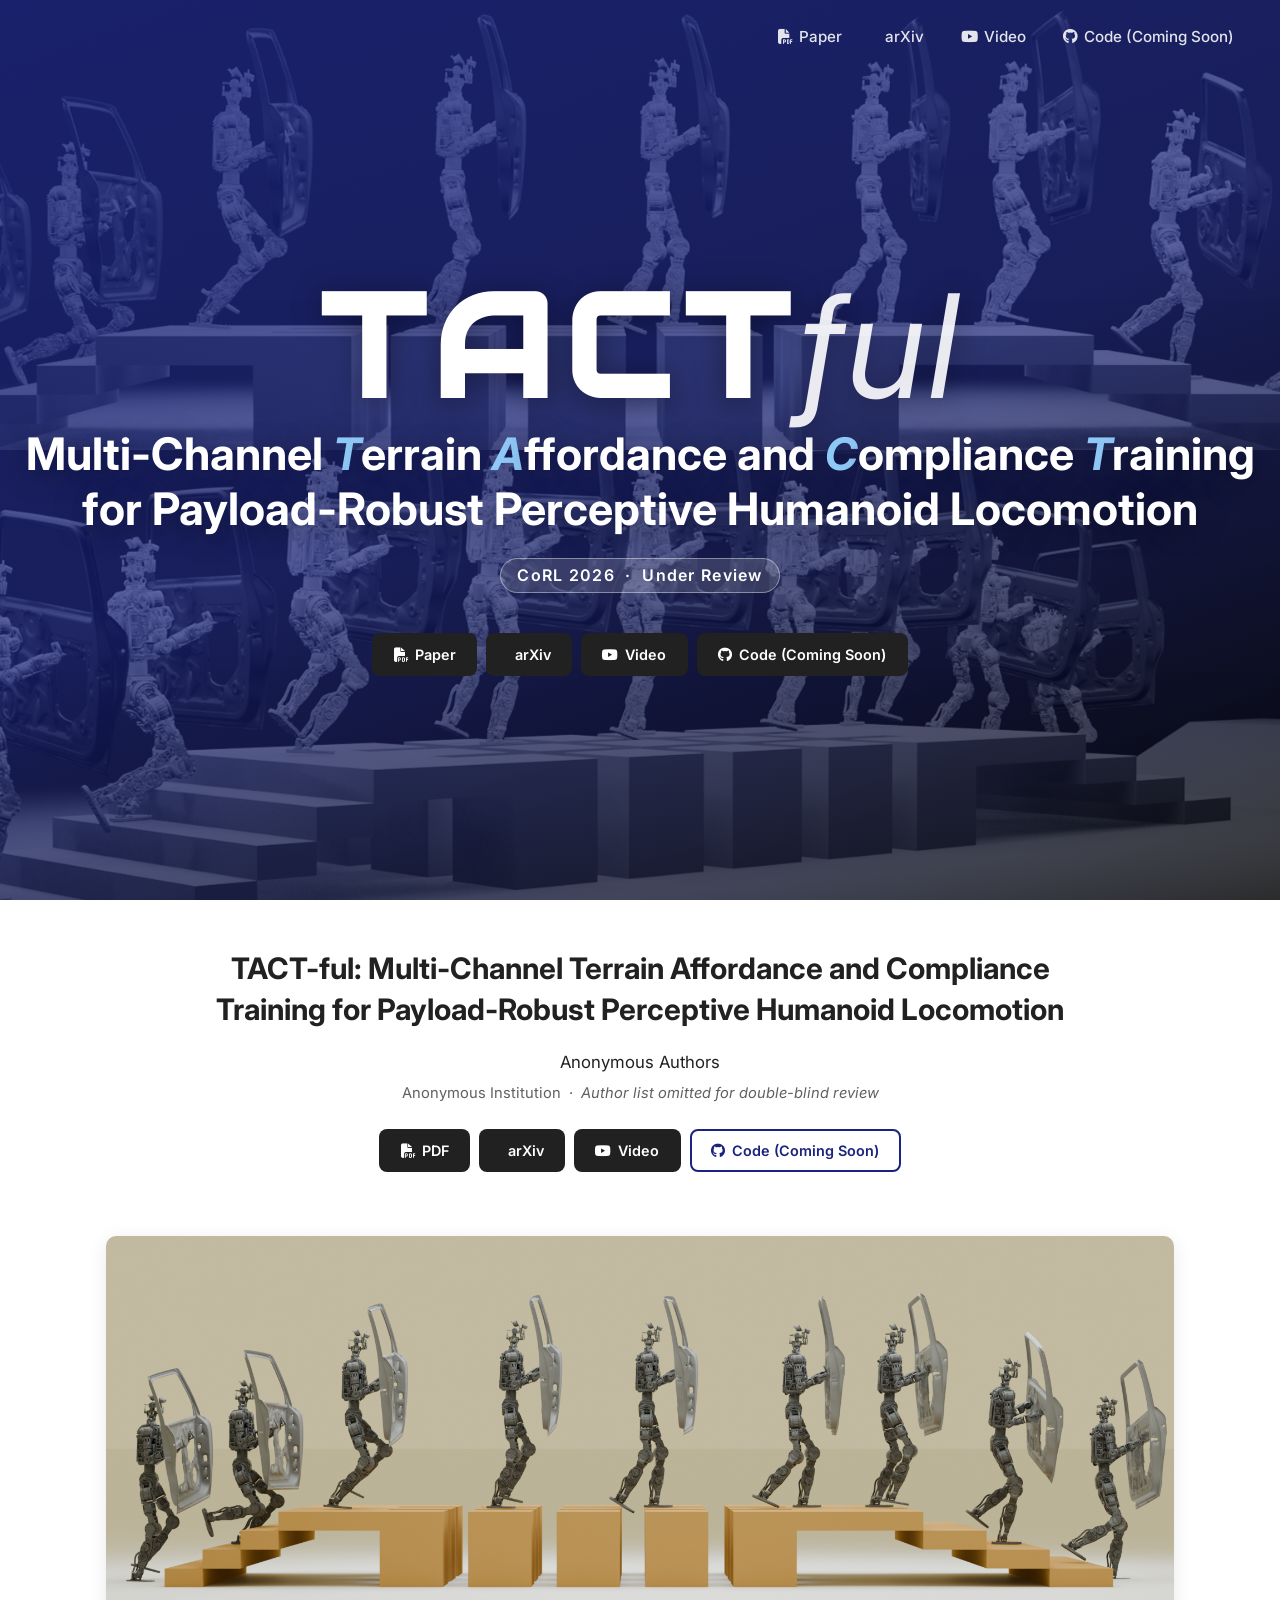
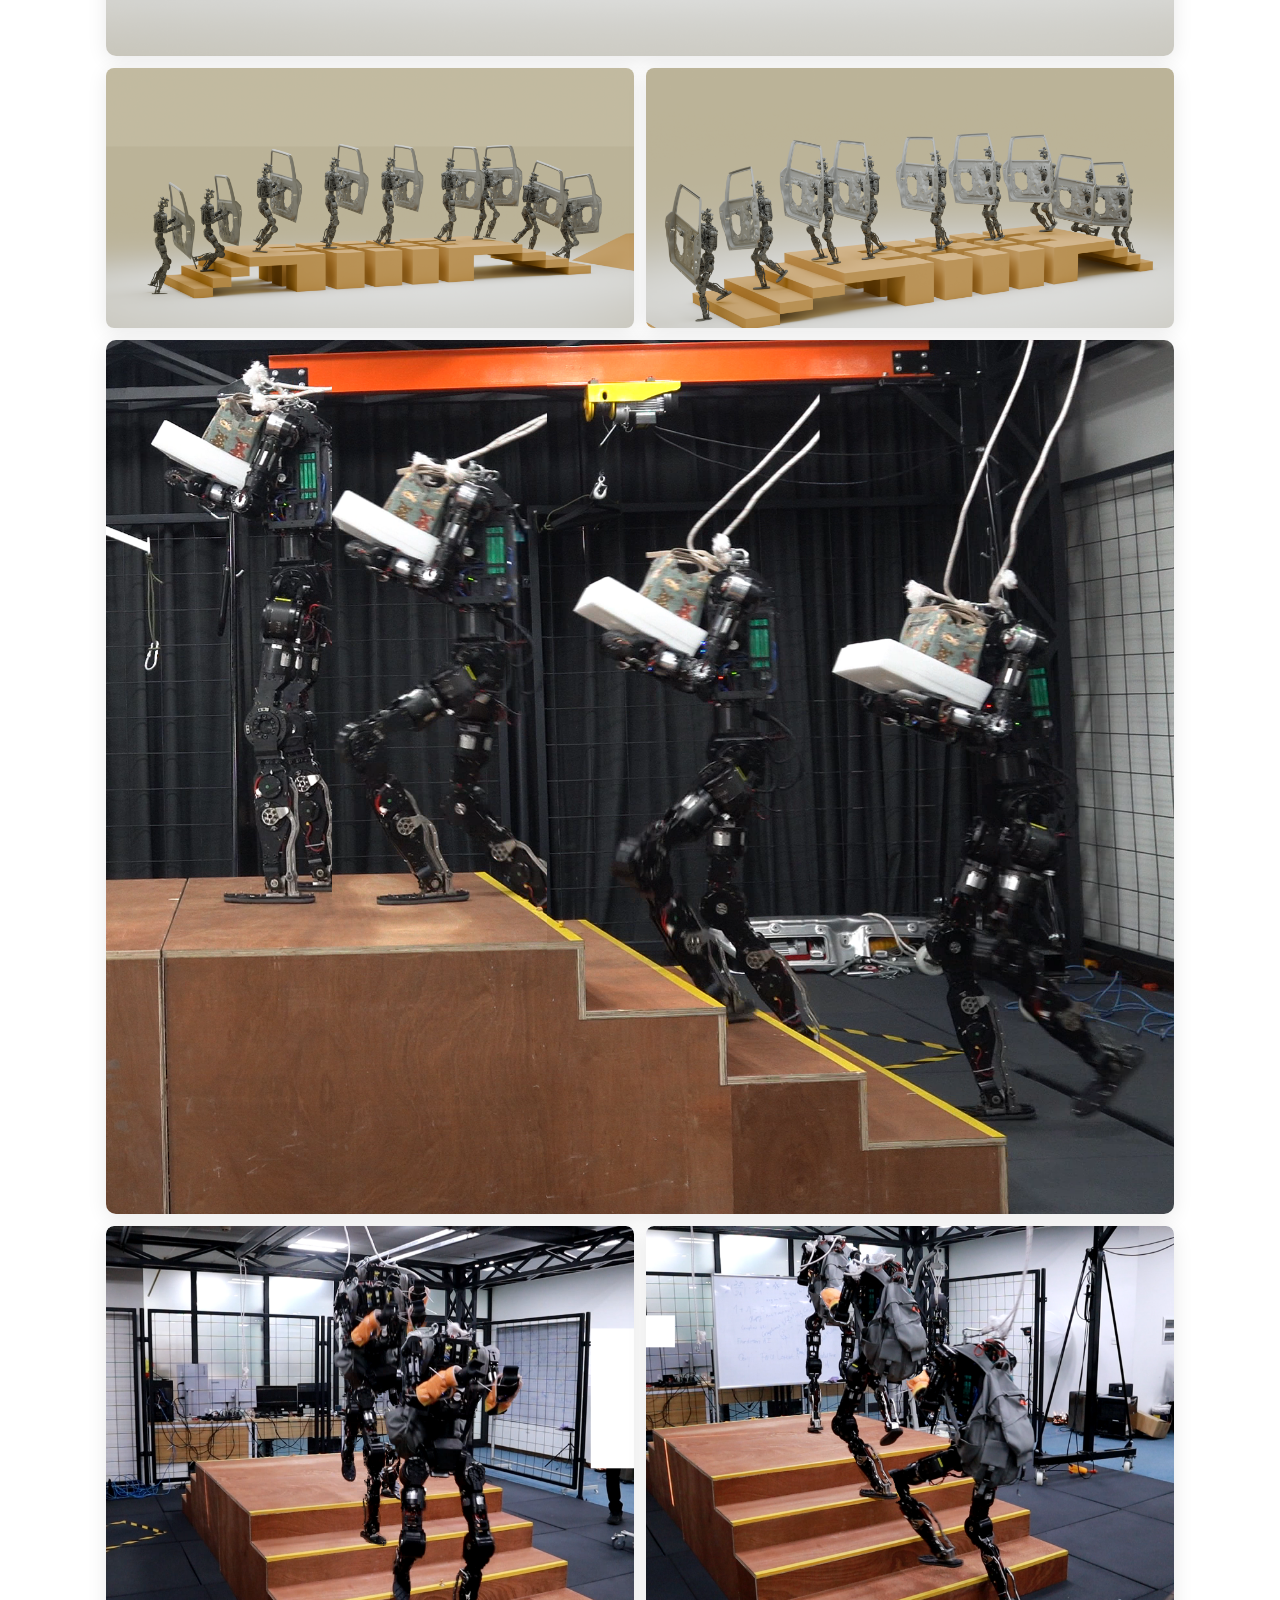
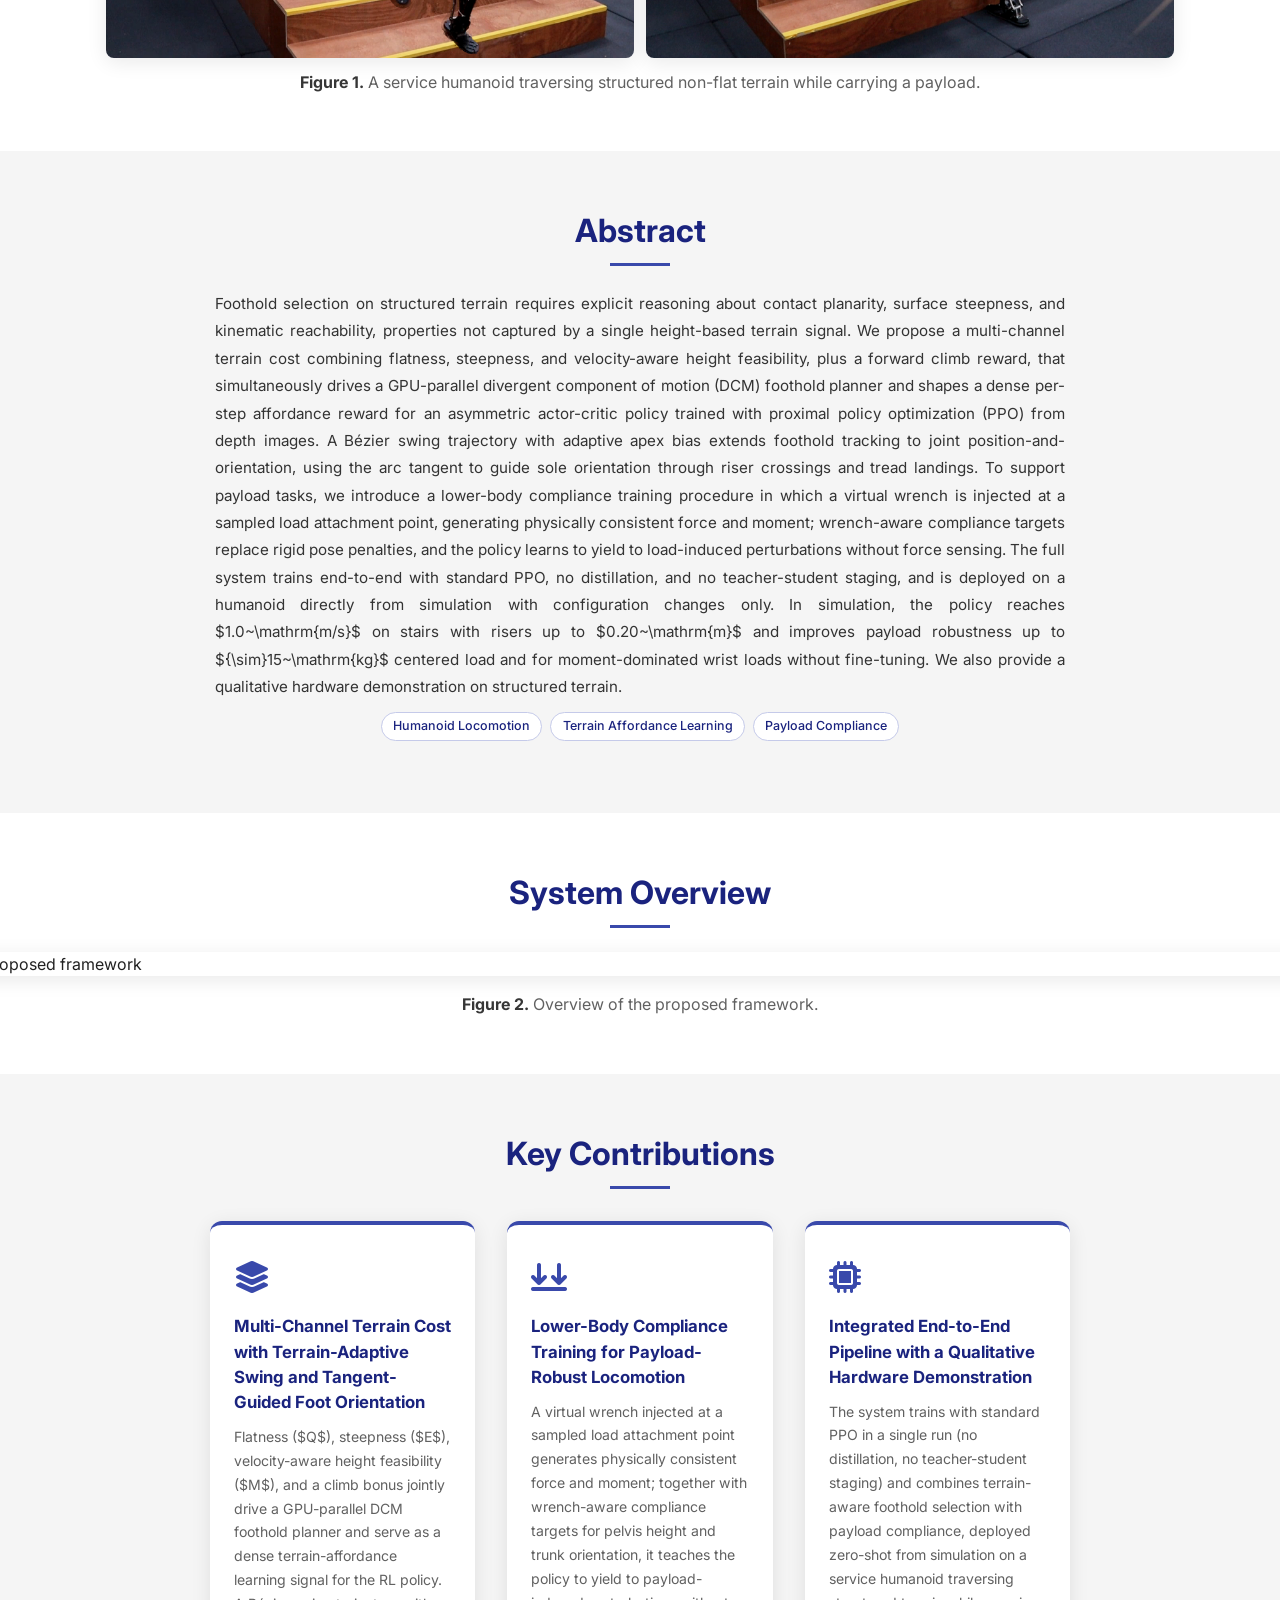
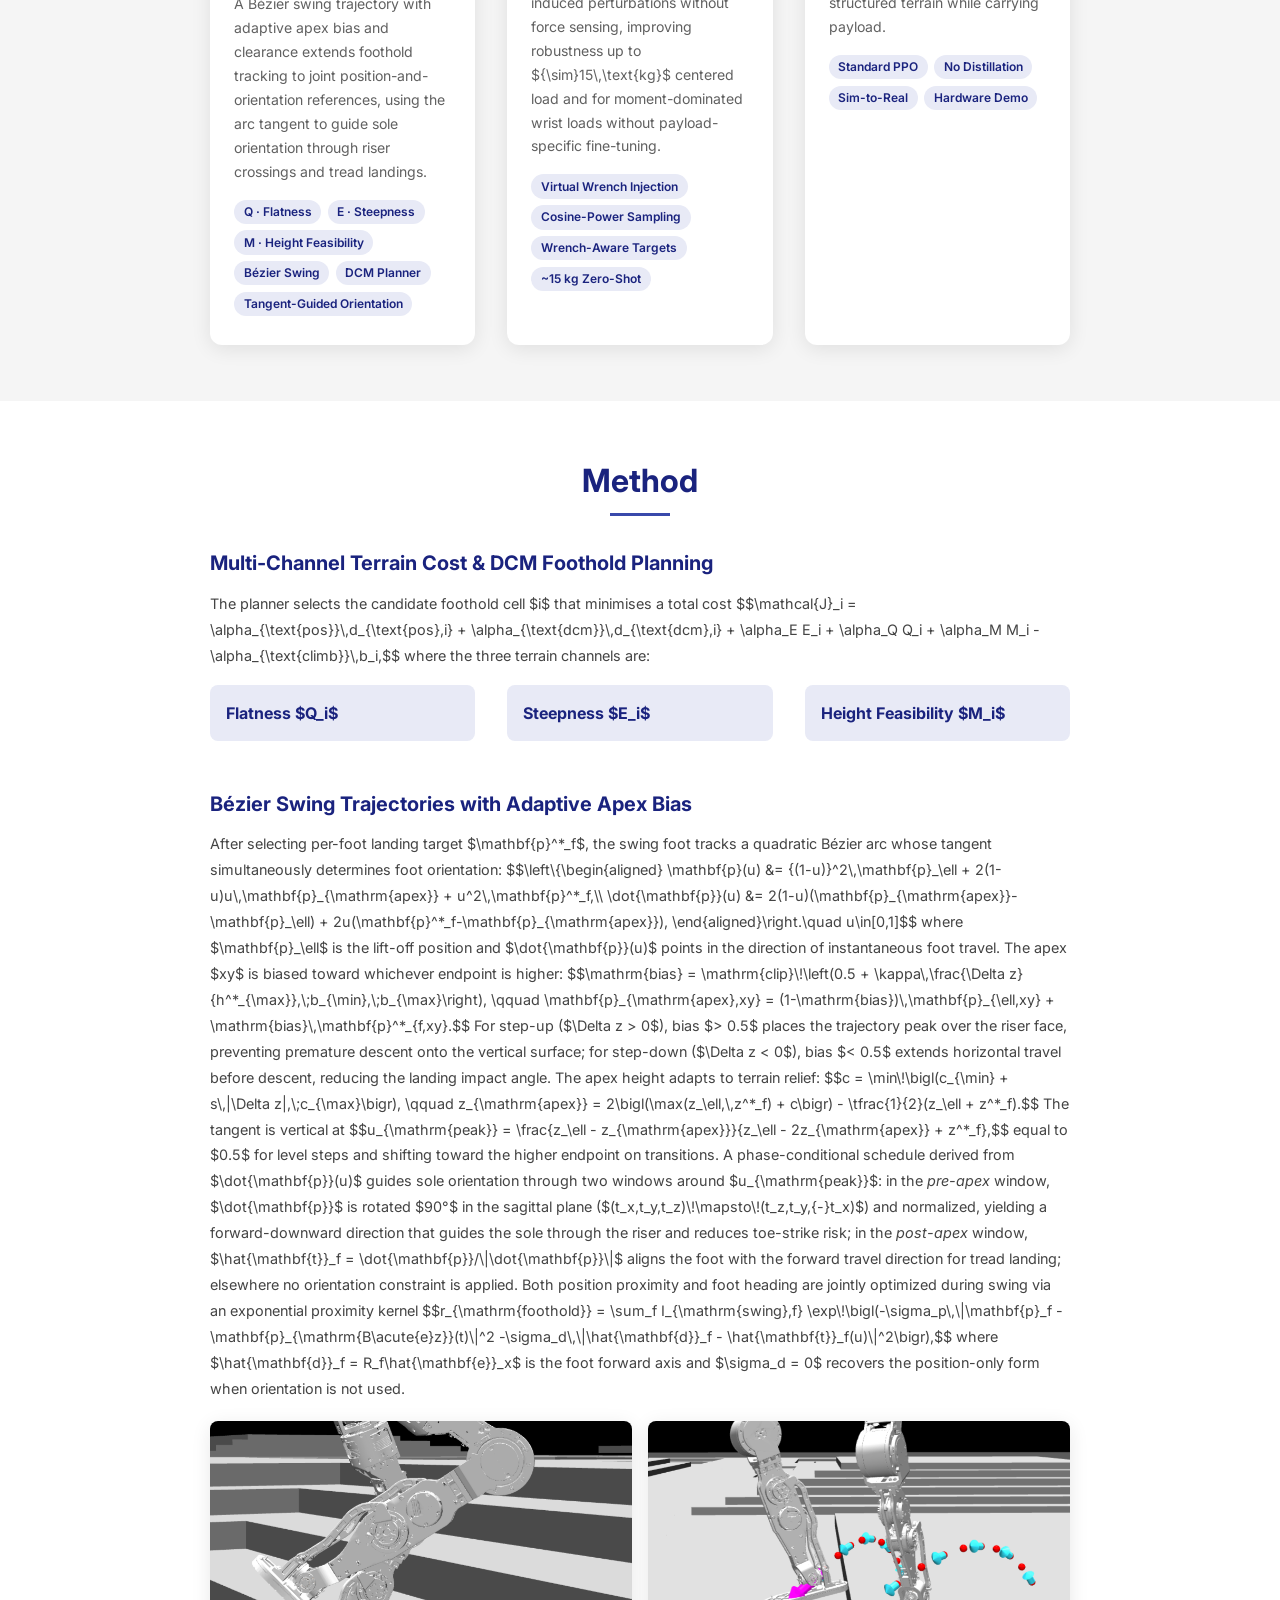
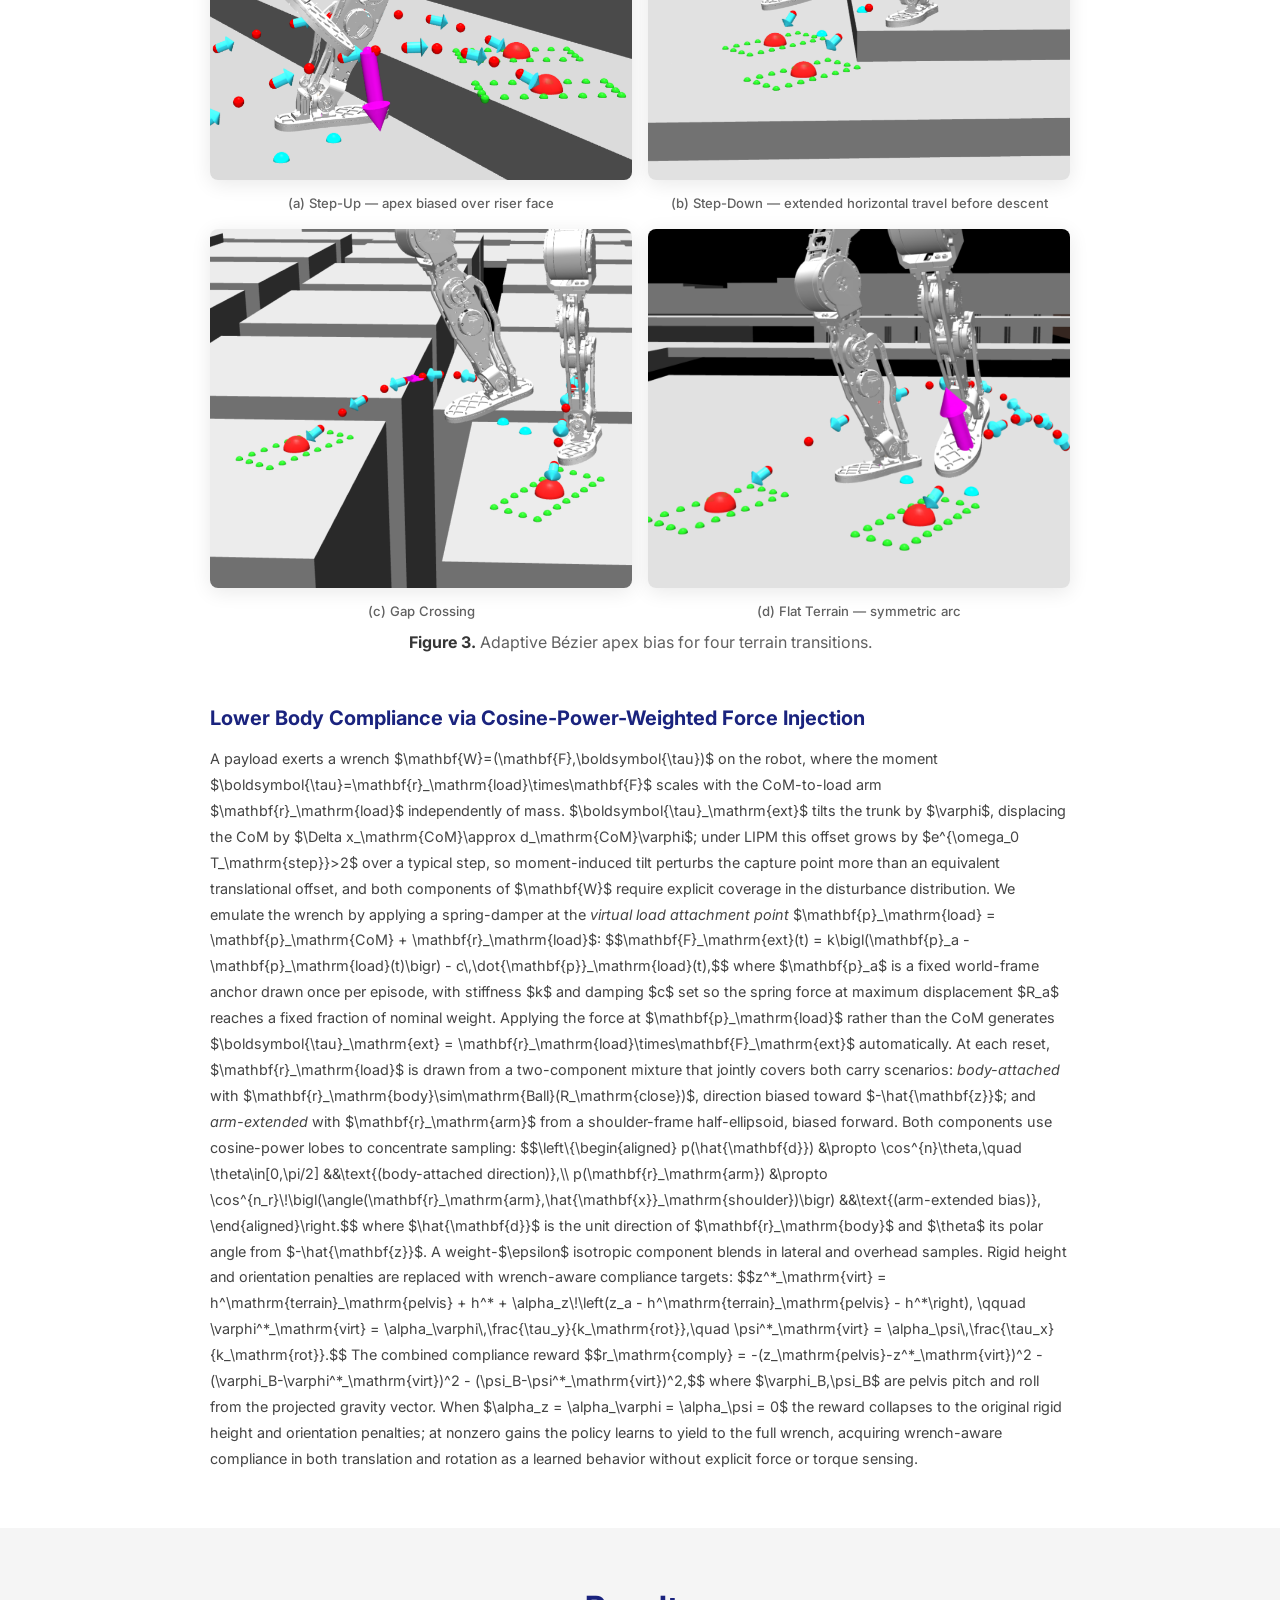
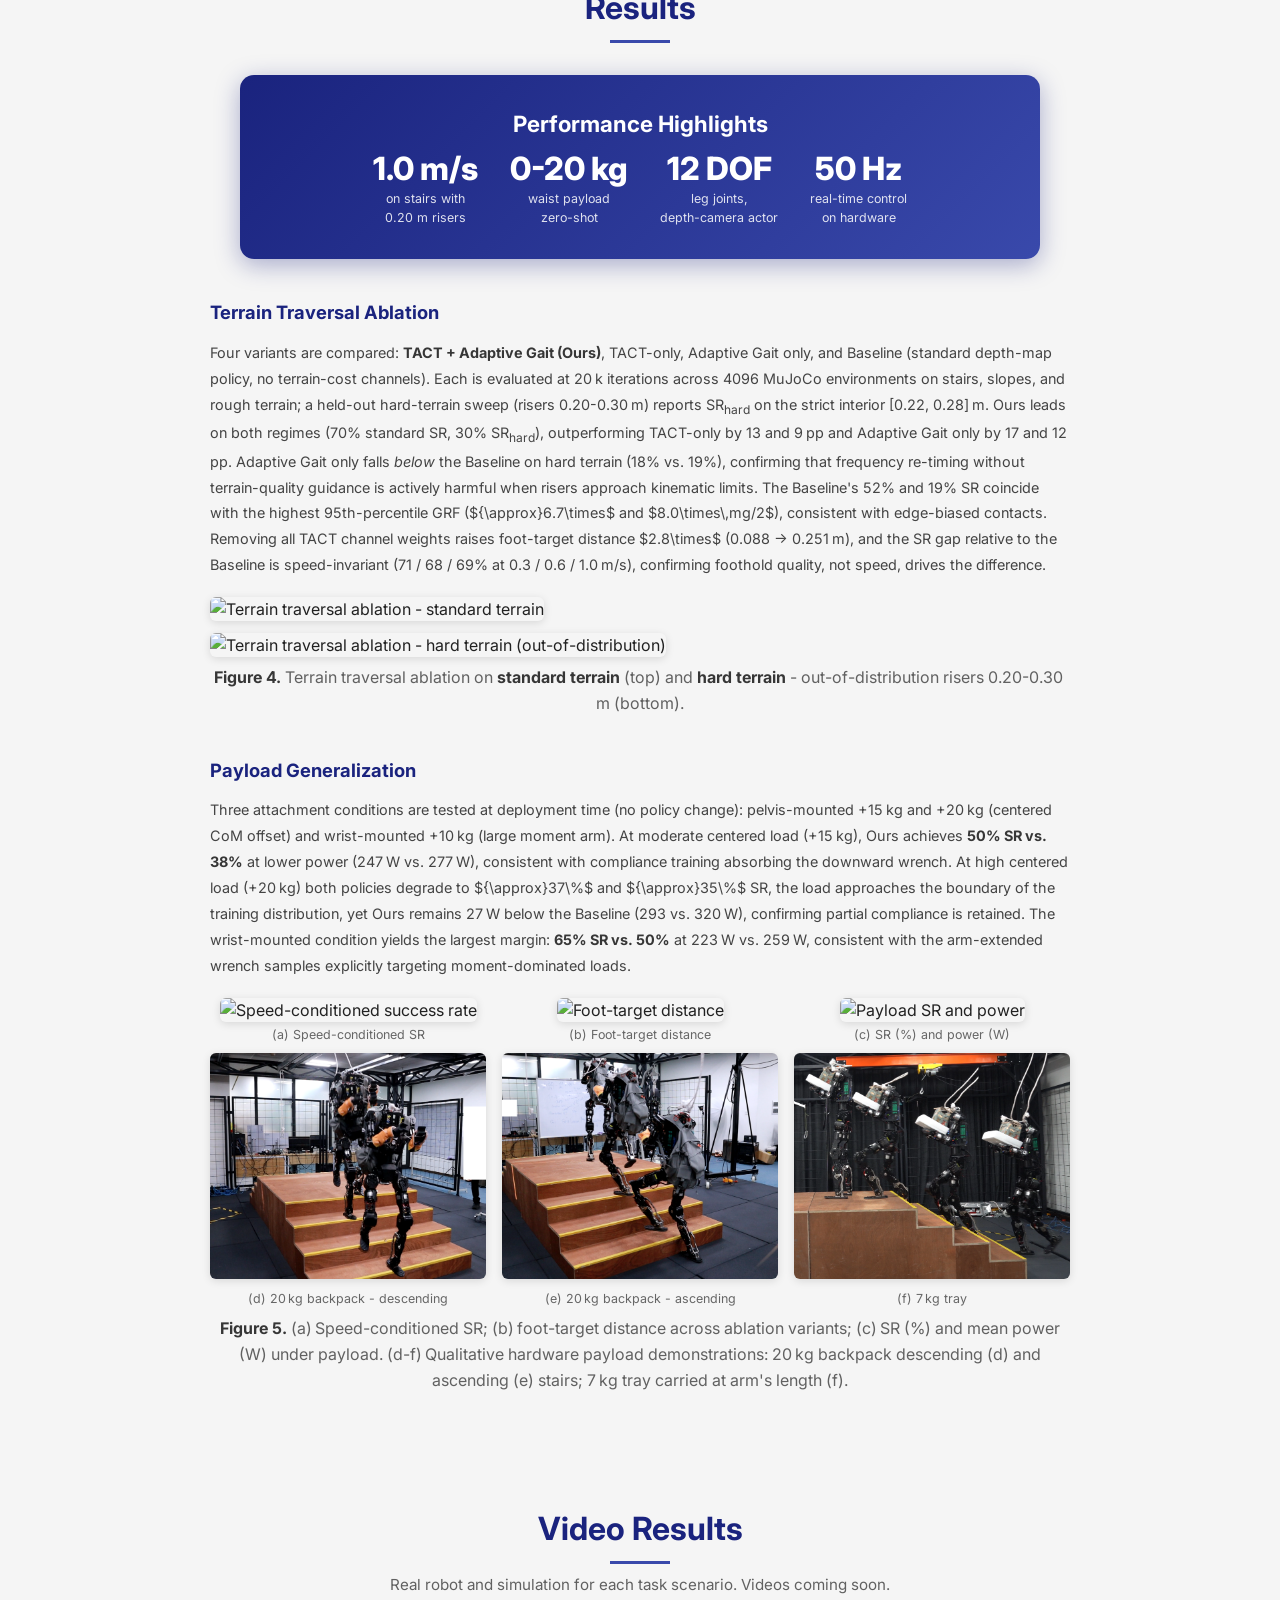
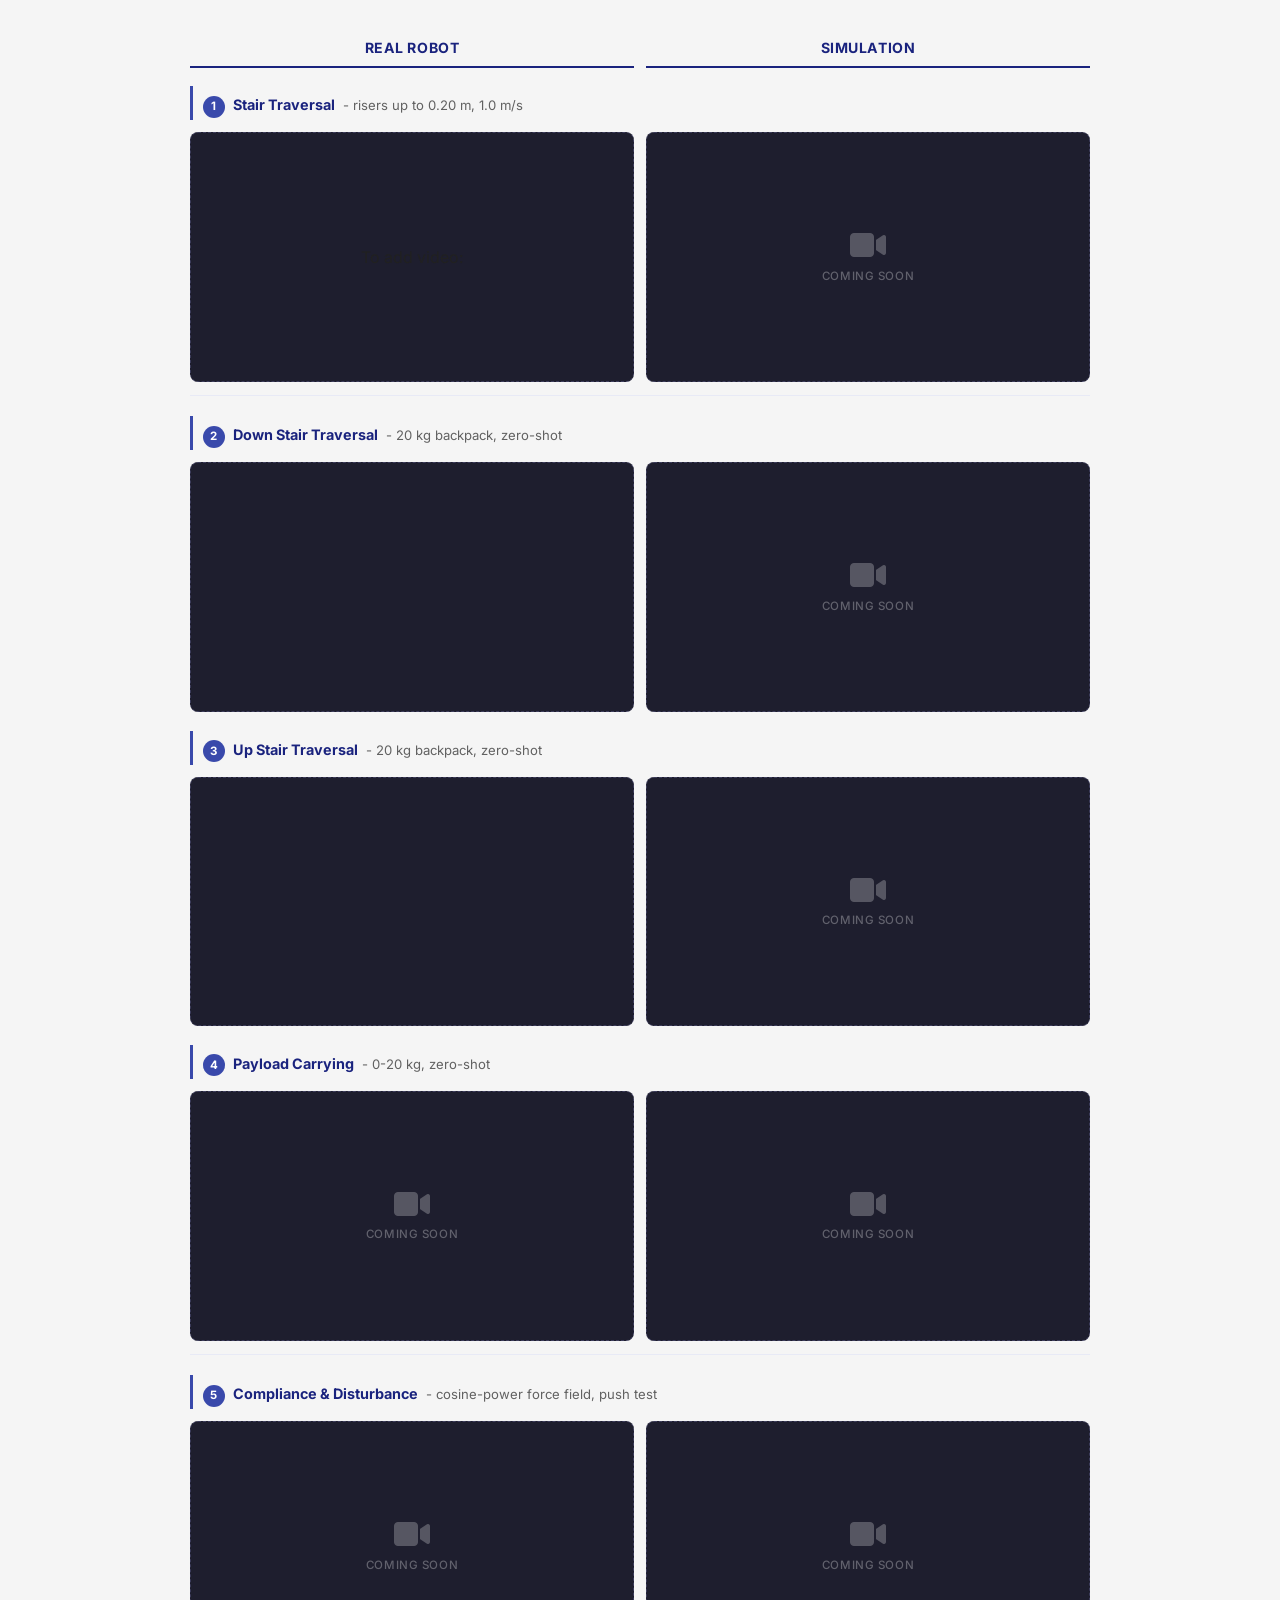
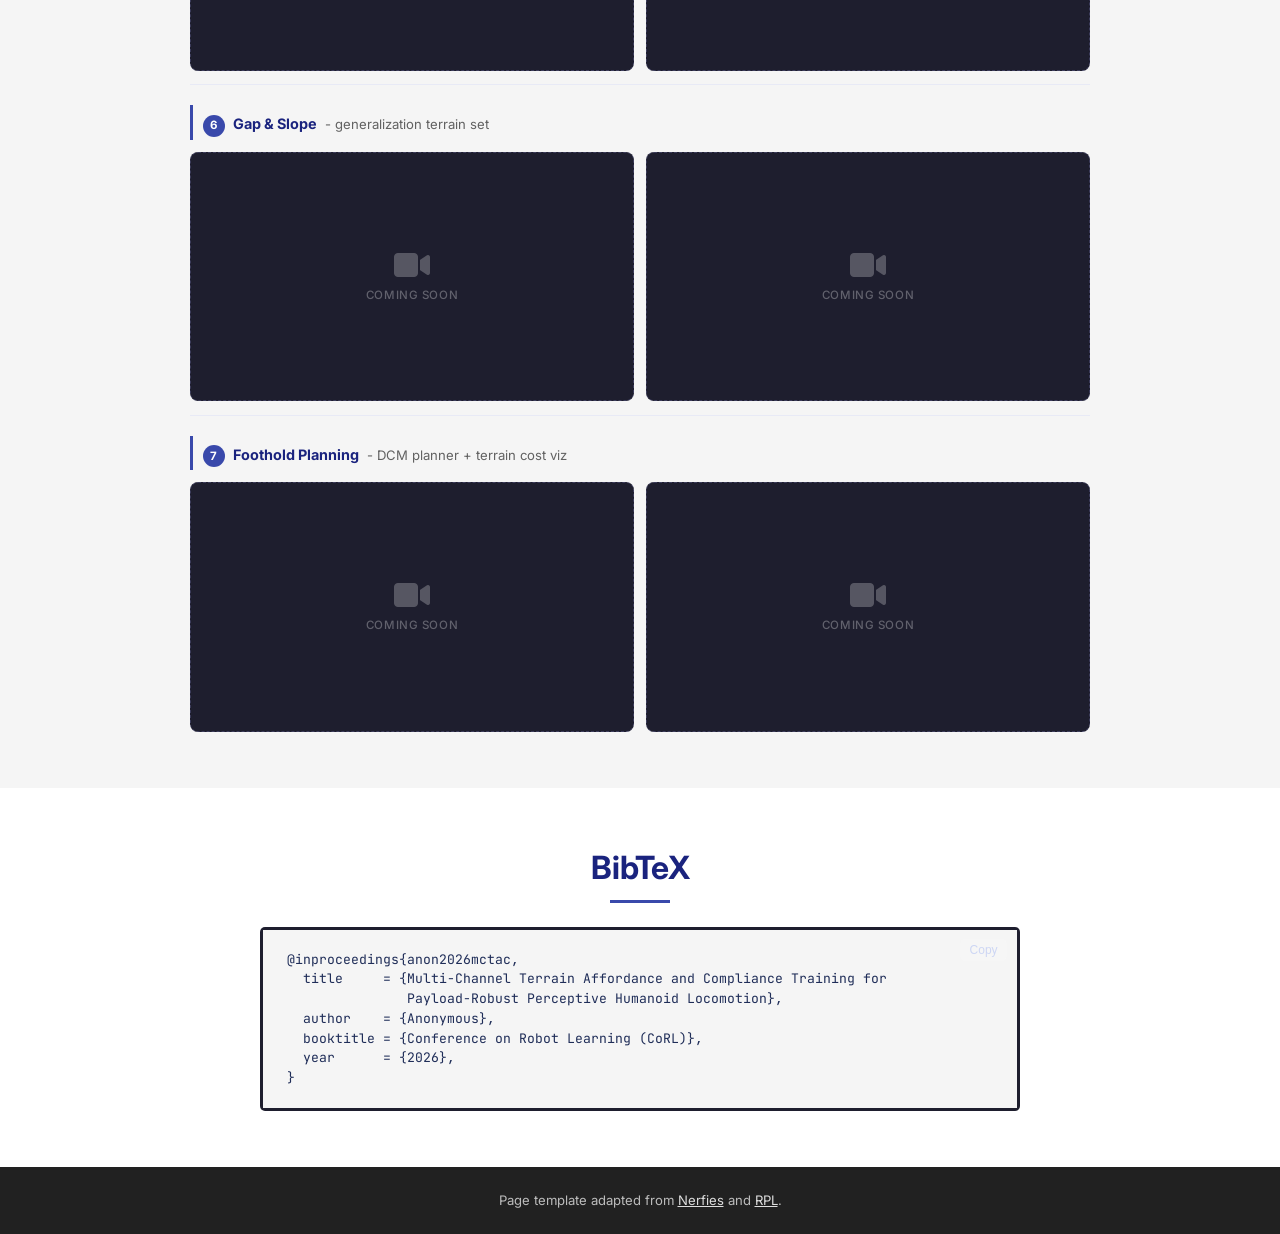
==== index.html @ fe8f774a "Initial commit" ====
<!DOCTYPE html>
<html lang="en">

<head>
  <meta charset="utf-8">
  <meta name="viewport" content="width=device-width, initial-scale=1">
  <meta name="description"
    content="TACT-ful: Multi-Channel Terrain Affordance and Compliance Training for Payload-Robust Perceptive Humanoid Locomotion. CoRL 2026.">
  <meta name="keywords"
    content="humanoid locomotion, terrain affordance, DCM foothold planning, reinforcement learning, payload generalization, perceptive locomotion, depth camera, CoRL 2026">

  <title>TACT-ful: Multi-Channel Terrain Affordance and Compliance Training for Payload-Robust Perceptive Humanoid Locomotion
  </title>

  <!-- Open Graph -->
  <meta property="og:title"
    content="TACT-ful: Multi-Channel Terrain Affordance and Compliance Training for Payload-Robust Perceptive Humanoid Locomotion">
  <meta property="og:description"
    content="TACT-ful: Multi-channel terrain cost for DCM foothold planning and RL reward shaping, with lower-body compliance training for zero-shot payload generalization on service humanoids.">
  <meta property="og:image" content="./static/images/teaser_vinfast_14.png">
  <meta property="og:type" content="website">

  <link rel="icon" href="./static/images/icon.png">

  <!-- Fonts -->
  <link rel="preconnect" href="https://fonts.googleapis.com">
  <link rel="preconnect" href="https://fonts.gstatic.com" crossorigin>
  <link
    href="https://fonts.googleapis.com/css2?family=Inter:wght@300;400;500;600;700;800&family=Space+Grotesk:wght@400;500;600;700&family=Noto+Sans:ital,wght@0,400;0,600;1,400&family=JetBrains+Mono:wght@400;600&family=Orbitron:wght@700;900&family=Rajdhani:wght@600;700&family=Exo+2:wght@700;800&family=Audiowide&family=Oxanium:wght@700;800&family=DM+Sans:wght@700;800&family=Outfit:wght@700;800&family=Plus+Jakarta+Sans:wght@700;800&family=Syne:wght@700;800&family=Bebas+Neue&family=Oswald:wght@600;700&family=Barlow+Condensed:wght@600;700&family=Montserrat:wght@700;800&display=swap"
    rel="stylesheet">

  <!-- Academicons -->
  <link rel="stylesheet" href="https://cdn.jsdelivr.net/gh/jpswalsh/academicons@1/css/academicons.min.css">

  <!-- FontAwesome 6 -->
  <link rel="stylesheet" href="https://cdnjs.cloudflare.com/ajax/libs/font-awesome/6.5.0/css/all.min.css">

  <!-- Bulma -->
  <link rel="stylesheet" href="./static/css/bulma.min.css">

  <!-- MathJax for inline math rendering -->
  <script>
    window.MathJax = {
      tex: {
        inlineMath: [['$', '$'], ['\\(', '\\)']],
        displayMath: [['$$', '$$'], ['\\[', '\\]']]
      },
      options: { skipHtmlTags: ['script', 'noscript', 'style', 'textarea', 'pre'] }
    };
  </script>
  <script src="https://cdn.jsdelivr.net/npm/mathjax@3/es5/tex-chtml.js" async></script>

  <!-- Custom styles -->
  <link rel="stylesheet" href="./static/css/index.css">
</head>

<body>

  <!-- ═══════════════════════════════════════════════
     HERO
══════════════════════════════════════════════════ -->
  <section class="hero-paper" id="top">

    <!-- Desktop navbar -->
    <nav class="hero-navbar">
      <a href="./static/paper.pdf" target="_blank">
        <i class="fas fa-file-pdf"></i> Paper
      </a>
      <a href="#" title="arXiv - coming soon">
        <i class="ai ai-arxiv"></i> arXiv
      </a>
      <a href="#" title="Video - coming soon">
        <i class="fab fa-youtube"></i> Video
      </a>
      <a href="#" target="_blank">
        <i class="fab fa-github"></i> Code (Coming Soon)
      </a>
    </nav>

    <!-- Centered hero text -->
    <div class="hero-body-content">
      <div class="pita-acronym">TACT<span class="acronym-suffix">ful</span></div>
      <div class="paper-title-hero">
        Multi-Channel <span class="acr-letter">T</span>errain <span class="acr-letter">A</span>ffordance and <span
          class="acr-letter">C</span>ompliance <span class="acr-letter">T</span>raining<br>
        for Payload-Robust Perceptive Humanoid Locomotion
      </div>
      <div class="venue-badge">CoRL 2026 &nbsp;·&nbsp; Under Review</div>

      <!-- Mobile link buttons -->
      <div class="link-buttons" style="margin-top:0.5rem;">
        <a class="link-btn btn-dark" href="./static/paper.pdf" target="_blank">
          <i class="fas fa-file-pdf"></i> Paper
        </a>
        <a class="link-btn btn-dark" href="#">
          <i class="ai ai-arxiv"></i> arXiv
        </a>
        <a class="link-btn btn-dark" href="#">
          <i class="fab fa-youtube"></i> Video
        </a>
        <a class="link-btn btn-dark" href="#" target="_blank">
          <i class="fab fa-github"></i> Code (Coming Soon)
        </a>
      </div>
    </div>

  </section>

  <!-- ═══════════════════════════════════════════════
     AUTHORS
══════════════════════════════════════════════════ -->
  <section class="authors-section" id="authors">
    <div class="narrow">
      <p class="paper-title-main">
        TACT-ful: Multi-Channel Terrain Affordance and Compliance Training for Payload-Robust Perceptive Humanoid Locomotion
      </p>
      <p class="authors-block">
        Anonymous Authors
      </p>
      <p class="affil-block">Anonymous Institution &nbsp;·&nbsp; <em>Author list omitted for double-blind review</em>
      </p>

      <div class="link-buttons">
        <a class="link-btn btn-dark" href="./static/paper.pdf" target="_blank">
          <i class="fas fa-file-pdf"></i> PDF
        </a>
        <a class="link-btn btn-dark" href="#">
          <i class="ai ai-arxiv"></i> arXiv
        </a>
        <a class="link-btn btn-dark" href="#">
          <i class="fab fa-youtube"></i> Video
        </a>
        <a class="link-btn btn-outline" href="#" target="_blank">
          <i class="fab fa-github"></i> Code (Coming Soon)
        </a>
      </div>
    </div>
  </section>

  <!-- ═══════════════════════════════════════════════
     TEASER GALLERY
══════════════════════════════════════════════════ -->
  <section class="section-pad" id="teaser" style="padding-top:1.5rem;">
    <div style="max-width:1100px;margin:0 auto;padding:0 1rem;">

      <!-- Row 1: full-width banner -->
      <img class="teaser-banner" src="./static/images/teaser_vinfast1.png" alt="Service humanoid traversing stairs with payload">

      <!-- Row 2: two equal real-robot thumbnails -->
      <div class="teaser-strip">
        <figure>
          <img src="./static/images/teaser_vinfast2.png" alt="Real robot stair traversal - front view">
          <!--<figcaption>Real robot · stair traversal</figcaption>-->
        </figure>
        <figure>
          <img src="./static/images/teaser_vinfast3.png" alt="Real robot stair traversal - side view">
          <!--<figcaption>Real robot · with payload</figcaption>-->
        </figure>
      </div>

      <!-- Row 3: teaser_2 centered standalone -->
      <div class="teaser-solo">
        <img src="./static/images/teaser_2.png" alt="Terrain affordance map and foothold selection">
      </div>

      <!-- Row 4: two equal real-robot down and up stair traversal thumbnails -->
      <div class="teaser-experiment">
        <figure>
          <img src="./static/images/F6.Experiment_down.png" alt="Real robot descending stairs">
          <!--<figcaption>↓ Descending stairs</figcaption>-->
        </figure>
        <figure>
          <img src="./static/images/F6.Experiment_up.png" alt="Real robot ascending stairs">
          <!--<figcaption>↑ Ascending stairs</figcaption>-->
        </figure>
      </div>

      <p class="fig-caption mt-2">
        <strong>Figure 1.</strong> A service humanoid traversing structured non-flat terrain while carrying a payload.
      </p>
    </div>
  </section>

  <!-- ═══════════════════════════════════════════════
     ABSTRACT
══════════════════════════════════════════════════ -->
  <section class="section-pad section-gray" id="abstract">
    <div class="narrow">
      <h2 class="section-title">Abstract</h2>
      <hr style="border:none;border-top:3px solid #3949ab;width:60px;margin:0.5rem auto 1.5rem;">
      <p class="abstract-text">
        Foothold selection on structured terrain requires explicit reasoning about contact planarity, surface steepness, and kinematic reachability, properties not captured by a single height-based terrain signal.
        We propose a multi-channel terrain cost combining flatness, steepness, and velocity-aware height feasibility, plus a forward climb reward, that simultaneously drives a GPU-parallel divergent component of motion (DCM) foothold planner and shapes a dense per-step affordance reward for an asymmetric actor-critic policy trained with proximal policy optimization (PPO) from depth images.
        A Bézier swing trajectory with adaptive apex bias extends foothold tracking to joint position-and-orientation, using the arc tangent to guide sole orientation through riser crossings and tread landings.
        To support payload tasks, we introduce a lower-body compliance training procedure in which a virtual wrench is injected at a sampled load attachment point, generating physically consistent force and moment;
        wrench-aware compliance targets replace rigid pose penalties, and the policy learns to yield to load-induced perturbations without force sensing.
        The full system trains end-to-end with standard PPO, no distillation, and no teacher-student staging, and is deployed on a humanoid directly from simulation with configuration changes only.
        In simulation, the policy reaches $1.0~\mathrm{m/s}$ on stairs with risers up to $0.20~\mathrm{m}$ and improves payload robustness up to ${\sim}15~\mathrm{kg}$ centered load and for moment-dominated wrist loads without fine-tuning.
        We also provide a qualitative hardware demonstration on structured terrain.
      </p>

      <div class="keywords-block mt-3">
        <span class="kw-tag">Humanoid Locomotion</span>
        <span class="kw-tag">Terrain Affordance Learning</span>
        <span class="kw-tag">Payload Compliance</span>
      </div>
    </div>
  </section>

  <!-- ═══════════════════════════════════════════════
     SYSTEM OVERVIEW
══════════════════════════════════════════════════ -->
  <section class="section-pad" id="overview">
    <div style="max-width:1060px;margin:0 auto;">
      <h2 class="section-title">System Overview</h2>
      <hr style="border:none;border-top:3px solid #3949ab;width:60px;margin:0.5rem auto 1.5rem;">
      <img class="system-fig" src="./static/images/System Overview - Perceptive.svg"
        alt="Overview of the proposed framework">
      <p class="fig-caption">
        <strong>Figure 2.</strong> Overview of the proposed framework.
      </p>
    </div>
  </section>

  <!-- ═══════════════════════════════════════════════
     KEY CONTRIBUTIONS
══════════════════════════════════════════════════ -->
  <section class="section-pad section-gray" id="contributions">
    <div class="narrow">
      <h2 class="section-title">Key Contributions</h2>
      <hr style="border:none;border-top:3px solid #3949ab;width:60px;margin:0.5rem auto 2rem;">

      <div class="columns is-multiline is-variable is-4">

        <!-- Contribution 1 -->
        <div class="column is-one-third-desktop is-half-tablet">
          <div class="contrib-card">
            <div class="contrib-icon"><i class="fas fa-layer-group"></i></div>
            <div class="contrib-title">Multi-Channel Terrain Cost with Terrain-Adaptive Swing and Tangent-Guided Foot Orientation</div>
            <p class="contrib-text">
              Flatness ($Q$), steepness ($E$), velocity-aware height feasibility ($M$), and a climb bonus
              jointly drive a GPU-parallel DCM foothold planner and serve as a dense terrain-affordance
              learning signal for the RL policy. A Bézier swing trajectory with adaptive apex bias and
              clearance extends foothold tracking to joint position-and-orientation references, using the
              arc tangent to guide sole orientation through riser crossings and tread landings.
            </p>
            <div class="contrib-tags">
              <span class="tag-pill">Q · Flatness</span>
              <span class="tag-pill">E · Steepness</span>
              <span class="tag-pill">M · Height Feasibility</span>
              <span class="tag-pill">Bézier Swing</span>
              <span class="tag-pill">DCM Planner</span>
              <span class="tag-pill">Tangent-Guided Orientation</span>
            </div>
          </div>
        </div>

        <!-- Contribution 2 -->
        <div class="column is-one-third-desktop is-half-tablet">
          <div class="contrib-card">
            <div class="contrib-icon"><i class="fas fa-arrows-down-to-line"></i></div>
            <div class="contrib-title">Lower-Body Compliance Training for Payload-Robust Locomotion</div>
            <p class="contrib-text">
              A virtual wrench injected at a sampled load attachment point generates physically consistent
              force and moment; together with wrench-aware compliance targets for pelvis height and trunk
              orientation, it teaches the policy to yield to payload-induced perturbations without force
              sensing, improving robustness up to ${\sim}15\,\text{kg}$ centered load and for
              moment-dominated wrist loads without payload-specific fine-tuning.
            </p>
            <div class="contrib-tags">
              <span class="tag-pill">Virtual Wrench Injection</span>
              <span class="tag-pill">Cosine-Power Sampling</span>
              <span class="tag-pill">Wrench-Aware Targets</span>
              <span class="tag-pill">~15 kg Zero-Shot</span>
            </div>
          </div>
        </div>

        <!-- Contribution 3 -->
        <div class="column is-one-third-desktop is-half-tablet">
          <div class="contrib-card">
            <div class="contrib-icon"><i class="fas fa-microchip"></i></div>
            <div class="contrib-title">Integrated End-to-End Pipeline with a Qualitative Hardware Demonstration</div>
            <p class="contrib-text">
              The system trains with standard PPO in a single run (no distillation, no teacher-student
              staging) and combines terrain-aware foothold selection with payload compliance, deployed
              zero-shot from simulation on a service humanoid traversing structured terrain while carrying
              payload.
            </p>
            <div class="contrib-tags">
              <span class="tag-pill">Standard PPO</span>
              <span class="tag-pill">No Distillation</span>
              <span class="tag-pill">Sim-to-Real</span>
              <span class="tag-pill">Hardware Demo</span>
            </div>
          </div>
        </div>

      </div>
    </div>
  </section>

  <!-- ═══════════════════════════════════════════════
     METHOD DETAIL - MULTI-CHANNEL TERRAIN COST
══════════════════════════════════════════════════ -->
  <section class="section-pad" id="method">
    <div class="narrow">
      <h2 class="section-title">Method</h2>
      <hr style="border:none;border-top:3px solid #3949ab;width:60px;margin:0.5rem auto 2rem;">

      <!-- DCM / Terrain Cost -->
      <div style="margin-bottom:3rem;">
        <h3 style="font-size:1.25rem;font-weight:700;color:#1a237e;margin-bottom:0.8rem;">
          Multi-Channel Terrain Cost &amp; DCM Foothold Planning
        </h3>
        <p style="font-size:0.9rem;line-height:1.8;color:#444;margin-bottom:1rem;">
          The planner selects the candidate foothold cell $i$ that minimises a total cost
          $$\mathcal{J}_i = \alpha_{\text{pos}}\,d_{\text{pos},i}
          + \alpha_{\text{dcm}}\,d_{\text{dcm},i}
          + \alpha_E E_i + \alpha_Q Q_i + \alpha_M M_i
          - \alpha_{\text{climb}}\,b_i,$$
          where the three terrain channels are:
        </p>
        <div class="columns is-variable is-4">
          <div class="column">
            <div style="background:#e8eaf6;border-radius:8px;padding:1rem;">
              <strong style="color:#1a237e;">Flatness $Q_i$</strong><br>
              <!--<span style="font-size:0.85rem;color:#555;">
                Elevation range (max − min) over a footprint-sized kernel. A sole straddling a height
                discontinuity tilts, reducing friction cone admissibility. Range correctly flags a foot
                split across two tread levels even when each half is individually flat.
              </span>-->
            </div>
          </div>
          <div class="column">
            <div style="background:#e8eaf6;border-radius:8px;padding:1rem;">
              <strong style="color:#1a237e;">Steepness $E_i$</strong><br>
              <!--<span style="font-size:0.85rem;color:#555;">
                Max-pooled Sobel gradient magnitude over the footprint. Max pooling deliberately propagates
                the worst gradient: a foot partially overlapping a riser registers the full riser steepness
                even if the other half is flat.
              </span>-->
            </div>
          </div>
          <div class="column">
            <div style="background:#e8eaf6;border-radius:8px;padding:1rem;">
              <strong style="color:#1a237e;">Height Feasibility $M_i$</strong><br>
              <!--<span style="font-size:0.85rem;color:#555;">
                Quadratic penalty above a velocity-aware effective step-height limit
                $h^*_\text{eff}(v_x)$. At low speed the robot lacks leg momentum for tall step-ups;
                at rated speed the dynamic drive can clear the full height.
              </span>-->
            </div>
          </div>
        </div>
      </div>

      <!-- Bézier Trajectories -->
      <div>
        <h3 style="font-size:1.25rem;font-weight:700;color:#1a237e;margin-bottom:0.8rem;">
          Bézier Swing Trajectories with Adaptive Apex Bias
        </h3>
        <p style="font-size:0.9rem;line-height:1.8;color:#444;margin-bottom:1.2rem;">
          After selecting per-foot landing target $\mathbf{p}^*_f$, the swing foot tracks
          a quadratic Bézier arc whose tangent simultaneously determines foot orientation:
          $$\left\{\begin{aligned}
            \mathbf{p}(u) &= {(1-u)}^2\,\mathbf{p}_\ell + 2(1-u)u\,\mathbf{p}_{\mathrm{apex}} + u^2\,\mathbf{p}^*_f,\\
            \dot{\mathbf{p}}(u) &= 2(1-u)(\mathbf{p}_{\mathrm{apex}}-\mathbf{p}_\ell) + 2u(\mathbf{p}^*_f-\mathbf{p}_{\mathrm{apex}}),
          \end{aligned}\right.\quad u\in[0,1]$$
          where $\mathbf{p}_\ell$ is the lift-off position and $\dot{\mathbf{p}}(u)$ points in the
          direction of instantaneous foot travel. The apex $xy$ is biased toward whichever endpoint
          is higher:
          $$\mathrm{bias} = \mathrm{clip}\!\left(0.5 + \kappa\,\frac{\Delta z}{h^*_{\max}},\;b_{\min},\;b_{\max}\right),
          \qquad \mathbf{p}_{\mathrm{apex},xy} = (1-\mathrm{bias})\,\mathbf{p}_{\ell,xy} + \mathrm{bias}\,\mathbf{p}^*_{f,xy}.$$
          For step-up ($\Delta z > 0$), bias $> 0.5$ places the trajectory peak over the riser face,
          preventing premature descent onto the vertical surface; for step-down ($\Delta z < 0$),
          bias $< 0.5$ extends horizontal travel before descent, reducing the landing impact angle.
          The apex height adapts to terrain relief:
          $$c = \min\!\bigl(c_{\min} + s\,|\Delta z|,\;c_{\max}\bigr),
          \qquad z_{\mathrm{apex}} = 2\bigl(\max(z_\ell,\,z^*_f) + c\bigr) - \tfrac{1}{2}(z_\ell + z^*_f).$$
          The tangent is vertical at
          $$u_{\mathrm{peak}} = \frac{z_\ell - z_{\mathrm{apex}}}{z_\ell - 2z_{\mathrm{apex}} + z^*_f},$$
          equal to $0.5$ for level steps and shifting toward the higher endpoint on transitions.
          A phase-conditional schedule derived from $\dot{\mathbf{p}}(u)$ guides sole orientation
          through two windows around $u_{\mathrm{peak}}$: in the <em>pre-apex</em> window,
          $\dot{\mathbf{p}}$ is rotated $90°$ in the sagittal plane
          ($(t_x,t_y,t_z)\!\mapsto\!(t_z,t_y,{-}t_x)$) and normalized,
          yielding a forward-downward direction that guides the sole through the riser and reduces
          toe-strike risk; in the <em>post-apex</em> window,
          $\hat{\mathbf{t}}_f = \dot{\mathbf{p}}/\|\dot{\mathbf{p}}\|$ aligns the foot with the
          forward travel direction for tread landing; elsewhere no orientation constraint is applied.
          Both position proximity and foot heading are jointly optimized during swing
          via an exponential proximity kernel
          $$r_{\mathrm{foothold}} = \sum_f I_{\mathrm{swing},f}
          \exp\!\bigl(-\sigma_p\,\|\mathbf{p}_f - \mathbf{p}_{\mathrm{B\acute{e}z}}(t)\|^2
          -\sigma_d\,\|\hat{\mathbf{d}}_f - \hat{\mathbf{t}}_f(u)\|^2\bigr),$$
          where $\hat{\mathbf{d}}_f = R_f\hat{\mathbf{e}}_x$ is the foot forward axis and
          $\sigma_d = 0$ recovers the position-only form when orientation is not used.
        </p>
        <div class="bezier-grid">
          <div class="bezier-item">
            <img src="./static/images/bezier_step_up.png" alt="Bézier trajectory for step-up">
            <div class="bezier-label">(a) Step-Up &mdash; apex biased over riser face</div>
          </div>
          <div class="bezier-item">
            <img src="./static/images/bezier_step_down.png" alt="Bézier trajectory for step-down">
            <div class="bezier-label">(b) Step-Down &mdash; extended horizontal travel before descent</div>
          </div>
          <div class="bezier-item">
            <img src="./static/images/bezier_gap.png" alt="Bézier trajectory for gap crossing">
            <div class="bezier-label">(c) Gap Crossing</div>
          </div>
          <div class="bezier-item">
            <img src="./static/images/bezier_flat.png" alt="Bézier trajectory on flat terrain">
            <div class="bezier-label">(d) Flat Terrain &mdash; symmetric arc</div>
          </div>
        </div>
        <p class="fig-caption mt-2">
          <strong>Figure 3.</strong> Adaptive Bézier apex bias for four terrain transitions.
        </p>
      </div>

      <!-- Compliance Training -->
      <div style="margin-top:3rem;">
        <h3 style="font-size:1.25rem;font-weight:700;color:#1a237e;margin-bottom:0.8rem;">
          Lower Body Compliance via Cosine-Power-Weighted Force Injection
        </h3>
        <p style="font-size:0.9rem;line-height:1.8;color:#444;">
          A payload exerts a wrench $\mathbf{W}=(\mathbf{F},\boldsymbol{\tau})$ on the robot, where
          the moment $\boldsymbol{\tau}=\mathbf{r}_\mathrm{load}\times\mathbf{F}$ scales with the
          CoM-to-load arm $\mathbf{r}_\mathrm{load}$ independently of mass.
          $\boldsymbol{\tau}_\mathrm{ext}$ tilts the trunk by $\varphi$, displacing the CoM by
          $\Delta x_\mathrm{CoM}\approx d_\mathrm{CoM}\varphi$; under LIPM this offset grows by
          $e^{\omega_0 T_\mathrm{step}}>2$ over a typical step, so moment-induced tilt perturbs the
          capture point more than an equivalent translational offset, and both components of
          $\mathbf{W}$ require explicit coverage in the disturbance distribution.
          We emulate the wrench by applying a spring-damper at the <em>virtual load attachment
          point</em> $\mathbf{p}_\mathrm{load} = \mathbf{p}_\mathrm{CoM} + \mathbf{r}_\mathrm{load}$:
          $$\mathbf{F}_\mathrm{ext}(t) = k\bigl(\mathbf{p}_a - \mathbf{p}_\mathrm{load}(t)\bigr)
          - c\,\dot{\mathbf{p}}_\mathrm{load}(t),$$
          where $\mathbf{p}_a$ is a fixed world-frame anchor drawn once per episode, with stiffness
          $k$ and damping $c$ set so the spring force at maximum displacement $R_a$ reaches a fixed
          fraction of nominal weight. Applying the force at $\mathbf{p}_\mathrm{load}$ rather than
          the CoM generates
          $\boldsymbol{\tau}_\mathrm{ext} = \mathbf{r}_\mathrm{load}\times\mathbf{F}_\mathrm{ext}$
          automatically. At each reset, $\mathbf{r}_\mathrm{load}$ is drawn from a two-component
          mixture that jointly covers both carry scenarios: <em>body-attached</em> with
          $\mathbf{r}_\mathrm{body}\sim\mathrm{Ball}(R_\mathrm{close})$, direction biased toward
          $-\hat{\mathbf{z}}$; and <em>arm-extended</em> with $\mathbf{r}_\mathrm{arm}$ from a
          shoulder-frame half-ellipsoid, biased forward.
          Both components use cosine-power lobes to concentrate sampling:
          $$\left\{\begin{aligned}
            p(\hat{\mathbf{d}}) &\propto \cos^{n}\theta,\quad \theta\in[0,\pi/2] &&\text{(body-attached direction)},\\
            p(\mathbf{r}_\mathrm{arm}) &\propto \cos^{n_r}\!\bigl(\angle(\mathbf{r}_\mathrm{arm},\hat{\mathbf{x}}_\mathrm{shoulder})\bigr) &&\text{(arm-extended bias)},
          \end{aligned}\right.$$
          where $\hat{\mathbf{d}}$ is the unit direction of $\mathbf{r}_\mathrm{body}$ and $\theta$
          its polar angle from $-\hat{\mathbf{z}}$. A weight-$\epsilon$ isotropic component blends
          in lateral and overhead samples.
          Rigid height and orientation penalties are replaced with wrench-aware compliance targets:
          $$z^*_\mathrm{virt} = h^\mathrm{terrain}_\mathrm{pelvis} + h^*
          + \alpha_z\!\left(z_a - h^\mathrm{terrain}_\mathrm{pelvis} - h^*\right),
          \qquad
          \varphi^*_\mathrm{virt} = \alpha_\varphi\,\frac{\tau_y}{k_\mathrm{rot}},\quad
          \psi^*_\mathrm{virt}   = \alpha_\psi\,\frac{\tau_x}{k_\mathrm{rot}}.$$
          The combined compliance reward
          $$r_\mathrm{comply} = -(z_\mathrm{pelvis}-z^*_\mathrm{virt})^2
          - (\varphi_B-\varphi^*_\mathrm{virt})^2 - (\psi_B-\psi^*_\mathrm{virt})^2,$$
          where $\varphi_B,\psi_B$ are pelvis pitch and roll from the projected gravity vector.
          When $\alpha_z = \alpha_\varphi = \alpha_\psi = 0$ the reward collapses to the original
          rigid height and orientation penalties; at nonzero gains the policy learns to yield to the
          full wrench, acquiring wrench-aware compliance in both translation and rotation as a learned
          behavior without explicit force or torque sensing.
        </p>
      </div>
    </div>
  </section>

  <!-- ═══════════════════════════════════════════════
     RESULTS
══════════════════════════════════════════════════ -->
  <section class="section-pad section-gray" id="results">
    <div class="narrow">
      <h2 class="section-title">Results</h2>
      <hr style="border:none;border-top:3px solid #3949ab;width:60px;margin:0.5rem auto 2rem;">

      <!-- Highlight banner -->
      <div class="results-banner">
        <h3>Performance Highlights</h3>
        <div class="stat-row">
          <div class="stat-item">
            <div class="stat-value">1.0 m/s</div>
            <div class="stat-label">on stairs with<br>0.20 m risers</div>
          </div>
          <div class="stat-item">
            <div class="stat-value">0-20 kg</div>
            <div class="stat-label">waist payload<br>zero-shot</div>
          </div>
          <div class="stat-item">
            <div class="stat-value">12 DOF</div>
            <div class="stat-label">leg joints,<br>depth-camera actor</div>
          </div>
          <div class="stat-item">
            <div class="stat-value">50 Hz</div>
            <div class="stat-label">real-time control<br>on hardware</div>
          </div>
        </div>
      </div>

      <!-- Terrain Traversal Ablation -->
      <h3 style="font-size:1.15rem;font-weight:700;color:#1a237e;margin:2.5rem 0 0.8rem;">
        Terrain Traversal Ablation
      </h3>
      <p style="font-size:0.9rem;line-height:1.8;color:#444;margin-bottom:1.2rem;">
        Four variants are compared: <strong>TACT + Adaptive Gait (Ours)</strong>, TACT-only,
        Adaptive Gait only, and Baseline (standard depth-map policy, no terrain-cost channels).
        Each is evaluated at 20&thinsp;k iterations across 4096 MuJoCo environments on stairs,
        slopes, and rough terrain; a held-out hard-terrain sweep (risers 0.20-0.30&thinsp;m)
        reports SR<sub>hard</sub> on the strict interior [0.22, 0.28]&thinsp;m.
        Ours leads on both regimes (70% standard SR, 30% SR<sub>hard</sub>), outperforming
        TACT-only by 13 and 9&thinsp;pp and Adaptive Gait only by 17 and 12&thinsp;pp.
        Adaptive Gait only falls <em>below</em> the Baseline on hard terrain (18% vs. 19%),
        confirming that frequency re-timing without terrain-quality guidance is actively harmful
        when risers approach kinematic limits. The Baseline's 52% and 19% SR coincide with the
        highest 95th-percentile GRF (${\approx}6.7\times$ and $8.0\times\,mg/2$), consistent
        with edge-biased contacts. Removing all TACT channel weights raises foot-target distance
        $2.8\times$ (0.088 → 0.251&thinsp;m), and the SR gap relative to the Baseline is
        speed-invariant (71 / 68 / 69% at 0.3 / 0.6 / 1.0&thinsp;m/s), confirming foothold
        quality, not speed, drives the difference.
      </p>

      <div style="display:flex;flex-direction:column;gap:0.75rem;margin-bottom:0.5rem;">
        <figure style="margin:0;">
          <img src="./static/images/ablation_normal.png"
               alt="Terrain traversal ablation - standard terrain"
               style="width:100%;border-radius:6px;box-shadow:0 2px 8px rgba(0,0,0,0.12);">
        </figure>
        <figure style="margin:0;">
          <img src="./static/images/ablation_hard_terrain.png"
               alt="Terrain traversal ablation - hard terrain (out-of-distribution)"
               style="width:100%;border-radius:6px;box-shadow:0 2px 8px rgba(0,0,0,0.12);">
        </figure>
      </div>
      <p class="fig-caption mt-1">
        <strong>Figure 4.</strong> Terrain traversal ablation on <strong>standard terrain</strong> (top)
        and <strong>hard terrain</strong> - out-of-distribution risers 0.20-0.30&thinsp;m (bottom).
      </p>

      <!-- Speed / foot-target / payload row -->
      <h3 style="font-size:1.15rem;font-weight:700;color:#1a237e;margin:2.5rem 0 0.8rem;">
        Payload Generalization
      </h3>
      <p style="font-size:0.9rem;line-height:1.8;color:#444;margin-bottom:1.2rem;">
        Three attachment conditions are tested at deployment time (no policy change): pelvis-mounted
        +15&thinsp;kg and +20&thinsp;kg (centered CoM offset) and wrist-mounted +10&thinsp;kg
        (large moment arm). At moderate centered load (+15&thinsp;kg), Ours achieves <strong>50%
        SR vs. 38%</strong> at lower power (247&thinsp;W vs. 277&thinsp;W), consistent with
        compliance training absorbing the downward wrench. At high centered load (+20&thinsp;kg)
        both policies degrade to ${\approx}37\%$ and ${\approx}35\%$ SR, the load approaches
        the boundary of the training distribution, yet Ours remains 27&thinsp;W below the
        Baseline (293 vs. 320&thinsp;W), confirming partial compliance is retained. The
        wrist-mounted condition yields the largest margin: <strong>65% SR vs. 50%</strong> at
        223&thinsp;W vs. 259&thinsp;W, consistent with the arm-extended wrench samples explicitly
        targeting moment-dominated loads.
      </p>

      <div style="display:flex;gap:1rem;flex-wrap:wrap;align-items:flex-start;margin-bottom:0.5rem;">
        <figure style="flex:1;min-width:180px;margin:0;text-align:center;">
          <img src="./static/images/sr_speed.png"
               alt="Speed-conditioned success rate"
               style="width:100%;border-radius:6px;box-shadow:0 2px 8px rgba(0,0,0,0.12);">
          <figcaption style="font-size:0.78rem;color:#666;margin-top:0.3rem;">(a) Speed-conditioned SR</figcaption>
        </figure>
        <figure style="flex:1;min-width:180px;margin:0;text-align:center;">
          <img src="./static/images/foot_target_dist.png"
               alt="Foot-target distance"
               style="width:100%;border-radius:6px;box-shadow:0 2px 8px rgba(0,0,0,0.12);">
          <figcaption style="font-size:0.78rem;color:#666;margin-top:0.3rem;">(b) Foot-target distance</figcaption>
        </figure>
        <figure style="flex:1;min-width:180px;margin:0;text-align:center;">
          <img src="./static/images/payload_w_terrain.png"
               alt="Payload SR and power"
               style="width:100%;border-radius:6px;box-shadow:0 2px 8px rgba(0,0,0,0.12);">
          <figcaption style="font-size:0.78rem;color:#666;margin-top:0.3rem;">(c) SR (%) and power (W)</figcaption>
        </figure>
      </div>

      <!-- Hardware demo row -->
      <div style="display:flex;gap:1rem;flex-wrap:wrap;align-items:flex-start;margin-bottom:0.5rem;">
        <figure style="flex:1;min-width:180px;margin:0;text-align:center;">
          <img src="./static/images/F6.Experiment_down.png"
               alt="Hardware demo - descending stairs with 20 kg backpack"
               style="width:100%;border-radius:6px;box-shadow:0 2px 8px rgba(0,0,0,0.12);">
          <figcaption style="font-size:0.78rem;color:#666;margin-top:0.3rem;">(d) 20&thinsp;kg backpack - descending</figcaption>
        </figure>
        <figure style="flex:1;min-width:180px;margin:0;text-align:center;">
          <img src="./static/images/F6.Experiment_up.png"
               alt="Hardware demo - ascending stairs with 20 kg backpack"
               style="width:100%;border-radius:6px;box-shadow:0 2px 8px rgba(0,0,0,0.12);">
          <figcaption style="font-size:0.78rem;color:#666;margin-top:0.3rem;">(e) 20&thinsp;kg backpack - ascending</figcaption>
        </figure>
        <figure style="flex:1;min-width:180px;margin:0;text-align:center;">
          <img src="./static/images/teaser_2.png"
               alt="Hardware demo - 7 kg tray"
               style="width:100%;border-radius:6px;box-shadow:0 2px 8px rgba(0,0,0,0.12);">
          <figcaption style="font-size:0.78rem;color:#666;margin-top:0.3rem;">(f) 7&thinsp;kg tray</figcaption>
        </figure>
      </div>
      <p class="fig-caption mt-1">
        <strong>Figure 5.</strong>
        (a)&thinsp;Speed-conditioned SR; (b)&thinsp;foot-target distance across ablation variants;
        (c)&thinsp;SR (%) and mean power (W) under payload.
        (d-f)&thinsp;Qualitative hardware payload demonstrations: 20&thinsp;kg backpack descending
        (d) and ascending (e) stairs; 7&thinsp;kg tray carried at arm's length (f).
      </p>
    </div>
  </section>

  <!-- ═══════════════════════════════════════════════
     VIDEO RESULTS
══════════════════════════════════════════════════ -->
  <section class="section-pad section-gray" id="videos">
    <div style="max-width:1140px;margin:0 auto;">
      <h2 class="section-title">Video Results</h2>
      <hr style="border:none;border-top:3px solid #3949ab;width:60px;margin:0.5rem auto 0.6rem;">
      <p class="section-subtitle">Real robot and simulation for each task scenario. Videos coming soon.</p>

      <div class="video-grid">

        <!-- Column headers -->
        <div class="video-col-header">Real Robot</div>
        <div class="video-col-header">Simulation</div>

        <!-- ── Row 1: Stair Traversal ── -->
        <div class="video-row-header">
          <span class="task-num">1</span>
          <span class="task-title">Stair Traversal</span>
          <span class="task-desc">- risers up to 0.20 m, 1.0 m/s</span>
        </div>
        <div class="video-ph">
          To add video: <video autoplay muted loop playsinline src="./static/videos/stair_traversal_real.mp4"></video>
          <!-- <div class="video-ph-overlay"><i class="fas fa-video"></i><span>Coming Soon</span></div> -->
        </div>
        <div class="video-ph">
          <div class="video-ph-overlay"><i class="fas fa-video"></i><span>Coming Soon</span></div>
        </div>

        <div class="video-row-divider"></div>

        <!-- ── Row 2: Down Stair ── -->
        <div class="video-row-header">
          <span class="task-num">2</span>
          <span class="task-title">Down Stair Traversal</span>
          <span class="task-desc">- 20 kg backpack, zero-shot</span>
        </div>
        <div class="video-ph">
          <video autoplay muted loop playsinline src="./static/videos/down_stair_real.mp4"></video>
        </div>
        <div class="video-ph">
          <div class="video-ph-overlay"><i class="fas fa-video"></i><span>Coming Soon</span></div>
        </div>

        <!-- ── Row 3: Payload Carrying ── -->
        <div class="video-row-header">
          <span class="task-num">3</span>
          <span class="task-title">Up Stair Traversal</span>
          <span class="task-desc">- 20 kg backpack, zero-shot</span>
        </div>
        <div class="video-ph">
          <video autoplay muted loop playsinline src="./static/videos/up_stair_real.mp4"></video>
        </div>
        <div class="video-ph">
          <div class="video-ph-overlay"><i class="fas fa-video"></i><span>Coming Soon</span></div>
        </div>

        <!-- ── Row 4: Payload Carrying ── -->
        <div class="video-row-header">
          <span class="task-num">4</span>
          <span class="task-title">Payload Carrying</span>
          <span class="task-desc">- 0-20 kg, zero-shot</span>
        </div>
        <div class="video-ph">
          <div class="video-ph-overlay"><i class="fas fa-video"></i><span>Coming Soon</span></div>
        </div>
        <div class="video-ph">
          <div class="video-ph-overlay"><i class="fas fa-video"></i><span>Coming Soon</span></div>
        </div>

        <div class="video-row-divider"></div>

        <!-- ── Row 5: Compliance & Disturbance ── -->
        <div class="video-row-header">
          <span class="task-num">5</span>
          <span class="task-title">Compliance &amp; Disturbance</span>
          <span class="task-desc">- cosine-power force field, push test</span>
        </div>
        <div class="video-ph">
          <div class="video-ph-overlay"><i class="fas fa-video"></i><span>Coming Soon</span></div>
        </div>
        <div class="video-ph">
          <div class="video-ph-overlay"><i class="fas fa-video"></i><span>Coming Soon</span></div>
        </div>

        <div class="video-row-divider"></div>

        <!-- ── Row 6: Gap & Slope ── -->
        <div class="video-row-header">
          <span class="task-num">6</span>
          <span class="task-title">Gap &amp; Slope</span>
          <span class="task-desc">- generalization terrain set</span>
        </div>
        <div class="video-ph">
          <div class="video-ph-overlay"><i class="fas fa-video"></i><span>Coming Soon</span></div>
        </div>
        <div class="video-ph">
          <div class="video-ph-overlay"><i class="fas fa-video"></i><span>Coming Soon</span></div>
        </div>

        <div class="video-row-divider"></div>

        <!-- ── Row 7: Foothold Planning ── -->
        <div class="video-row-header">
          <span class="task-num">7</span>
          <span class="task-title">Foothold Planning</span>
          <span class="task-desc">- DCM planner + terrain cost viz</span>
        </div>
        <div class="video-ph">
          <div class="video-ph-overlay"><i class="fas fa-video"></i><span>Coming Soon</span></div>
        </div>
        <div class="video-ph">
          <div class="video-ph-overlay"><i class="fas fa-video"></i><span>Coming Soon</span></div>
        </div>

      </div><!-- /.video-grid -->

      <!--<p style="font-size:0.8rem;color:#aaa;text-align:center;margin-top:1.2rem;">
        To add a video: place the file in <code>static/videos/</code> and replace the comment inside
        the matching <code>.video-ph</code> with
        <code>&lt;video autoplay muted loop playsinline src="./static/videos/your_file.mp4"&gt;&lt;/video&gt;</code>.
      </p>-->
    </div>
  </section>

  <!-- ═══════════════════════════════════════════════
     BIBTEX
══════════════════════════════════════════════════ -->
  <section class="section-pad" id="bibtex">
    <div class="narrow">
      <h2 class="section-title">BibTeX</h2>
      <hr style="border:none;border-top:3px solid #3949ab;width:60px;margin:0.5rem auto 1.5rem;">
      <div class="bibtex-block">
        <button class="copy-btn" id="copy-bibtex" title="Copy BibTeX">Copy</button>
        <pre id="bibtex-text">@inproceedings{anon2026mctac,
  title     = {Multi-Channel Terrain Affordance and Compliance Training for
               Payload-Robust Perceptive Humanoid Locomotion},
  author    = {Anonymous},
  booktitle = {Conference on Robot Learning (CoRL)},
  year      = {2026},
}</pre>
      </div>
    </div>
  </section>

  <!-- ═══════════════════════════════════════════════
     FOOTER
══════════════════════════════════════════════════ -->
  <footer class="site-footer">
    <p>
      Page template adapted from
      <a href="https://nerfies.github.io" target="_blank">Nerfies</a> and
      <a href="https://rpl-humanoid.github.io" target="_blank">RPL</a>.
    </p>
  </footer>

  <!-- Scripts -->
  <script src="./static/js/bulma-carousel.min.js"></script>
  <script src="./static/js/bulma-slider.min.js"></script>
  <script src="./static/js/index.js"></script>

</body>

</html>
---- static/css/index.css ----
/* ============================================================
   PITA – Physics-Informed Terrain Affordance
   Project website stylesheet
   ============================================================ */

/* ── Fonts ── */
@import url('https://fonts.googleapis.com/css2?family=Inter:wght@300;400;500;600;700;800&family=Space+Grotesk:wght@400;500;600;700&family=Noto+Sans:ital,wght@0,400;0,600;1,400&family=JetBrains+Mono:wght@400;600&display=swap');

:root {
  --pita-indigo: #1a237e;
  --pita-blue: #283593;
  --pita-accent: #3949ab;
  --pita-light: #e8eaf6;
  --pita-teal: #00796b;
  --text-dark: #212121;
  --text-muted: #616161;
  --bg-gray: #f5f5f5;
  --card-shadow: 0 4px 20px rgba(0, 0, 0, 0.09);
}

html {
  scroll-behavior: smooth;
}

body {
  font-family: 'Inter', 'Noto Sans', sans-serif;
  color: var(--text-dark);
  background: #fff;
}

/* ── Hero ── */
.hero-paper {
  position: relative;
  min-height: 100vh;
  display: flex;
  flex-direction: column;
  background: url('../images/teaser_vinfast_14.png') center center / cover no-repeat fixed;
  overflow: hidden;
}

.hero-paper::before {
  content: '';
  position: absolute;
  inset: 0;
  background: linear-gradient(160deg,
      rgba(26, 35, 126, 0.82) 0%,
      rgba(26, 35, 126, 0.65) 50%,
      rgba(0, 0, 0, 0.70) 100%);
  z-index: 0;
}

.hero-paper .hero-navbar,
.hero-paper .hero-body-content {
  position: relative;
  z-index: 1;
}

.hero-navbar {
  padding: 1.2rem 2rem;
  display: flex;
  justify-content: flex-end;
  gap: 0.5rem;
  flex-wrap: wrap;
}

.hero-navbar a {
  color: rgba(255, 255, 255, 0.88);
  font-size: 0.95rem;
  font-weight: 500;
  padding: 0.4rem 0.9rem;
  border-radius: 6px;
  display: inline-flex;
  align-items: center;
  gap: 6px;
  transition: background 0.2s, color 0.2s;
  text-decoration: none;
}

.hero-navbar a:hover {
  background: rgba(255, 255, 255, 0.18);
  color: #fff;
}

.hero-body-content {
  flex: 1;
  display: flex;
  flex-direction: column;
  justify-content: center;
  align-items: center;
  text-align: center;
  padding: 3rem 1.5rem 4rem;
}

.pita-acronym {
  font-family: 'Audiowide', 'Inter', sans-serif;
  /* font-family: 'Orbitron', sans-serif; */
  /* font-family: 'Rajdhani', sans-serif; */
  /* font-family: 'Exo 2', sans-serif; */
  /* font-family: 'Audiowide', sans-serif; */
  /* font-family: 'Oxanium', sans-serif; */
  /* font-family: 'Space Grotesk', sans-serif; */
  /* font-family: 'DM Sans', sans-serif; */
  /* font-family: 'Outfit', sans-serif; */
  /* font-family: 'Plus Jakarta Sans', sans-serif; */
  /* font-family: 'Syne', sans-serif; */
  /* font-family: 'Bebas Neue', sans-serif; */
  /* font-family: 'Oswald', sans-serif; */
  /* font-family: 'Barlow Condensed', sans-serif; */
  /* font-family: 'Montserrat', sans-serif; */
  /* To resize: change the last value (9rem = max size).
     e.g. clamp(5rem, 12vw, 11rem) makes it larger on wide screens. */
  font-size: clamp(5rem, 12vw, 9rem);
  font-weight: 700;
  color: #fff;
  letter-spacing: 0.08em;
  line-height: 1;
  text-shadow: 0 4px 30px rgba(0, 0, 0, 0.4);
  margin-bottom: 0.5rem;
}

.paper-title-hero {
  font-size: clamp(1.6rem, 3.6vw, 2.8rem);
  font-weight: 700;
  color: #fff;
  max-width: 1500px;
  line-height: 1.25;
  text-shadow: 0 4px 30px rgba(0, 0, 0, 0.4);
  margin-bottom: 1.2rem;
}

.acronym-suffix {
  font-family: 'Inter', sans-serif;
  font-size: 1em;
  font-weight: 400;
  font-style: italic;
  letter-spacing: 0.02em;
  vertical-align: 0;
  opacity: 0.9;
}

.acr-letter {
  color: #90caf9;
  font-style: italic;
}

.venue-badge {
  display: inline-block;
  background: rgba(255, 255, 255, 0.15);
  border: 1px solid rgba(255, 255, 255, 0.4);
  color: #fff;
  font-size: 1rem;
  font-weight: 600;
  letter-spacing: 0.08em;
  padding: 0.3rem 1rem;
  border-radius: 20px;
  margin-bottom: 2rem;
}

/* ── Section helpers ── */
.section-title {
  font-size: 2rem;
  font-weight: 700;
  color: var(--pita-indigo);
  text-align: center;
  margin-bottom: 0.4rem;
}

.section-subtitle {
  text-align: center;
  color: var(--text-muted);
  font-size: 0.95rem;
  margin-bottom: 2rem;
}

.section-gray {
  background: var(--bg-gray);
}

/* ── Authors ── */
.authors-section {
  padding: 3rem 1.5rem 2rem;
}

.authors-block {
  font-size: 1.05rem;
  color: var(--text-dark);
  text-align: center;
  margin-bottom: 0.4rem;
}

.affil-block {
  font-size: 0.92rem;
  color: var(--text-muted);
  text-align: center;
  margin-bottom: 1.6rem;
}

.paper-title-main {
  font-size: clamp(1.2rem, 2.8vw, 1.85rem);
  font-weight: 700;
  text-align: center;
  color: var(--text-dark);
  max-width: 860px;
  margin: 0 auto 1.2rem;
  line-height: 1.4;
}

/* ── Link buttons ── */
.link-buttons {
  display: flex;
  justify-content: center;
  flex-wrap: wrap;
  gap: 0.6rem;
  margin-bottom: 0.5rem;
}

.link-btn {
  display: inline-flex;
  align-items: center;
  gap: 7px;
  padding: 0.55rem 1.2rem;
  border-radius: 8px;
  font-size: 0.9rem;
  font-weight: 600;
  text-decoration: none;
  border: 2px solid transparent;
  transition: all 0.2s;
}

.link-btn.btn-dark {
  background: #212121;
  color: #fff;
}

.link-btn.btn-dark:hover {
  background: #424242;
  color: #fff;
}

.link-btn.btn-outline {
  background: transparent;
  color: var(--pita-indigo);
  border-color: var(--pita-indigo);
}

.link-btn.btn-outline:hover {
  background: var(--pita-indigo);
  color: #fff;
}

/* ── Abstract ── */
.abstract-text {
  font-size: 0.95rem;
  line-height: 1.8;
  color: #333;
  text-align: justify;
  max-width: 850px;
  margin: 0 auto;
}

/* ── System overview ── */
.system-fig {
  width: 150%;
  max-width: 2000px;
  border-radius: 20px;
  box-shadow: var(--card-shadow);
  display: block;
  position: relative;
  left: 50%;
  transform: translateX(-50%);
}

.fig-caption {
    font-size: 1.0rem;
  color: var(--text-muted);
  text-align: center;
  max-width: 900px;
  margin: 1rem auto 0;
  line-height: 1.6;
}

/* ── Contribution cards ── */
.contrib-card {
  background: #fff;
  border-radius: 12px;
  padding: 1.8rem 1.5rem;
  box-shadow: var(--card-shadow);
  height: 100%;
  border-top: 4px solid var(--pita-accent);
  transition: transform 0.2s, box-shadow 0.2s;
}

.contrib-card:hover {
  transform: translateY(-4px);
  box-shadow: 0 8px 30px rgba(0, 0, 0, 0.14);
}

.contrib-icon {
  font-size: 2rem;
  color: var(--pita-accent);
  margin-bottom: 0.8rem;
}

.contrib-title {
  font-size: 1.05rem;
  font-weight: 700;
  color: var(--pita-indigo);
  margin-bottom: 0.6rem;
}

.contrib-text {
  font-size: 0.88rem;
  color: var(--text-muted);
  line-height: 1.7;
}

.contrib-tags {
  display: flex;
  flex-wrap: wrap;
  gap: 0.4rem;
  margin-top: 1rem;
}

.tag-pill {
  background: var(--pita-light);
  color: var(--pita-indigo);
  font-size: 0.75rem;
  font-weight: 600;
  padding: 0.2rem 0.6rem;
  border-radius: 20px;
}

/* ── Bézier grid ── */
.bezier-grid {
  display: grid;
  grid-template-columns: repeat(2, 1fr);
  gap: 1rem;
  max-width: 900px;
  margin: 0 auto;
}

@media (max-width: 600px) {
  .bezier-grid {
    grid-template-columns: 1fr;
  }
}

.bezier-item {
  text-align: center;
}

.bezier-item img {
  width: 100%;
  border-radius: 8px;
  box-shadow: var(--card-shadow);
}

.bezier-label {
  font-size: 0.82rem;
  color: var(--text-muted);
  margin-top: 0.5rem;
  font-weight: 500;
}

/* ── Results highlight banner ── */
.results-banner {
  background: linear-gradient(135deg, var(--pita-indigo) 0%, var(--pita-accent) 100%);
  border-radius: 14px;
  padding: 2rem 2.5rem;
  color: #fff;
  text-align: center;
  max-width: 800px;
  margin: 0 auto 2.5rem;
  box-shadow: 0 6px 25px rgba(26, 35, 126, 0.35);
}

.results-banner h3 {
  font-size: 1.4rem;
  font-weight: 700;
  margin-bottom: 0.8rem;
}

.results-banner .stat-row {
  display: flex;
  justify-content: center;
  gap: 2rem;
  flex-wrap: wrap;
}

.stat-item {
  display: flex;
  flex-direction: column;
  align-items: center;
}

.stat-value {
  font-size: 2rem;
  font-weight: 800;
  line-height: 1;
}

.stat-label {
  font-size: 0.78rem;
  opacity: 0.85;
  margin-top: 0.3rem;
  text-align: center;
}

/* ── Ablation table ── */
.table-wrapper {
  overflow-x: auto;
  max-width: 100%;
}

table.pita-table {
  width: 100%;
  border-collapse: collapse;
  font-size: 0.82rem;
}

table.pita-table th {
  background: var(--pita-indigo);
  color: #fff;
  padding: 0.55rem 0.7rem;
  text-align: center;
  font-weight: 600;
  white-space: nowrap;
}

table.pita-table th.left {
  text-align: left;
}

table.pita-table td {
  padding: 0.5rem 0.7rem;
  text-align: center;
  border-bottom: 1px solid #e0e0e0;
}

table.pita-table td.left {
  text-align: left;
}

table.pita-table tr:nth-child(odd) td {
  background: #fafafa;
}

table.pita-table tr.highlight td {
  background: #e8eaf6;
  font-weight: 600;
}

table.pita-table .pending {
  color: #aaa;
  font-style: italic;
}

.table-note {
  font-size: 0.8rem;
  color: var(--text-muted);
  text-align: center;
  margin-top: 0.6rem;
  font-style: italic;
}

/* ── BibTeX ── */
.bibtex-block {
  background: #1e1e2e;
  border-radius: 5px;
  padding: 0.2rem 0.2rem;
  max-width: 760px;
  margin: 0 auto;
  position: relative;
}

.bibtex-block pre {
  margin: 0;
  font-family: 'JetBrains Mono', 'Courier New', monospace;
  font-size: 0.82rem;
  color: #1f2d58;
  white-space: pre-wrap;
  word-break: break-word;
}

.copy-btn {
  position: absolute;
  top: 0.8rem;
  right: 0.8rem;
  background: rgba(255, 255, 255, 0.12);
  border: none;
  color: #cdd6f4;
  font-size: 0.75rem;
  padding: 0.25rem 0.6rem;
  border-radius: 5px;
  cursor: pointer;
  transition: background 0.2s;
}

.copy-btn:hover {
  background: rgba(255, 255, 255, 0.22);
}

/* ── Keywords ── */
.keywords-block {
  display: flex;
  flex-wrap: wrap;
  justify-content: center;
  gap: 0.5rem;
  max-width: 700px;
  margin: 0 auto 1rem;
}

.kw-tag {
  background: #fff;
  border: 1px solid #c5cae9;
  color: var(--pita-indigo);
  font-size: 0.78rem;
  font-weight: 500;
  padding: 0.25rem 0.7rem;
  border-radius: 20px;
}

/* ── Footer ── */
footer.site-footer {
  background: #212121;
  color: rgba(255, 255, 255, 0.7);
  text-align: center;
  padding: 1.5rem;
  font-size: 0.82rem;
}

footer.site-footer a {
  color: rgba(255, 255, 255, 0.85);
  text-decoration: underline;
}

/* ── Teaser gallery ── */
.teaser-banner {
  width: 100%;
  height: 420px;
  object-fit: cover;
  border-radius: 10px;
  box-shadow: var(--card-shadow);
  display: block;
  margin-bottom: 0.75rem;
}

/* Two-column strip for side-by-side real-robot thumbnails */
.teaser-strip {
  display: grid;
  grid-template-columns: repeat(2, 1fr);
  gap: 0.75rem;
  margin-bottom: 0.75rem;
}

.teaser-strip figure {
  margin: 0;
  position: relative;
}

.teaser-strip img {
  width: 100%;
  height: 260px;
  object-fit: cover;
  border-radius: 8px;
  box-shadow: var(--card-shadow);
  display: block;
}

/* Label badge overlaid on bottom-left of each strip image */
.teaser-strip figcaption {
  position: absolute;
  bottom: 0.5rem;
  left: 0.5rem;
  background: rgba(26, 35, 126, 0.78);
  color: #fff;
  font-size: 0.75rem;
  font-weight: 600;
  padding: 0.2rem 0.6rem;
  border-radius: 5px;
  letter-spacing: 0.03em;
  pointer-events: none;
  backdrop-filter: blur(4px);
}

/* Two-column strip that shows the full image (no crop) — used for experiment figures */
.teaser-experiment {
  display: grid;
  grid-template-columns: repeat(2, 1fr);
  gap: 0.75rem;
  margin-bottom: 0.75rem;
}

.teaser-experiment figure {
  margin: 0;
  position: relative;
  background: #f0f2fa;
  border-radius: 8px;
  box-shadow: var(--card-shadow);
  overflow: hidden;
  display: flex;
  flex-direction: column;
  align-items: center;
}

.teaser-experiment img {
  width: 100%;
  height: auto;
  display: block;
  border-radius: 8px 8px 0 0;
}

.teaser-experiment figcaption {
  width: 100%;
  padding: 0.4rem 0.75rem;
  background: var(--pita-indigo);
  color: #fff;
  font-size: 0.78rem;
  font-weight: 600;
  text-align: center;
  letter-spacing: 0.03em;
  border-radius: 0 0 8px 8px;
}

@media (max-width: 640px) {
  .teaser-experiment {
    grid-template-columns: 1fr;
  }
}

/* Centered standalone image (affordance map) */
.teaser-solo {
  display: flex;
  justify-content: center;
  margin-bottom: 0.75rem;
}

.teaser-solo img {
  width: 100%;
  border-radius: 10px;
  box-shadow: var(--card-shadow);
}

@media (max-width: 640px) {
  .teaser-strip {
    grid-template-columns: 1fr;
  }
  .teaser-banner { height: 220px; }
  .teaser-strip img { height: 200px; }
  .teaser-solo img { width: 100%; }
}

/* ── Utility ── */
.centered {
  text-align: center;
}

.mt-1 {
  margin-top: 0.5rem;
}

.mt-2 {
  margin-top: 1rem;
}

.mt-3 {
  margin-top: 1.5rem;
}

.mt-4 {
  margin-top: 2rem;
}

.mb-4 {
  margin-bottom: 2rem;
}

.section-pad {
  padding: 3.5rem 1.5rem;
}

.narrow {
  max-width: 860px;
  margin: 0 auto;
}

/* ── Responsive nav on mobile ── */
@media (max-width: 768px) {
  .hero-navbar {
    justify-content: center;
  }

  .pita-acronym {
    font-size: 5rem;
  }

  .results-banner .stat-row {
    gap: 1.2rem;
  }
}

/* ── Video section ── */
.video-grid {
  display: grid;
  grid-template-columns: 1fr 1fr;
  gap: 0.75rem;
  max-width: 900px;
  margin: 0 auto;
}

.video-col-header {
  font-size: 0.88rem;
  font-weight: 700;
  color: var(--pita-indigo);
  text-align: center;
  padding: 0.5rem 0;
  border-bottom: 2px solid var(--pita-indigo);
  letter-spacing: 0.04em;
  text-transform: uppercase;
}

.video-row-header {
  grid-column: 1 / -1;
  display: flex;
  align-items: baseline;
  gap: 0.5rem;
  padding: 0.5rem 0 0.15rem 0.6rem;
  border-left: 3px solid var(--pita-accent);
  margin-top: 0.4rem;
}

.video-row-header .task-num {
  display: inline-flex;
  align-items: center;
  justify-content: center;
  width: 22px;
  height: 22px;
  border-radius: 50%;
  background: var(--pita-accent);
  color: #fff;
  font-size: 0.72rem;
  font-weight: 700;
  flex-shrink: 0;
}

.video-row-header .task-title {
  font-size: 0.9rem;
  font-weight: 700;
  color: var(--pita-indigo);
}

.video-row-header .task-desc {
  font-size: 0.82rem;
  color: var(--text-muted);
}

.video-ph {
  position: relative;
  width: 100%;
  aspect-ratio: 16 / 9;
  background: #1e1e2e;
  border-radius: 8px;
  overflow: hidden;
  display: flex;
  flex-direction: column;
  align-items: center;
  justify-content: center;
  gap: 0.5rem;
  border: 1.5px dashed #3d3d5c;
  transition: border-color 0.2s;
}

.video-ph:hover {
  border-color: var(--pita-accent);
}

/* When a real <video> is placed, hide the placeholder overlay */
.video-ph video {
  position: absolute;
  inset: 0;
  width: 100%;
  height: 100%;
  object-fit: cover;
  border-radius: 8px;
}

.video-ph video~.video-ph-overlay {
  display: none;
}

.video-ph-overlay {
  display: flex;
  flex-direction: column;
  align-items: center;
  gap: 0.4rem;
  pointer-events: none;
}

.video-ph-overlay i {
  font-size: 2rem;
  color: rgba(255, 255, 255, 0.25);
}

.video-ph-overlay span {
  font-size: 0.72rem;
  color: rgba(255, 255, 255, 0.3);
  font-weight: 500;
  letter-spacing: 0.05em;
  text-transform: uppercase;
}

/* Divider between rows */
.video-row-divider {
  grid-column: 1 / -1;
  height: 1px;
  background: #e8eaf6;
  margin: 0.1rem 0;
}

@media (max-width: 700px) {
  .video-grid {
    grid-template-columns: 1fr;
  }

  .video-col-header {
    display: none;
  }

  .video-row-header .task-desc {
    display: none;
  }
}
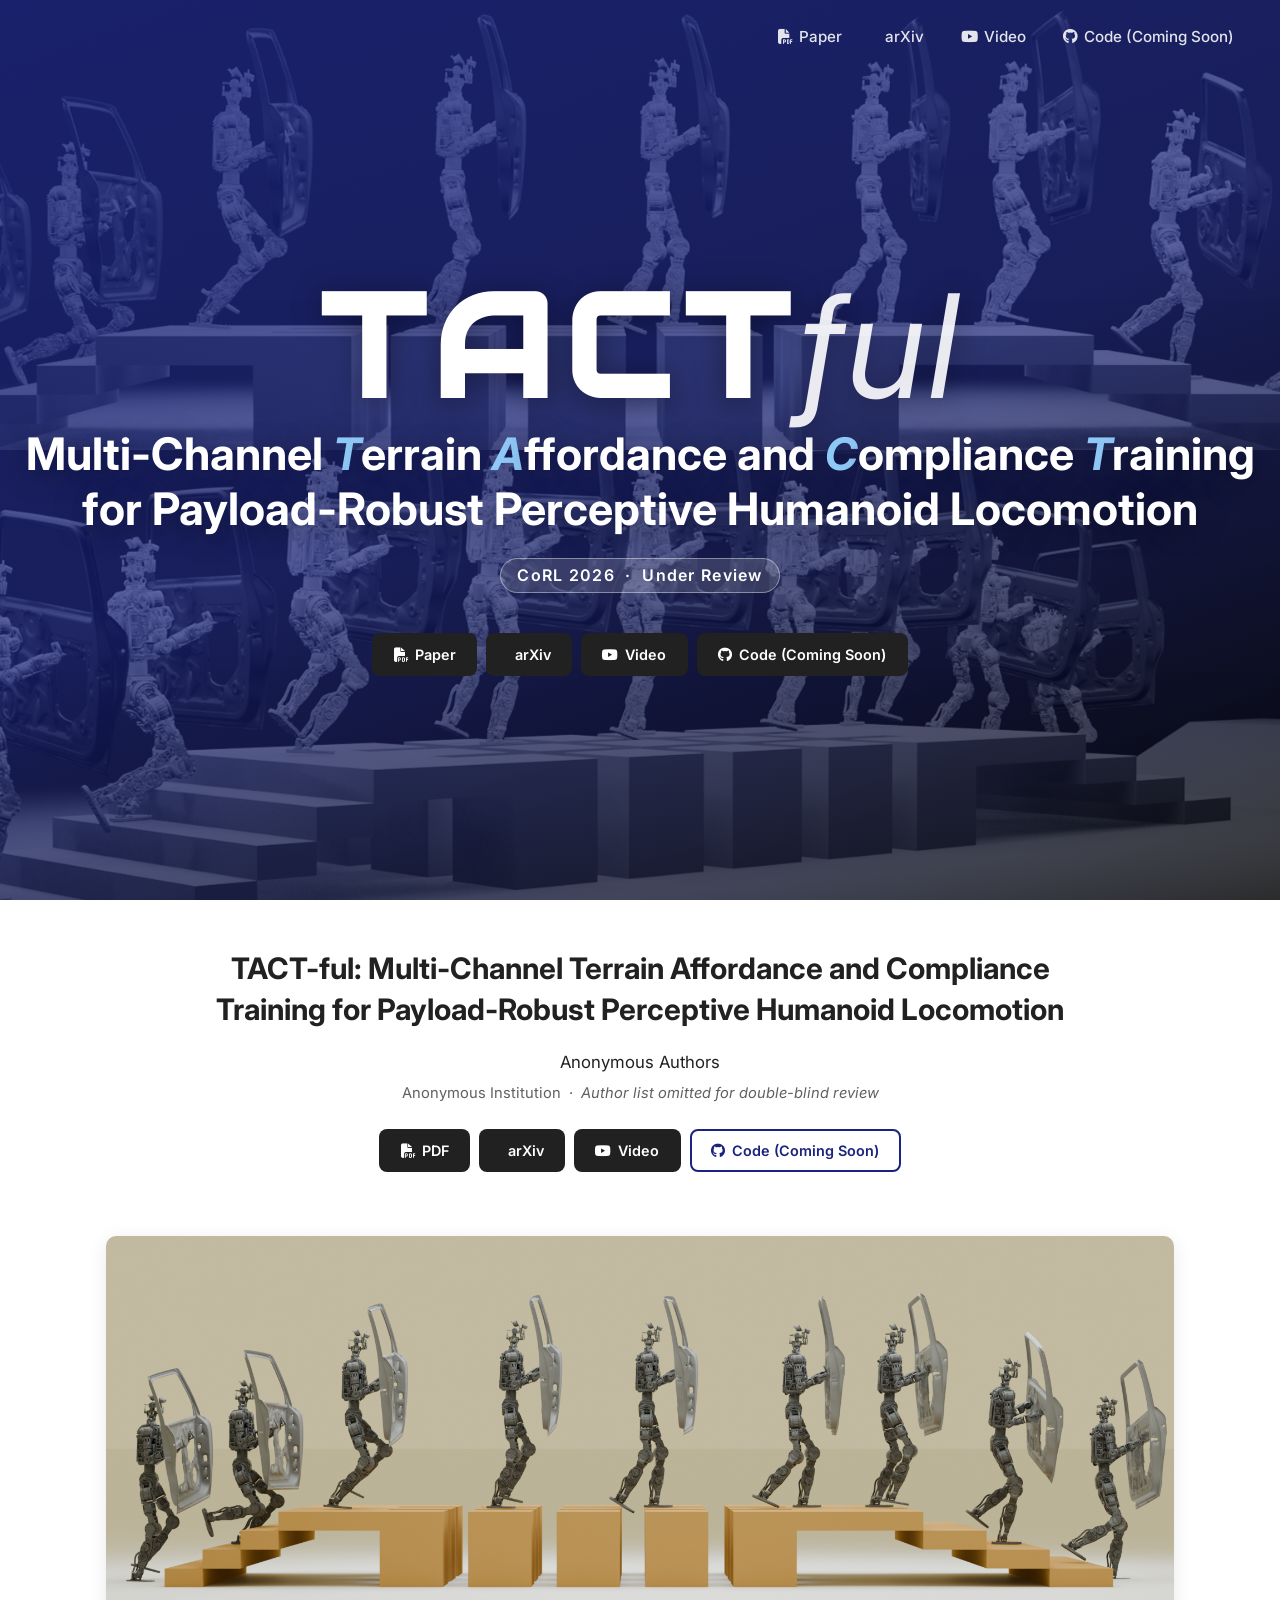
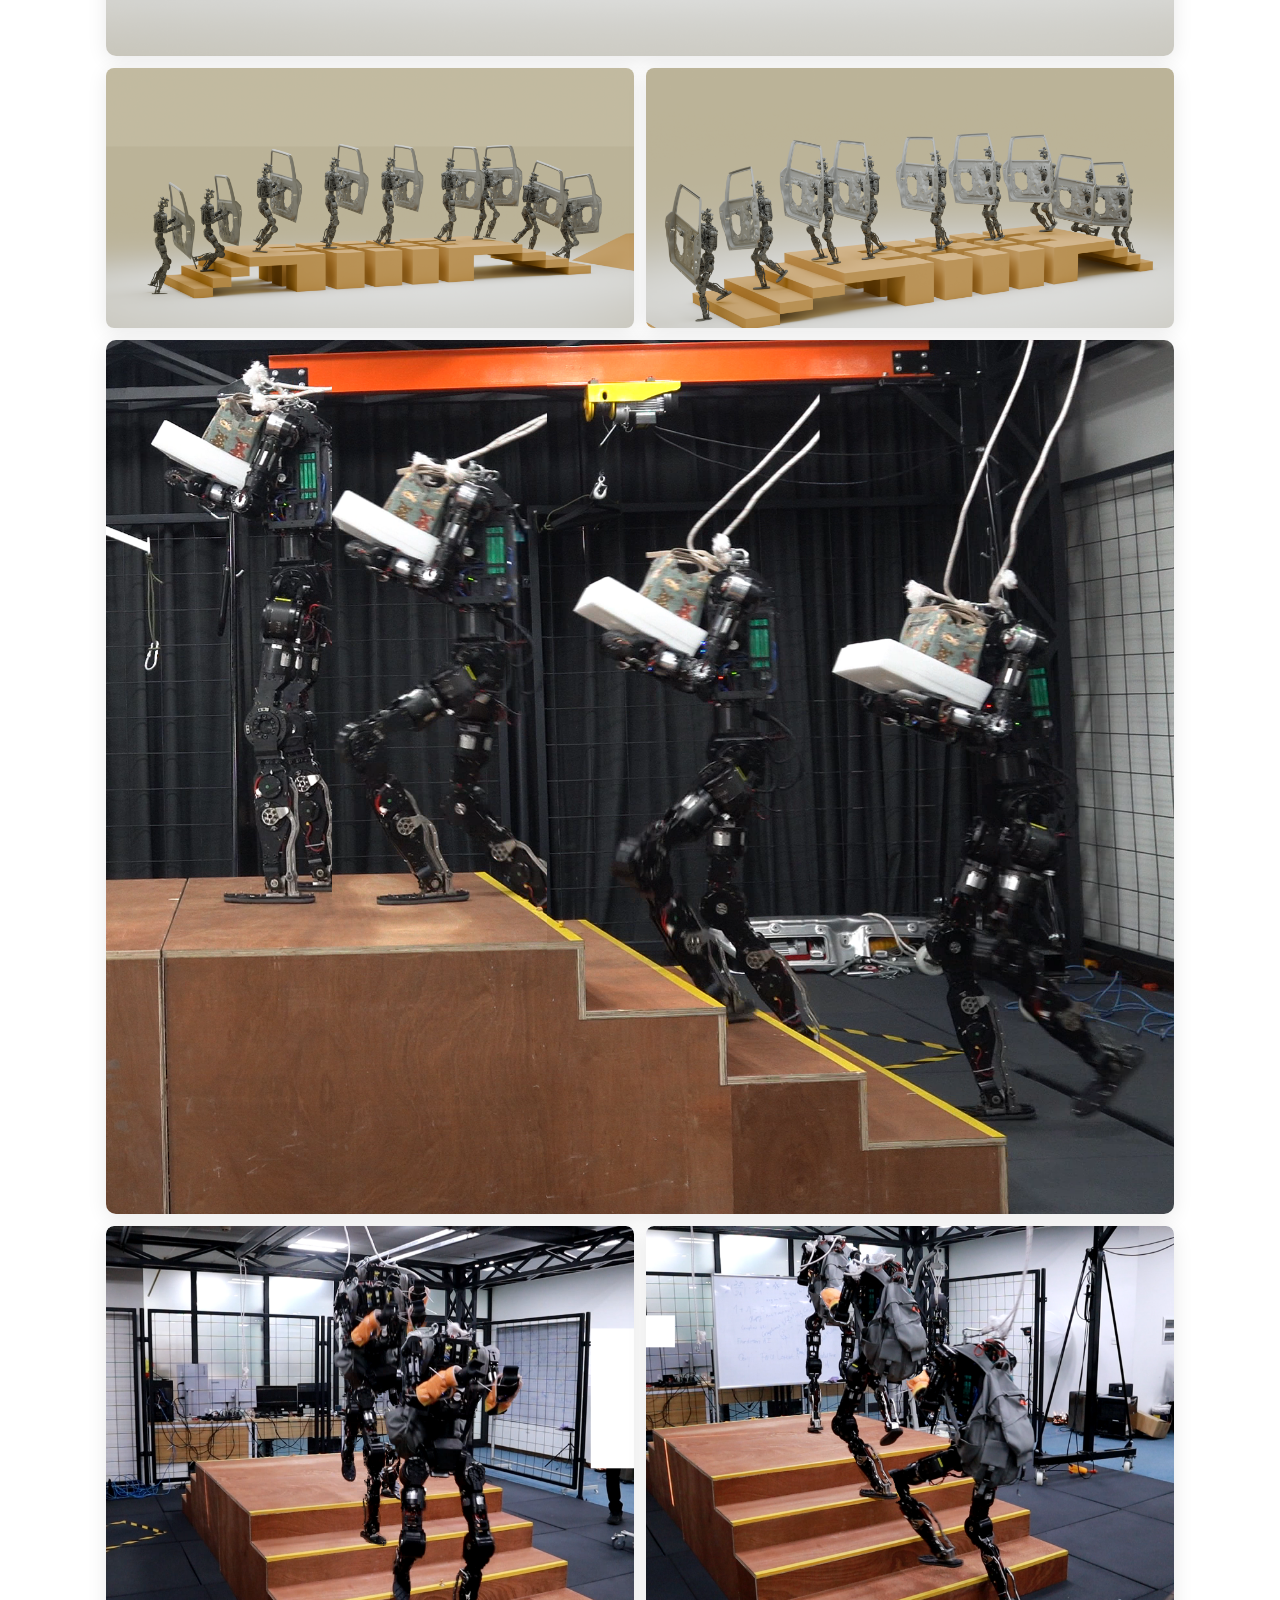
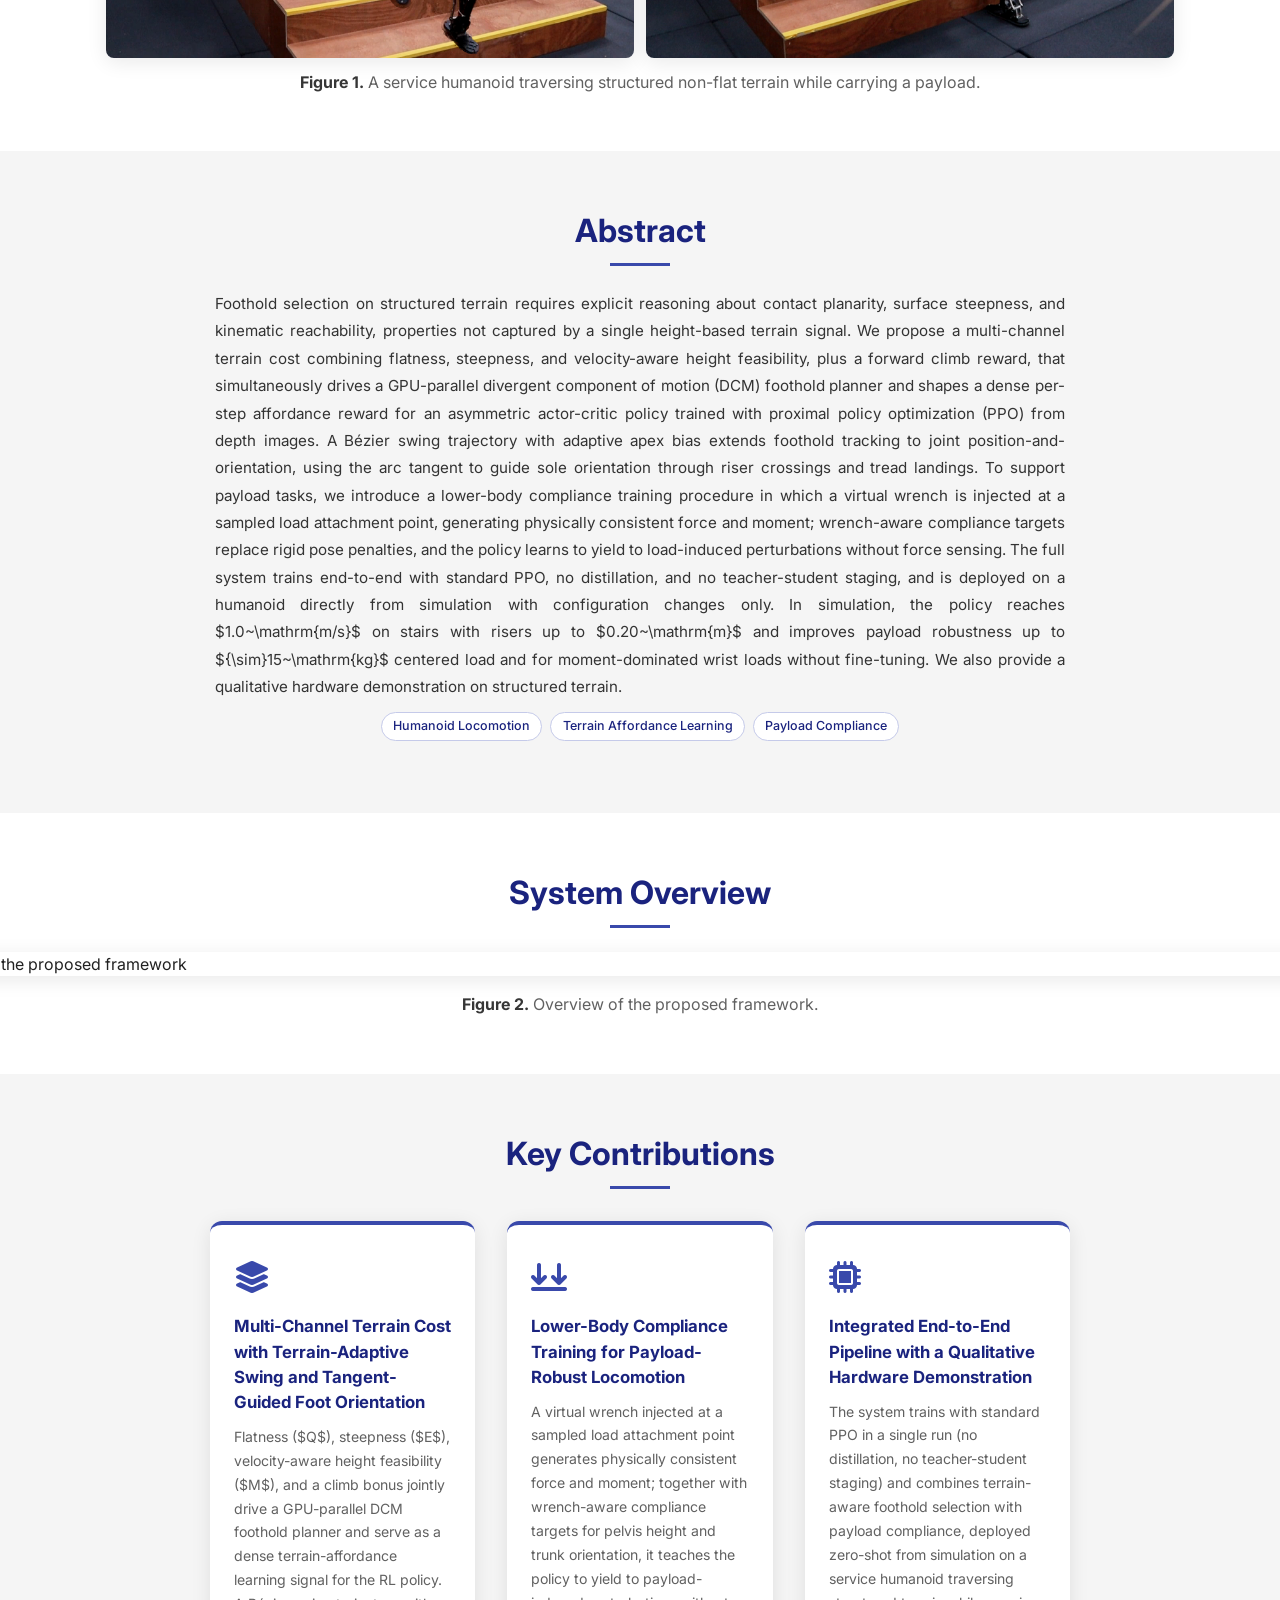
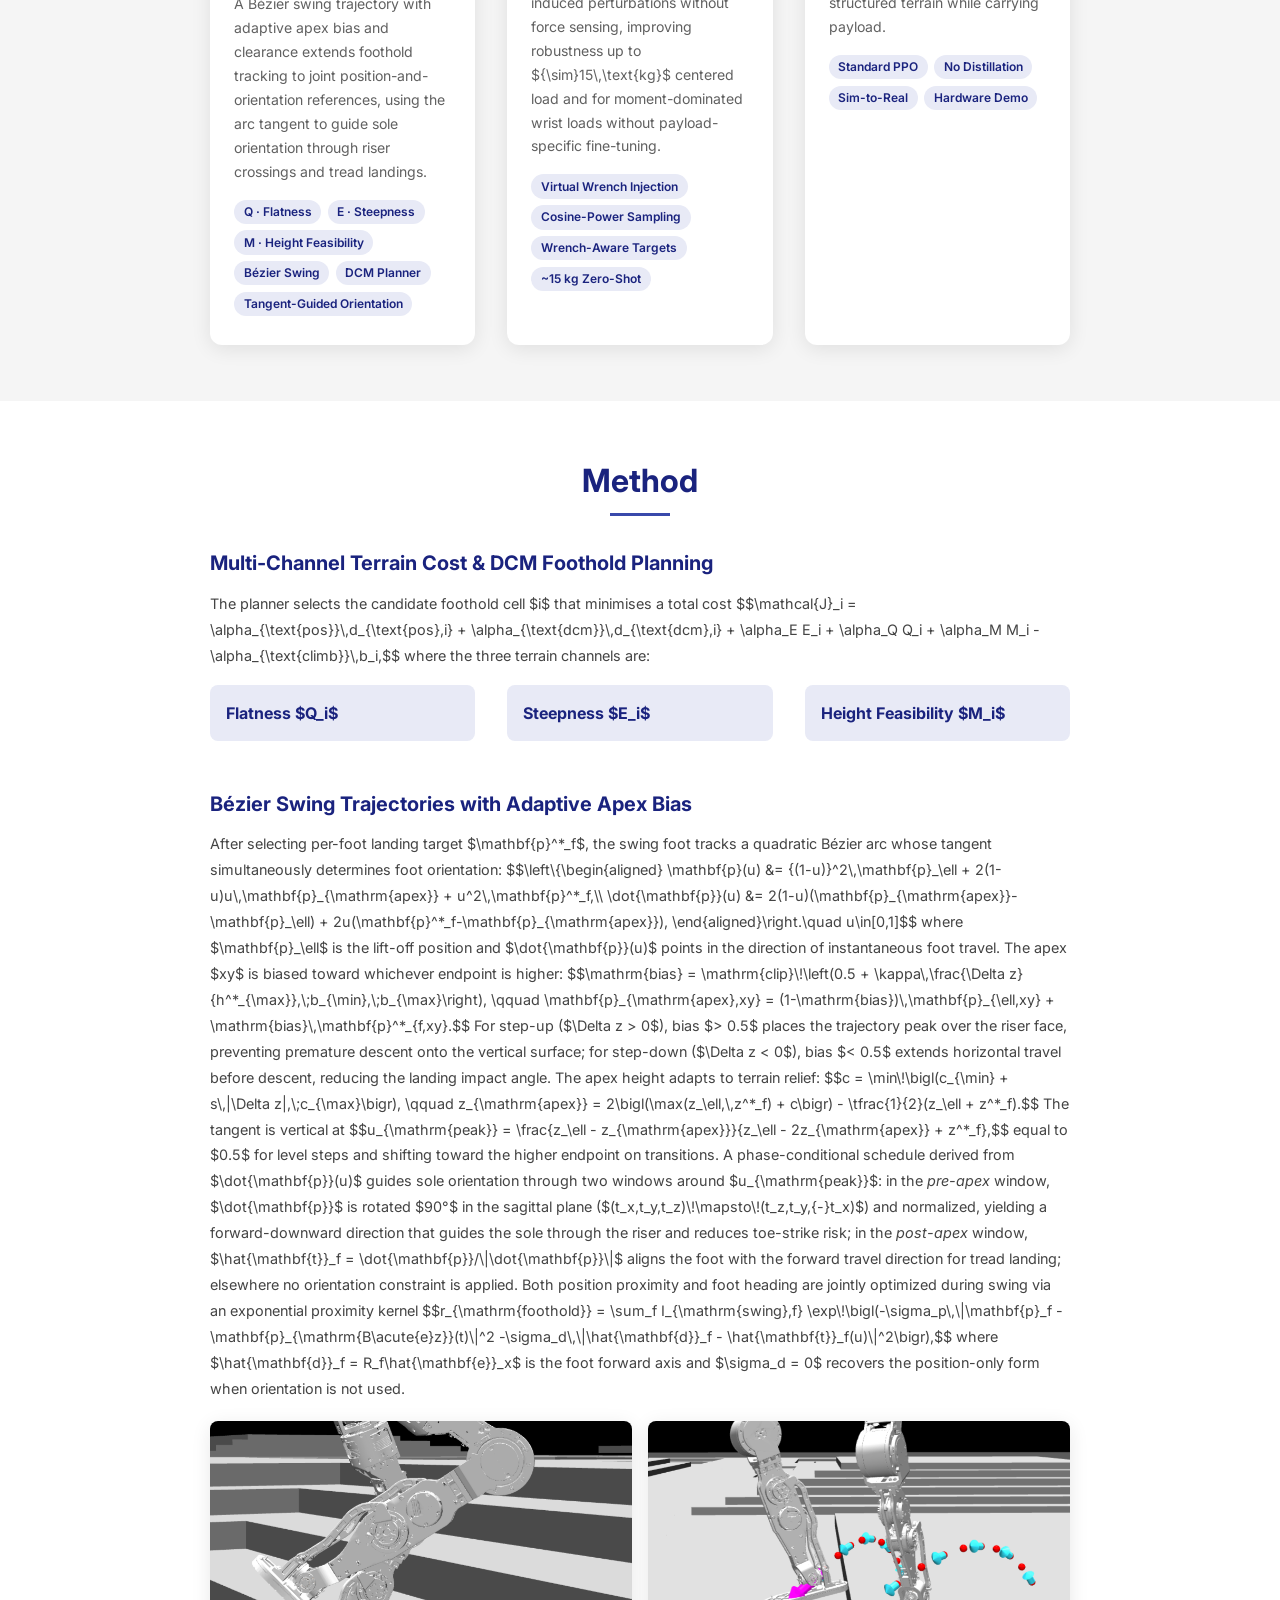
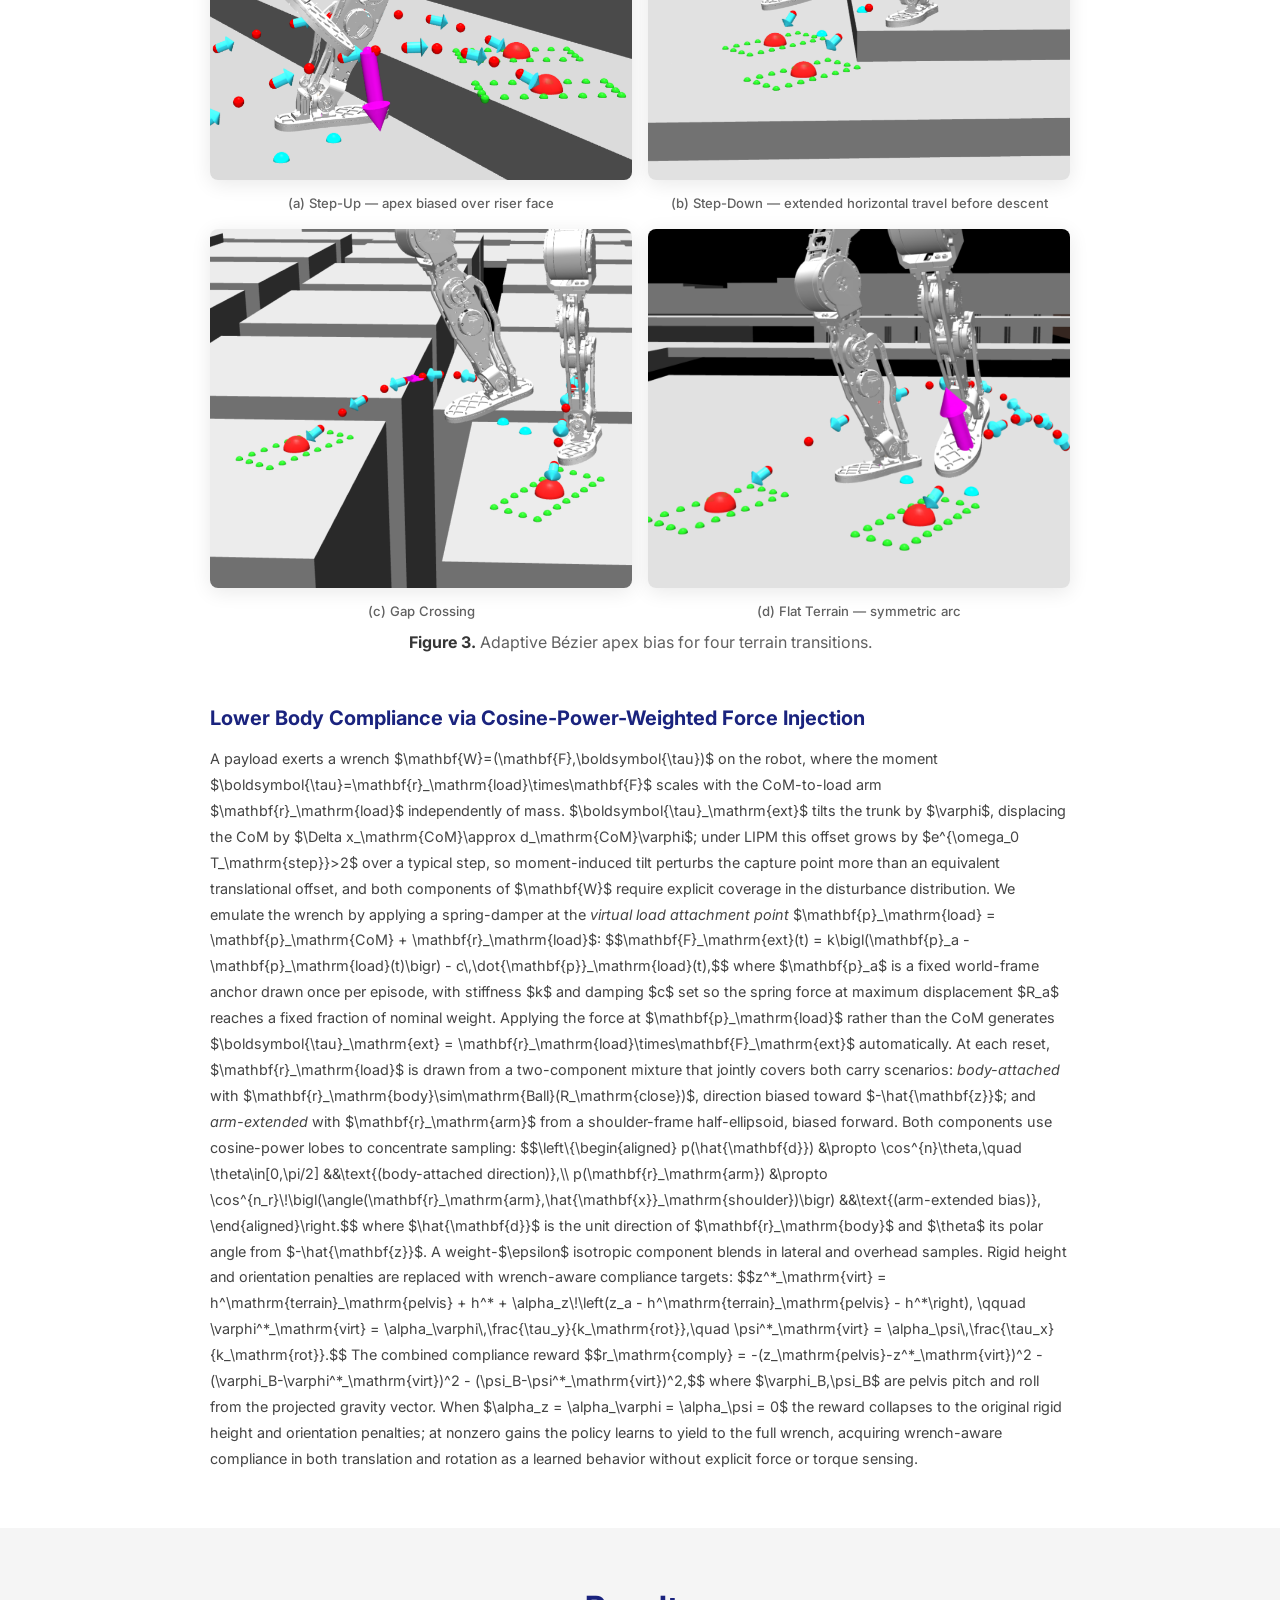
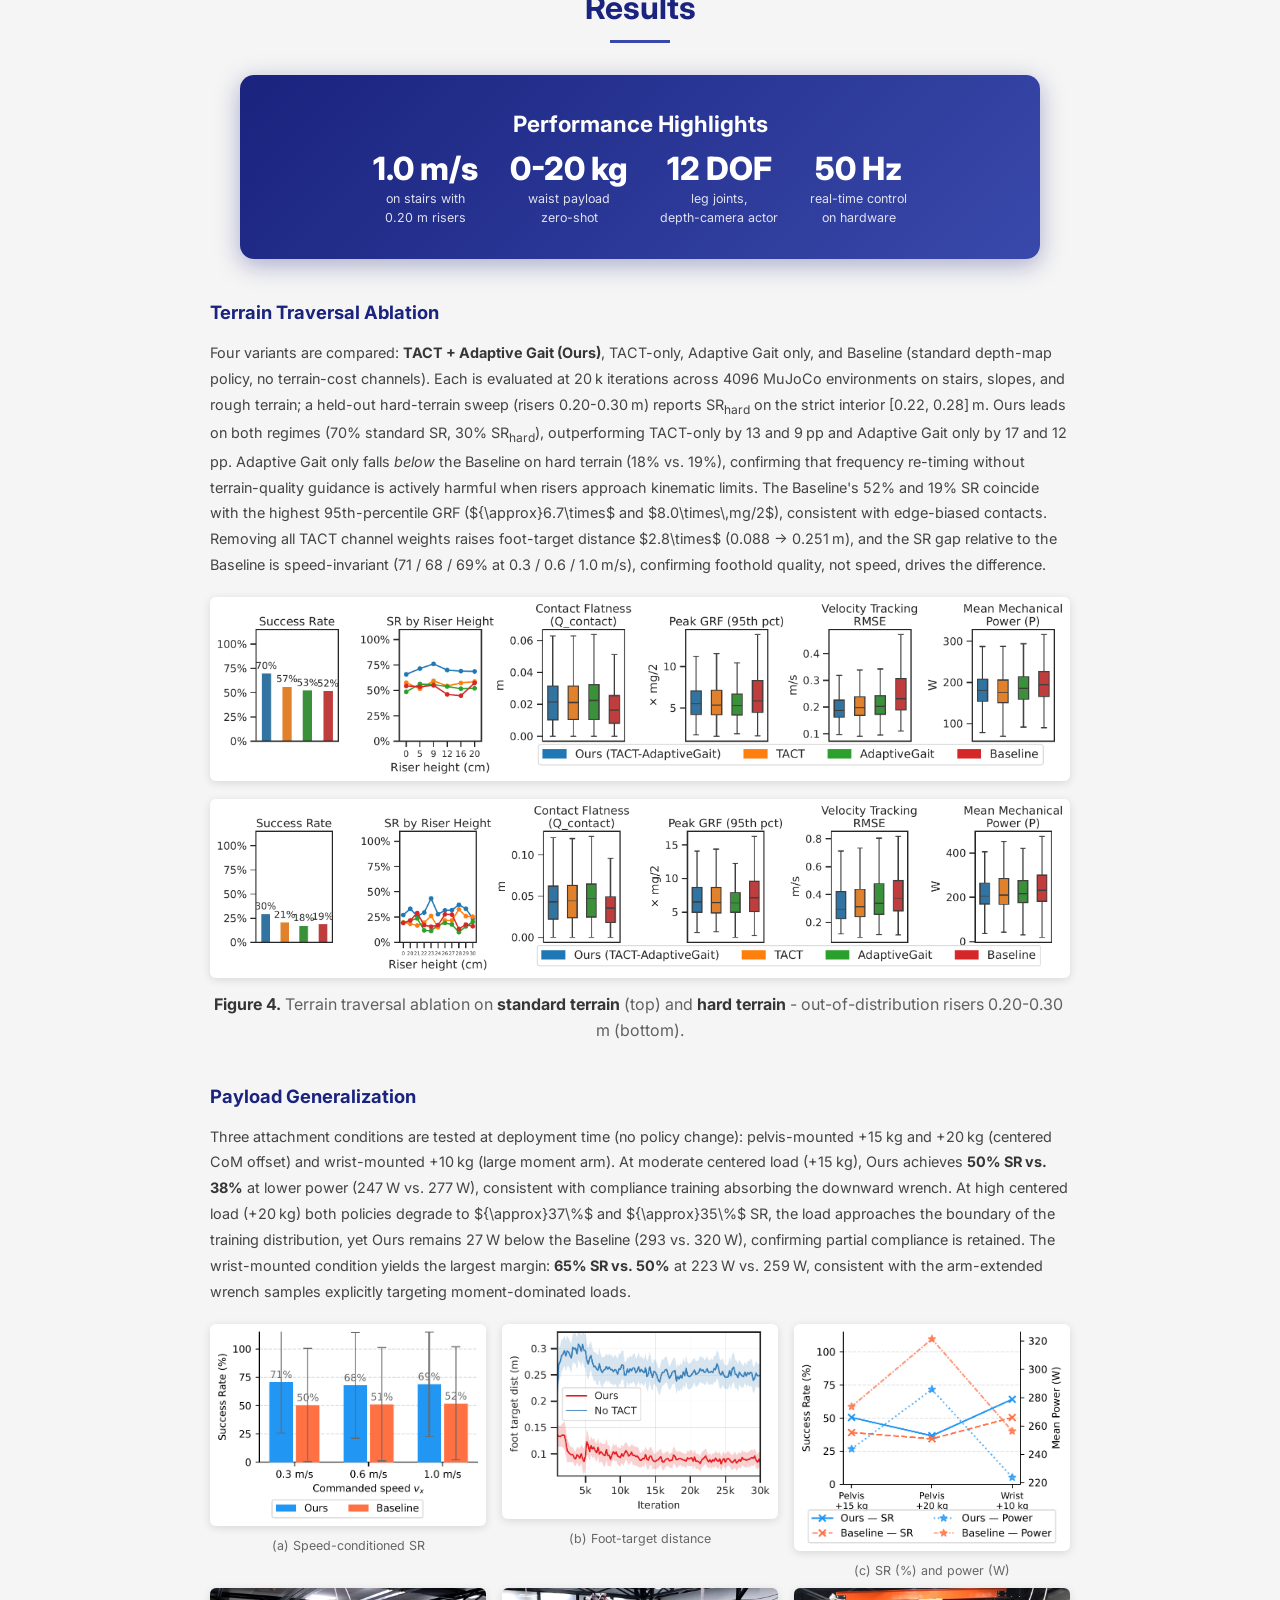
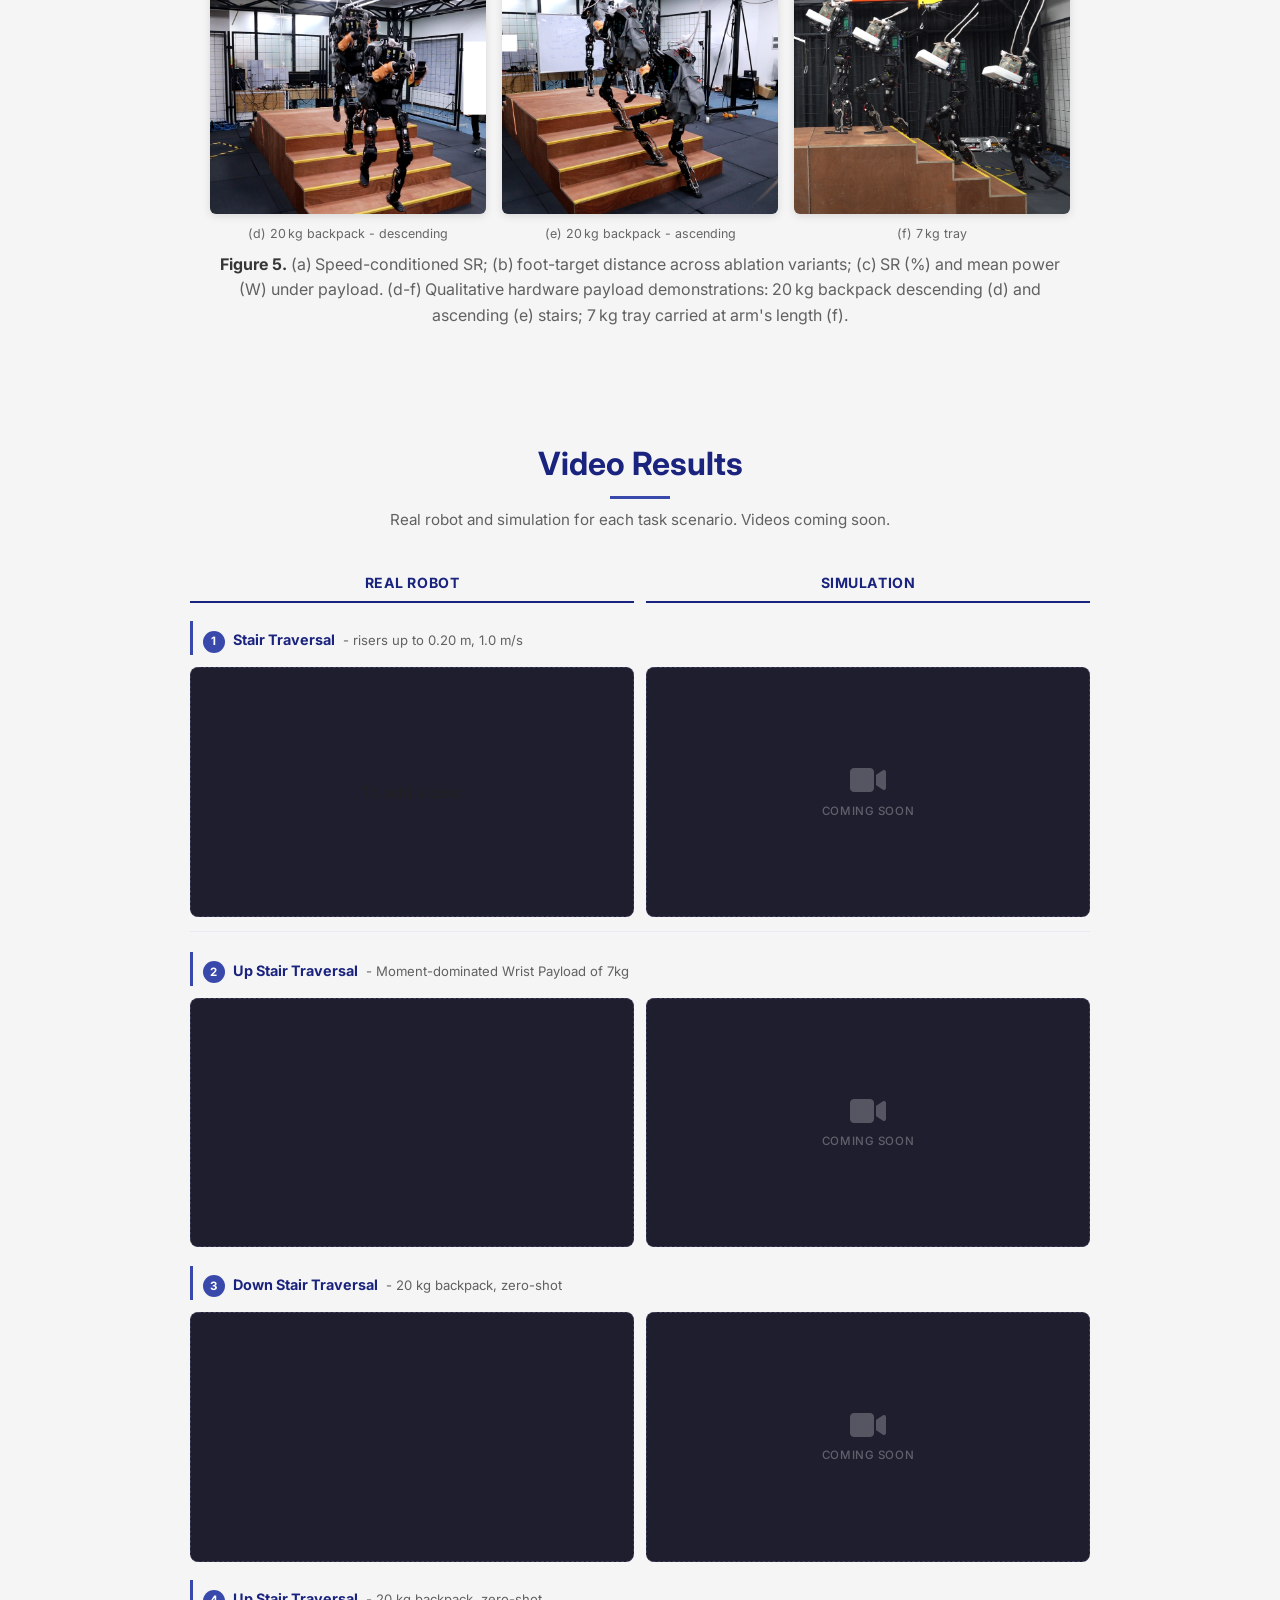
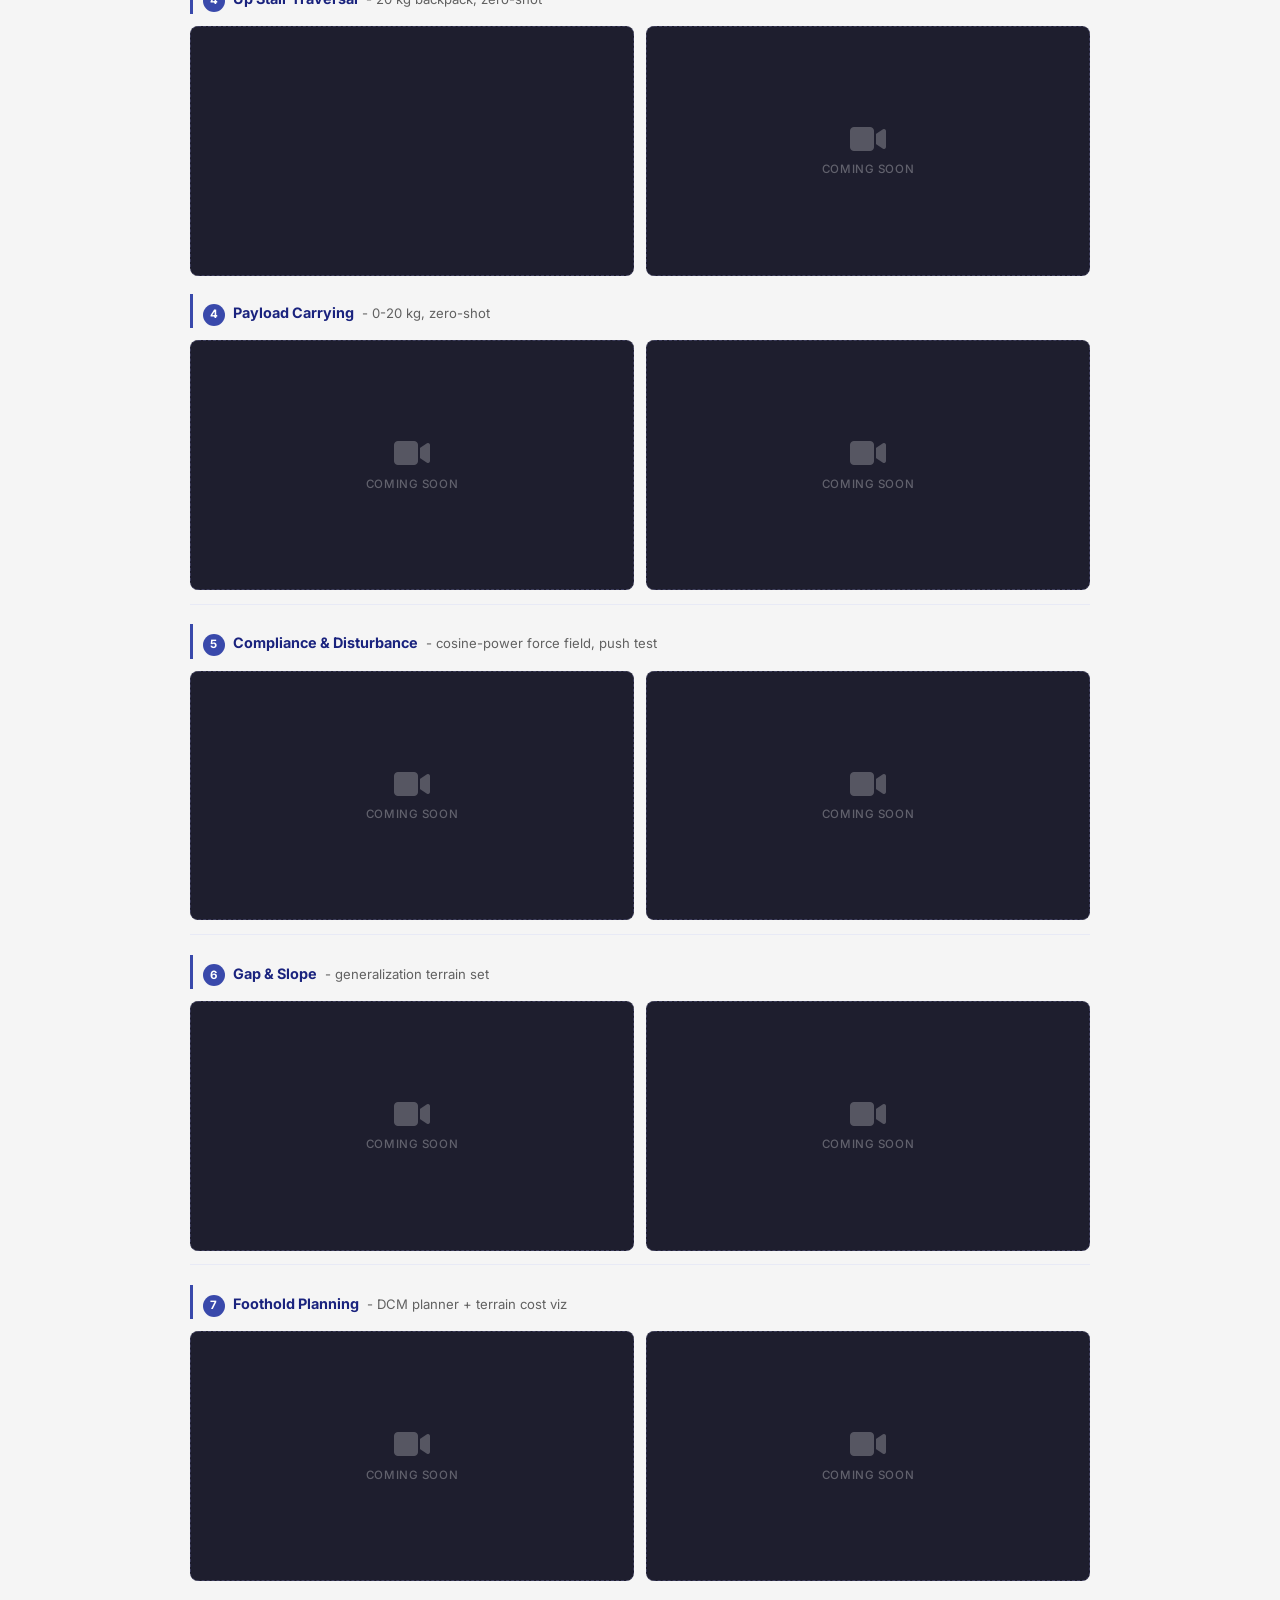
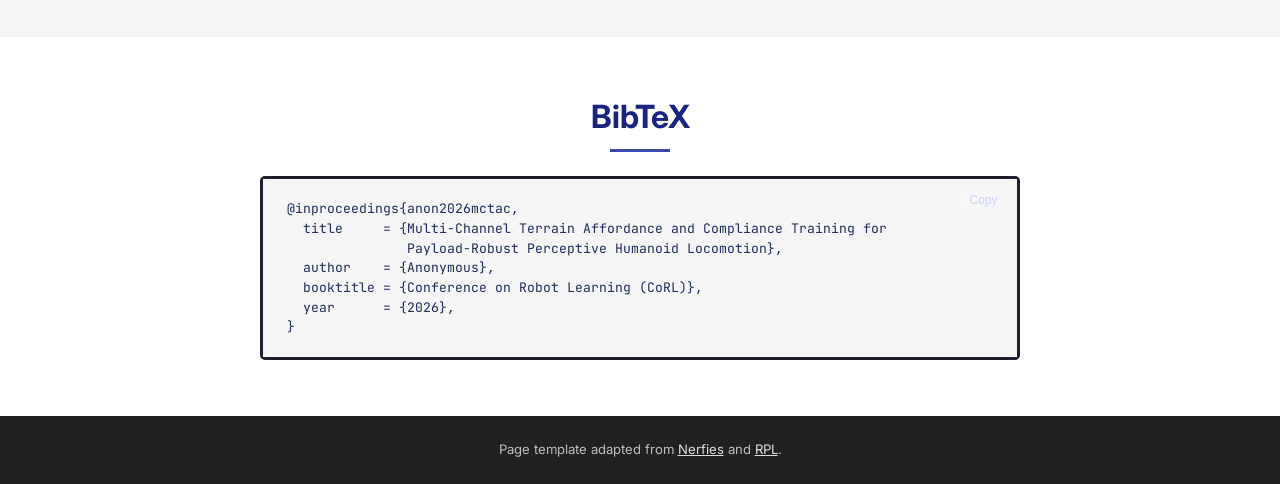
==== commit 7523182f: "fix: update videos" ====
--- a/index.html
+++ b/index.html
@@ -630,14 +630,13 @@
         <div class="video-col-header">Real Robot</div>
         <div class="video-col-header">Simulation</div>
 
-        <!-- ── Row 1: Stair Traversal ── -->
         <div class="video-row-header">
           <span class="task-num">1</span>
           <span class="task-title">Stair Traversal</span>
           <span class="task-desc">- risers up to 0.20 m, 1.0 m/s</span>
         </div>
         <div class="video-ph">
-          To add video: <video autoplay muted loop playsinline src="./static/videos/stair_traversal_real.mp4"></video>
+          To add video: <video autoplay muted loop playsinline src="./static/videos/stair_traversal.mp4"></video>
           <!-- <div class="video-ph-overlay"><i class="fas fa-video"></i><span>Coming Soon</span></div> -->
         </div>
         <div class="video-ph">
@@ -646,33 +645,42 @@
 
         <div class="video-row-divider"></div>
 
-        <!-- ── Row 2: Down Stair ── -->
         <div class="video-row-header">
           <span class="task-num">2</span>
+          <span class="task-title">Up Stair Traversal</span>
+          <span class="task-desc">- Moment-dominated Wrist Payload of 7kg</span>
+        </div>
+        <div class="video-ph">
+          <video autoplay muted loop playsinline src="./static/videos/up_stair_traversal_7kg.mp4"></video>
+        </div>
+        <div class="video-ph">
+          <div class="video-ph-overlay"><i class="fas fa-video"></i><span>Coming Soon</span></div>
+        </div>
+
+        <div class="video-row-header">
+          <span class="task-num">3</span>
           <span class="task-title">Down Stair Traversal</span>
           <span class="task-desc">- 20 kg backpack, zero-shot</span>
         </div>
         <div class="video-ph">
-          <video autoplay muted loop playsinline src="./static/videos/down_stair_real.mp4"></video>
-        </div>
-        <div class="video-ph">
-          <div class="video-ph-overlay"><i class="fas fa-video"></i><span>Coming Soon</span></div>
-        </div>
-
-        <!-- ── Row 3: Payload Carrying ── -->
+          <video autoplay muted loop playsinline src="./static/videos/down_stair_traversal.mp4"></video>
+        </div>
+        <div class="video-ph">
+          <div class="video-ph-overlay"><i class="fas fa-video"></i><span>Coming Soon</span></div>
+        </div>
+
         <div class="video-row-header">
-          <span class="task-num">3</span>
+          <span class="task-num">4</span>
           <span class="task-title">Up Stair Traversal</span>
           <span class="task-desc">- 20 kg backpack, zero-shot</span>
         </div>
         <div class="video-ph">
-          <video autoplay muted loop playsinline src="./static/videos/up_stair_real.mp4"></video>
-        </div>
-        <div class="video-ph">
-          <div class="video-ph-overlay"><i class="fas fa-video"></i><span>Coming Soon</span></div>
-        </div>
-
-        <!-- ── Row 4: Payload Carrying ── -->
+          <video autoplay muted loop playsinline src="./static/videos/up_stair_traversal.mp4"></video>
+        </div>
+        <div class="video-ph">
+          <div class="video-ph-overlay"><i class="fas fa-video"></i><span>Coming Soon</span></div>
+        </div>
+
         <div class="video-row-header">
           <span class="task-num">4</span>
           <span class="task-title">Payload Carrying</span>
@@ -687,7 +695,6 @@
 
         <div class="video-row-divider"></div>
 
-        <!-- ── Row 5: Compliance & Disturbance ── -->
         <div class="video-row-header">
           <span class="task-num">5</span>
           <span class="task-title">Compliance &amp; Disturbance</span>
@@ -702,7 +709,6 @@
 
         <div class="video-row-divider"></div>
 
-        <!-- ── Row 6: Gap & Slope ── -->
         <div class="video-row-header">
           <span class="task-num">6</span>
           <span class="task-title">Gap &amp; Slope</span>
@@ -717,7 +723,6 @@
 
         <div class="video-row-divider"></div>
 
-        <!-- ── Row 7: Foothold Planning ── -->
         <div class="video-row-header">
           <span class="task-num">7</span>
           <span class="task-title">Foothold Planning</span>
--- a/static/css/index.css
+++ b/static/css/index.css
@@ -261,7 +261,7 @@
 /* ── System overview ── */
 .system-fig {
   width: 150%;
-  max-width: 2000px;
+  max-width: 1500px;
   border-radius: 20px;
   box-shadow: var(--card-shadow);
   display: block;
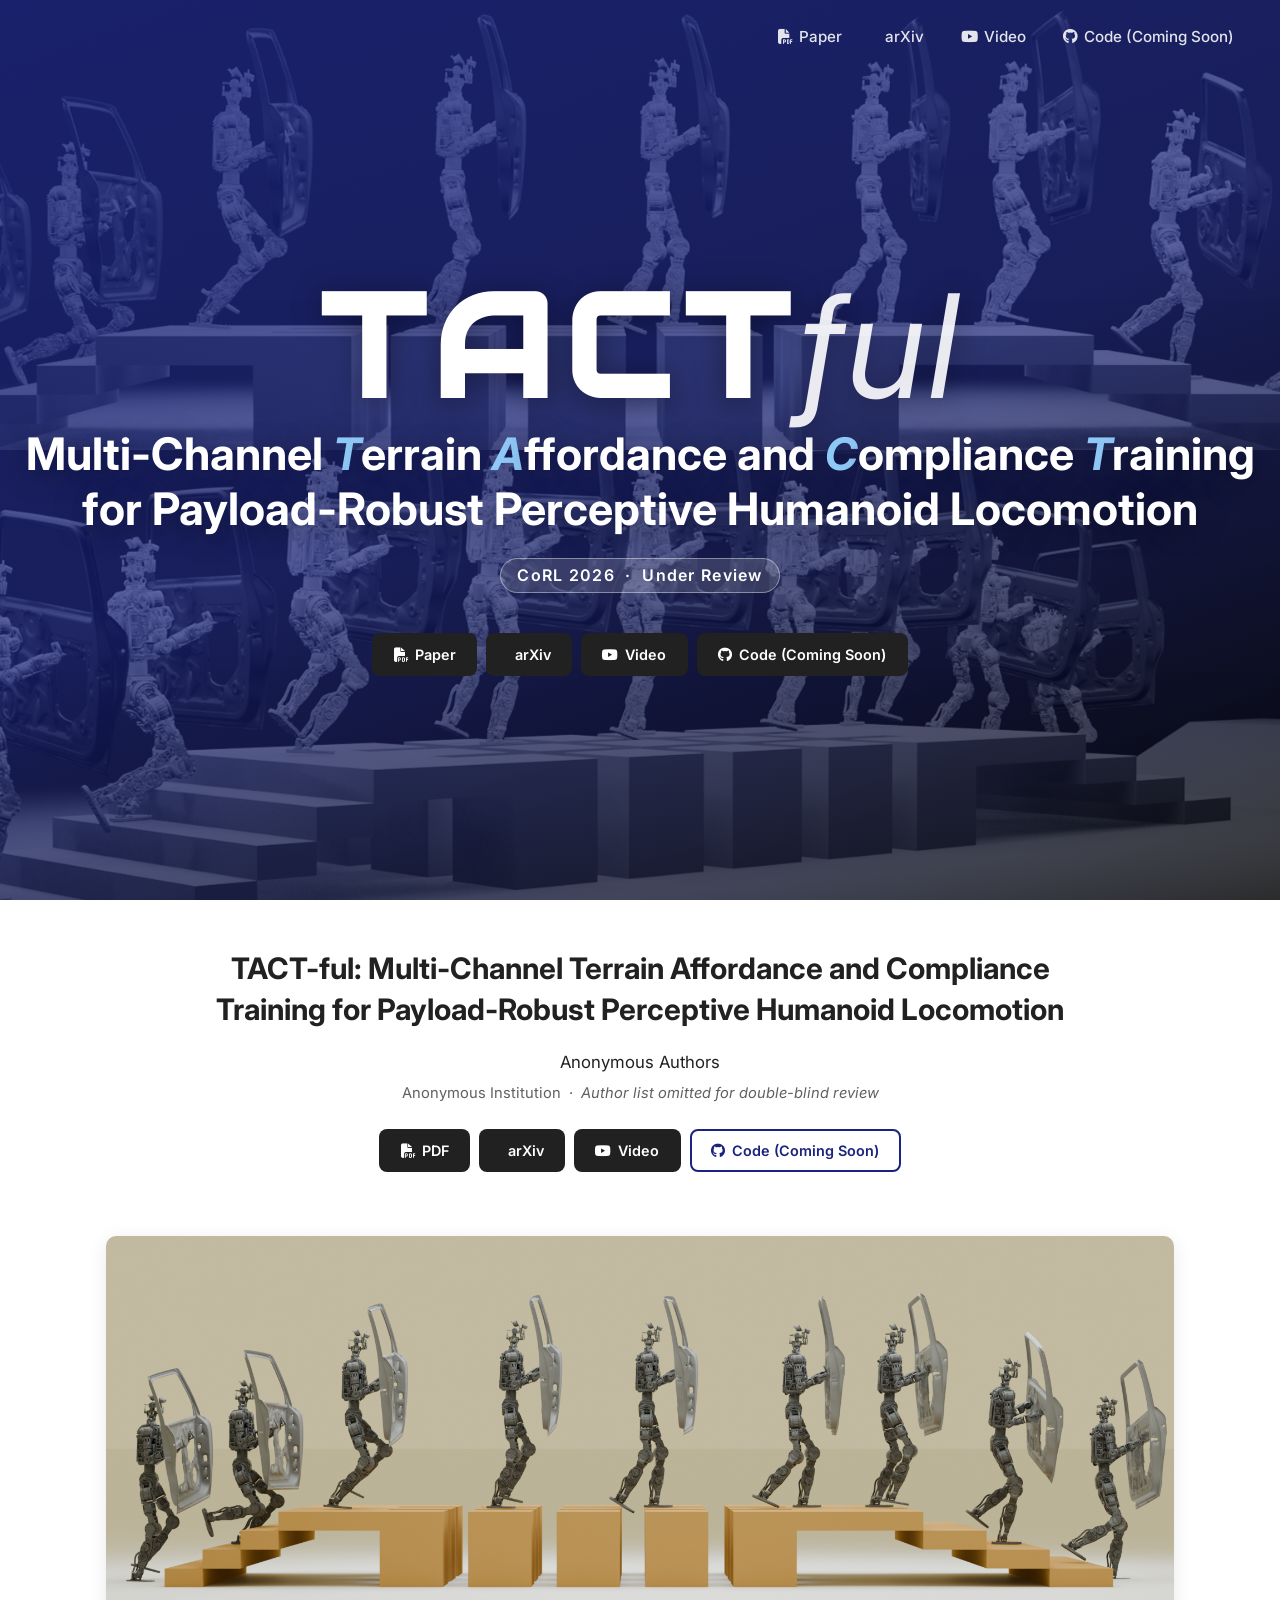
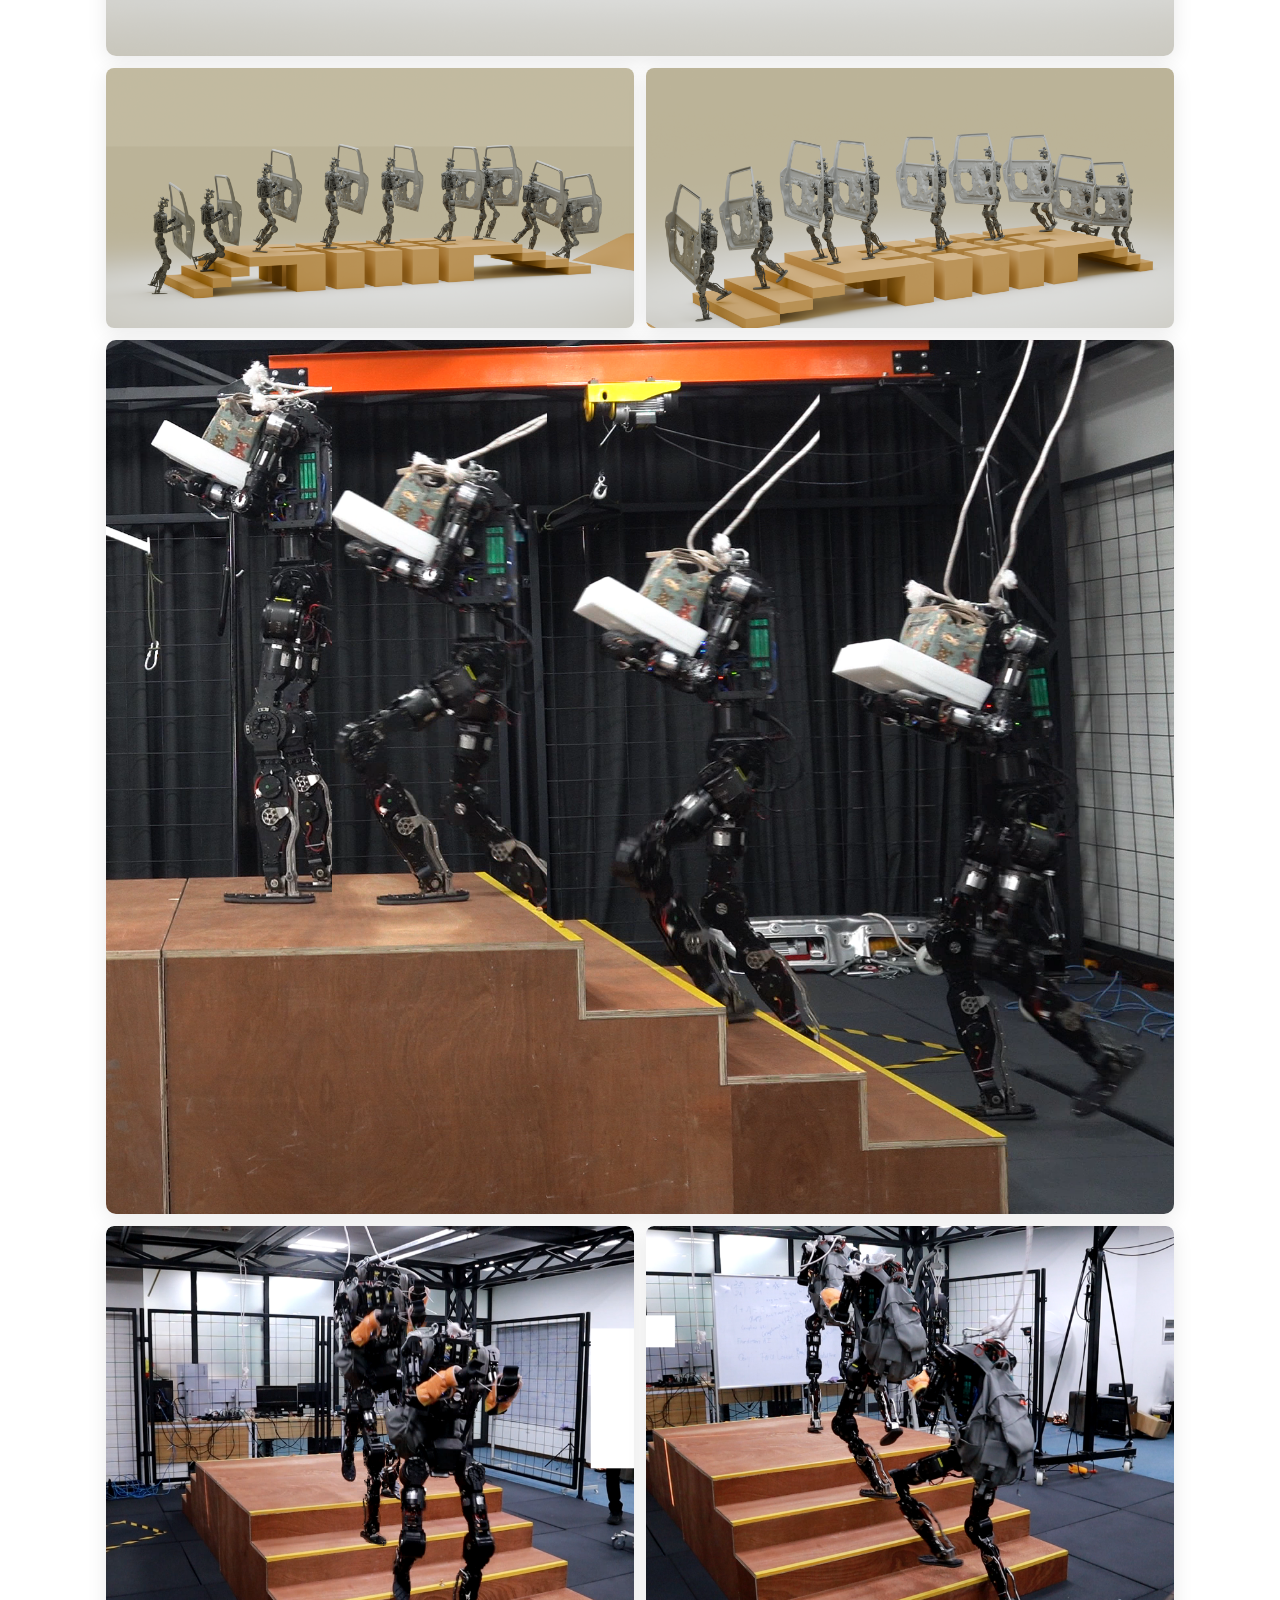
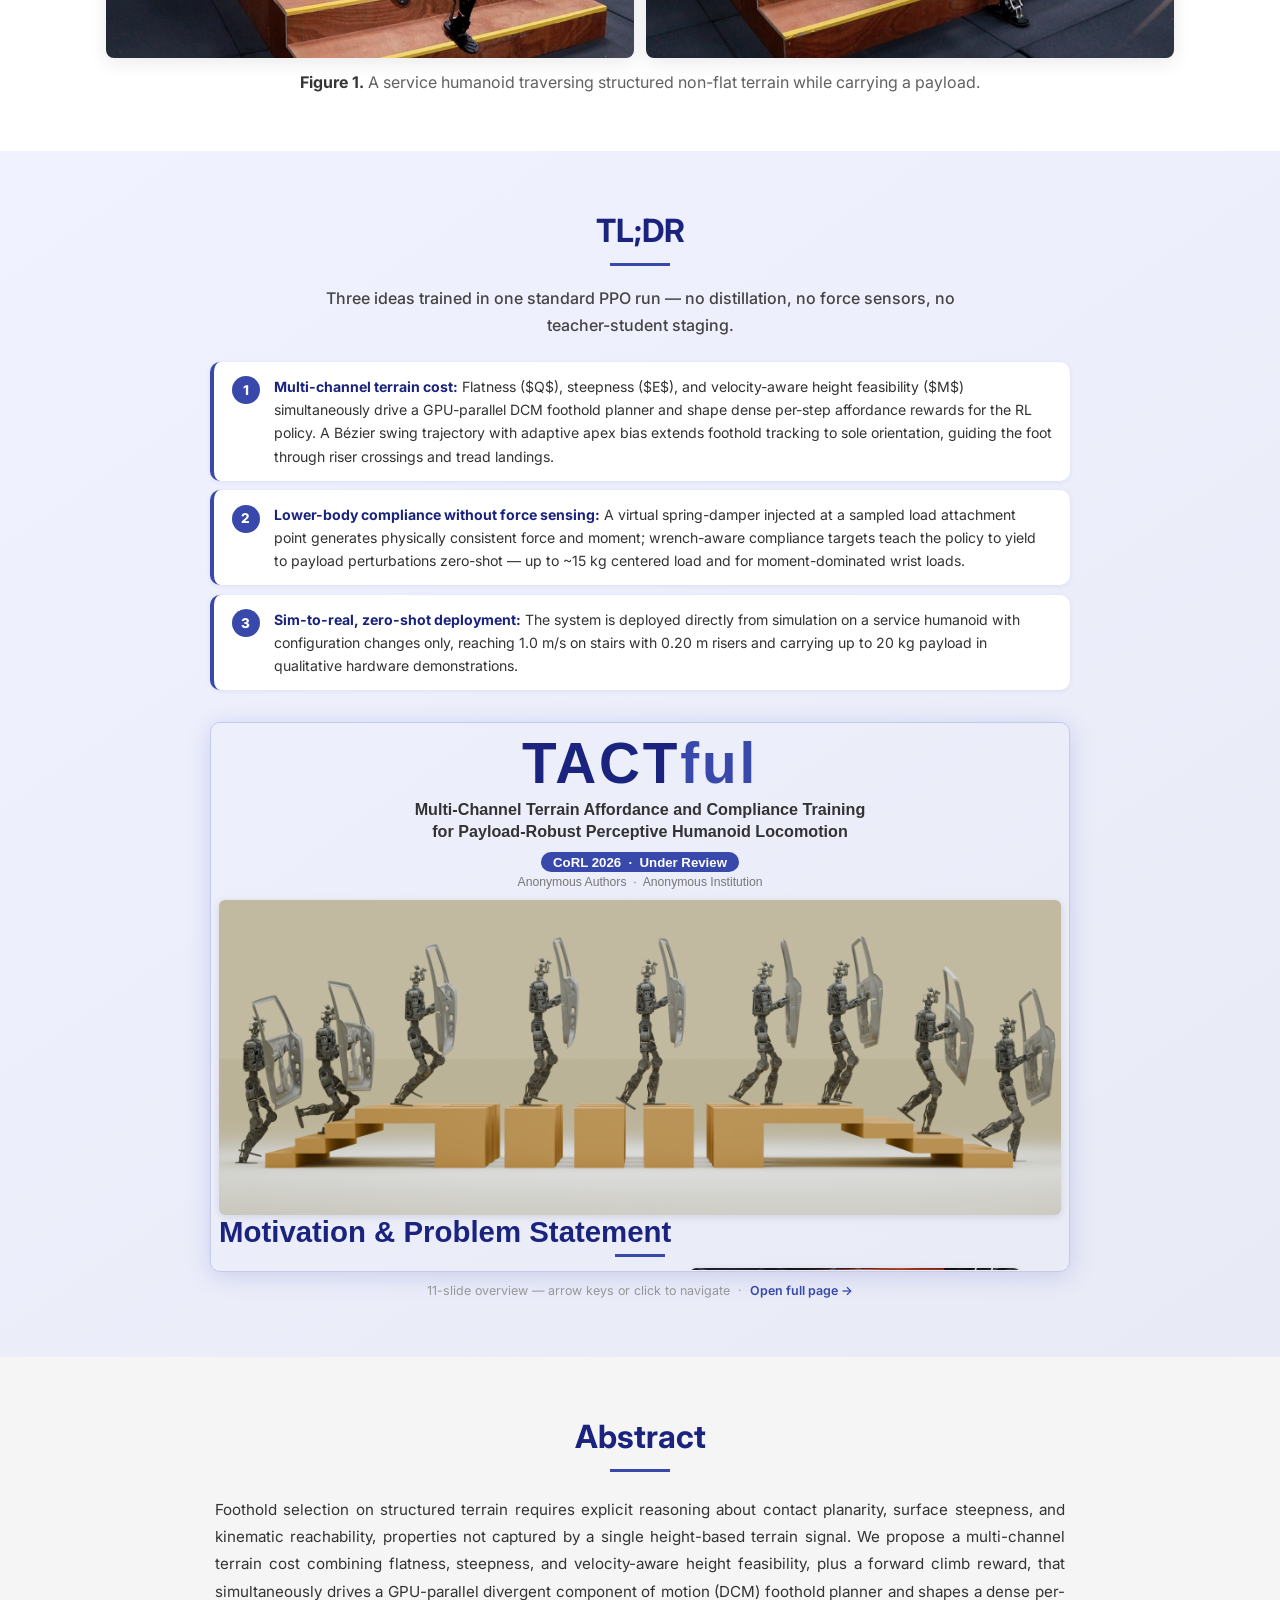
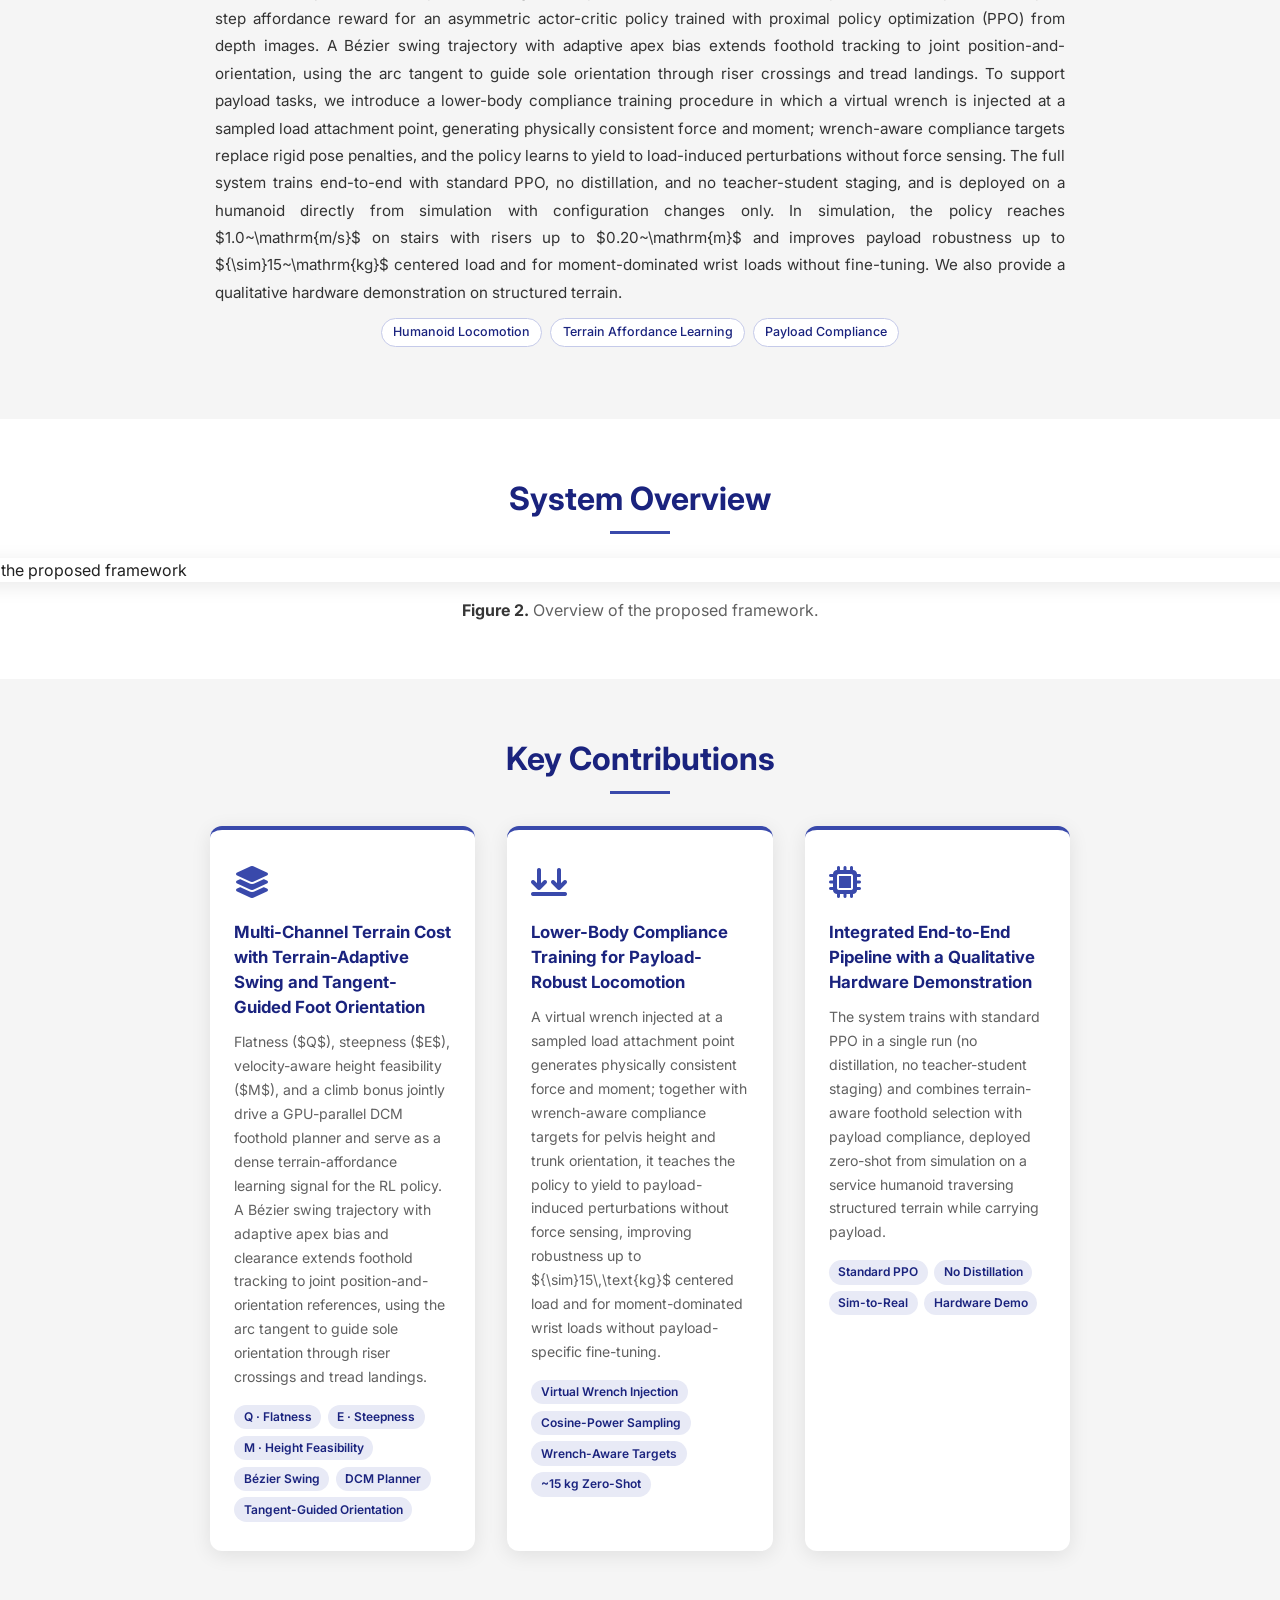
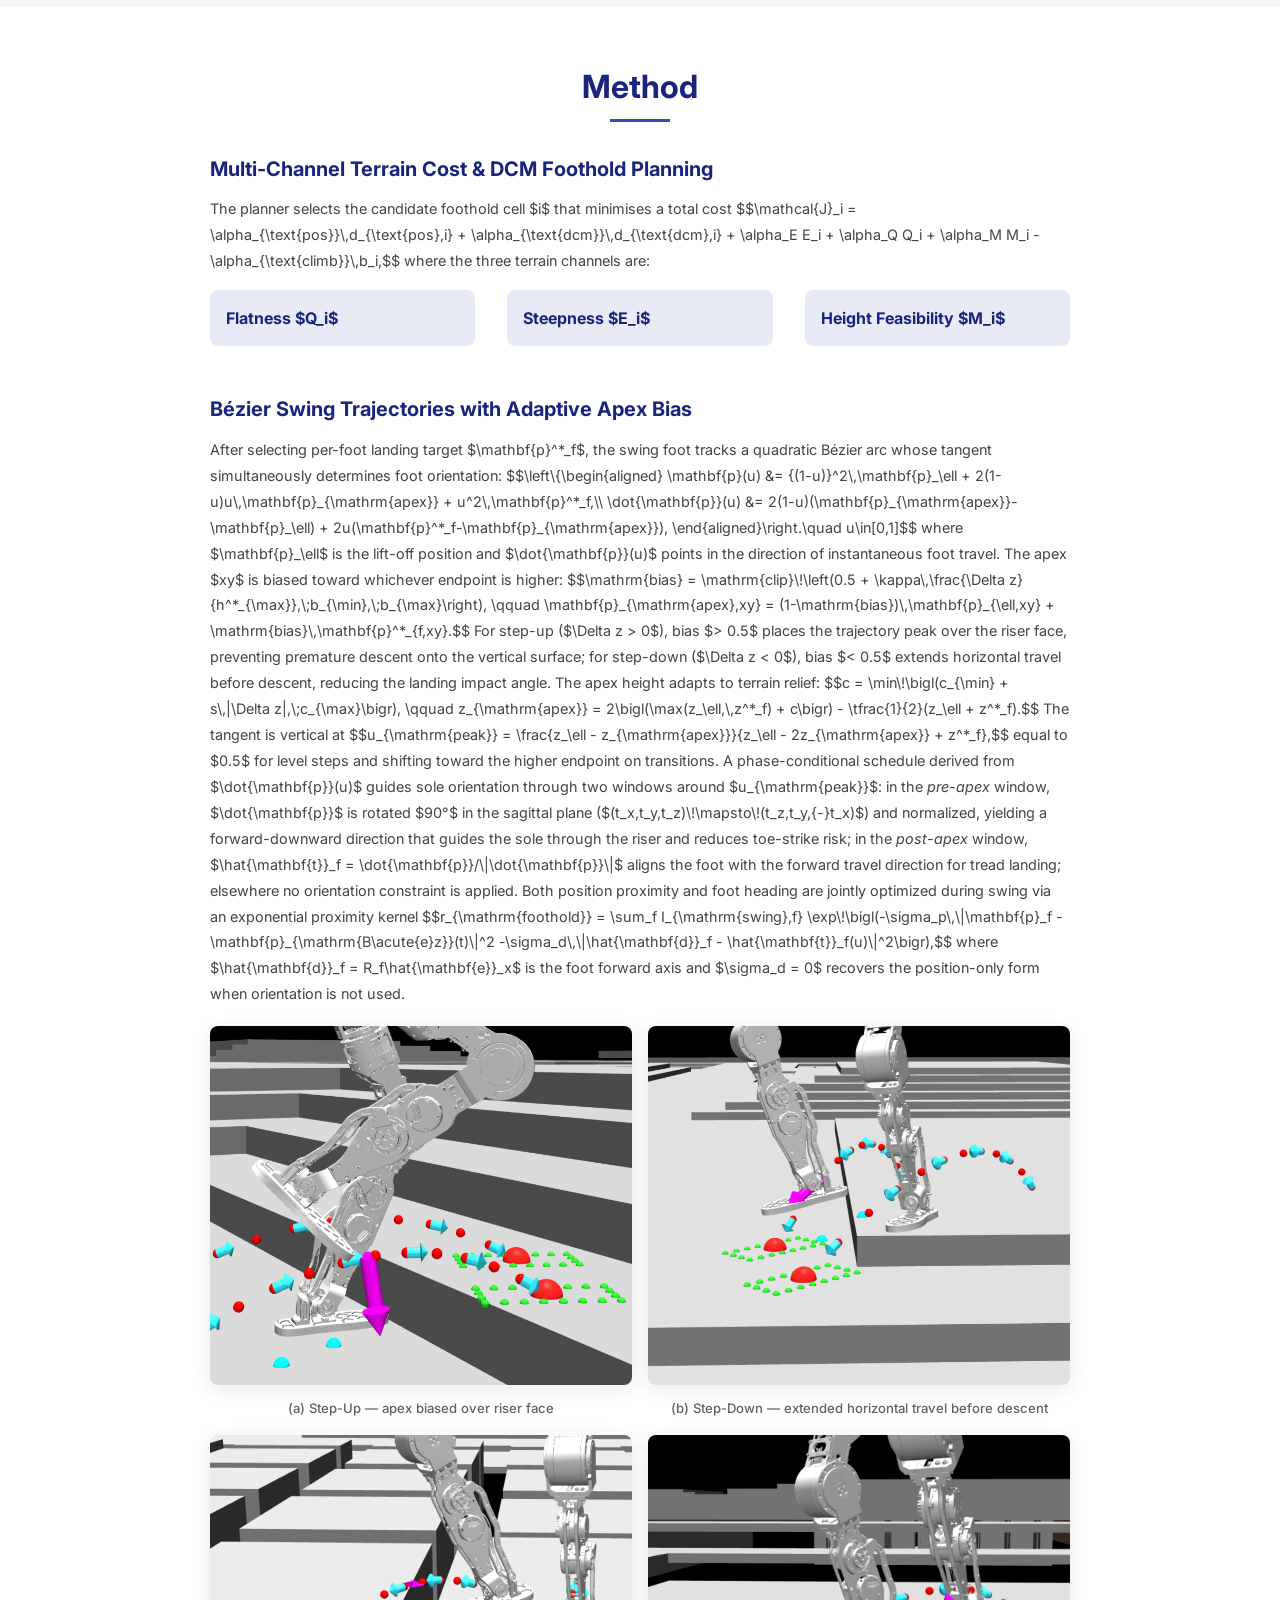
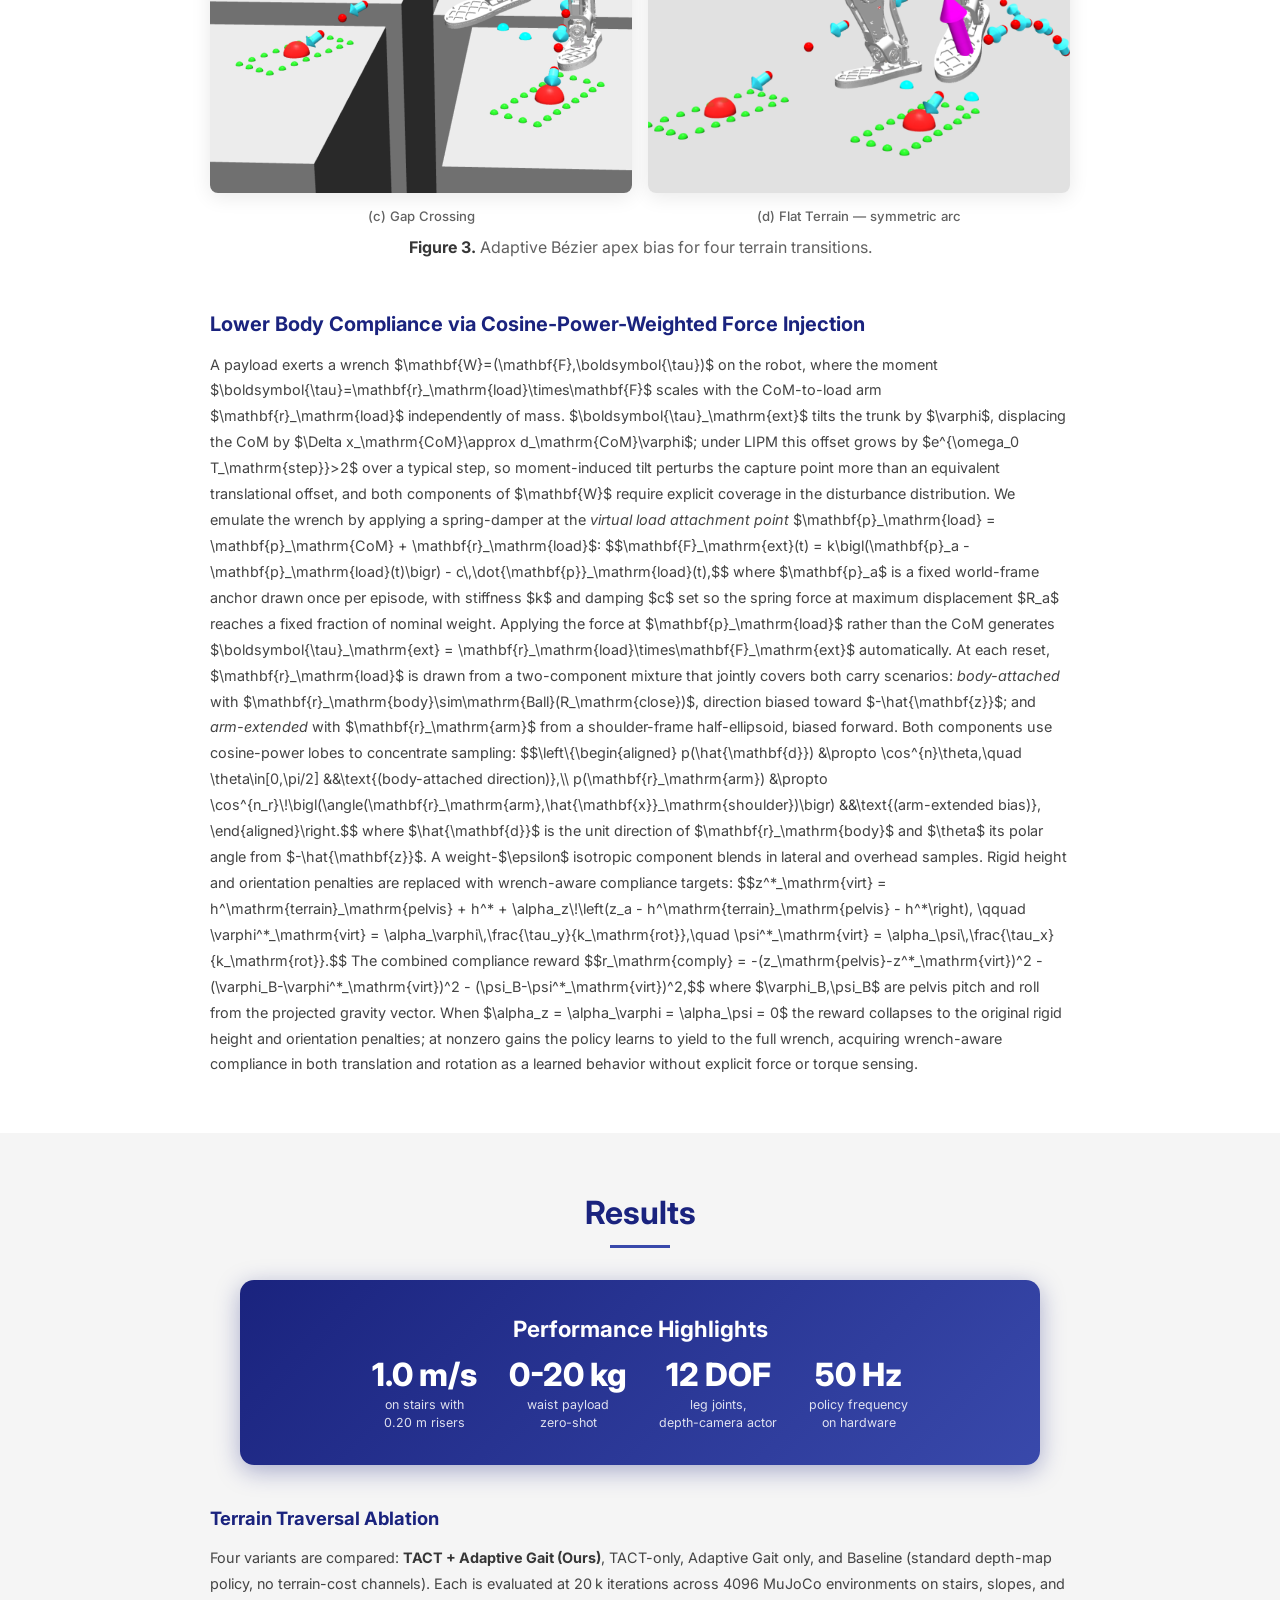
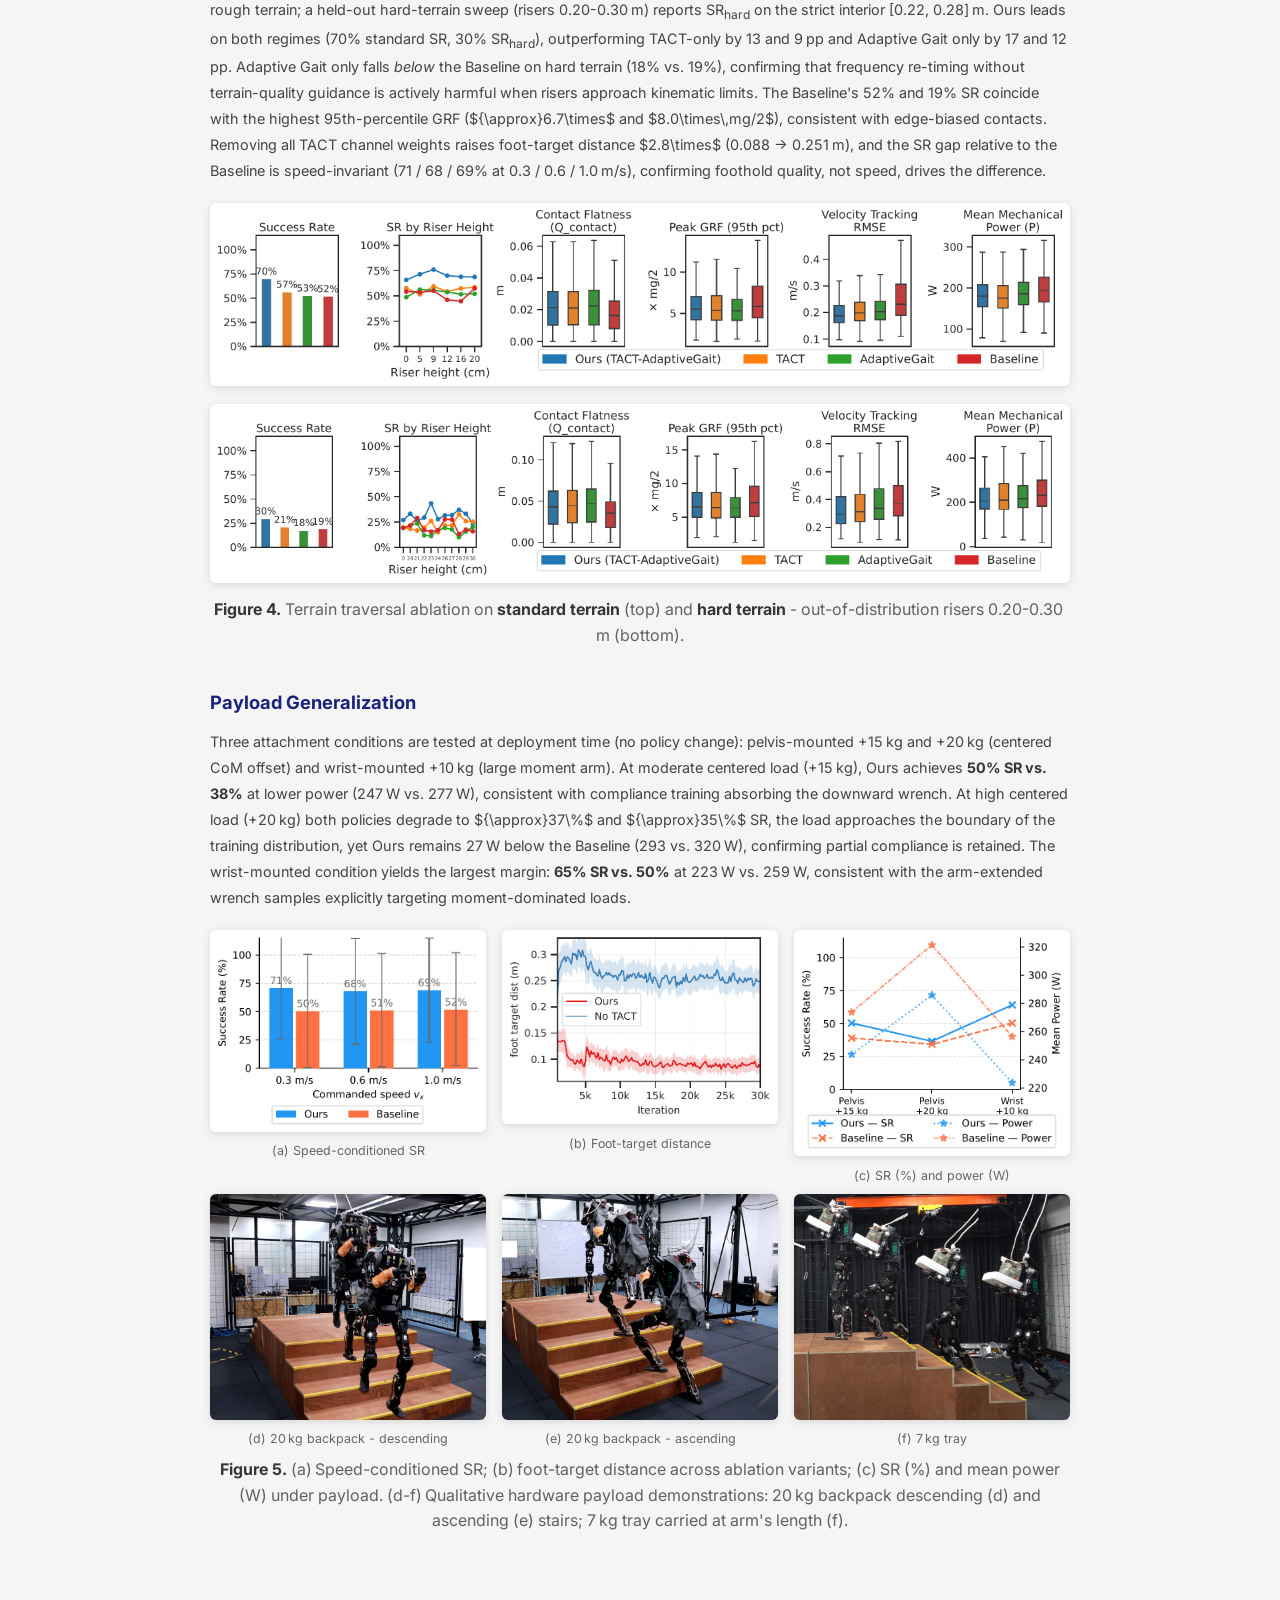
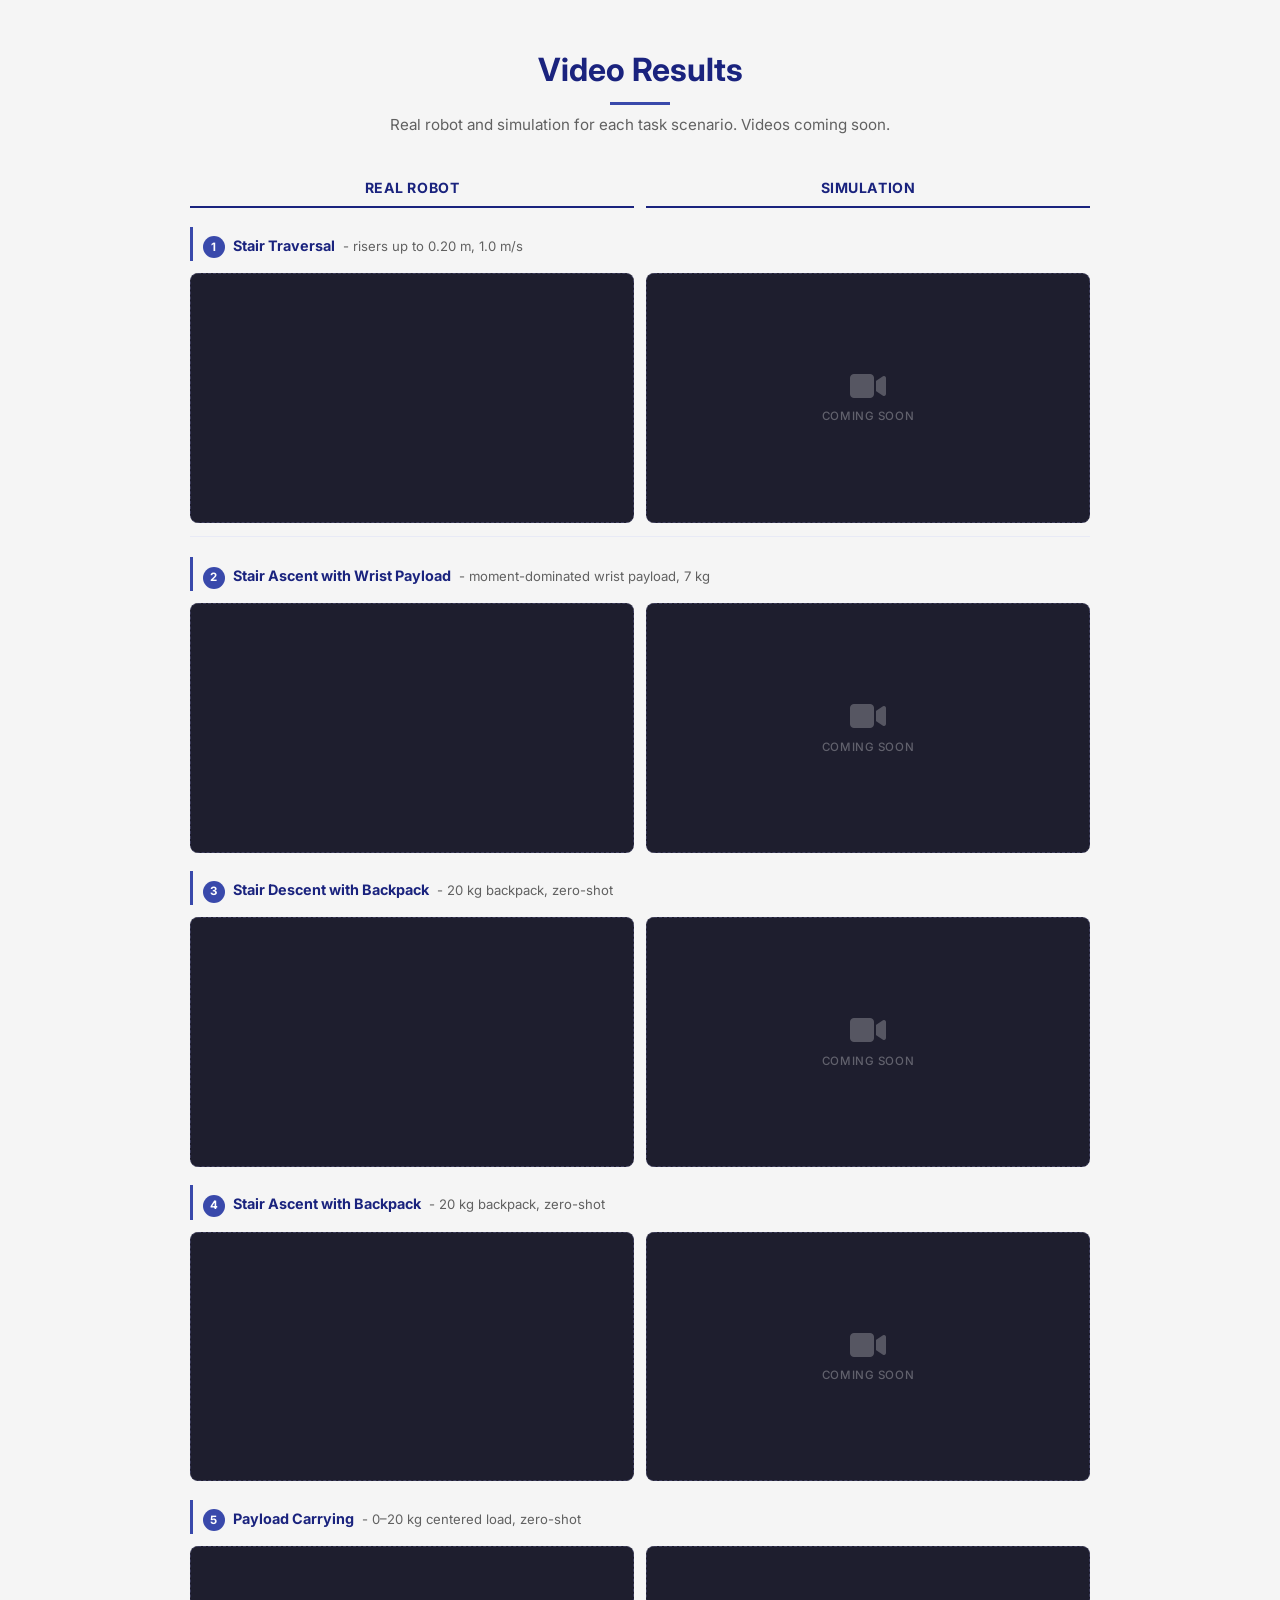
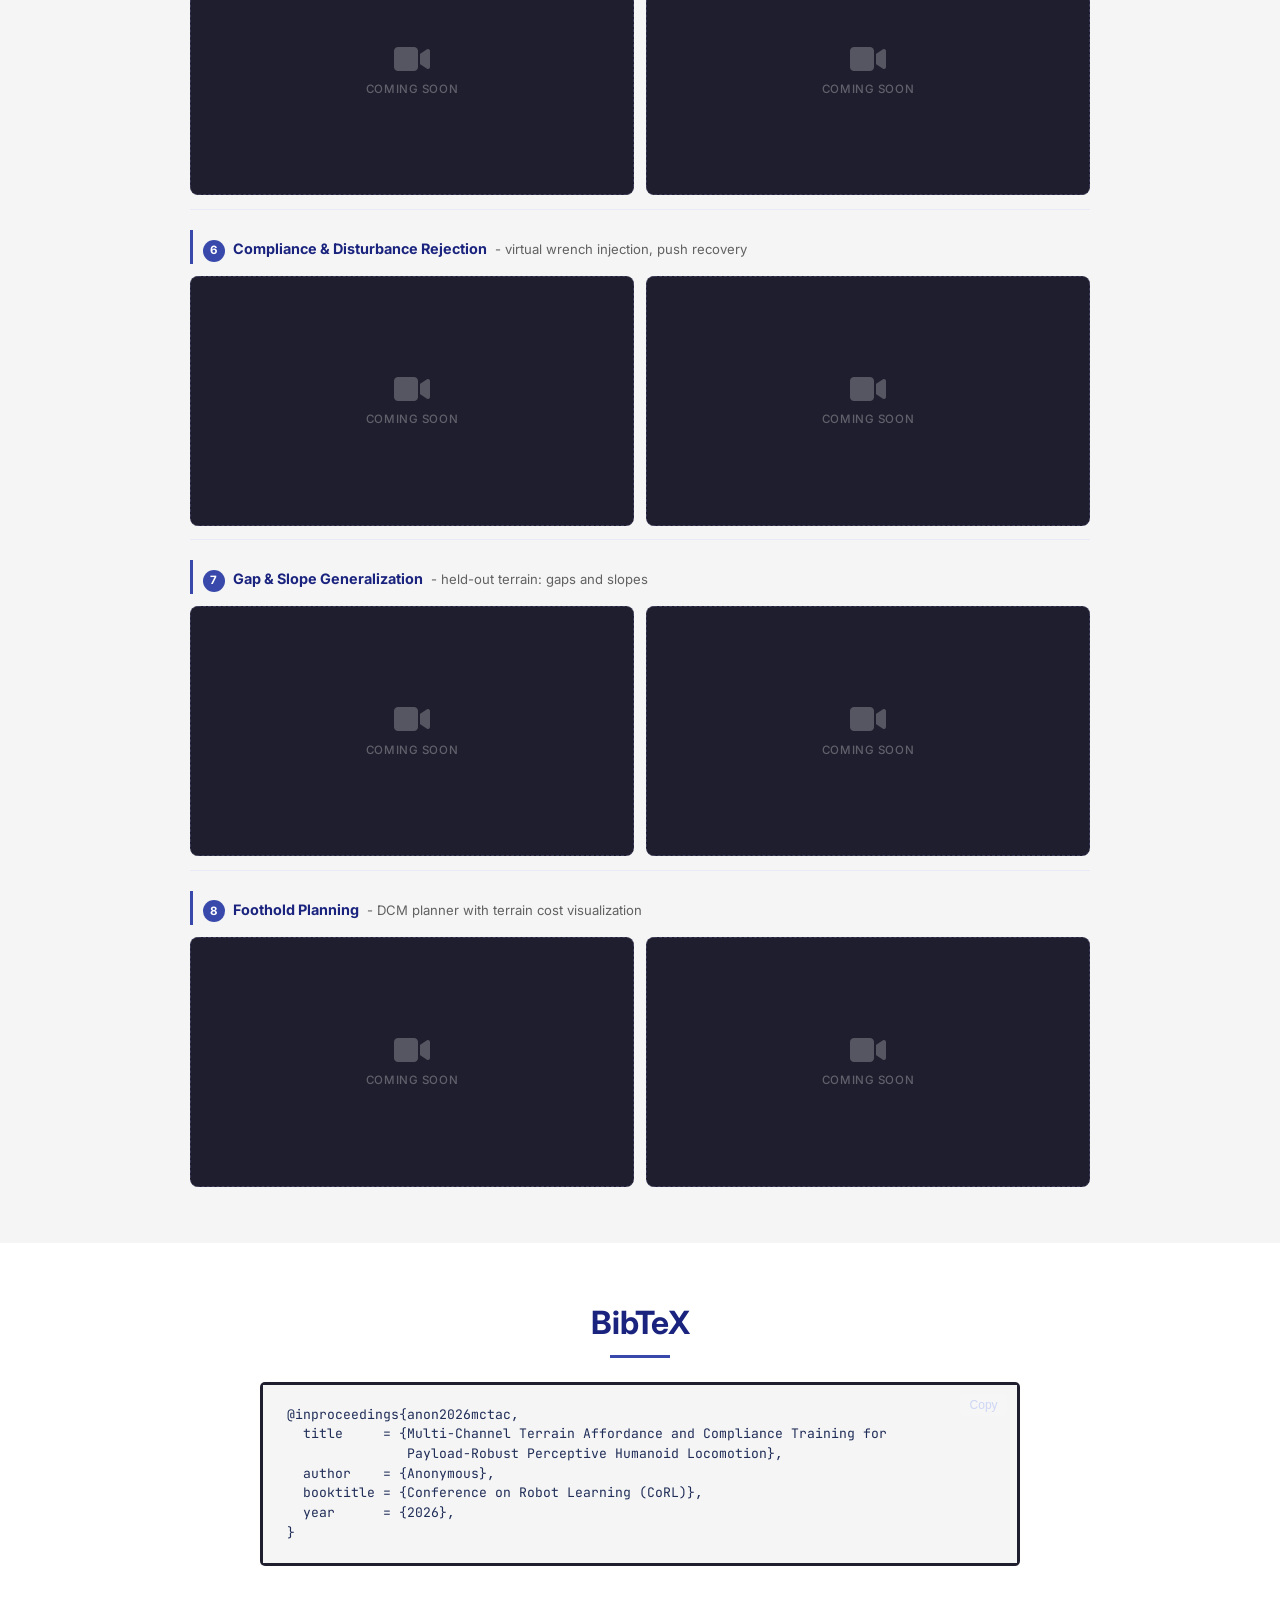
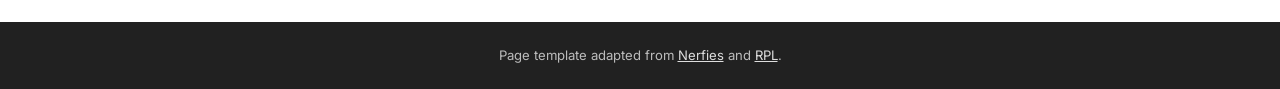
==== commit dc4821ec: "Add presentation" ====
--- a/index.html
+++ b/index.html
@@ -1,45 +1,48 @@
 <!DOCTYPE html>
 <html lang="en">
 
-<head>
-  <meta charset="utf-8">
-  <meta name="viewport" content="width=device-width, initial-scale=1">
-  <meta name="description"
-    content="TACT-ful: Multi-Channel Terrain Affordance and Compliance Training for Payload-Robust Perceptive Humanoid Locomotion. CoRL 2026.">
-  <meta name="keywords"
-    content="humanoid locomotion, terrain affordance, DCM foothold planning, reinforcement learning, payload generalization, perceptive locomotion, depth camera, CoRL 2026">
-
-  <title>TACT-ful: Multi-Channel Terrain Affordance and Compliance Training for Payload-Robust Perceptive Humanoid Locomotion
-  </title>
-
-  <!-- Open Graph -->
-  <meta property="og:title"
-    content="TACT-ful: Multi-Channel Terrain Affordance and Compliance Training for Payload-Robust Perceptive Humanoid Locomotion">
-  <meta property="og:description"
-    content="TACT-ful: Multi-channel terrain cost for DCM foothold planning and RL reward shaping, with lower-body compliance training for zero-shot payload generalization on service humanoids.">
-  <meta property="og:image" content="./static/images/teaser_vinfast_14.png">
-  <meta property="og:type" content="website">
-
-  <link rel="icon" href="./static/images/icon.png">
-
-  <!-- Fonts -->
-  <link rel="preconnect" href="https://fonts.googleapis.com">
-  <link rel="preconnect" href="https://fonts.gstatic.com" crossorigin>
-  <link
-    href="https://fonts.googleapis.com/css2?family=Inter:wght@300;400;500;600;700;800&family=Space+Grotesk:wght@400;500;600;700&family=Noto+Sans:ital,wght@0,400;0,600;1,400&family=JetBrains+Mono:wght@400;600&family=Orbitron:wght@700;900&family=Rajdhani:wght@600;700&family=Exo+2:wght@700;800&family=Audiowide&family=Oxanium:wght@700;800&family=DM+Sans:wght@700;800&family=Outfit:wght@700;800&family=Plus+Jakarta+Sans:wght@700;800&family=Syne:wght@700;800&family=Bebas+Neue&family=Oswald:wght@600;700&family=Barlow+Condensed:wght@600;700&family=Montserrat:wght@700;800&display=swap"
-    rel="stylesheet">
-
-  <!-- Academicons -->
-  <link rel="stylesheet" href="https://cdn.jsdelivr.net/gh/jpswalsh/academicons@1/css/academicons.min.css">
-
-  <!-- FontAwesome 6 -->
-  <link rel="stylesheet" href="https://cdnjs.cloudflare.com/ajax/libs/font-awesome/6.5.0/css/all.min.css">
-
-  <!-- Bulma -->
-  <link rel="stylesheet" href="./static/css/bulma.min.css">
-
-  <!-- MathJax for inline math rendering -->
-  <script>
+  <head>
+    <meta charset="utf-8">
+    <meta name="viewport" content="width=device-width, initial-scale=1">
+    <meta name="description"
+      content="TACT-ful: Multi-Channel Terrain Affordance and Compliance Training for Payload-Robust Perceptive Humanoid Locomotion. CoRL 2026.">
+    <meta name="keywords"
+      content="humanoid locomotion, terrain affordance, DCM foothold planning, reinforcement learning, payload generalization, perceptive locomotion, depth camera, CoRL 2026">
+
+    <title>TACT-ful: Multi-Channel Terrain Affordance and Compliance Training
+      for Payload-Robust Perceptive Humanoid Locomotion
+    </title>
+
+    <!-- Open Graph -->
+    <meta property="og:title"
+      content="TACT-ful: Multi-Channel Terrain Affordance and Compliance Training for Payload-Robust Perceptive Humanoid Locomotion">
+    <meta property="og:description"
+      content="TACT-ful: Multi-channel terrain cost for DCM foothold planning and RL reward shaping, with lower-body compliance training for zero-shot payload generalization on service humanoids.">
+    <meta property="og:image" content="./static/images/teaser_vinfast_14.png">
+    <meta property="og:type" content="website">
+
+    <link rel="icon" href="./static/images/icon.png">
+
+    <!-- Fonts -->
+    <link rel="preconnect" href="https://fonts.googleapis.com">
+    <link rel="preconnect" href="https://fonts.gstatic.com" crossorigin>
+    <link
+      href="https://fonts.googleapis.com/css2?family=Inter:wght@300;400;500;600;700;800&family=Space+Grotesk:wght@400;500;600;700&family=Noto+Sans:ital,wght@0,400;0,600;1,400&family=JetBrains+Mono:wght@400;600&family=Orbitron:wght@700;900&family=Rajdhani:wght@600;700&family=Exo+2:wght@700;800&family=Audiowide&family=Oxanium:wght@700;800&family=DM+Sans:wght@700;800&family=Outfit:wght@700;800&family=Plus+Jakarta+Sans:wght@700;800&family=Syne:wght@700;800&family=Bebas+Neue&family=Oswald:wght@600;700&family=Barlow+Condensed:wght@600;700&family=Montserrat:wght@700;800&display=swap"
+      rel="stylesheet">
+
+    <!-- Academicons -->
+    <link rel="stylesheet"
+      href="https://cdn.jsdelivr.net/gh/jpswalsh/academicons@1/css/academicons.min.css">
+
+    <!-- FontAwesome 6 -->
+    <link rel="stylesheet"
+      href="https://cdnjs.cloudflare.com/ajax/libs/font-awesome/6.5.0/css/all.min.css">
+
+    <!-- Bulma -->
+    <link rel="stylesheet" href="./static/css/bulma.min.css">
+
+    <!-- MathJax for inline math rendering -->
+    <script>
     window.MathJax = {
       tex: {
         inlineMath: [['$', '$'], ['\\(', '\\)']],
@@ -48,739 +51,1086 @@
       options: { skipHtmlTags: ['script', 'noscript', 'style', 'textarea', 'pre'] }
     };
   </script>
-  <script src="https://cdn.jsdelivr.net/npm/mathjax@3/es5/tex-chtml.js" async></script>
-
-  <!-- Custom styles -->
-  <link rel="stylesheet" href="./static/css/index.css">
-</head>
-
-<body>
-
-  <!-- ═══════════════════════════════════════════════
+    <script src="https://cdn.jsdelivr.net/npm/mathjax@3/es5/tex-chtml.js"
+      async></script>
+
+    <!-- Custom styles -->
+    <link rel="stylesheet" href="./static/css/index.css">
+
+    <style>
+    /* ── TLDR section ── */
+    .section-tldr {
+      background: linear-gradient(145deg, #f0f2ff 0%, #e8eaf6 100%);
+    }
+    .tldr-intro {
+      text-align: center;
+      font-size: 1.0rem;
+      color: #444;
+      font-weight: 500;
+      margin: 0 auto 1.5rem;
+      max-width: 680px;
+      line-height: 1.65;
+    }
+    .tldr-points {
+      display: flex;
+      flex-direction: column;
+      gap: 0.6rem;
+      margin-bottom: 2rem;
+    }
+    .tldr-point {
+      display: flex;
+      align-items: flex-start;
+      gap: 0.9rem;
+      background: #fff;
+      border-radius: 10px;
+      padding: 0.8rem 1.1rem;
+      box-shadow: 0 1px 5px rgba(57,73,171,0.09);
+      border-left: 4px solid #3949ab;
+    }
+    .tldr-num {
+      flex-shrink: 0;
+      width: 1.75rem; height: 1.75rem;
+      background: #3949ab;
+      color: #fff;
+      border-radius: 50%;
+      display: flex; align-items: center; justify-content: center;
+      font-weight: 800; font-size: 0.84rem;
+      margin-top: 0.1rem;
+    }
+    .tldr-text {
+      font-size: 0.88rem;
+      color: #333;
+      line-height: 1.65;
+    }
+    .tldr-text strong { color: #1a237e; }
+
+    /* ── presentation iframe ── */
+    .pres-wrapper {
+      position: relative;
+      width: 100%;
+      padding-bottom: 63.64%; /* 700 / 1100 */
+      height: 0;
+      overflow: hidden;
+      border-radius: 10px;
+      box-shadow: 0 4px 24px rgba(57,73,171,0.18);
+      border: 1px solid #c5cae9;
+    }
+    .pres-wrapper iframe {
+      position: absolute;
+      top: 0; left: 0;
+      width: 100%; height: 100%;
+      border: none;
+    }
+    .pres-caption {
+      text-align: center;
+      font-size: 0.78rem;
+      color: #999;
+      margin-top: 0.65rem;
+    }
+    .pres-caption a {
+      color: #3949ab;
+      text-decoration: none;
+      font-weight: 600;
+    }
+    .pres-caption a:hover { text-decoration: underline; }
+  </style>
+  </head>
+
+  <body>
+
+    <!-- ═══════════════════════════════════════════════
      HERO
 ══════════════════════════════════════════════════ -->
-  <section class="hero-paper" id="top">
-
-    <!-- Desktop navbar -->
-    <nav class="hero-navbar">
-      <a href="./static/paper.pdf" target="_blank">
-        <i class="fas fa-file-pdf"></i> Paper
-      </a>
-      <a href="#" title="arXiv - coming soon">
-        <i class="ai ai-arxiv"></i> arXiv
-      </a>
-      <a href="#" title="Video - coming soon">
-        <i class="fab fa-youtube"></i> Video
-      </a>
-      <a href="#" target="_blank">
-        <i class="fab fa-github"></i> Code (Coming Soon)
-      </a>
-    </nav>
-
-    <!-- Centered hero text -->
-    <div class="hero-body-content">
-      <div class="pita-acronym">TACT<span class="acronym-suffix">ful</span></div>
-      <div class="paper-title-hero">
-        Multi-Channel <span class="acr-letter">T</span>errain <span class="acr-letter">A</span>ffordance and <span
-          class="acr-letter">C</span>ompliance <span class="acr-letter">T</span>raining<br>
-        for Payload-Robust Perceptive Humanoid Locomotion
-      </div>
-      <div class="venue-badge">CoRL 2026 &nbsp;·&nbsp; Under Review</div>
-
-      <!-- Mobile link buttons -->
-      <div class="link-buttons" style="margin-top:0.5rem;">
-        <a class="link-btn btn-dark" href="./static/paper.pdf" target="_blank">
+    <section class="hero-paper" id="top">
+
+      <!-- Desktop navbar -->
+      <nav class="hero-navbar">
+        <a href="./static/paper.pdf" target="_blank">
           <i class="fas fa-file-pdf"></i> Paper
         </a>
-        <a class="link-btn btn-dark" href="#">
+        <a href="#" title="arXiv - coming soon">
           <i class="ai ai-arxiv"></i> arXiv
         </a>
-        <a class="link-btn btn-dark" href="#">
+        <a href="#" title="Video - coming soon">
           <i class="fab fa-youtube"></i> Video
         </a>
-        <a class="link-btn btn-dark" href="#" target="_blank">
+        <a href="#" target="_blank">
           <i class="fab fa-github"></i> Code (Coming Soon)
         </a>
+      </nav>
+
+      <!-- Centered hero text -->
+      <div class="hero-body-content">
+        <div class="pita-acronym">TACT<span
+            class="acronym-suffix">ful</span></div>
+        <div class="paper-title-hero">
+          Multi-Channel <span class="acr-letter">T</span>errain <span
+            class="acr-letter">A</span>ffordance and <span
+            class="acr-letter">C</span>ompliance <span
+            class="acr-letter">T</span>raining<br>
+          for Payload-Robust Perceptive Humanoid Locomotion
+        </div>
+        <div class="venue-badge">CoRL 2026 &nbsp;·&nbsp; Under Review</div>
+
+        <!-- Mobile link buttons -->
+        <div class="link-buttons" style="margin-top:0.5rem;">
+          <a class="link-btn btn-dark" href="./static/paper.pdf"
+            target="_blank">
+            <i class="fas fa-file-pdf"></i> Paper
+          </a>
+          <a class="link-btn btn-dark" href="#">
+            <i class="ai ai-arxiv"></i> arXiv
+          </a>
+          <a class="link-btn btn-dark" href="#">
+            <i class="fab fa-youtube"></i> Video
+          </a>
+          <a class="link-btn btn-dark" href="#" target="_blank">
+            <i class="fab fa-github"></i> Code (Coming Soon)
+          </a>
+        </div>
       </div>
-    </div>
-
-  </section>
-
-  <!-- ═══════════════════════════════════════════════
+
+    </section>
+
+    <!-- ═══════════════════════════════════════════════
      AUTHORS
 ══════════════════════════════════════════════════ -->
-  <section class="authors-section" id="authors">
-    <div class="narrow">
-      <p class="paper-title-main">
-        TACT-ful: Multi-Channel Terrain Affordance and Compliance Training for Payload-Robust Perceptive Humanoid Locomotion
-      </p>
-      <p class="authors-block">
-        Anonymous Authors
-      </p>
-      <p class="affil-block">Anonymous Institution &nbsp;·&nbsp; <em>Author list omitted for double-blind review</em>
-      </p>
-
-      <div class="link-buttons">
-        <a class="link-btn btn-dark" href="./static/paper.pdf" target="_blank">
-          <i class="fas fa-file-pdf"></i> PDF
-        </a>
-        <a class="link-btn btn-dark" href="#">
-          <i class="ai ai-arxiv"></i> arXiv
-        </a>
-        <a class="link-btn btn-dark" href="#">
-          <i class="fab fa-youtube"></i> Video
-        </a>
-        <a class="link-btn btn-outline" href="#" target="_blank">
-          <i class="fab fa-github"></i> Code (Coming Soon)
-        </a>
+    <section class="authors-section" id="authors">
+      <div class="narrow">
+        <p class="paper-title-main">
+          TACT-ful: Multi-Channel Terrain Affordance and Compliance Training for
+          Payload-Robust Perceptive Humanoid Locomotion
+        </p>
+        <p class="authors-block">
+          Anonymous Authors
+        </p>
+        <p class="affil-block">Anonymous Institution &nbsp;·&nbsp; <em>Author
+            list omitted for double-blind review</em>
+        </p>
+
+        <div class="link-buttons">
+          <a class="link-btn btn-dark" href="./static/paper.pdf"
+            target="_blank">
+            <i class="fas fa-file-pdf"></i> PDF
+          </a>
+          <a class="link-btn btn-dark" href="#">
+            <i class="ai ai-arxiv"></i> arXiv
+          </a>
+          <a class="link-btn btn-dark" href="#">
+            <i class="fab fa-youtube"></i> Video
+          </a>
+          <a class="link-btn btn-outline" href="#" target="_blank">
+            <i class="fab fa-github"></i> Code (Coming Soon)
+          </a>
+        </div>
       </div>
-    </div>
-  </section>
-
-  <!-- ═══════════════════════════════════════════════
+    </section>
+
+    <!-- ═══════════════════════════════════════════════
      TEASER GALLERY
 ══════════════════════════════════════════════════ -->
-  <section class="section-pad" id="teaser" style="padding-top:1.5rem;">
-    <div style="max-width:1100px;margin:0 auto;padding:0 1rem;">
-
-      <!-- Row 1: full-width banner -->
-      <img class="teaser-banner" src="./static/images/teaser_vinfast1.png" alt="Service humanoid traversing stairs with payload">
-
-      <!-- Row 2: two equal real-robot thumbnails -->
-      <div class="teaser-strip">
-        <figure>
-          <img src="./static/images/teaser_vinfast2.png" alt="Real robot stair traversal - front view">
-          <!--<figcaption>Real robot · stair traversal</figcaption>-->
-        </figure>
-        <figure>
-          <img src="./static/images/teaser_vinfast3.png" alt="Real robot stair traversal - side view">
-          <!--<figcaption>Real robot · with payload</figcaption>-->
-        </figure>
+    <section class="section-pad" id="teaser" style="padding-top:1.5rem;">
+      <div style="max-width:1100px;margin:0 auto;padding:0 1rem;">
+
+        <!-- Row 1: full-width banner -->
+        <img class="teaser-banner" src="./static/images/teaser_vinfast1.png"
+          alt="Service humanoid traversing stairs with payload">
+
+        <!-- Row 2: two equal real-robot thumbnails -->
+        <div class="teaser-strip">
+          <figure>
+            <img src="./static/images/teaser_vinfast2.png"
+              alt="Real robot stair traversal - front view">
+            <!--<figcaption>Real robot · stair traversal</figcaption>-->
+          </figure>
+          <figure>
+            <img src="./static/images/teaser_vinfast3.png"
+              alt="Real robot stair traversal - side view">
+            <!--<figcaption>Real robot · with payload</figcaption>-->
+          </figure>
+        </div>
+
+        <!-- Row 3: teaser_2 centered standalone -->
+        <div class="teaser-solo">
+          <img src="./static/images/teaser_2.png"
+            alt="Terrain affordance map and foothold selection">
+        </div>
+
+        <!-- Row 4: two equal real-robot down and up stair traversal thumbnails -->
+        <div class="teaser-experiment">
+          <figure>
+            <img src="./static/images/F6.Experiment_down.png"
+              alt="Real robot descending stairs">
+            <!--<figcaption>↓ Descending stairs</figcaption>-->
+          </figure>
+          <figure>
+            <img src="./static/images/F6.Experiment_up.png"
+              alt="Real robot ascending stairs">
+            <!--<figcaption>↑ Ascending stairs</figcaption>-->
+          </figure>
+        </div>
+
+        <p class="fig-caption mt-2">
+          <strong>Figure 1.</strong> A service humanoid traversing structured
+          non-flat terrain while carrying a payload.
+        </p>
       </div>
-
-      <!-- Row 3: teaser_2 centered standalone -->
-      <div class="teaser-solo">
-        <img src="./static/images/teaser_2.png" alt="Terrain affordance map and foothold selection">
+    </section>
+
+    <!-- ═══════════════════════════════════════════════
+     TL;DR + PRESENTATION EMBED
+══════════════════════════════════════════════════ -->
+    <section class="section-pad section-tldr" id="tldr">
+      <div class="narrow">
+        <h2 class="section-title">TL;DR</h2>
+        <hr
+          style="border:none;border-top:3px solid #3949ab;width:60px;margin:0.5rem auto 1.2rem;">
+
+        <p class="tldr-intro">
+          Three ideas trained in one standard PPO run — no distillation, no
+          force sensors, no teacher-student staging.
+        </p>
+
+        <div class="tldr-points">
+          <div class="tldr-point">
+            <div class="tldr-num">1</div>
+            <div class="tldr-text">
+              <strong>Multi-channel terrain cost:</strong>
+              Flatness ($Q$), steepness ($E$), and velocity-aware height
+              feasibility ($M$) simultaneously
+              drive a GPU-parallel DCM foothold planner and shape dense per-step
+              affordance rewards for the RL policy.
+              A Bézier swing trajectory with adaptive apex bias extends foothold
+              tracking to sole orientation,
+              guiding the foot through riser crossings and tread landings.
+            </div>
+          </div>
+          <div class="tldr-point">
+            <div class="tldr-num">2</div>
+            <div class="tldr-text">
+              <strong>Lower-body compliance without force sensing:</strong>
+              A virtual spring-damper injected at a sampled load attachment
+              point generates physically consistent
+              force and moment; wrench-aware compliance targets teach the policy
+              to yield to payload perturbations
+              zero-shot — up to ~15 kg centered load and for moment-dominated
+              wrist loads.
+            </div>
+          </div>
+          <div class="tldr-point">
+            <div class="tldr-num">3</div>
+            <div class="tldr-text">
+              <strong>Sim-to-real, zero-shot deployment:</strong>
+              The system is deployed directly from simulation on a service
+              humanoid with configuration changes only,
+              reaching 1.0 m/s on stairs with 0.20 m risers and carrying up to
+              20 kg payload
+              in qualitative hardware demonstrations.
+            </div>
+          </div>
+        </div>
+
+        <div class="pres-wrapper">
+          <iframe src="./presentation.html"
+            title="TACT-ful — slide deck overview"
+            allow="fullscreen"
+            loading="lazy"></iframe>
+        </div>
+        <p class="pres-caption">
+          11-slide overview — arrow keys or click to navigate &nbsp;·&nbsp;
+          <a href="./presentation.html" target="_blank">Open full page →</a>
+        </p>
       </div>
-
-      <!-- Row 4: two equal real-robot down and up stair traversal thumbnails -->
-      <div class="teaser-experiment">
-        <figure>
-          <img src="./static/images/F6.Experiment_down.png" alt="Real robot descending stairs">
-          <!--<figcaption>↓ Descending stairs</figcaption>-->
-        </figure>
-        <figure>
-          <img src="./static/images/F6.Experiment_up.png" alt="Real robot ascending stairs">
-          <!--<figcaption>↑ Ascending stairs</figcaption>-->
-        </figure>
-      </div>
-
-      <p class="fig-caption mt-2">
-        <strong>Figure 1.</strong> A service humanoid traversing structured non-flat terrain while carrying a payload.
-      </p>
-    </div>
-  </section>
-
-  <!-- ═══════════════════════════════════════════════
+    </section>
+
+    <!-- ═══════════════════════════════════════════════
      ABSTRACT
 ══════════════════════════════════════════════════ -->
-  <section class="section-pad section-gray" id="abstract">
-    <div class="narrow">
-      <h2 class="section-title">Abstract</h2>
-      <hr style="border:none;border-top:3px solid #3949ab;width:60px;margin:0.5rem auto 1.5rem;">
-      <p class="abstract-text">
-        Foothold selection on structured terrain requires explicit reasoning about contact planarity, surface steepness, and kinematic reachability, properties not captured by a single height-based terrain signal.
-        We propose a multi-channel terrain cost combining flatness, steepness, and velocity-aware height feasibility, plus a forward climb reward, that simultaneously drives a GPU-parallel divergent component of motion (DCM) foothold planner and shapes a dense per-step affordance reward for an asymmetric actor-critic policy trained with proximal policy optimization (PPO) from depth images.
-        A Bézier swing trajectory with adaptive apex bias extends foothold tracking to joint position-and-orientation, using the arc tangent to guide sole orientation through riser crossings and tread landings.
-        To support payload tasks, we introduce a lower-body compliance training procedure in which a virtual wrench is injected at a sampled load attachment point, generating physically consistent force and moment;
-        wrench-aware compliance targets replace rigid pose penalties, and the policy learns to yield to load-induced perturbations without force sensing.
-        The full system trains end-to-end with standard PPO, no distillation, and no teacher-student staging, and is deployed on a humanoid directly from simulation with configuration changes only.
-        In simulation, the policy reaches $1.0~\mathrm{m/s}$ on stairs with risers up to $0.20~\mathrm{m}$ and improves payload robustness up to ${\sim}15~\mathrm{kg}$ centered load and for moment-dominated wrist loads without fine-tuning.
-        We also provide a qualitative hardware demonstration on structured terrain.
-      </p>
-
-      <div class="keywords-block mt-3">
-        <span class="kw-tag">Humanoid Locomotion</span>
-        <span class="kw-tag">Terrain Affordance Learning</span>
-        <span class="kw-tag">Payload Compliance</span>
+    <section class="section-pad section-gray" id="abstract">
+      <div class="narrow">
+        <h2 class="section-title">Abstract</h2>
+        <hr
+          style="border:none;border-top:3px solid #3949ab;width:60px;margin:0.5rem auto 1.5rem;">
+        <p class="abstract-text">
+          Foothold selection on structured terrain requires explicit reasoning
+          about contact planarity, surface steepness, and kinematic
+          reachability, properties not captured by a single height-based terrain
+          signal.
+          We propose a multi-channel terrain cost combining flatness, steepness,
+          and velocity-aware height feasibility, plus a forward climb reward,
+          that simultaneously drives a GPU-parallel divergent component of
+          motion (DCM) foothold planner and shapes a dense per-step affordance
+          reward for an asymmetric actor-critic policy trained with proximal
+          policy optimization (PPO) from depth images.
+          A Bézier swing trajectory with adaptive apex bias extends foothold
+          tracking to joint position-and-orientation, using the arc tangent to
+          guide sole orientation through riser crossings and tread landings.
+          To support payload tasks, we introduce a lower-body compliance
+          training procedure in which a virtual wrench is injected at a sampled
+          load attachment point, generating physically consistent force and
+          moment;
+          wrench-aware compliance targets replace rigid pose penalties, and the
+          policy learns to yield to load-induced perturbations without force
+          sensing.
+          The full system trains end-to-end with standard PPO, no distillation,
+          and no teacher-student staging, and is deployed on a humanoid directly
+          from simulation with configuration changes only.
+          In simulation, the policy reaches $1.0~\mathrm{m/s}$ on stairs with
+          risers up to $0.20~\mathrm{m}$ and improves payload robustness up to
+          ${\sim}15~\mathrm{kg}$ centered load and for moment-dominated wrist
+          loads without fine-tuning.
+          We also provide a qualitative hardware demonstration on structured
+          terrain.
+        </p>
+
+        <div class="keywords-block mt-3">
+          <span class="kw-tag">Humanoid Locomotion</span>
+          <span class="kw-tag">Terrain Affordance Learning</span>
+          <span class="kw-tag">Payload Compliance</span>
+        </div>
       </div>
-    </div>
-  </section>
-
-  <!-- ═══════════════════════════════════════════════
+    </section>
+
+    <!-- ═══════════════════════════════════════════════
      SYSTEM OVERVIEW
 ══════════════════════════════════════════════════ -->
-  <section class="section-pad" id="overview">
-    <div style="max-width:1060px;margin:0 auto;">
-      <h2 class="section-title">System Overview</h2>
-      <hr style="border:none;border-top:3px solid #3949ab;width:60px;margin:0.5rem auto 1.5rem;">
-      <img class="system-fig" src="./static/images/System Overview - Perceptive.svg"
-        alt="Overview of the proposed framework">
-      <p class="fig-caption">
-        <strong>Figure 2.</strong> Overview of the proposed framework.
-      </p>
-    </div>
-  </section>
-
-  <!-- ═══════════════════════════════════════════════
+    <section class="section-pad" id="overview">
+      <div style="max-width:1060px;margin:0 auto;">
+        <h2 class="section-title">System Overview</h2>
+        <hr
+          style="border:none;border-top:3px solid #3949ab;width:60px;margin:0.5rem auto 1.5rem;">
+        <img class="system-fig"
+          src="./static/images/System Overview - Perceptive.svg"
+          alt="Overview of the proposed framework">
+        <p class="fig-caption">
+          <strong>Figure 2.</strong> Overview of the proposed framework.
+        </p>
+      </div>
+    </section>
+
+    <!-- ═══════════════════════════════════════════════
      KEY CONTRIBUTIONS
 ══════════════════════════════════════════════════ -->
-  <section class="section-pad section-gray" id="contributions">
-    <div class="narrow">
-      <h2 class="section-title">Key Contributions</h2>
-      <hr style="border:none;border-top:3px solid #3949ab;width:60px;margin:0.5rem auto 2rem;">
-
-      <div class="columns is-multiline is-variable is-4">
-
-        <!-- Contribution 1 -->
-        <div class="column is-one-third-desktop is-half-tablet">
-          <div class="contrib-card">
-            <div class="contrib-icon"><i class="fas fa-layer-group"></i></div>
-            <div class="contrib-title">Multi-Channel Terrain Cost with Terrain-Adaptive Swing and Tangent-Guided Foot Orientation</div>
-            <p class="contrib-text">
-              Flatness ($Q$), steepness ($E$), velocity-aware height feasibility ($M$), and a climb bonus
-              jointly drive a GPU-parallel DCM foothold planner and serve as a dense terrain-affordance
-              learning signal for the RL policy. A Bézier swing trajectory with adaptive apex bias and
-              clearance extends foothold tracking to joint position-and-orientation references, using the
-              arc tangent to guide sole orientation through riser crossings and tread landings.
-            </p>
-            <div class="contrib-tags">
-              <span class="tag-pill">Q · Flatness</span>
-              <span class="tag-pill">E · Steepness</span>
-              <span class="tag-pill">M · Height Feasibility</span>
-              <span class="tag-pill">Bézier Swing</span>
-              <span class="tag-pill">DCM Planner</span>
-              <span class="tag-pill">Tangent-Guided Orientation</span>
-            </div>
-          </div>
-        </div>
-
-        <!-- Contribution 2 -->
-        <div class="column is-one-third-desktop is-half-tablet">
-          <div class="contrib-card">
-            <div class="contrib-icon"><i class="fas fa-arrows-down-to-line"></i></div>
-            <div class="contrib-title">Lower-Body Compliance Training for Payload-Robust Locomotion</div>
-            <p class="contrib-text">
-              A virtual wrench injected at a sampled load attachment point generates physically consistent
-              force and moment; together with wrench-aware compliance targets for pelvis height and trunk
-              orientation, it teaches the policy to yield to payload-induced perturbations without force
-              sensing, improving robustness up to ${\sim}15\,\text{kg}$ centered load and for
-              moment-dominated wrist loads without payload-specific fine-tuning.
-            </p>
-            <div class="contrib-tags">
-              <span class="tag-pill">Virtual Wrench Injection</span>
-              <span class="tag-pill">Cosine-Power Sampling</span>
-              <span class="tag-pill">Wrench-Aware Targets</span>
-              <span class="tag-pill">~15 kg Zero-Shot</span>
-            </div>
-          </div>
-        </div>
-
-        <!-- Contribution 3 -->
-        <div class="column is-one-third-desktop is-half-tablet">
-          <div class="contrib-card">
-            <div class="contrib-icon"><i class="fas fa-microchip"></i></div>
-            <div class="contrib-title">Integrated End-to-End Pipeline with a Qualitative Hardware Demonstration</div>
-            <p class="contrib-text">
-              The system trains with standard PPO in a single run (no distillation, no teacher-student
-              staging) and combines terrain-aware foothold selection with payload compliance, deployed
-              zero-shot from simulation on a service humanoid traversing structured terrain while carrying
-              payload.
-            </p>
-            <div class="contrib-tags">
-              <span class="tag-pill">Standard PPO</span>
-              <span class="tag-pill">No Distillation</span>
-              <span class="tag-pill">Sim-to-Real</span>
-              <span class="tag-pill">Hardware Demo</span>
-            </div>
-          </div>
-        </div>
-
+    <section class="section-pad section-gray" id="contributions">
+      <div class="narrow">
+        <h2 class="section-title">Key Contributions</h2>
+        <hr
+          style="border:none;border-top:3px solid #3949ab;width:60px;margin:0.5rem auto 2rem;">
+
+        <div class="columns is-multiline is-variable is-4">
+
+          <!-- Contribution 1 -->
+          <div class="column is-one-third-desktop is-half-tablet">
+            <div class="contrib-card">
+              <div class="contrib-icon"><i class="fas fa-layer-group"></i></div>
+              <div class="contrib-title">Multi-Channel Terrain Cost with
+                Terrain-Adaptive Swing and Tangent-Guided Foot Orientation</div>
+              <p class="contrib-text">
+                Flatness ($Q$), steepness ($E$), velocity-aware height
+                feasibility ($M$), and a climb bonus
+                jointly drive a GPU-parallel DCM foothold planner and serve as a
+                dense terrain-affordance
+                learning signal for the RL policy. A Bézier swing trajectory
+                with adaptive apex bias and
+                clearance extends foothold tracking to joint
+                position-and-orientation references, using the
+                arc tangent to guide sole orientation through riser crossings
+                and tread landings.
+              </p>
+              <div class="contrib-tags">
+                <span class="tag-pill">Q · Flatness</span>
+                <span class="tag-pill">E · Steepness</span>
+                <span class="tag-pill">M · Height Feasibility</span>
+                <span class="tag-pill">Bézier Swing</span>
+                <span class="tag-pill">DCM Planner</span>
+                <span class="tag-pill">Tangent-Guided Orientation</span>
+              </div>
+            </div>
+          </div>
+
+          <!-- Contribution 2 -->
+          <div class="column is-one-third-desktop is-half-tablet">
+            <div class="contrib-card">
+              <div class="contrib-icon"><i
+                  class="fas fa-arrows-down-to-line"></i></div>
+              <div class="contrib-title">Lower-Body Compliance Training for
+                Payload-Robust Locomotion</div>
+              <p class="contrib-text">
+                A virtual wrench injected at a sampled load attachment point
+                generates physically consistent
+                force and moment; together with wrench-aware compliance targets
+                for pelvis height and trunk
+                orientation, it teaches the policy to yield to payload-induced
+                perturbations without force
+                sensing, improving robustness up to ${\sim}15\,\text{kg}$
+                centered load and for
+                moment-dominated wrist loads without payload-specific
+                fine-tuning.
+              </p>
+              <div class="contrib-tags">
+                <span class="tag-pill">Virtual Wrench Injection</span>
+                <span class="tag-pill">Cosine-Power Sampling</span>
+                <span class="tag-pill">Wrench-Aware Targets</span>
+                <span class="tag-pill">~15 kg Zero-Shot</span>
+              </div>
+            </div>
+          </div>
+
+          <!-- Contribution 3 -->
+          <div class="column is-one-third-desktop is-half-tablet">
+            <div class="contrib-card">
+              <div class="contrib-icon"><i class="fas fa-microchip"></i></div>
+              <div class="contrib-title">Integrated End-to-End Pipeline with a
+                Qualitative Hardware Demonstration</div>
+              <p class="contrib-text">
+                The system trains with standard PPO in a single run (no
+                distillation, no teacher-student
+                staging) and combines terrain-aware foothold selection with
+                payload compliance, deployed
+                zero-shot from simulation on a service humanoid traversing
+                structured terrain while carrying
+                payload.
+              </p>
+              <div class="contrib-tags">
+                <span class="tag-pill">Standard PPO</span>
+                <span class="tag-pill">No Distillation</span>
+                <span class="tag-pill">Sim-to-Real</span>
+                <span class="tag-pill">Hardware Demo</span>
+              </div>
+            </div>
+          </div>
+
+        </div>
       </div>
-    </div>
-  </section>
-
-  <!-- ═══════════════════════════════════════════════
+    </section>
+
+    <!-- ═══════════════════════════════════════════════
      METHOD DETAIL - MULTI-CHANNEL TERRAIN COST
 ══════════════════════════════════════════════════ -->
-  <section class="section-pad" id="method">
-    <div class="narrow">
-      <h2 class="section-title">Method</h2>
-      <hr style="border:none;border-top:3px solid #3949ab;width:60px;margin:0.5rem auto 2rem;">
-
-      <!-- DCM / Terrain Cost -->
-      <div style="margin-bottom:3rem;">
-        <h3 style="font-size:1.25rem;font-weight:700;color:#1a237e;margin-bottom:0.8rem;">
-          Multi-Channel Terrain Cost &amp; DCM Foothold Planning
-        </h3>
-        <p style="font-size:0.9rem;line-height:1.8;color:#444;margin-bottom:1rem;">
-          The planner selects the candidate foothold cell $i$ that minimises a total cost
-          $$\mathcal{J}_i = \alpha_{\text{pos}}\,d_{\text{pos},i}
-          + \alpha_{\text{dcm}}\,d_{\text{dcm},i}
-          + \alpha_E E_i + \alpha_Q Q_i + \alpha_M M_i
-          - \alpha_{\text{climb}}\,b_i,$$
-          where the three terrain channels are:
-        </p>
-        <div class="columns is-variable is-4">
-          <div class="column">
-            <div style="background:#e8eaf6;border-radius:8px;padding:1rem;">
-              <strong style="color:#1a237e;">Flatness $Q_i$</strong><br>
-              <!--<span style="font-size:0.85rem;color:#555;">
+    <section class="section-pad" id="method">
+      <div class="narrow">
+        <h2 class="section-title">Method</h2>
+        <hr
+          style="border:none;border-top:3px solid #3949ab;width:60px;margin:0.5rem auto 2rem;">
+
+        <!-- DCM / Terrain Cost -->
+        <div style="margin-bottom:3rem;">
+          <h3
+            style="font-size:1.25rem;font-weight:700;color:#1a237e;margin-bottom:0.8rem;">
+            Multi-Channel Terrain Cost &amp; DCM Foothold Planning
+          </h3>
+          <p
+            style="font-size:0.9rem;line-height:1.8;color:#444;margin-bottom:1rem;">
+            The planner selects the candidate foothold cell $i$ that minimises a
+            total cost
+            $$\mathcal{J}_i = \alpha_{\text{pos}}\,d_{\text{pos},i}
+            + \alpha_{\text{dcm}}\,d_{\text{dcm},i}
+            + \alpha_E E_i + \alpha_Q Q_i + \alpha_M M_i
+            - \alpha_{\text{climb}}\,b_i,$$
+            where the three terrain channels are:
+          </p>
+          <div class="columns is-variable is-4">
+            <div class="column">
+              <div style="background:#e8eaf6;border-radius:8px;padding:1rem;">
+                <strong style="color:#1a237e;">Flatness $Q_i$</strong><br>
+                <!--<span style="font-size:0.85rem;color:#555;">
                 Elevation range (max − min) over a footprint-sized kernel. A sole straddling a height
                 discontinuity tilts, reducing friction cone admissibility. Range correctly flags a foot
                 split across two tread levels even when each half is individually flat.
               </span>-->
-            </div>
-          </div>
-          <div class="column">
-            <div style="background:#e8eaf6;border-radius:8px;padding:1rem;">
-              <strong style="color:#1a237e;">Steepness $E_i$</strong><br>
-              <!--<span style="font-size:0.85rem;color:#555;">
+              </div>
+            </div>
+            <div class="column">
+              <div style="background:#e8eaf6;border-radius:8px;padding:1rem;">
+                <strong style="color:#1a237e;">Steepness $E_i$</strong><br>
+                <!--<span style="font-size:0.85rem;color:#555;">
                 Max-pooled Sobel gradient magnitude over the footprint. Max pooling deliberately propagates
                 the worst gradient: a foot partially overlapping a riser registers the full riser steepness
                 even if the other half is flat.
               </span>-->
-            </div>
-          </div>
-          <div class="column">
-            <div style="background:#e8eaf6;border-radius:8px;padding:1rem;">
-              <strong style="color:#1a237e;">Height Feasibility $M_i$</strong><br>
-              <!--<span style="font-size:0.85rem;color:#555;">
+              </div>
+            </div>
+            <div class="column">
+              <div style="background:#e8eaf6;border-radius:8px;padding:1rem;">
+                <strong style="color:#1a237e;">Height Feasibility
+                  $M_i$</strong><br>
+                <!--<span style="font-size:0.85rem;color:#555;">
                 Quadratic penalty above a velocity-aware effective step-height limit
                 $h^*_\text{eff}(v_x)$. At low speed the robot lacks leg momentum for tall step-ups;
                 at rated speed the dynamic drive can clear the full height.
               </span>-->
-            </div>
-          </div>
+              </div>
+            </div>
+          </div>
+        </div>
+
+        <!-- Bézier Trajectories -->
+        <div>
+          <h3
+            style="font-size:1.25rem;font-weight:700;color:#1a237e;margin-bottom:0.8rem;">
+            Bézier Swing Trajectories with Adaptive Apex Bias
+          </h3>
+          <p
+            style="font-size:0.9rem;line-height:1.8;color:#444;margin-bottom:1.2rem;">
+            After selecting per-foot landing target $\mathbf{p}^*_f$, the swing
+            foot tracks
+            a quadratic Bézier arc whose tangent simultaneously determines foot
+            orientation:
+            $$\left\{\begin{aligned}
+            \mathbf{p}(u) &= {(1-u)}^2\,\mathbf{p}_\ell +
+            2(1-u)u\,\mathbf{p}_{\mathrm{apex}} + u^2\,\mathbf{p}^*_f,\\
+            \dot{\mathbf{p}}(u) &=
+            2(1-u)(\mathbf{p}_{\mathrm{apex}}-\mathbf{p}_\ell) +
+            2u(\mathbf{p}^*_f-\mathbf{p}_{\mathrm{apex}}),
+            \end{aligned}\right.\quad u\in[0,1]$$
+            where $\mathbf{p}_\ell$ is the lift-off position and
+            $\dot{\mathbf{p}}(u)$ points in the
+            direction of instantaneous foot travel. The apex $xy$ is biased
+            toward whichever endpoint
+            is higher:
+            $$\mathrm{bias} = \mathrm{clip}\!\left(0.5 + \kappa\,\frac{\Delta
+            z}{h^*_{\max}},\;b_{\min},\;b_{\max}\right),
+            \qquad \mathbf{p}_{\mathrm{apex},xy} =
+            (1-\mathrm{bias})\,\mathbf{p}_{\ell,xy} +
+            \mathrm{bias}\,\mathbf{p}^*_{f,xy}.$$
+            For step-up ($\Delta z > 0$), bias $> 0.5$ places the trajectory
+            peak over the riser face,
+            preventing premature descent onto the vertical surface; for
+            step-down ($\Delta z < 0$),
+            bias $< 0.5$ extends horizontal travel before descent, reducing the
+            landing impact angle.
+            The apex height adapts to terrain relief:
+            $$c = \min\!\bigl(c_{\min} + s\,|\Delta z|,\;c_{\max}\bigr),
+            \qquad z_{\mathrm{apex}} = 2\bigl(\max(z_\ell,\,z^*_f) + c\bigr) -
+            \tfrac{1}{2}(z_\ell + z^*_f).$$
+            The tangent is vertical at
+            $$u_{\mathrm{peak}} = \frac{z_\ell - z_{\mathrm{apex}}}{z_\ell -
+            2z_{\mathrm{apex}} + z^*_f},$$
+            equal to $0.5$ for level steps and shifting toward the higher
+            endpoint on transitions.
+            A phase-conditional schedule derived from $\dot{\mathbf{p}}(u)$
+            guides sole orientation
+            through two windows around $u_{\mathrm{peak}}$: in the
+            <em>pre-apex</em> window,
+            $\dot{\mathbf{p}}$ is rotated $90°$ in the sagittal plane
+            ($(t_x,t_y,t_z)\!\mapsto\!(t_z,t_y,{-}t_x)$) and normalized,
+            yielding a forward-downward direction that guides the sole through
+            the riser and reduces
+            toe-strike risk; in the <em>post-apex</em> window,
+            $\hat{\mathbf{t}}_f = \dot{\mathbf{p}}/\|\dot{\mathbf{p}}\|$ aligns
+            the foot with the
+            forward travel direction for tread landing; elsewhere no orientation
+            constraint is applied.
+            Both position proximity and foot heading are jointly optimized
+            during swing
+            via an exponential proximity kernel
+            $$r_{\mathrm{foothold}} = \sum_f I_{\mathrm{swing},f}
+            \exp\!\bigl(-\sigma_p\,\|\mathbf{p}_f -
+            \mathbf{p}_{\mathrm{B\acute{e}z}}(t)\|^2
+            -\sigma_d\,\|\hat{\mathbf{d}}_f - \hat{\mathbf{t}}_f(u)\|^2\bigr),$$
+            where $\hat{\mathbf{d}}_f = R_f\hat{\mathbf{e}}_x$ is the foot
+            forward axis and
+            $\sigma_d = 0$ recovers the position-only form when orientation is
+            not used.
+          </p>
+          <div class="bezier-grid">
+            <div class="bezier-item">
+              <img src="./static/images/bezier_step_up.png"
+                alt="Bézier trajectory for step-up">
+              <div class="bezier-label">(a) Step-Up &mdash; apex biased over
+                riser face</div>
+            </div>
+            <div class="bezier-item">
+              <img src="./static/images/bezier_step_down.png"
+                alt="Bézier trajectory for step-down">
+              <div class="bezier-label">(b) Step-Down &mdash; extended
+                horizontal travel before descent</div>
+            </div>
+            <div class="bezier-item">
+              <img src="./static/images/bezier_gap.png"
+                alt="Bézier trajectory for gap crossing">
+              <div class="bezier-label">(c) Gap Crossing</div>
+            </div>
+            <div class="bezier-item">
+              <img src="./static/images/bezier_flat.png"
+                alt="Bézier trajectory on flat terrain">
+              <div class="bezier-label">(d) Flat Terrain &mdash; symmetric
+                arc</div>
+            </div>
+          </div>
+          <p class="fig-caption mt-2">
+            <strong>Figure 3.</strong> Adaptive Bézier apex bias for four
+            terrain transitions.
+          </p>
+        </div>
+
+        <!-- Compliance Training -->
+        <div style="margin-top:3rem;">
+          <h3
+            style="font-size:1.25rem;font-weight:700;color:#1a237e;margin-bottom:0.8rem;">
+            Lower Body Compliance via Cosine-Power-Weighted Force Injection
+          </h3>
+          <p style="font-size:0.9rem;line-height:1.8;color:#444;">
+            A payload exerts a wrench
+            $\mathbf{W}=(\mathbf{F},\boldsymbol{\tau})$ on the robot, where
+            the moment
+            $\boldsymbol{\tau}=\mathbf{r}_\mathrm{load}\times\mathbf{F}$ scales
+            with the
+            CoM-to-load arm $\mathbf{r}_\mathrm{load}$ independently of mass.
+            $\boldsymbol{\tau}_\mathrm{ext}$ tilts the trunk by $\varphi$,
+            displacing the CoM by
+            $\Delta x_\mathrm{CoM}\approx d_\mathrm{CoM}\varphi$; under LIPM
+            this offset grows by
+            $e^{\omega_0 T_\mathrm{step}}>2$ over a typical step, so
+            moment-induced tilt perturbs the
+            capture point more than an equivalent translational offset, and both
+            components of
+            $\mathbf{W}$ require explicit coverage in the disturbance
+            distribution.
+            We emulate the wrench by applying a spring-damper at the <em>virtual
+              load attachment
+              point</em> $\mathbf{p}_\mathrm{load} = \mathbf{p}_\mathrm{CoM} +
+            \mathbf{r}_\mathrm{load}$:
+            $$\mathbf{F}_\mathrm{ext}(t) = k\bigl(\mathbf{p}_a -
+            \mathbf{p}_\mathrm{load}(t)\bigr)
+            - c\,\dot{\mathbf{p}}_\mathrm{load}(t),$$
+            where $\mathbf{p}_a$ is a fixed world-frame anchor drawn once per
+            episode, with stiffness
+            $k$ and damping $c$ set so the spring force at maximum displacement
+            $R_a$ reaches a fixed
+            fraction of nominal weight. Applying the force at
+            $\mathbf{p}_\mathrm{load}$ rather than
+            the CoM generates
+            $\boldsymbol{\tau}_\mathrm{ext} =
+            \mathbf{r}_\mathrm{load}\times\mathbf{F}_\mathrm{ext}$
+            automatically. At each reset, $\mathbf{r}_\mathrm{load}$ is drawn
+            from a two-component
+            mixture that jointly covers both carry scenarios:
+            <em>body-attached</em> with
+            $\mathbf{r}_\mathrm{body}\sim\mathrm{Ball}(R_\mathrm{close})$,
+            direction biased toward
+            $-\hat{\mathbf{z}}$; and <em>arm-extended</em> with
+            $\mathbf{r}_\mathrm{arm}$ from a
+            shoulder-frame half-ellipsoid, biased forward.
+            Both components use cosine-power lobes to concentrate sampling:
+            $$\left\{\begin{aligned}
+            p(\hat{\mathbf{d}}) &\propto \cos^{n}\theta,\quad \theta\in[0,\pi/2]
+            &&\text{(body-attached direction)},\\
+            p(\mathbf{r}_\mathrm{arm}) &\propto
+            \cos^{n_r}\!\bigl(\angle(\mathbf{r}_\mathrm{arm},\hat{\mathbf{x}}_\mathrm{shoulder})\bigr)
+            &&\text{(arm-extended bias)},
+            \end{aligned}\right.$$
+            where $\hat{\mathbf{d}}$ is the unit direction of
+            $\mathbf{r}_\mathrm{body}$ and $\theta$
+            its polar angle from $-\hat{\mathbf{z}}$. A weight-$\epsilon$
+            isotropic component blends
+            in lateral and overhead samples.
+            Rigid height and orientation penalties are replaced with
+            wrench-aware compliance targets:
+            $$z^*_\mathrm{virt} = h^\mathrm{terrain}_\mathrm{pelvis} + h^*
+            + \alpha_z\!\left(z_a - h^\mathrm{terrain}_\mathrm{pelvis} -
+            h^*\right),
+            \qquad
+            \varphi^*_\mathrm{virt} =
+            \alpha_\varphi\,\frac{\tau_y}{k_\mathrm{rot}},\quad
+            \psi^*_\mathrm{virt} = \alpha_\psi\,\frac{\tau_x}{k_\mathrm{rot}}.$$
+            The combined compliance reward
+            $$r_\mathrm{comply} = -(z_\mathrm{pelvis}-z^*_\mathrm{virt})^2
+            - (\varphi_B-\varphi^*_\mathrm{virt})^2 -
+            (\psi_B-\psi^*_\mathrm{virt})^2,$$
+            where $\varphi_B,\psi_B$ are pelvis pitch and roll from the
+            projected gravity vector.
+            When $\alpha_z = \alpha_\varphi = \alpha_\psi = 0$ the reward
+            collapses to the original
+            rigid height and orientation penalties; at nonzero gains the policy
+            learns to yield to the
+            full wrench, acquiring wrench-aware compliance in both translation
+            and rotation as a learned
+            behavior without explicit force or torque sensing.
+          </p>
         </div>
       </div>
-
-      <!-- Bézier Trajectories -->
-      <div>
-        <h3 style="font-size:1.25rem;font-weight:700;color:#1a237e;margin-bottom:0.8rem;">
-          Bézier Swing Trajectories with Adaptive Apex Bias
+    </section>
+
+    <!-- ═══════════════════════════════════════════════
+     RESULTS
+══════════════════════════════════════════════════ -->
+    <section class="section-pad section-gray" id="results">
+      <div class="narrow">
+        <h2 class="section-title">Results</h2>
+        <hr
+          style="border:none;border-top:3px solid #3949ab;width:60px;margin:0.5rem auto 2rem;">
+
+        <!-- Highlight banner -->
+        <div class="results-banner">
+          <h3>Performance Highlights</h3>
+          <div class="stat-row">
+            <div class="stat-item">
+              <div class="stat-value">1.0 m/s</div>
+              <div class="stat-label">on stairs with<br>0.20 m risers</div>
+            </div>
+            <div class="stat-item">
+              <div class="stat-value">0-20 kg</div>
+              <div class="stat-label">waist payload<br>zero-shot</div>
+            </div>
+            <div class="stat-item">
+              <div class="stat-value">12 DOF</div>
+              <div class="stat-label">leg joints,<br>depth-camera actor</div>
+            </div>
+            <div class="stat-item">
+              <div class="stat-value">50 Hz</div>
+              <div class="stat-label">policy frequency<br>on hardware</div>
+            </div>
+          </div>
+        </div>
+
+        <!-- Terrain Traversal Ablation -->
+        <h3
+          style="font-size:1.15rem;font-weight:700;color:#1a237e;margin:2.5rem 0 0.8rem;">
+          Terrain Traversal Ablation
         </h3>
-        <p style="font-size:0.9rem;line-height:1.8;color:#444;margin-bottom:1.2rem;">
-          After selecting per-foot landing target $\mathbf{p}^*_f$, the swing foot tracks
-          a quadratic Bézier arc whose tangent simultaneously determines foot orientation:
-          $$\left\{\begin{aligned}
-            \mathbf{p}(u) &= {(1-u)}^2\,\mathbf{p}_\ell + 2(1-u)u\,\mathbf{p}_{\mathrm{apex}} + u^2\,\mathbf{p}^*_f,\\
-            \dot{\mathbf{p}}(u) &= 2(1-u)(\mathbf{p}_{\mathrm{apex}}-\mathbf{p}_\ell) + 2u(\mathbf{p}^*_f-\mathbf{p}_{\mathrm{apex}}),
-          \end{aligned}\right.\quad u\in[0,1]$$
-          where $\mathbf{p}_\ell$ is the lift-off position and $\dot{\mathbf{p}}(u)$ points in the
-          direction of instantaneous foot travel. The apex $xy$ is biased toward whichever endpoint
-          is higher:
-          $$\mathrm{bias} = \mathrm{clip}\!\left(0.5 + \kappa\,\frac{\Delta z}{h^*_{\max}},\;b_{\min},\;b_{\max}\right),
-          \qquad \mathbf{p}_{\mathrm{apex},xy} = (1-\mathrm{bias})\,\mathbf{p}_{\ell,xy} + \mathrm{bias}\,\mathbf{p}^*_{f,xy}.$$
-          For step-up ($\Delta z > 0$), bias $> 0.5$ places the trajectory peak over the riser face,
-          preventing premature descent onto the vertical surface; for step-down ($\Delta z < 0$),
-          bias $< 0.5$ extends horizontal travel before descent, reducing the landing impact angle.
-          The apex height adapts to terrain relief:
-          $$c = \min\!\bigl(c_{\min} + s\,|\Delta z|,\;c_{\max}\bigr),
-          \qquad z_{\mathrm{apex}} = 2\bigl(\max(z_\ell,\,z^*_f) + c\bigr) - \tfrac{1}{2}(z_\ell + z^*_f).$$
-          The tangent is vertical at
-          $$u_{\mathrm{peak}} = \frac{z_\ell - z_{\mathrm{apex}}}{z_\ell - 2z_{\mathrm{apex}} + z^*_f},$$
-          equal to $0.5$ for level steps and shifting toward the higher endpoint on transitions.
-          A phase-conditional schedule derived from $\dot{\mathbf{p}}(u)$ guides sole orientation
-          through two windows around $u_{\mathrm{peak}}$: in the <em>pre-apex</em> window,
-          $\dot{\mathbf{p}}$ is rotated $90°$ in the sagittal plane
-          ($(t_x,t_y,t_z)\!\mapsto\!(t_z,t_y,{-}t_x)$) and normalized,
-          yielding a forward-downward direction that guides the sole through the riser and reduces
-          toe-strike risk; in the <em>post-apex</em> window,
-          $\hat{\mathbf{t}}_f = \dot{\mathbf{p}}/\|\dot{\mathbf{p}}\|$ aligns the foot with the
-          forward travel direction for tread landing; elsewhere no orientation constraint is applied.
-          Both position proximity and foot heading are jointly optimized during swing
-          via an exponential proximity kernel
-          $$r_{\mathrm{foothold}} = \sum_f I_{\mathrm{swing},f}
-          \exp\!\bigl(-\sigma_p\,\|\mathbf{p}_f - \mathbf{p}_{\mathrm{B\acute{e}z}}(t)\|^2
-          -\sigma_d\,\|\hat{\mathbf{d}}_f - \hat{\mathbf{t}}_f(u)\|^2\bigr),$$
-          where $\hat{\mathbf{d}}_f = R_f\hat{\mathbf{e}}_x$ is the foot forward axis and
-          $\sigma_d = 0$ recovers the position-only form when orientation is not used.
+        <p
+          style="font-size:0.9rem;line-height:1.8;color:#444;margin-bottom:1.2rem;">
+          Four variants are compared: <strong>TACT + Adaptive Gait
+            (Ours)</strong>, TACT-only,
+          Adaptive Gait only, and Baseline (standard depth-map policy, no
+          terrain-cost channels).
+          Each is evaluated at 20&thinsp;k iterations across 4096 MuJoCo
+          environments on stairs,
+          slopes, and rough terrain; a held-out hard-terrain sweep (risers
+          0.20-0.30&thinsp;m)
+          reports SR<sub>hard</sub> on the strict interior [0.22,
+          0.28]&thinsp;m.
+          Ours leads on both regimes (70% standard SR, 30% SR<sub>hard</sub>),
+          outperforming
+          TACT-only by 13 and 9&thinsp;pp and Adaptive Gait only by 17 and
+          12&thinsp;pp.
+          Adaptive Gait only falls <em>below</em> the Baseline on hard terrain
+          (18% vs. 19%),
+          confirming that frequency re-timing without terrain-quality guidance
+          is actively harmful
+          when risers approach kinematic limits. The Baseline's 52% and 19% SR
+          coincide with the
+          highest 95th-percentile GRF (${\approx}6.7\times$ and
+          $8.0\times\,mg/2$), consistent
+          with edge-biased contacts. Removing all TACT channel weights raises
+          foot-target distance
+          $2.8\times$ (0.088 → 0.251&thinsp;m), and the SR gap relative to the
+          Baseline is
+          speed-invariant (71 / 68 / 69% at 0.3 / 0.6 / 1.0&thinsp;m/s),
+          confirming foothold
+          quality, not speed, drives the difference.
         </p>
-        <div class="bezier-grid">
-          <div class="bezier-item">
-            <img src="./static/images/bezier_step_up.png" alt="Bézier trajectory for step-up">
-            <div class="bezier-label">(a) Step-Up &mdash; apex biased over riser face</div>
-          </div>
-          <div class="bezier-item">
-            <img src="./static/images/bezier_step_down.png" alt="Bézier trajectory for step-down">
-            <div class="bezier-label">(b) Step-Down &mdash; extended horizontal travel before descent</div>
-          </div>
-          <div class="bezier-item">
-            <img src="./static/images/bezier_gap.png" alt="Bézier trajectory for gap crossing">
-            <div class="bezier-label">(c) Gap Crossing</div>
-          </div>
-          <div class="bezier-item">
-            <img src="./static/images/bezier_flat.png" alt="Bézier trajectory on flat terrain">
-            <div class="bezier-label">(d) Flat Terrain &mdash; symmetric arc</div>
-          </div>
-        </div>
-        <p class="fig-caption mt-2">
-          <strong>Figure 3.</strong> Adaptive Bézier apex bias for four terrain transitions.
+
+        <div
+          style="display:flex;flex-direction:column;gap:0.75rem;margin-bottom:0.5rem;">
+          <figure style="margin:0;">
+            <img src="./static/images/ablation_normal.png"
+              alt="Terrain traversal ablation - standard terrain"
+              style="width:100%;border-radius:6px;box-shadow:0 2px 8px rgba(0,0,0,0.12);">
+          </figure>
+          <figure style="margin:0;">
+            <img src="./static/images/ablation_hard_terrain.png"
+              alt="Terrain traversal ablation - hard terrain (out-of-distribution)"
+              style="width:100%;border-radius:6px;box-shadow:0 2px 8px rgba(0,0,0,0.12);">
+          </figure>
+        </div>
+        <p class="fig-caption mt-1">
+          <strong>Figure 4.</strong> Terrain traversal ablation on
+          <strong>standard terrain</strong> (top)
+          and <strong>hard terrain</strong> - out-of-distribution risers
+          0.20-0.30&thinsp;m (bottom).
+        </p>
+
+        <!-- Speed / foot-target / payload row -->
+        <h3
+          style="font-size:1.15rem;font-weight:700;color:#1a237e;margin:2.5rem 0 0.8rem;">
+          Payload Generalization
+        </h3>
+        <p
+          style="font-size:0.9rem;line-height:1.8;color:#444;margin-bottom:1.2rem;">
+          Three attachment conditions are tested at deployment time (no policy
+          change): pelvis-mounted
+          +15&thinsp;kg and +20&thinsp;kg (centered CoM offset) and
+          wrist-mounted +10&thinsp;kg
+          (large moment arm). At moderate centered load (+15&thinsp;kg), Ours
+          achieves <strong>50%
+            SR vs. 38%</strong> at lower power (247&thinsp;W vs. 277&thinsp;W),
+          consistent with
+          compliance training absorbing the downward wrench. At high centered
+          load (+20&thinsp;kg)
+          both policies degrade to ${\approx}37\%$ and ${\approx}35\%$ SR, the
+          load approaches
+          the boundary of the training distribution, yet Ours remains
+          27&thinsp;W below the
+          Baseline (293 vs. 320&thinsp;W), confirming partial compliance is
+          retained. The
+          wrist-mounted condition yields the largest margin: <strong>65% SR vs.
+            50%</strong> at
+          223&thinsp;W vs. 259&thinsp;W, consistent with the arm-extended wrench
+          samples explicitly
+          targeting moment-dominated loads.
+        </p>
+
+        <div
+          style="display:flex;gap:1rem;flex-wrap:wrap;align-items:flex-start;margin-bottom:0.5rem;">
+          <figure style="flex:1;min-width:180px;margin:0;text-align:center;">
+            <img src="./static/images/sr_speed.png"
+              alt="Speed-conditioned success rate"
+              style="width:100%;border-radius:6px;box-shadow:0 2px 8px rgba(0,0,0,0.12);">
+            <figcaption
+              style="font-size:0.78rem;color:#666;margin-top:0.3rem;">(a)
+              Speed-conditioned SR</figcaption>
+          </figure>
+          <figure style="flex:1;min-width:180px;margin:0;text-align:center;">
+            <img src="./static/images/foot_target_dist.png"
+              alt="Foot-target distance"
+              style="width:100%;border-radius:6px;box-shadow:0 2px 8px rgba(0,0,0,0.12);">
+            <figcaption
+              style="font-size:0.78rem;color:#666;margin-top:0.3rem;">(b)
+              Foot-target distance</figcaption>
+          </figure>
+          <figure style="flex:1;min-width:180px;margin:0;text-align:center;">
+            <img src="./static/images/payload_w_terrain.png"
+              alt="Payload SR and power"
+              style="width:100%;border-radius:6px;box-shadow:0 2px 8px rgba(0,0,0,0.12);">
+            <figcaption
+              style="font-size:0.78rem;color:#666;margin-top:0.3rem;">(c) SR (%)
+              and power (W)</figcaption>
+          </figure>
+        </div>
+
+        <!-- Hardware demo row -->
+        <div
+          style="display:flex;gap:1rem;flex-wrap:wrap;align-items:flex-start;margin-bottom:0.5rem;">
+          <figure style="flex:1;min-width:180px;margin:0;text-align:center;">
+            <img src="./static/images/F6.Experiment_down.png"
+              alt="Hardware demo - descending stairs with 20 kg backpack"
+              style="width:100%;border-radius:6px;box-shadow:0 2px 8px rgba(0,0,0,0.12);">
+            <figcaption
+              style="font-size:0.78rem;color:#666;margin-top:0.3rem;">(d)
+              20&thinsp;kg backpack - descending</figcaption>
+          </figure>
+          <figure style="flex:1;min-width:180px;margin:0;text-align:center;">
+            <img src="./static/images/F6.Experiment_up.png"
+              alt="Hardware demo - ascending stairs with 20 kg backpack"
+              style="width:100%;border-radius:6px;box-shadow:0 2px 8px rgba(0,0,0,0.12);">
+            <figcaption
+              style="font-size:0.78rem;color:#666;margin-top:0.3rem;">(e)
+              20&thinsp;kg backpack - ascending</figcaption>
+          </figure>
+          <figure style="flex:1;min-width:180px;margin:0;text-align:center;">
+            <img src="./static/images/teaser_2.png"
+              alt="Hardware demo - 7 kg tray"
+              style="width:100%;border-radius:6px;box-shadow:0 2px 8px rgba(0,0,0,0.12);">
+            <figcaption
+              style="font-size:0.78rem;color:#666;margin-top:0.3rem;">(f)
+              7&thinsp;kg tray</figcaption>
+          </figure>
+        </div>
+        <p class="fig-caption mt-1">
+          <strong>Figure 5.</strong>
+          (a)&thinsp;Speed-conditioned SR; (b)&thinsp;foot-target distance
+          across ablation variants;
+          (c)&thinsp;SR (%) and mean power (W) under payload.
+          (d-f)&thinsp;Qualitative hardware payload demonstrations: 20&thinsp;kg
+          backpack descending
+          (d) and ascending (e) stairs; 7&thinsp;kg tray carried at arm's length
+          (f).
         </p>
       </div>
-
-      <!-- Compliance Training -->
-      <div style="margin-top:3rem;">
-        <h3 style="font-size:1.25rem;font-weight:700;color:#1a237e;margin-bottom:0.8rem;">
-          Lower Body Compliance via Cosine-Power-Weighted Force Injection
-        </h3>
-        <p style="font-size:0.9rem;line-height:1.8;color:#444;">
-          A payload exerts a wrench $\mathbf{W}=(\mathbf{F},\boldsymbol{\tau})$ on the robot, where
-          the moment $\boldsymbol{\tau}=\mathbf{r}_\mathrm{load}\times\mathbf{F}$ scales with the
-          CoM-to-load arm $\mathbf{r}_\mathrm{load}$ independently of mass.
-          $\boldsymbol{\tau}_\mathrm{ext}$ tilts the trunk by $\varphi$, displacing the CoM by
-          $\Delta x_\mathrm{CoM}\approx d_\mathrm{CoM}\varphi$; under LIPM this offset grows by
-          $e^{\omega_0 T_\mathrm{step}}>2$ over a typical step, so moment-induced tilt perturbs the
-          capture point more than an equivalent translational offset, and both components of
-          $\mathbf{W}$ require explicit coverage in the disturbance distribution.
-          We emulate the wrench by applying a spring-damper at the <em>virtual load attachment
-          point</em> $\mathbf{p}_\mathrm{load} = \mathbf{p}_\mathrm{CoM} + \mathbf{r}_\mathrm{load}$:
-          $$\mathbf{F}_\mathrm{ext}(t) = k\bigl(\mathbf{p}_a - \mathbf{p}_\mathrm{load}(t)\bigr)
-          - c\,\dot{\mathbf{p}}_\mathrm{load}(t),$$
-          where $\mathbf{p}_a$ is a fixed world-frame anchor drawn once per episode, with stiffness
-          $k$ and damping $c$ set so the spring force at maximum displacement $R_a$ reaches a fixed
-          fraction of nominal weight. Applying the force at $\mathbf{p}_\mathrm{load}$ rather than
-          the CoM generates
-          $\boldsymbol{\tau}_\mathrm{ext} = \mathbf{r}_\mathrm{load}\times\mathbf{F}_\mathrm{ext}$
-          automatically. At each reset, $\mathbf{r}_\mathrm{load}$ is drawn from a two-component
-          mixture that jointly covers both carry scenarios: <em>body-attached</em> with
-          $\mathbf{r}_\mathrm{body}\sim\mathrm{Ball}(R_\mathrm{close})$, direction biased toward
-          $-\hat{\mathbf{z}}$; and <em>arm-extended</em> with $\mathbf{r}_\mathrm{arm}$ from a
-          shoulder-frame half-ellipsoid, biased forward.
-          Both components use cosine-power lobes to concentrate sampling:
-          $$\left\{\begin{aligned}
-            p(\hat{\mathbf{d}}) &\propto \cos^{n}\theta,\quad \theta\in[0,\pi/2] &&\text{(body-attached direction)},\\
-            p(\mathbf{r}_\mathrm{arm}) &\propto \cos^{n_r}\!\bigl(\angle(\mathbf{r}_\mathrm{arm},\hat{\mathbf{x}}_\mathrm{shoulder})\bigr) &&\text{(arm-extended bias)},
-          \end{aligned}\right.$$
-          where $\hat{\mathbf{d}}$ is the unit direction of $\mathbf{r}_\mathrm{body}$ and $\theta$
-          its polar angle from $-\hat{\mathbf{z}}$. A weight-$\epsilon$ isotropic component blends
-          in lateral and overhead samples.
-          Rigid height and orientation penalties are replaced with wrench-aware compliance targets:
-          $$z^*_\mathrm{virt} = h^\mathrm{terrain}_\mathrm{pelvis} + h^*
-          + \alpha_z\!\left(z_a - h^\mathrm{terrain}_\mathrm{pelvis} - h^*\right),
-          \qquad
-          \varphi^*_\mathrm{virt} = \alpha_\varphi\,\frac{\tau_y}{k_\mathrm{rot}},\quad
-          \psi^*_\mathrm{virt}   = \alpha_\psi\,\frac{\tau_x}{k_\mathrm{rot}}.$$
-          The combined compliance reward
-          $$r_\mathrm{comply} = -(z_\mathrm{pelvis}-z^*_\mathrm{virt})^2
-          - (\varphi_B-\varphi^*_\mathrm{virt})^2 - (\psi_B-\psi^*_\mathrm{virt})^2,$$
-          where $\varphi_B,\psi_B$ are pelvis pitch and roll from the projected gravity vector.
-          When $\alpha_z = \alpha_\varphi = \alpha_\psi = 0$ the reward collapses to the original
-          rigid height and orientation penalties; at nonzero gains the policy learns to yield to the
-          full wrench, acquiring wrench-aware compliance in both translation and rotation as a learned
-          behavior without explicit force or torque sensing.
-        </p>
-      </div>
-    </div>
-  </section>
-
-  <!-- ═══════════════════════════════════════════════
-     RESULTS
-══════════════════════════════════════════════════ -->
-  <section class="section-pad section-gray" id="results">
-    <div class="narrow">
-      <h2 class="section-title">Results</h2>
-      <hr style="border:none;border-top:3px solid #3949ab;width:60px;margin:0.5rem auto 2rem;">
-
-      <!-- Highlight banner -->
-      <div class="results-banner">
-        <h3>Performance Highlights</h3>
-        <div class="stat-row">
-          <div class="stat-item">
-            <div class="stat-value">1.0 m/s</div>
-            <div class="stat-label">on stairs with<br>0.20 m risers</div>
-          </div>
-          <div class="stat-item">
-            <div class="stat-value">0-20 kg</div>
-            <div class="stat-label">waist payload<br>zero-shot</div>
-          </div>
-          <div class="stat-item">
-            <div class="stat-value">12 DOF</div>
-            <div class="stat-label">leg joints,<br>depth-camera actor</div>
-          </div>
-          <div class="stat-item">
-            <div class="stat-value">50 Hz</div>
-            <div class="stat-label">real-time control<br>on hardware</div>
-          </div>
-        </div>
-      </div>
-
-      <!-- Terrain Traversal Ablation -->
-      <h3 style="font-size:1.15rem;font-weight:700;color:#1a237e;margin:2.5rem 0 0.8rem;">
-        Terrain Traversal Ablation
-      </h3>
-      <p style="font-size:0.9rem;line-height:1.8;color:#444;margin-bottom:1.2rem;">
-        Four variants are compared: <strong>TACT + Adaptive Gait (Ours)</strong>, TACT-only,
-        Adaptive Gait only, and Baseline (standard depth-map policy, no terrain-cost channels).
-        Each is evaluated at 20&thinsp;k iterations across 4096 MuJoCo environments on stairs,
-        slopes, and rough terrain; a held-out hard-terrain sweep (risers 0.20-0.30&thinsp;m)
-        reports SR<sub>hard</sub> on the strict interior [0.22, 0.28]&thinsp;m.
-        Ours leads on both regimes (70% standard SR, 30% SR<sub>hard</sub>), outperforming
-        TACT-only by 13 and 9&thinsp;pp and Adaptive Gait only by 17 and 12&thinsp;pp.
-        Adaptive Gait only falls <em>below</em> the Baseline on hard terrain (18% vs. 19%),
-        confirming that frequency re-timing without terrain-quality guidance is actively harmful
-        when risers approach kinematic limits. The Baseline's 52% and 19% SR coincide with the
-        highest 95th-percentile GRF (${\approx}6.7\times$ and $8.0\times\,mg/2$), consistent
-        with edge-biased contacts. Removing all TACT channel weights raises foot-target distance
-        $2.8\times$ (0.088 → 0.251&thinsp;m), and the SR gap relative to the Baseline is
-        speed-invariant (71 / 68 / 69% at 0.3 / 0.6 / 1.0&thinsp;m/s), confirming foothold
-        quality, not speed, drives the difference.
-      </p>
-
-      <div style="display:flex;flex-direction:column;gap:0.75rem;margin-bottom:0.5rem;">
-        <figure style="margin:0;">
-          <img src="./static/images/ablation_normal.png"
-               alt="Terrain traversal ablation - standard terrain"
-               style="width:100%;border-radius:6px;box-shadow:0 2px 8px rgba(0,0,0,0.12);">
-        </figure>
-        <figure style="margin:0;">
-          <img src="./static/images/ablation_hard_terrain.png"
-               alt="Terrain traversal ablation - hard terrain (out-of-distribution)"
-               style="width:100%;border-radius:6px;box-shadow:0 2px 8px rgba(0,0,0,0.12);">
-        </figure>
-      </div>
-      <p class="fig-caption mt-1">
-        <strong>Figure 4.</strong> Terrain traversal ablation on <strong>standard terrain</strong> (top)
-        and <strong>hard terrain</strong> - out-of-distribution risers 0.20-0.30&thinsp;m (bottom).
-      </p>
-
-      <!-- Speed / foot-target / payload row -->
-      <h3 style="font-size:1.15rem;font-weight:700;color:#1a237e;margin:2.5rem 0 0.8rem;">
-        Payload Generalization
-      </h3>
-      <p style="font-size:0.9rem;line-height:1.8;color:#444;margin-bottom:1.2rem;">
-        Three attachment conditions are tested at deployment time (no policy change): pelvis-mounted
-        +15&thinsp;kg and +20&thinsp;kg (centered CoM offset) and wrist-mounted +10&thinsp;kg
-        (large moment arm). At moderate centered load (+15&thinsp;kg), Ours achieves <strong>50%
-        SR vs. 38%</strong> at lower power (247&thinsp;W vs. 277&thinsp;W), consistent with
-        compliance training absorbing the downward wrench. At high centered load (+20&thinsp;kg)
-        both policies degrade to ${\approx}37\%$ and ${\approx}35\%$ SR, the load approaches
-        the boundary of the training distribution, yet Ours remains 27&thinsp;W below the
-        Baseline (293 vs. 320&thinsp;W), confirming partial compliance is retained. The
-        wrist-mounted condition yields the largest margin: <strong>65% SR vs. 50%</strong> at
-        223&thinsp;W vs. 259&thinsp;W, consistent with the arm-extended wrench samples explicitly
-        targeting moment-dominated loads.
-      </p>
-
-      <div style="display:flex;gap:1rem;flex-wrap:wrap;align-items:flex-start;margin-bottom:0.5rem;">
-        <figure style="flex:1;min-width:180px;margin:0;text-align:center;">
-          <img src="./static/images/sr_speed.png"
-               alt="Speed-conditioned success rate"
-               style="width:100%;border-radius:6px;box-shadow:0 2px 8px rgba(0,0,0,0.12);">
-          <figcaption style="font-size:0.78rem;color:#666;margin-top:0.3rem;">(a) Speed-conditioned SR</figcaption>
-        </figure>
-        <figure style="flex:1;min-width:180px;margin:0;text-align:center;">
-          <img src="./static/images/foot_target_dist.png"
-               alt="Foot-target distance"
-               style="width:100%;border-radius:6px;box-shadow:0 2px 8px rgba(0,0,0,0.12);">
-          <figcaption style="font-size:0.78rem;color:#666;margin-top:0.3rem;">(b) Foot-target distance</figcaption>
-        </figure>
-        <figure style="flex:1;min-width:180px;margin:0;text-align:center;">
-          <img src="./static/images/payload_w_terrain.png"
-               alt="Payload SR and power"
-               style="width:100%;border-radius:6px;box-shadow:0 2px 8px rgba(0,0,0,0.12);">
-          <figcaption style="font-size:0.78rem;color:#666;margin-top:0.3rem;">(c) SR (%) and power (W)</figcaption>
-        </figure>
-      </div>
-
-      <!-- Hardware demo row -->
-      <div style="display:flex;gap:1rem;flex-wrap:wrap;align-items:flex-start;margin-bottom:0.5rem;">
-        <figure style="flex:1;min-width:180px;margin:0;text-align:center;">
-          <img src="./static/images/F6.Experiment_down.png"
-               alt="Hardware demo - descending stairs with 20 kg backpack"
-               style="width:100%;border-radius:6px;box-shadow:0 2px 8px rgba(0,0,0,0.12);">
-          <figcaption style="font-size:0.78rem;color:#666;margin-top:0.3rem;">(d) 20&thinsp;kg backpack - descending</figcaption>
-        </figure>
-        <figure style="flex:1;min-width:180px;margin:0;text-align:center;">
-          <img src="./static/images/F6.Experiment_up.png"
-               alt="Hardware demo - ascending stairs with 20 kg backpack"
-               style="width:100%;border-radius:6px;box-shadow:0 2px 8px rgba(0,0,0,0.12);">
-          <figcaption style="font-size:0.78rem;color:#666;margin-top:0.3rem;">(e) 20&thinsp;kg backpack - ascending</figcaption>
-        </figure>
-        <figure style="flex:1;min-width:180px;margin:0;text-align:center;">
-          <img src="./static/images/teaser_2.png"
-               alt="Hardware demo - 7 kg tray"
-               style="width:100%;border-radius:6px;box-shadow:0 2px 8px rgba(0,0,0,0.12);">
-          <figcaption style="font-size:0.78rem;color:#666;margin-top:0.3rem;">(f) 7&thinsp;kg tray</figcaption>
-        </figure>
-      </div>
-      <p class="fig-caption mt-1">
-        <strong>Figure 5.</strong>
-        (a)&thinsp;Speed-conditioned SR; (b)&thinsp;foot-target distance across ablation variants;
-        (c)&thinsp;SR (%) and mean power (W) under payload.
-        (d-f)&thinsp;Qualitative hardware payload demonstrations: 20&thinsp;kg backpack descending
-        (d) and ascending (e) stairs; 7&thinsp;kg tray carried at arm's length (f).
-      </p>
-    </div>
-  </section>
-
-  <!-- ═══════════════════════════════════════════════
+    </section>
+
+    <!-- ═══════════════════════════════════════════════
      VIDEO RESULTS
 ══════════════════════════════════════════════════ -->
-  <section class="section-pad section-gray" id="videos">
-    <div style="max-width:1140px;margin:0 auto;">
-      <h2 class="section-title">Video Results</h2>
-      <hr style="border:none;border-top:3px solid #3949ab;width:60px;margin:0.5rem auto 0.6rem;">
-      <p class="section-subtitle">Real robot and simulation for each task scenario. Videos coming soon.</p>
-
-      <div class="video-grid">
-
-        <!-- Column headers -->
-        <div class="video-col-header">Real Robot</div>
-        <div class="video-col-header">Simulation</div>
-
-        <div class="video-row-header">
-          <span class="task-num">1</span>
-          <span class="task-title">Stair Traversal</span>
-          <span class="task-desc">- risers up to 0.20 m, 1.0 m/s</span>
-        </div>
-        <div class="video-ph">
-          To add video: <video autoplay muted loop playsinline src="./static/videos/stair_traversal.mp4"></video>
-          <!-- <div class="video-ph-overlay"><i class="fas fa-video"></i><span>Coming Soon</span></div> -->
-        </div>
-        <div class="video-ph">
-          <div class="video-ph-overlay"><i class="fas fa-video"></i><span>Coming Soon</span></div>
-        </div>
-
-        <div class="video-row-divider"></div>
-
-        <div class="video-row-header">
-          <span class="task-num">2</span>
-          <span class="task-title">Up Stair Traversal</span>
-          <span class="task-desc">- Moment-dominated Wrist Payload of 7kg</span>
-        </div>
-        <div class="video-ph">
-          <video autoplay muted loop playsinline src="./static/videos/up_stair_traversal_7kg.mp4"></video>
-        </div>
-        <div class="video-ph">
-          <div class="video-ph-overlay"><i class="fas fa-video"></i><span>Coming Soon</span></div>
-        </div>
-
-        <div class="video-row-header">
-          <span class="task-num">3</span>
-          <span class="task-title">Down Stair Traversal</span>
-          <span class="task-desc">- 20 kg backpack, zero-shot</span>
-        </div>
-        <div class="video-ph">
-          <video autoplay muted loop playsinline src="./static/videos/down_stair_traversal.mp4"></video>
-        </div>
-        <div class="video-ph">
-          <div class="video-ph-overlay"><i class="fas fa-video"></i><span>Coming Soon</span></div>
-        </div>
-
-        <div class="video-row-header">
-          <span class="task-num">4</span>
-          <span class="task-title">Up Stair Traversal</span>
-          <span class="task-desc">- 20 kg backpack, zero-shot</span>
-        </div>
-        <div class="video-ph">
-          <video autoplay muted loop playsinline src="./static/videos/up_stair_traversal.mp4"></video>
-        </div>
-        <div class="video-ph">
-          <div class="video-ph-overlay"><i class="fas fa-video"></i><span>Coming Soon</span></div>
-        </div>
-
-        <div class="video-row-header">
-          <span class="task-num">4</span>
-          <span class="task-title">Payload Carrying</span>
-          <span class="task-desc">- 0-20 kg, zero-shot</span>
-        </div>
-        <div class="video-ph">
-          <div class="video-ph-overlay"><i class="fas fa-video"></i><span>Coming Soon</span></div>
-        </div>
-        <div class="video-ph">
-          <div class="video-ph-overlay"><i class="fas fa-video"></i><span>Coming Soon</span></div>
-        </div>
-
-        <div class="video-row-divider"></div>
-
-        <div class="video-row-header">
-          <span class="task-num">5</span>
-          <span class="task-title">Compliance &amp; Disturbance</span>
-          <span class="task-desc">- cosine-power force field, push test</span>
-        </div>
-        <div class="video-ph">
-          <div class="video-ph-overlay"><i class="fas fa-video"></i><span>Coming Soon</span></div>
-        </div>
-        <div class="video-ph">
-          <div class="video-ph-overlay"><i class="fas fa-video"></i><span>Coming Soon</span></div>
-        </div>
-
-        <div class="video-row-divider"></div>
-
-        <div class="video-row-header">
-          <span class="task-num">6</span>
-          <span class="task-title">Gap &amp; Slope</span>
-          <span class="task-desc">- generalization terrain set</span>
-        </div>
-        <div class="video-ph">
-          <div class="video-ph-overlay"><i class="fas fa-video"></i><span>Coming Soon</span></div>
-        </div>
-        <div class="video-ph">
-          <div class="video-ph-overlay"><i class="fas fa-video"></i><span>Coming Soon</span></div>
-        </div>
-
-        <div class="video-row-divider"></div>
-
-        <div class="video-row-header">
-          <span class="task-num">7</span>
-          <span class="task-title">Foothold Planning</span>
-          <span class="task-desc">- DCM planner + terrain cost viz</span>
-        </div>
-        <div class="video-ph">
-          <div class="video-ph-overlay"><i class="fas fa-video"></i><span>Coming Soon</span></div>
-        </div>
-        <div class="video-ph">
-          <div class="video-ph-overlay"><i class="fas fa-video"></i><span>Coming Soon</span></div>
-        </div>
-
-      </div><!-- /.video-grid -->
-
-      <!--<p style="font-size:0.8rem;color:#aaa;text-align:center;margin-top:1.2rem;">
+    <section class="section-pad section-gray" id="videos">
+      <div style="max-width:1140px;margin:0 auto;">
+        <h2 class="section-title">Video Results</h2>
+        <hr
+          style="border:none;border-top:3px solid #3949ab;width:60px;margin:0.5rem auto 0.6rem;">
+        <p class="section-subtitle">Real robot and simulation for each task
+          scenario. Videos coming soon.</p>
+
+        <div class="video-grid">
+
+          <!-- Column headers -->
+          <div class="video-col-header">Real Robot</div>
+          <div class="video-col-header">Simulation</div>
+
+          <div class="video-row-header">
+            <span class="task-num">1</span>
+            <span class="task-title">Stair Traversal</span>
+            <span class="task-desc">- risers up to 0.20 m, 1.0 m/s</span>
+          </div>
+          <div class="video-ph">
+            <video autoplay muted loop playsinline
+              src="./static/videos/stair_traversal.mp4"></video>
+            <!-- <div class="video-ph-overlay"><i class="fas fa-video"></i><span>Coming Soon</span></div> -->
+          </div>
+          <div class="video-ph">
+            <div class="video-ph-overlay"><i
+                class="fas fa-video"></i><span>Coming Soon</span></div>
+          </div>
+
+          <div class="video-row-divider"></div>
+
+          <div class="video-row-header">
+            <span class="task-num">2</span>
+            <span class="task-title">Stair Ascent with Wrist Payload</span>
+            <span class="task-desc">- moment-dominated wrist payload, 7
+              kg</span>
+          </div>
+          <div class="video-ph">
+            <video autoplay muted loop playsinline
+              src="./static/videos/up_stair_traversal_7kg.mp4"></video>
+          </div>
+          <div class="video-ph">
+            <div class="video-ph-overlay"><i
+                class="fas fa-video"></i><span>Coming Soon</span></div>
+          </div>
+
+          <div class="video-row-header">
+            <span class="task-num">3</span>
+            <span class="task-title">Stair Descent with Backpack</span>
+            <span class="task-desc">- 20 kg backpack, zero-shot</span>
+          </div>
+          <div class="video-ph">
+            <video autoplay muted loop playsinline
+              src="./static/videos/down_stair_traversal.mp4"></video>
+          </div>
+          <div class="video-ph">
+            <div class="video-ph-overlay"><i
+                class="fas fa-video"></i><span>Coming Soon</span></div>
+          </div>
+
+          <div class="video-row-header">
+            <span class="task-num">4</span>
+            <span class="task-title">Stair Ascent with Backpack</span>
+            <span class="task-desc">- 20 kg backpack, zero-shot</span>
+          </div>
+          <div class="video-ph">
+            <video autoplay muted loop playsinline
+              src="./static/videos/up_stair_traversal.mp4"></video>
+          </div>
+          <div class="video-ph">
+            <div class="video-ph-overlay"><i
+                class="fas fa-video"></i><span>Coming Soon</span></div>
+          </div>
+
+          <div class="video-row-header">
+            <span class="task-num">5</span>
+            <span class="task-title">Payload Carrying</span>
+            <span class="task-desc">- 0–20 kg centered load, zero-shot</span>
+          </div>
+          <div class="video-ph">
+            <div class="video-ph-overlay"><i
+                class="fas fa-video"></i><span>Coming Soon</span></div>
+          </div>
+          <div class="video-ph">
+            <div class="video-ph-overlay"><i
+                class="fas fa-video"></i><span>Coming Soon</span></div>
+          </div>
+
+          <div class="video-row-divider"></div>
+
+          <div class="video-row-header">
+            <span class="task-num">6</span>
+            <span class="task-title">Compliance &amp; Disturbance
+              Rejection</span>
+            <span class="task-desc">- virtual wrench injection, push
+              recovery</span>
+          </div>
+          <div class="video-ph">
+            <div class="video-ph-overlay"><i
+                class="fas fa-video"></i><span>Coming Soon</span></div>
+          </div>
+          <div class="video-ph">
+            <div class="video-ph-overlay"><i
+                class="fas fa-video"></i><span>Coming Soon</span></div>
+          </div>
+
+          <div class="video-row-divider"></div>
+
+          <div class="video-row-header">
+            <span class="task-num">7</span>
+            <span class="task-title">Gap &amp; Slope Generalization</span>
+            <span class="task-desc">- held-out terrain: gaps and slopes</span>
+          </div>
+          <div class="video-ph">
+            <div class="video-ph-overlay"><i
+                class="fas fa-video"></i><span>Coming Soon</span></div>
+          </div>
+          <div class="video-ph">
+            <div class="video-ph-overlay"><i
+                class="fas fa-video"></i><span>Coming Soon</span></div>
+          </div>
+
+          <div class="video-row-divider"></div>
+
+          <div class="video-row-header">
+            <span class="task-num">8</span>
+            <span class="task-title">Foothold Planning</span>
+            <span class="task-desc">- DCM planner with terrain cost
+              visualization</span>
+          </div>
+          <div class="video-ph">
+            <div class="video-ph-overlay"><i
+                class="fas fa-video"></i><span>Coming Soon</span></div>
+          </div>
+          <div class="video-ph">
+            <div class="video-ph-overlay"><i
+                class="fas fa-video"></i><span>Coming Soon</span></div>
+          </div>
+
+        </div><!-- /.video-grid -->
+
+        <!--<p style="font-size:0.8rem;color:#aaa;text-align:center;margin-top:1.2rem;">
         To add a video: place the file in <code>static/videos/</code> and replace the comment inside
         the matching <code>.video-ph</code> with
         <code>&lt;video autoplay muted loop playsinline src="./static/videos/your_file.mp4"&gt;&lt;/video&gt;</code>.
       </p>-->
-    </div>
-  </section>
-
-  <!-- ═══════════════════════════════════════════════
+      </div>
+    </section>
+
+    <!-- ═══════════════════════════════════════════════
      BIBTEX
 ══════════════════════════════════════════════════ -->
-  <section class="section-pad" id="bibtex">
-    <div class="narrow">
-      <h2 class="section-title">BibTeX</h2>
-      <hr style="border:none;border-top:3px solid #3949ab;width:60px;margin:0.5rem auto 1.5rem;">
-      <div class="bibtex-block">
-        <button class="copy-btn" id="copy-bibtex" title="Copy BibTeX">Copy</button>
-        <pre id="bibtex-text">@inproceedings{anon2026mctac,
+    <section class="section-pad" id="bibtex">
+      <div class="narrow">
+        <h2 class="section-title">BibTeX</h2>
+        <hr
+          style="border:none;border-top:3px solid #3949ab;width:60px;margin:0.5rem auto 1.5rem;">
+        <div class="bibtex-block">
+          <button class="copy-btn" id="copy-bibtex"
+            title="Copy BibTeX">Copy</button>
+          <pre id="bibtex-text">@inproceedings{anon2026mctac,
   title     = {Multi-Channel Terrain Affordance and Compliance Training for
                Payload-Robust Perceptive Humanoid Locomotion},
   author    = {Anonymous},
   booktitle = {Conference on Robot Learning (CoRL)},
   year      = {2026},
 }</pre>
+        </div>
       </div>
-    </div>
-  </section>
-
-  <!-- ═══════════════════════════════════════════════
+    </section>
+
+    <!-- ═══════════════════════════════════════════════
      FOOTER
 ══════════════════════════════════════════════════ -->
-  <footer class="site-footer">
-    <p>
-      Page template adapted from
-      <a href="https://nerfies.github.io" target="_blank">Nerfies</a> and
-      <a href="https://rpl-humanoid.github.io" target="_blank">RPL</a>.
-    </p>
-  </footer>
-
-  <!-- Scripts -->
-  <script src="./static/js/bulma-carousel.min.js"></script>
-  <script src="./static/js/bulma-slider.min.js"></script>
-  <script src="./static/js/index.js"></script>
-
-</body>
+    <footer class="site-footer">
+      <p>
+        Page template adapted from
+        <a href="https://nerfies.github.io" target="_blank">Nerfies</a> and
+        <a href="https://rpl-humanoid.github.io" target="_blank">RPL</a>.
+      </p>
+    </footer>
+
+    <!-- Scripts -->
+    <script src="./static/js/bulma-carousel.min.js"></script>
+    <script src="./static/js/bulma-slider.min.js"></script>
+    <script src="./static/js/index.js"></script>
+
+  </body>
 
 </html>
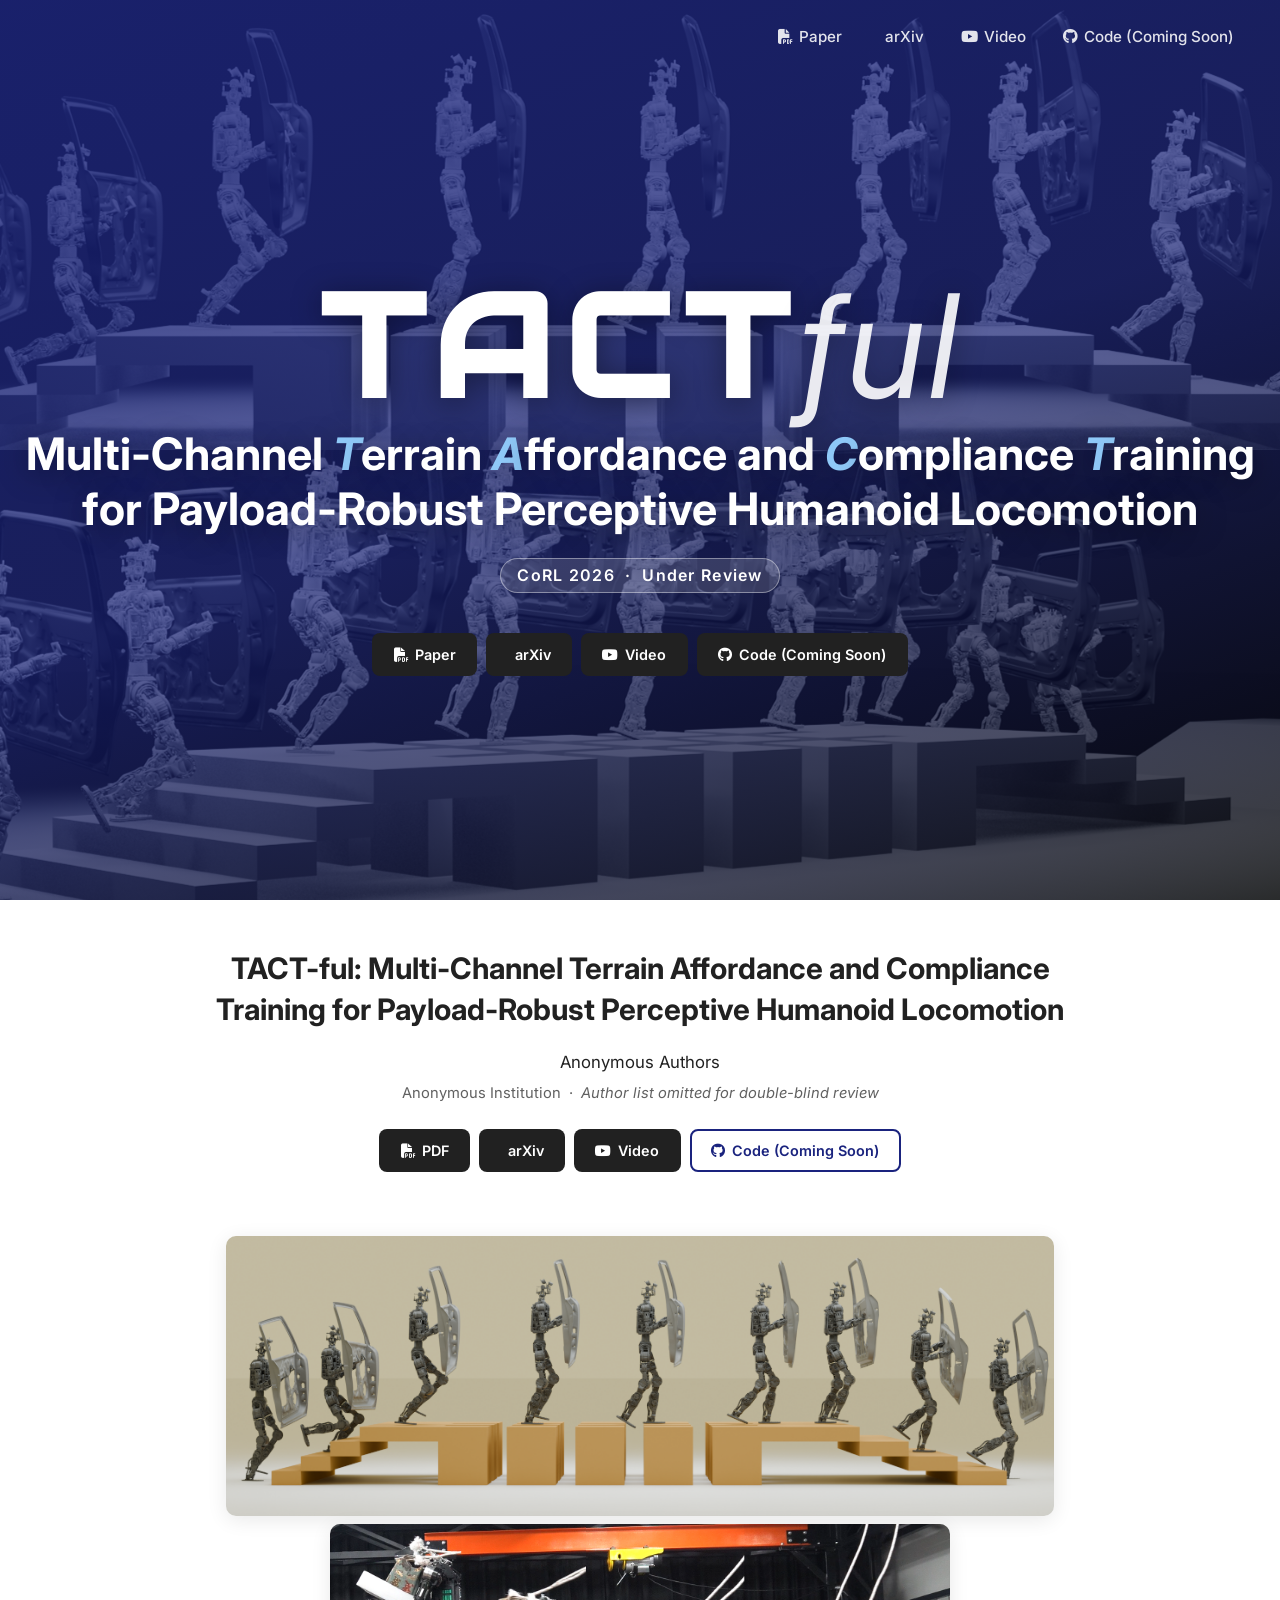
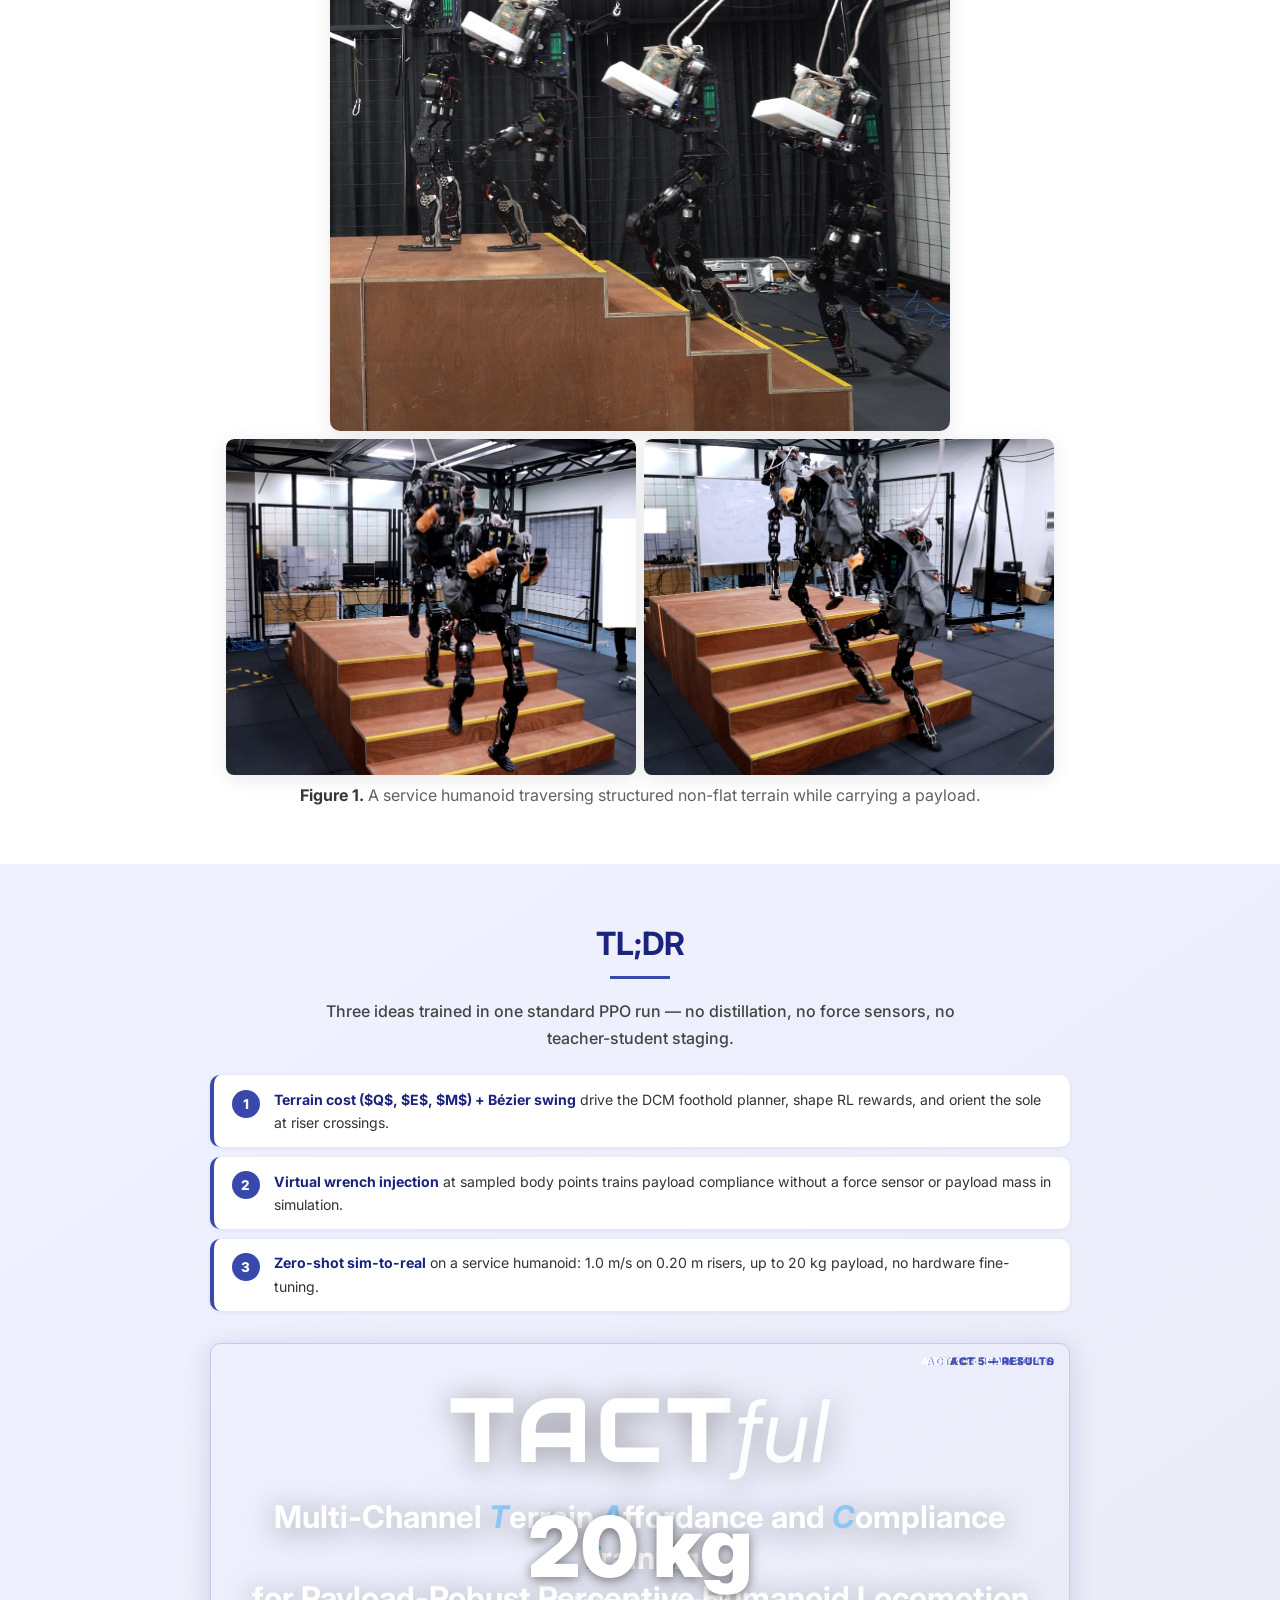
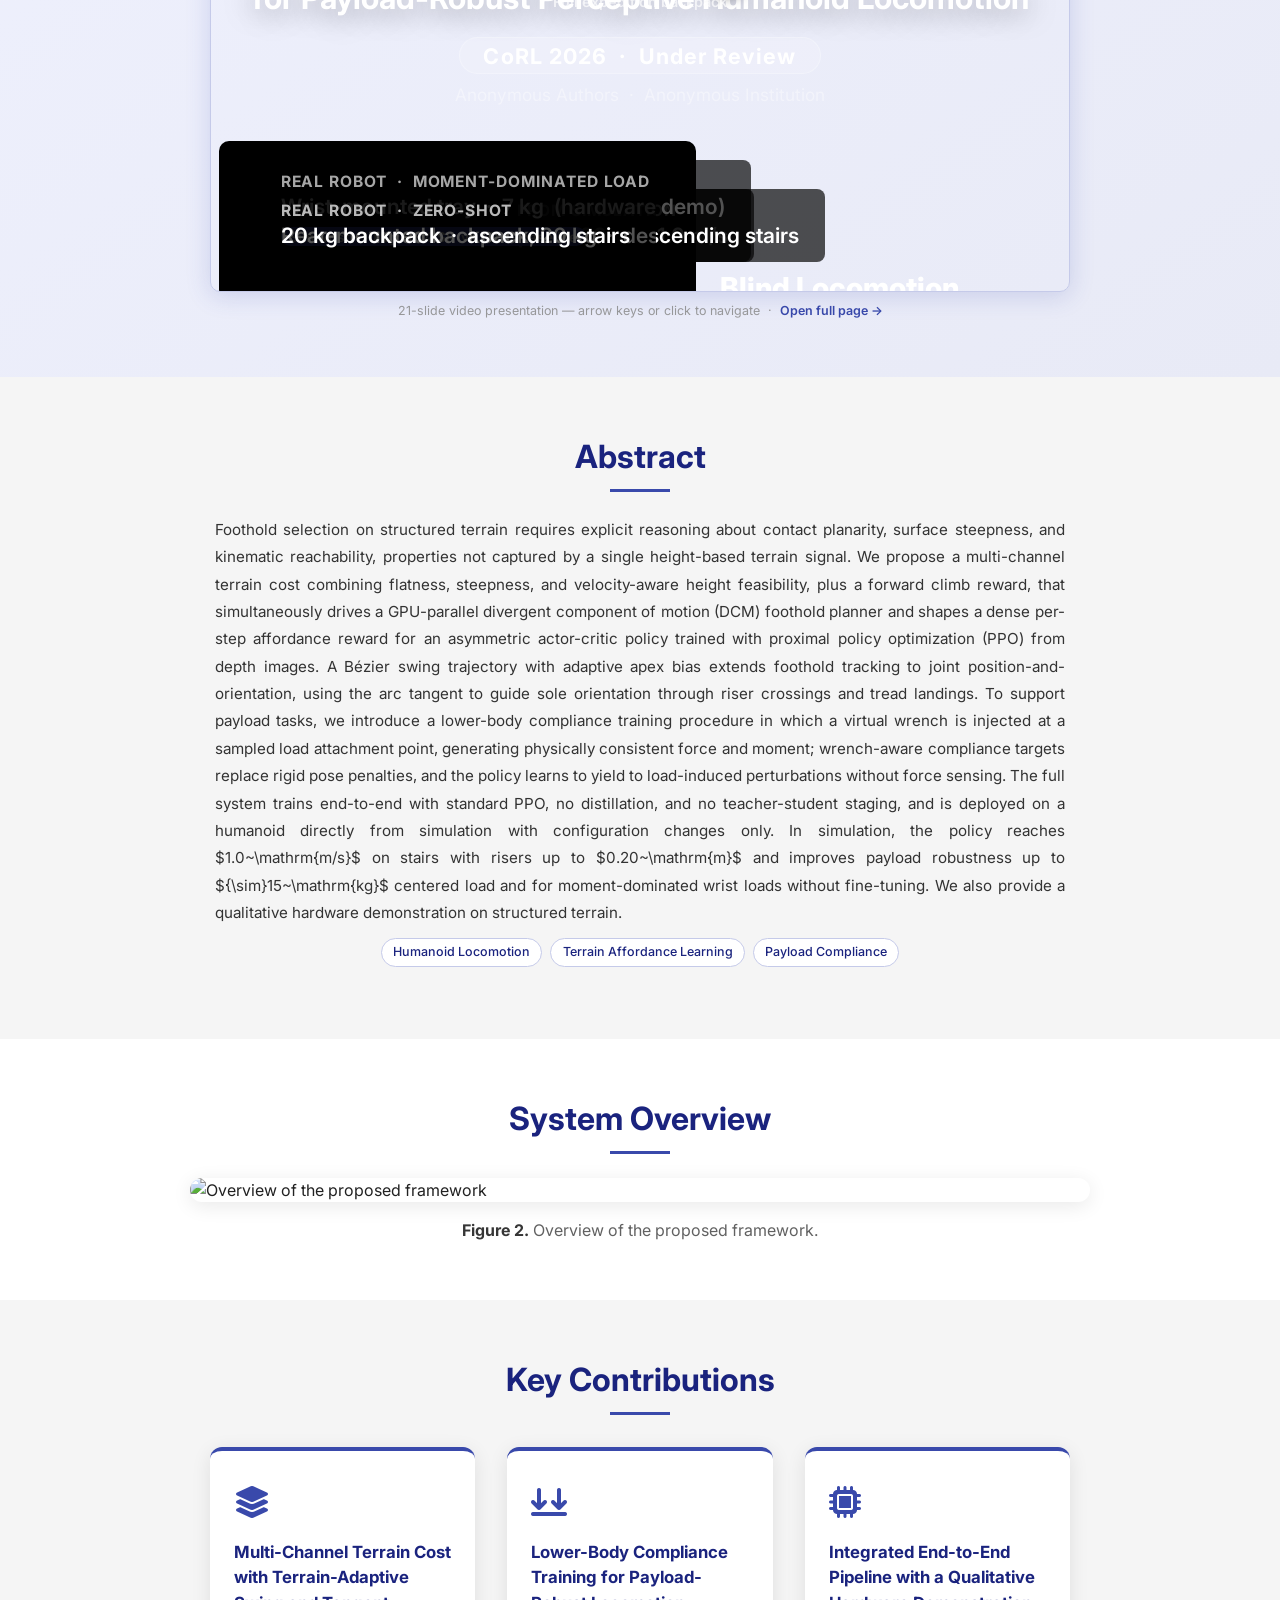
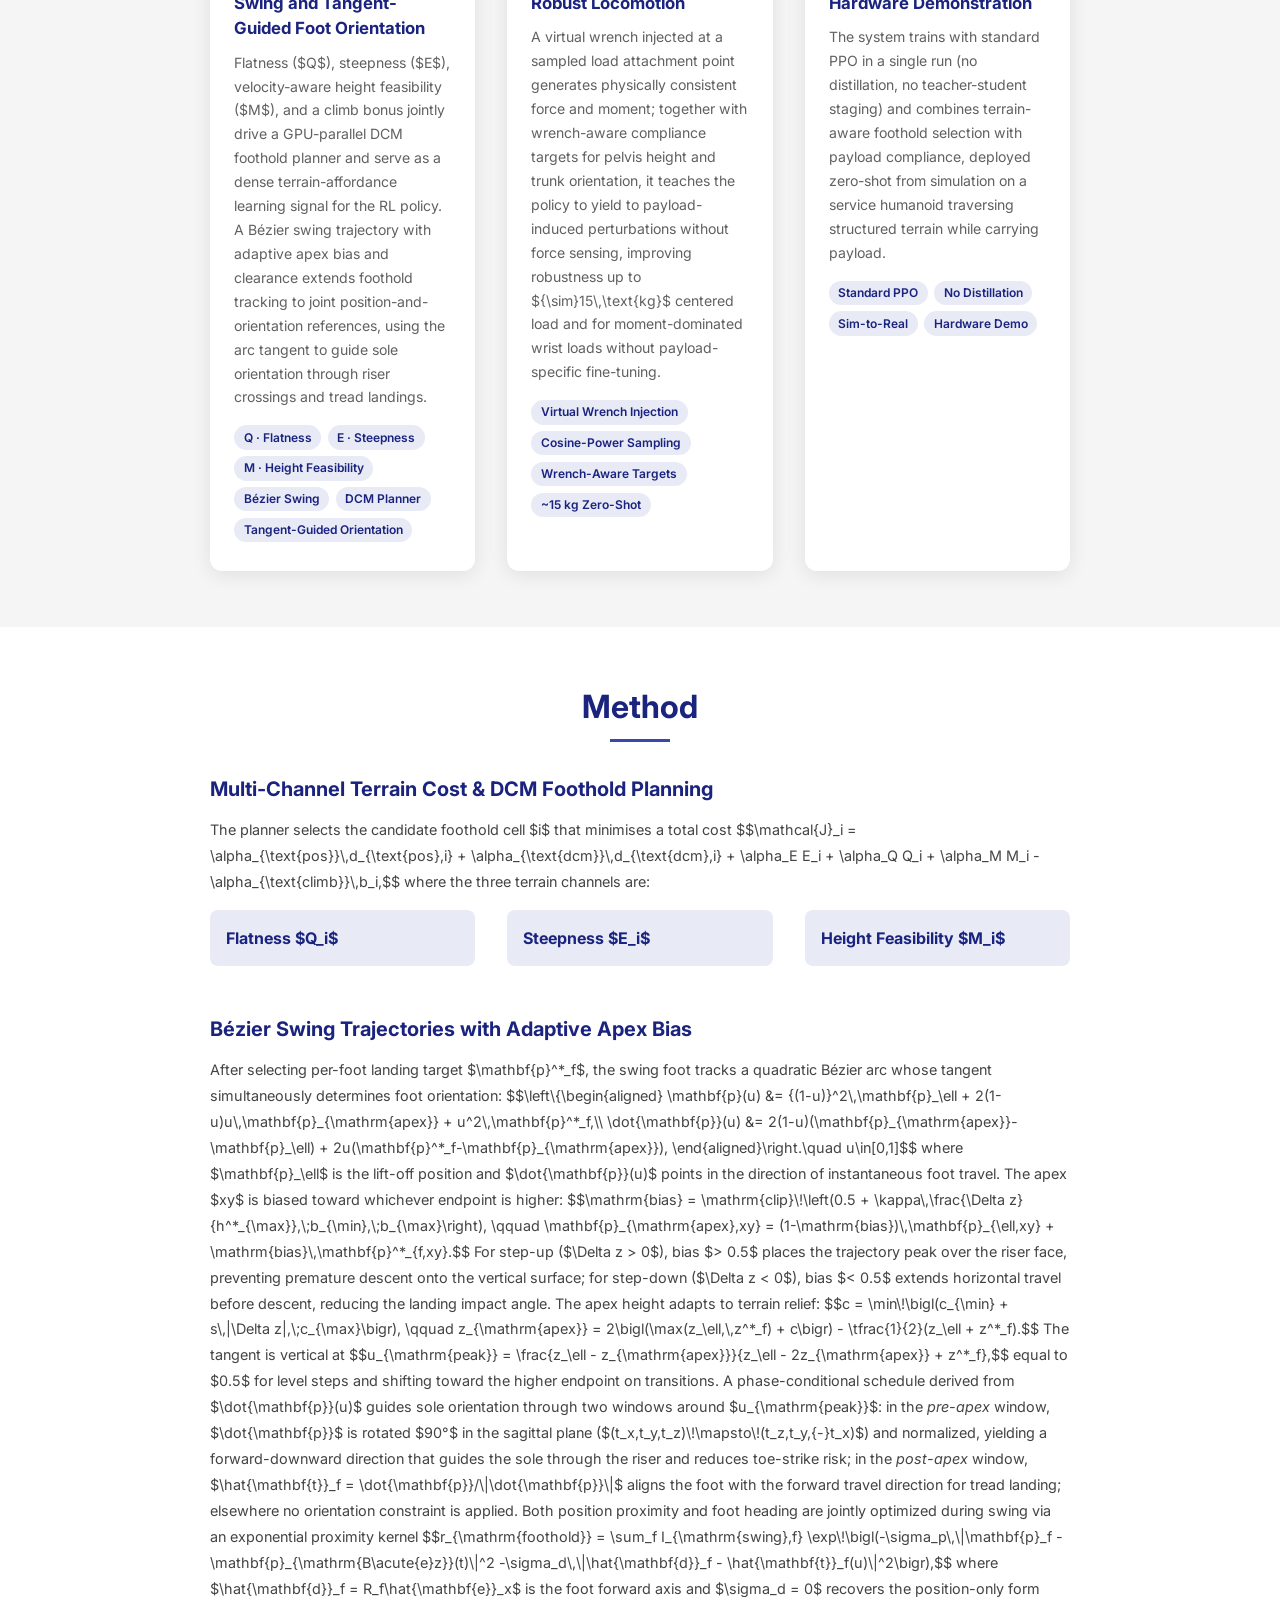
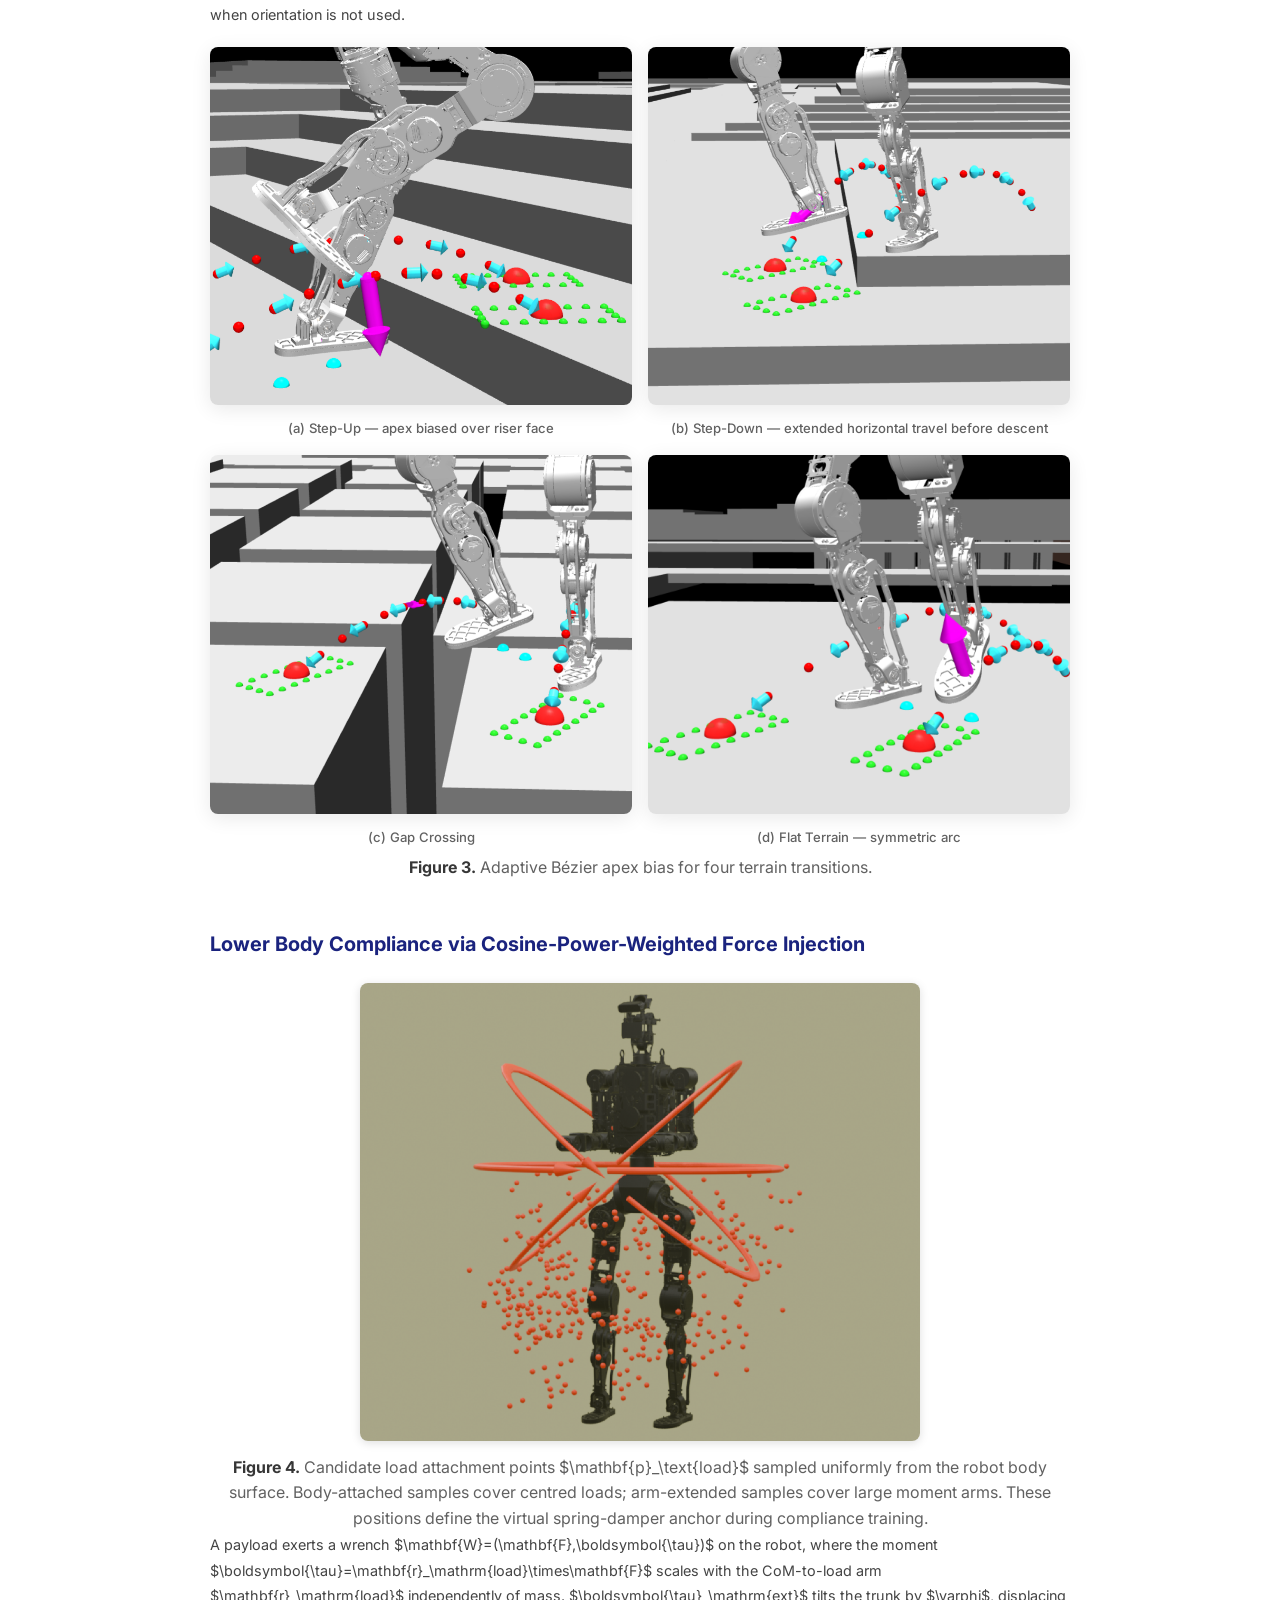
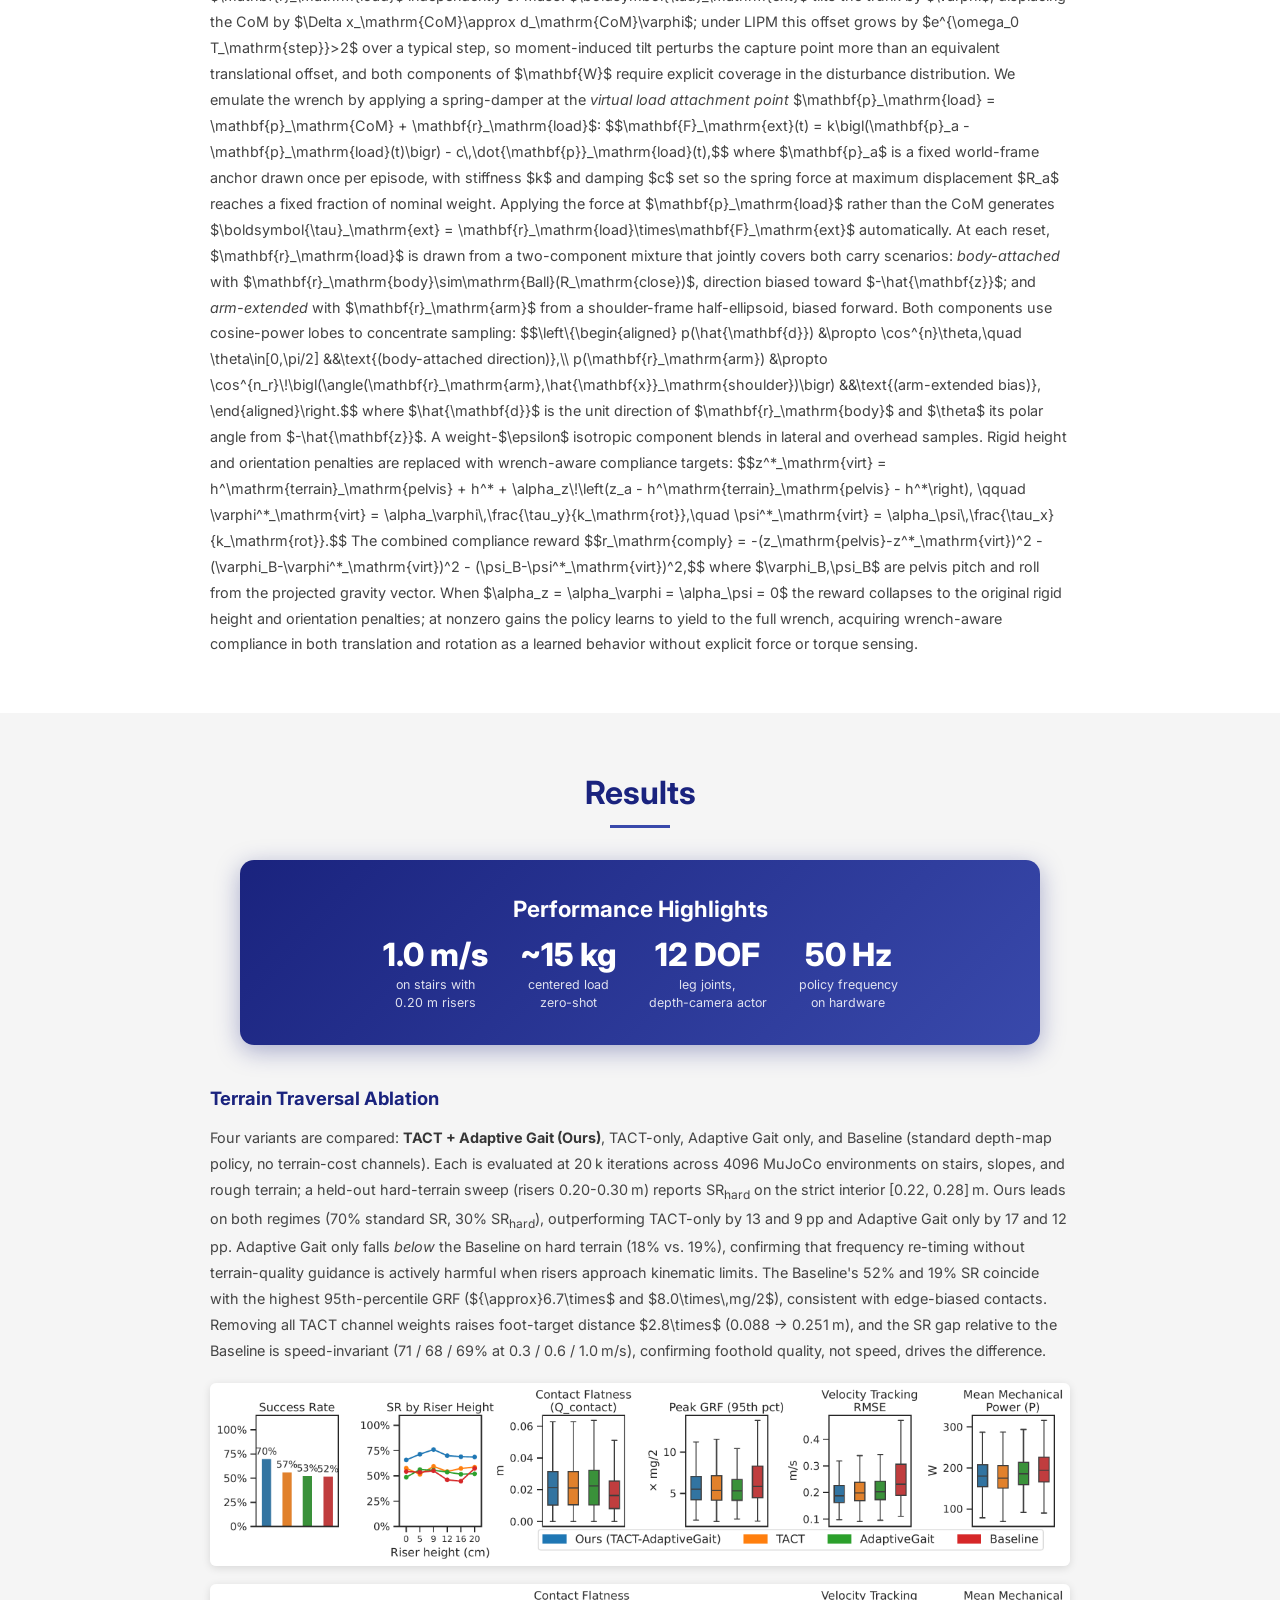
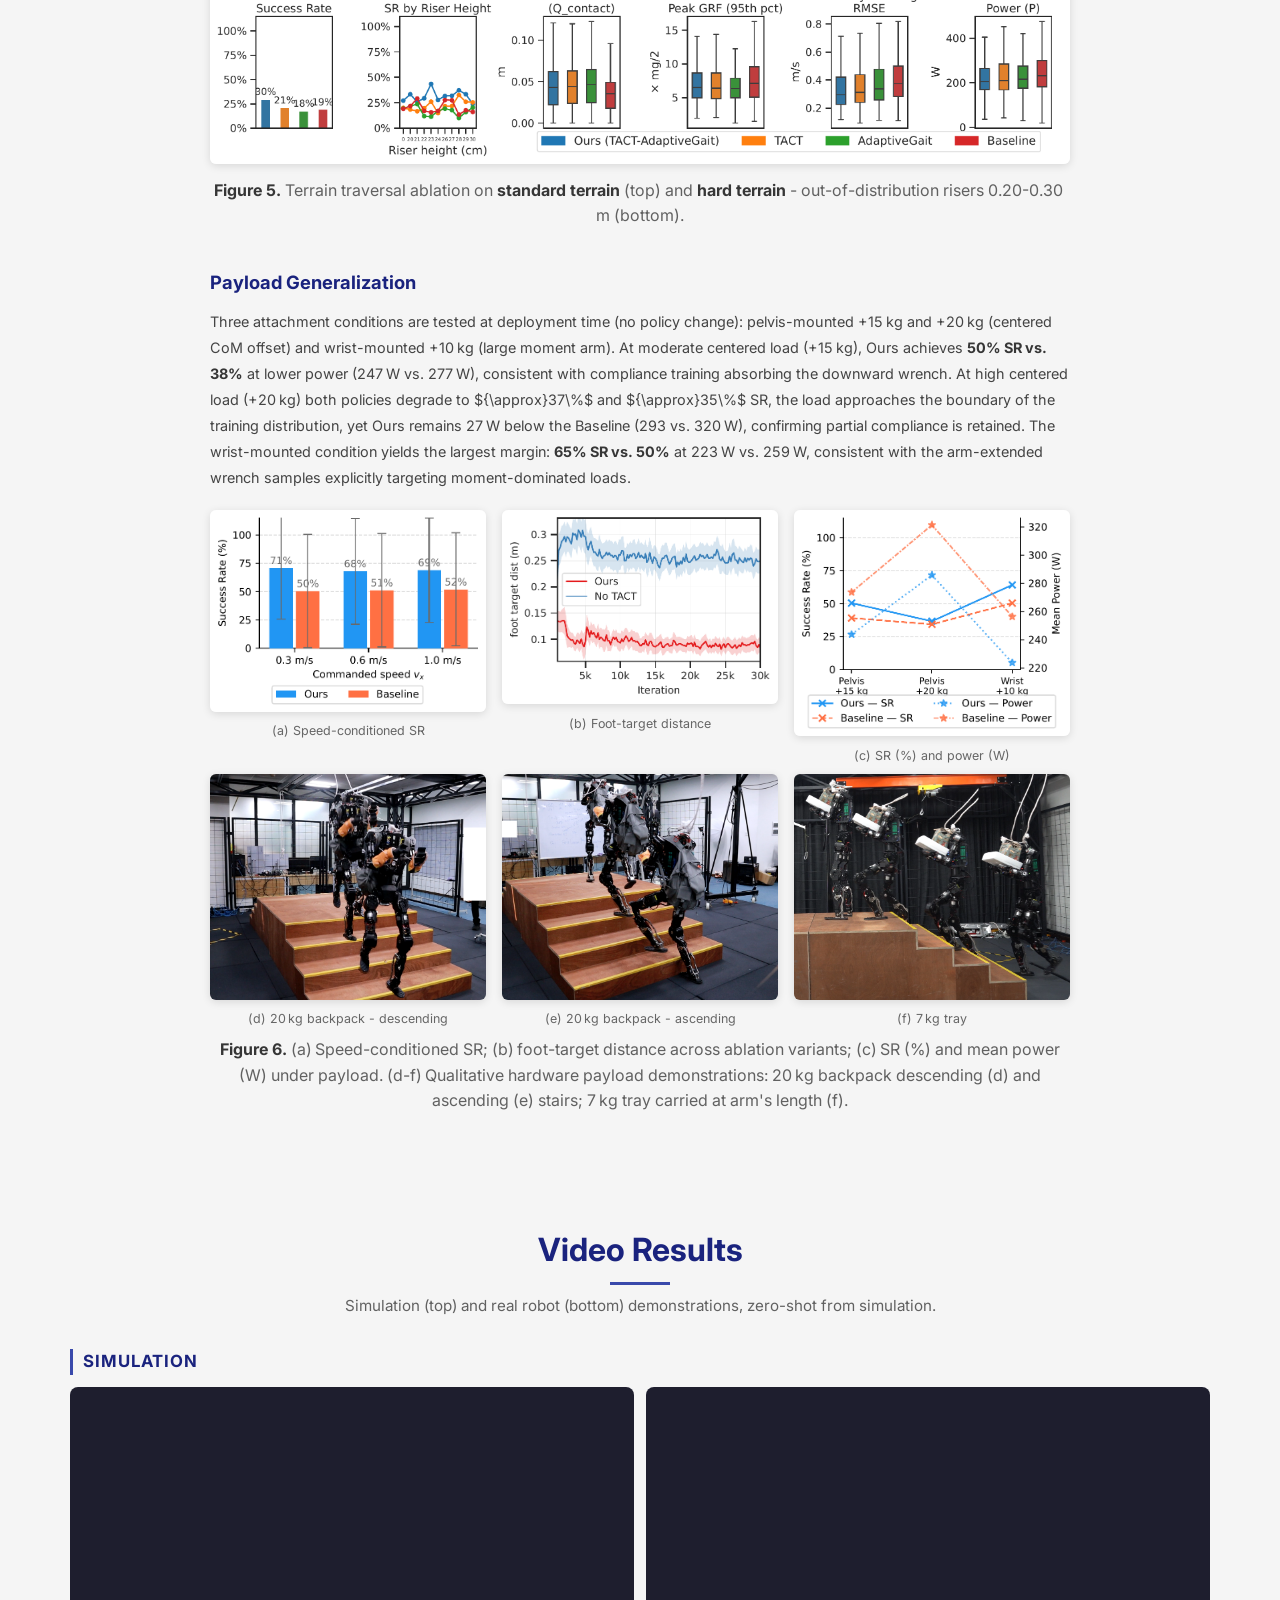
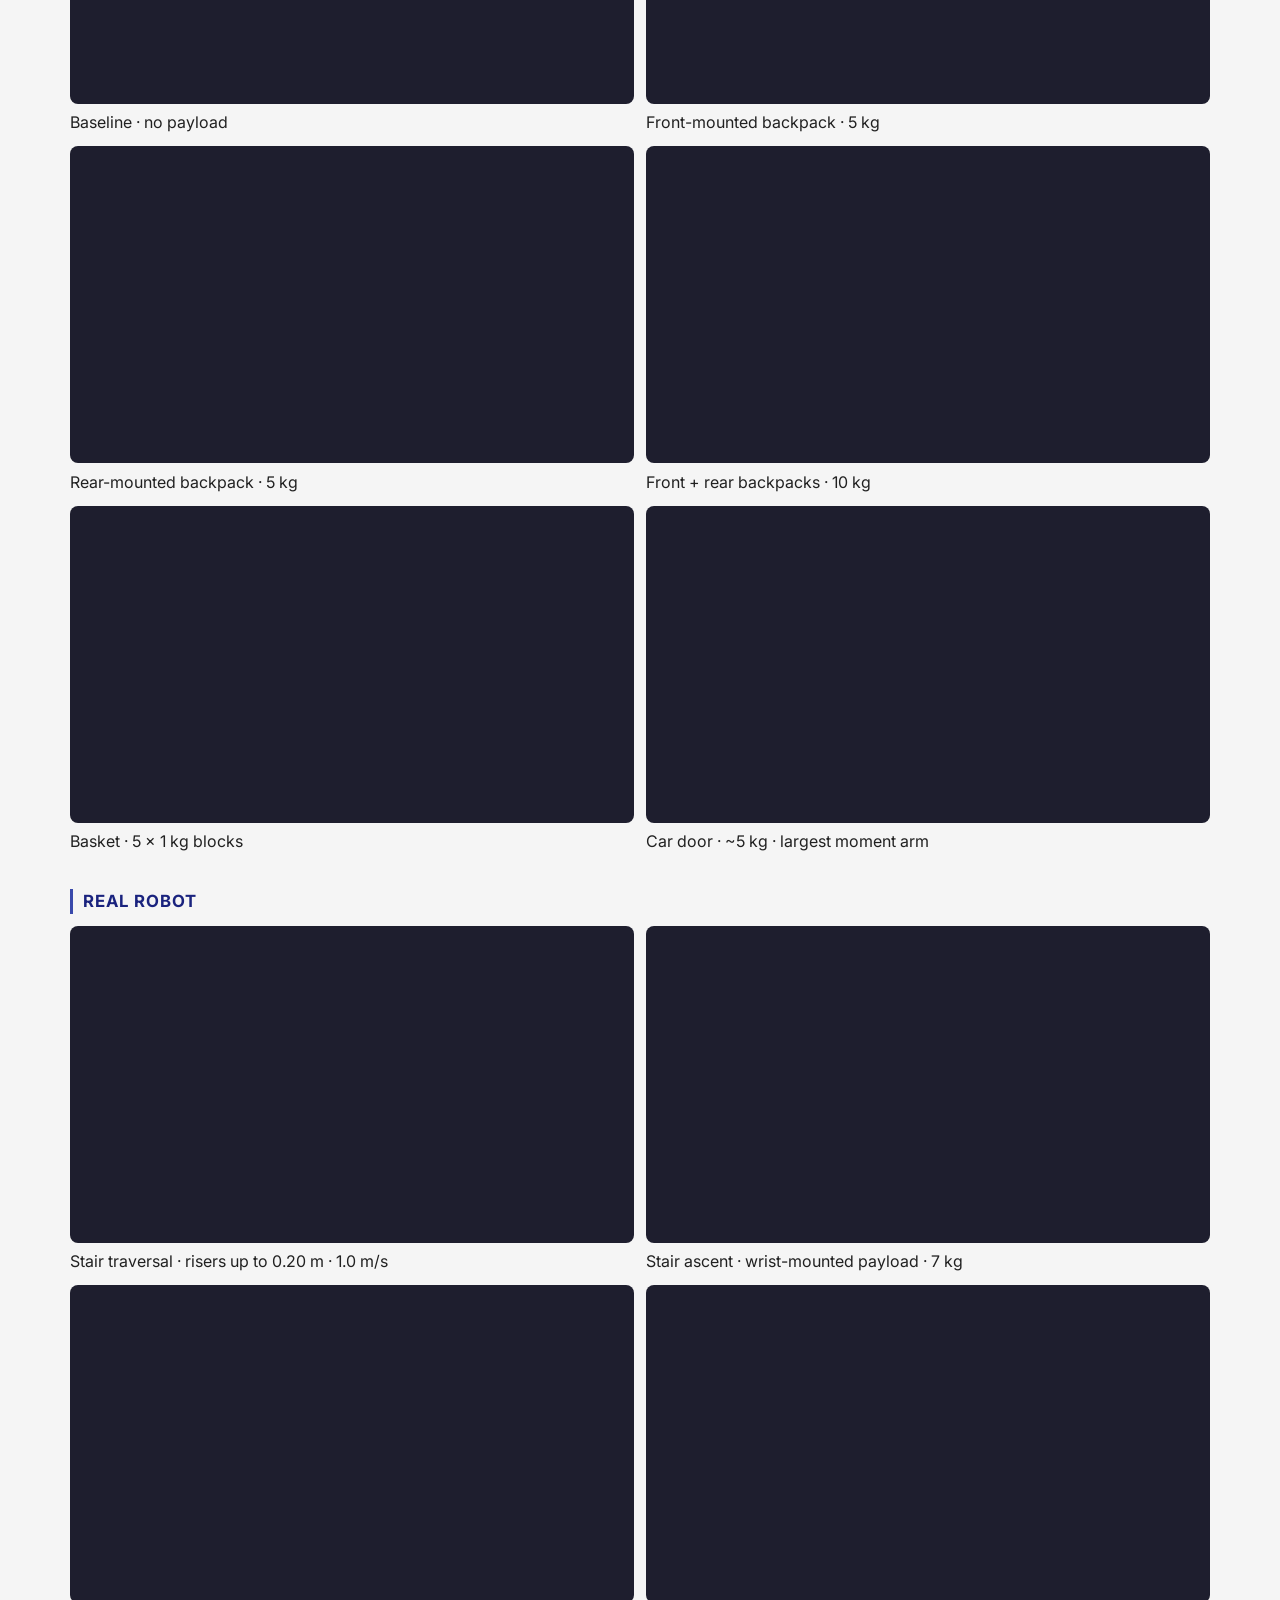
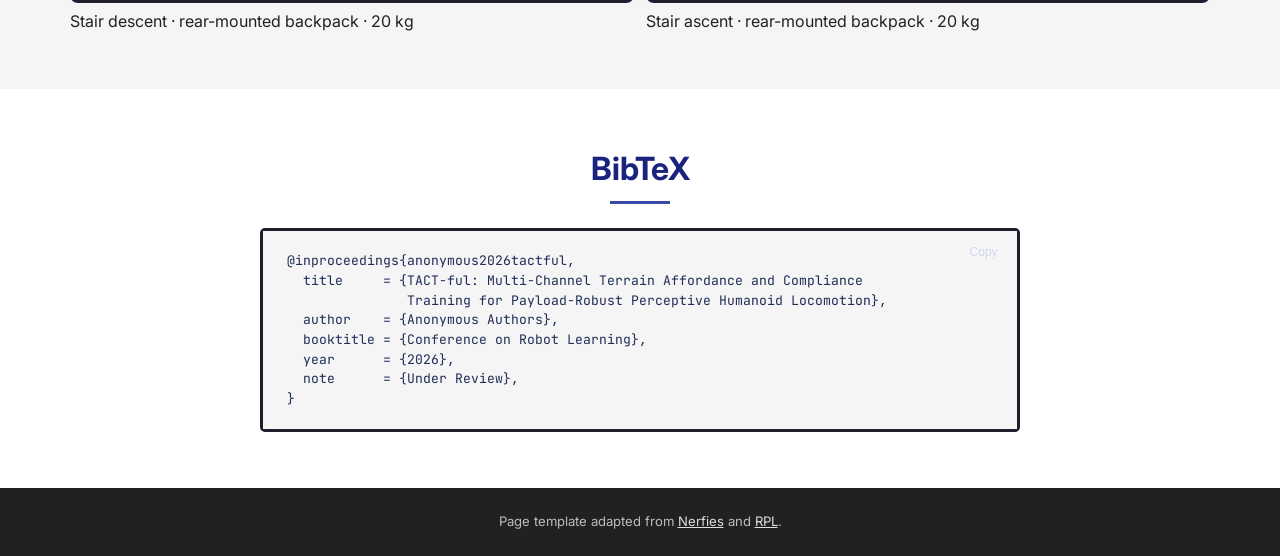
==== commit bc8379f1: "update assets" ====
--- a/index.html
+++ b/index.html
@@ -18,7 +18,7 @@
       content="TACT-ful: Multi-Channel Terrain Affordance and Compliance Training for Payload-Robust Perceptive Humanoid Locomotion">
     <meta property="og:description"
       content="TACT-ful: Multi-channel terrain cost for DCM foothold planning and RL reward shaping, with lower-body compliance training for zero-shot payload generalization on service humanoids.">
-    <meta property="og:image" content="./static/images/teaser_vinfast_14.png">
+    <meta property="og:image" content="./static/images/teaser_vf_14.png">
     <meta property="og:type" content="website">
 
     <link rel="icon" href="./static/images/icon.png">
@@ -145,13 +145,13 @@
 
       <!-- Desktop navbar -->
       <nav class="hero-navbar">
-        <a href="./static/paper.pdf" target="_blank">
+        <a href="./static/TACT-ful_Full-paper.pdf" target="_blank">
           <i class="fas fa-file-pdf"></i> Paper
         </a>
         <a href="#" title="arXiv - coming soon">
           <i class="ai ai-arxiv"></i> arXiv
         </a>
-        <a href="#" title="Video - coming soon">
+        <a href="./static/videos/TACT-ful_Video.mp4" target="_blank">
           <i class="fab fa-youtube"></i> Video
         </a>
         <a href="#" target="_blank">
@@ -174,14 +174,15 @@
 
         <!-- Mobile link buttons -->
         <div class="link-buttons" style="margin-top:0.5rem;">
-          <a class="link-btn btn-dark" href="./static/paper.pdf"
+          <a class="link-btn btn-dark" href="./static/TACT-ful_Full-paper.pdf"
             target="_blank">
             <i class="fas fa-file-pdf"></i> Paper
           </a>
           <a class="link-btn btn-dark" href="#">
             <i class="ai ai-arxiv"></i> arXiv
           </a>
-          <a class="link-btn btn-dark" href="#">
+          <a class="link-btn btn-dark" href="./static/videos/TACT-ful_Video.mp4"
+            target="_blank">
             <i class="fab fa-youtube"></i> Video
           </a>
           <a class="link-btn btn-dark" href="#" target="_blank">
@@ -209,14 +210,15 @@
         </p>
 
         <div class="link-buttons">
-          <a class="link-btn btn-dark" href="./static/paper.pdf"
+          <a class="link-btn btn-dark" href="./static/TACT-ful_Full-paper.pdf"
             target="_blank">
             <i class="fas fa-file-pdf"></i> PDF
           </a>
           <a class="link-btn btn-dark" href="#">
             <i class="ai ai-arxiv"></i> arXiv
           </a>
-          <a class="link-btn btn-dark" href="#">
+          <a class="link-btn btn-dark" href="./static/videos/TACT-ful_Video.mp4"
+            target="_blank">
             <i class="fab fa-youtube"></i> Video
           </a>
           <a class="link-btn btn-outline" href="#" target="_blank">
@@ -230,25 +232,25 @@
      TEASER GALLERY
 ══════════════════════════════════════════════════ -->
     <section class="section-pad" id="teaser" style="padding-top:1.5rem;">
-      <div style="max-width:1100px;margin:0 auto;padding:0 1rem;">
+      <div style="max-width:860px;margin:0 auto;padding:0 1rem;">
 
         <!-- Row 1: full-width banner -->
-        <img class="teaser-banner" src="./static/images/teaser_vinfast1.png"
+        <img class="teaser-banner" src="./static/images/teaser_vf1.png"
           alt="Service humanoid traversing stairs with payload">
 
         <!-- Row 2: two equal real-robot thumbnails -->
-        <div class="teaser-strip">
-          <figure>
-            <img src="./static/images/teaser_vinfast2.png"
-              alt="Real robot stair traversal - front view">
-            <!--<figcaption>Real robot · stair traversal</figcaption>-->
-          </figure>
-          <figure>
-            <img src="./static/images/teaser_vinfast3.png"
-              alt="Real robot stair traversal - side view">
-            <!--<figcaption>Real robot · with payload</figcaption>-->
-          </figure>
-        </div>
+        <!-- <div class="teaser-strip"> -->
+        <!-- <figure> -->
+        <!-- <img src="./static/images/teaser_vf2.png" -->
+        <!-- alt="Real robot stair traversal - front view"> -->
+        <!-- <figcaption>Real robot · stair traversal</figcaption> -->
+        <!-- </figure> -->
+        <!-- <figure> -->
+        <!-- <img src="./static/images/teaser_vf3.png" -->
+        <!-- alt="Real robot stair traversal - side view"> -->
+        <!--<figcaption>Real robot · with payload</figcaption>-->
+        <!-- </figure> -->
+        <!-- </div> -->
 
         <!-- Row 3: teaser_2 centered standalone -->
         <div class="teaser-solo">
@@ -295,50 +297,39 @@
           <div class="tldr-point">
             <div class="tldr-num">1</div>
             <div class="tldr-text">
-              <strong>Multi-channel terrain cost:</strong>
-              Flatness ($Q$), steepness ($E$), and velocity-aware height
-              feasibility ($M$) simultaneously
-              drive a GPU-parallel DCM foothold planner and shape dense per-step
-              affordance rewards for the RL policy.
-              A Bézier swing trajectory with adaptive apex bias extends foothold
-              tracking to sole orientation,
-              guiding the foot through riser crossings and tread landings.
+              <strong>Terrain cost ($Q$, $E$, $M$) + Bézier swing</strong> drive
+              the DCM foothold planner, shape RL rewards, and orient the sole at
+              riser crossings.
             </div>
           </div>
           <div class="tldr-point">
             <div class="tldr-num">2</div>
             <div class="tldr-text">
-              <strong>Lower-body compliance without force sensing:</strong>
-              A virtual spring-damper injected at a sampled load attachment
-              point generates physically consistent
-              force and moment; wrench-aware compliance targets teach the policy
-              to yield to payload perturbations
-              zero-shot — up to ~15 kg centered load and for moment-dominated
-              wrist loads.
+              <strong>Virtual wrench injection</strong> at sampled body points
+              trains payload compliance without a force sensor or payload mass
+              in simulation.
             </div>
           </div>
           <div class="tldr-point">
             <div class="tldr-num">3</div>
             <div class="tldr-text">
-              <strong>Sim-to-real, zero-shot deployment:</strong>
-              The system is deployed directly from simulation on a service
-              humanoid with configuration changes only,
-              reaching 1.0 m/s on stairs with 0.20 m risers and carrying up to
-              20 kg payload
-              in qualitative hardware demonstrations.
+              <strong>Zero-shot sim-to-real</strong> on a service humanoid: 1.0
+              m/s on 0.20 m risers, up to 20 kg payload, no hardware
+              fine-tuning.
             </div>
           </div>
         </div>
 
         <div class="pres-wrapper">
-          <iframe src="./presentation.html"
-            title="TACT-ful — slide deck overview"
+          <iframe src="./slides_video.html"
+            title="TACT-ful — video presentation"
             allow="fullscreen"
             loading="lazy"></iframe>
         </div>
         <p class="pres-caption">
-          11-slide overview — arrow keys or click to navigate &nbsp;·&nbsp;
-          <a href="./presentation.html" target="_blank">Open full page →</a>
+          21-slide video presentation — arrow keys or click to navigate
+          &nbsp;·&nbsp;
+          <a href="./slides_video.html" target="_blank">Open full page →</a>
         </p>
       </div>
     </section>
@@ -670,6 +661,18 @@
             style="font-size:1.25rem;font-weight:700;color:#1a237e;margin-bottom:0.8rem;">
             Lower Body Compliance via Cosine-Power-Weighted Force Injection
           </h3>
+          <div style="text-align:center;max-width:560px;margin:1.5rem auto 0;">
+            <img src="./static/images/body_point_cloud.png"
+              alt="Body attachment point cloud for wrench sampling"
+              style="width:100%;border-radius:8px;box-shadow:0 2px 10px rgba(0,0,0,0.13);">
+          </div>
+          <p class="fig-caption mt-2">
+            <strong>Figure 4.</strong> Candidate load attachment points
+            $\mathbf{p}_\text{load}$ sampled uniformly from the robot body
+            surface. Body-attached samples cover centred loads; arm-extended
+            samples cover large moment arms. These positions define the
+            virtual spring-damper anchor during compliance training.
+          </p>
           <p style="font-size:0.9rem;line-height:1.8;color:#444;">
             A payload exerts a wrench
             $\mathbf{W}=(\mathbf{F},\boldsymbol{\tau})$ on the robot, where
@@ -770,8 +773,8 @@
               <div class="stat-label">on stairs with<br>0.20 m risers</div>
             </div>
             <div class="stat-item">
-              <div class="stat-value">0-20 kg</div>
-              <div class="stat-label">waist payload<br>zero-shot</div>
+              <div class="stat-value">~15 kg</div>
+              <div class="stat-label">centered load<br>zero-shot</div>
             </div>
             <div class="stat-item">
               <div class="stat-value">12 DOF</div>
@@ -836,7 +839,7 @@
           </figure>
         </div>
         <p class="fig-caption mt-1">
-          <strong>Figure 4.</strong> Terrain traversal ablation on
+          <strong>Figure 5.</strong> Terrain traversal ablation on
           <strong>standard terrain</strong> (top)
           and <strong>hard terrain</strong> - out-of-distribution risers
           0.20-0.30&thinsp;m (bottom).
@@ -929,7 +932,7 @@
           </figure>
         </div>
         <p class="fig-caption mt-1">
-          <strong>Figure 5.</strong>
+          <strong>Figure 6.</strong>
           (a)&thinsp;Speed-conditioned SR; (b)&thinsp;foot-target distance
           across ablation variants;
           (c)&thinsp;SR (%) and mean power (W) under payload.
@@ -949,147 +952,119 @@
         <h2 class="section-title">Video Results</h2>
         <hr
           style="border:none;border-top:3px solid #3949ab;width:60px;margin:0.5rem auto 0.6rem;">
-        <p class="section-subtitle">Real robot and simulation for each task
-          scenario. Videos coming soon.</p>
-
-        <div class="video-grid">
-
-          <!-- Column headers -->
-          <div class="video-col-header">Real Robot</div>
-          <div class="video-col-header">Simulation</div>
-
-          <div class="video-row-header">
-            <span class="task-num">1</span>
-            <span class="task-title">Stair Traversal</span>
-            <span class="task-desc">- risers up to 0.20 m, 1.0 m/s</span>
-          </div>
-          <div class="video-ph">
-            <video autoplay muted loop playsinline
-              src="./static/videos/stair_traversal.mp4"></video>
-            <!-- <div class="video-ph-overlay"><i class="fas fa-video"></i><span>Coming Soon</span></div> -->
-          </div>
-          <div class="video-ph">
-            <div class="video-ph-overlay"><i
-                class="fas fa-video"></i><span>Coming Soon</span></div>
-          </div>
-
-          <div class="video-row-divider"></div>
-
-          <div class="video-row-header">
-            <span class="task-num">2</span>
-            <span class="task-title">Stair Ascent with Wrist Payload</span>
-            <span class="task-desc">- moment-dominated wrist payload, 7
-              kg</span>
-          </div>
-          <div class="video-ph">
-            <video autoplay muted loop playsinline
-              src="./static/videos/up_stair_traversal_7kg.mp4"></video>
-          </div>
-          <div class="video-ph">
-            <div class="video-ph-overlay"><i
-                class="fas fa-video"></i><span>Coming Soon</span></div>
-          </div>
-
-          <div class="video-row-header">
-            <span class="task-num">3</span>
-            <span class="task-title">Stair Descent with Backpack</span>
-            <span class="task-desc">- 20 kg backpack, zero-shot</span>
-          </div>
-          <div class="video-ph">
-            <video autoplay muted loop playsinline
-              src="./static/videos/down_stair_traversal.mp4"></video>
-          </div>
-          <div class="video-ph">
-            <div class="video-ph-overlay"><i
-                class="fas fa-video"></i><span>Coming Soon</span></div>
-          </div>
-
-          <div class="video-row-header">
-            <span class="task-num">4</span>
-            <span class="task-title">Stair Ascent with Backpack</span>
-            <span class="task-desc">- 20 kg backpack, zero-shot</span>
-          </div>
-          <div class="video-ph">
-            <video autoplay muted loop playsinline
-              src="./static/videos/up_stair_traversal.mp4"></video>
-          </div>
-          <div class="video-ph">
-            <div class="video-ph-overlay"><i
-                class="fas fa-video"></i><span>Coming Soon</span></div>
-          </div>
-
-          <div class="video-row-header">
-            <span class="task-num">5</span>
-            <span class="task-title">Payload Carrying</span>
-            <span class="task-desc">- 0–20 kg centered load, zero-shot</span>
-          </div>
-          <div class="video-ph">
-            <div class="video-ph-overlay"><i
-                class="fas fa-video"></i><span>Coming Soon</span></div>
-          </div>
-          <div class="video-ph">
-            <div class="video-ph-overlay"><i
-                class="fas fa-video"></i><span>Coming Soon</span></div>
-          </div>
-
-          <div class="video-row-divider"></div>
-
-          <div class="video-row-header">
-            <span class="task-num">6</span>
-            <span class="task-title">Compliance &amp; Disturbance
-              Rejection</span>
-            <span class="task-desc">- virtual wrench injection, push
-              recovery</span>
-          </div>
-          <div class="video-ph">
-            <div class="video-ph-overlay"><i
-                class="fas fa-video"></i><span>Coming Soon</span></div>
-          </div>
-          <div class="video-ph">
-            <div class="video-ph-overlay"><i
-                class="fas fa-video"></i><span>Coming Soon</span></div>
-          </div>
-
-          <div class="video-row-divider"></div>
-
-          <div class="video-row-header">
-            <span class="task-num">7</span>
-            <span class="task-title">Gap &amp; Slope Generalization</span>
-            <span class="task-desc">- held-out terrain: gaps and slopes</span>
-          </div>
-          <div class="video-ph">
-            <div class="video-ph-overlay"><i
-                class="fas fa-video"></i><span>Coming Soon</span></div>
-          </div>
-          <div class="video-ph">
-            <div class="video-ph-overlay"><i
-                class="fas fa-video"></i><span>Coming Soon</span></div>
-          </div>
-
-          <div class="video-row-divider"></div>
-
-          <div class="video-row-header">
-            <span class="task-num">8</span>
-            <span class="task-title">Foothold Planning</span>
-            <span class="task-desc">- DCM planner with terrain cost
-              visualization</span>
-          </div>
-          <div class="video-ph">
-            <div class="video-ph-overlay"><i
-                class="fas fa-video"></i><span>Coming Soon</span></div>
-          </div>
-          <div class="video-ph">
-            <div class="video-ph-overlay"><i
-                class="fas fa-video"></i><span>Coming Soon</span></div>
-          </div>
-
-        </div><!-- /.video-grid -->
-
-        <!--<p style="font-size:0.8rem;color:#aaa;text-align:center;margin-top:1.2rem;">
-        To add a video: place the file in <code>static/videos/</code> and replace the comment inside
-        the matching <code>.video-ph</code> with
-        <code>&lt;video autoplay muted loop playsinline src="./static/videos/your_file.mp4"&gt;&lt;/video&gt;</code>.
-      </p>-->
+        <p class="section-subtitle">Simulation (top) and real robot (bottom)
+          demonstrations, zero-shot from simulation.</p>
+
+        <!-- ── Simulation videos (3 × 2) ── -->
+        <h3 style="font-size:1.05rem;font-weight:700;color:#1a237e;
+                   text-transform:uppercase;letter-spacing:0.06em;
+                   margin:1.4rem 0 0.75rem;border-left:3px solid #3949ab;
+                   padding-left:0.6rem;">Simulation</h3>
+        <div
+          style="display:grid;grid-template-columns:repeat(2,1fr);gap:0.75rem;margin-bottom:2.2rem;">
+
+          <div>
+            <div class="video-ph">
+              <video autoplay muted loop playsinline
+                src="./static/videos/vr_m3_1_nopayload.mp4"></video>
+            </div>
+            <p class="fig-cap" style="margin-top:0.4rem;">Baseline · no
+              payload</p>
+          </div>
+
+          <div>
+            <div class="video-ph">
+              <video autoplay muted loop playsinline
+                src="./static/videos/vr_m3_1_front_backpack.mp4"></video>
+            </div>
+            <p class="fig-cap" style="margin-top:0.4rem;">Front-mounted backpack
+              · 5 kg</p>
+          </div>
+
+          <div>
+            <div class="video-ph">
+              <video autoplay muted loop playsinline
+                src="./static/videos/vr_m3_1_backpack.mp4"></video>
+            </div>
+            <p class="fig-cap" style="margin-top:0.4rem;">Rear-mounted backpack
+              · 5 kg</p>
+          </div>
+
+          <div>
+            <div class="video-ph">
+              <video autoplay muted loop playsinline
+                src="./static/videos/vr_m3_1_both_backpack.mp4"></video>
+            </div>
+            <p class="fig-cap" style="margin-top:0.4rem;">Front + rear backpacks
+              · 10 kg</p>
+          </div>
+
+          <div>
+            <div class="video-ph">
+              <video autoplay muted loop playsinline
+                src="./static/videos/vr_m3_1_basket.mp4"></video>
+            </div>
+            <p class="fig-cap" style="margin-top:0.4rem;">Basket · 5 × 1 kg
+              blocks</p>
+          </div>
+
+          <div>
+            <div class="video-ph">
+              <video autoplay muted loop playsinline
+                style="object-position:right center;"
+                src="./static/videos/vr_m3_1_vf.mp4"></video>
+            </div>
+            <p class="fig-cap" style="margin-top:0.4rem;">Car door · ~5 kg ·
+              largest moment arm</p>
+          </div>
+
+        </div>
+
+        <!-- ── Real robot videos (2 × 2) ── -->
+        <h3 style="font-size:1.05rem;font-weight:700;color:#1a237e;
+                   text-transform:uppercase;letter-spacing:0.06em;
+                   margin:0 0 0.75rem;border-left:3px solid #3949ab;
+                   padding-left:0.6rem;">Real Robot</h3>
+        <div
+          style="display:grid;grid-template-columns:repeat(2,1fr);gap:0.75rem;">
+
+          <div>
+            <div class="video-ph">
+              <video autoplay muted loop playsinline
+                src="./static/videos/stair_traversal.mp4"></video>
+            </div>
+            <p class="fig-cap" style="margin-top:0.4rem;">Stair traversal ·
+              risers up to 0.20 m · 1.0 m/s</p>
+          </div>
+
+          <div>
+            <div class="video-ph">
+              <video autoplay muted loop playsinline
+                src="./static/videos/up_stair_traversal_7kg.mp4"></video>
+            </div>
+            <p class="fig-cap" style="margin-top:0.4rem;">Stair ascent ·
+              wrist-mounted payload · 7 kg</p>
+          </div>
+
+          <div>
+            <div class="video-ph">
+              <video autoplay muted loop playsinline
+                src="./static/videos/down_stair_traversal.mp4"></video>
+            </div>
+            <p class="fig-cap" style="margin-top:0.4rem;">Stair descent ·
+              rear-mounted backpack · 20 kg</p>
+          </div>
+
+          <div>
+            <div class="video-ph">
+              <video autoplay muted loop playsinline
+                src="./static/videos/up_stair_traversal.mp4"></video>
+            </div>
+            <p class="fig-cap" style="margin-top:0.4rem;">Stair ascent ·
+              rear-mounted backpack · 20 kg</p>
+          </div>
+
+        </div>
       </div>
     </section>
 
@@ -1104,12 +1079,13 @@
         <div class="bibtex-block">
           <button class="copy-btn" id="copy-bibtex"
             title="Copy BibTeX">Copy</button>
-          <pre id="bibtex-text">@inproceedings{anon2026mctac,
-  title     = {Multi-Channel Terrain Affordance and Compliance Training for
-               Payload-Robust Perceptive Humanoid Locomotion},
-  author    = {Anonymous},
-  booktitle = {Conference on Robot Learning (CoRL)},
+          <pre id="bibtex-text">@inproceedings{anonymous2026tactful,
+  title     = {TACT-ful: Multi-Channel Terrain Affordance and Compliance
+               Training for Payload-Robust Perceptive Humanoid Locomotion},
+  author    = {Anonymous Authors},
+  booktitle = {Conference on Robot Learning},
   year      = {2026},
+  note      = {Under Review},
 }</pre>
         </div>
       </div>
--- a/static/css/index.css
+++ b/static/css/index.css
@@ -34,7 +34,7 @@
   min-height: 100vh;
   display: flex;
   flex-direction: column;
-  background: url('../images/teaser_vinfast_14.png') center center / cover no-repeat fixed;
+  background: url('../images/teaser_vf_14.png') center center / cover no-repeat fixed;
   overflow: hidden;
 }
 
@@ -260,14 +260,12 @@
 
 /* ── System overview ── */
 .system-fig {
-  width: 150%;
-  max-width: 1500px;
-  border-radius: 20px;
+  width: 100%;
+  max-width: 900px;
+  border-radius: 12px;
   box-shadow: var(--card-shadow);
   display: block;
-  position: relative;
-  left: 50%;
-  transform: translateX(-50%);
+  margin: 0 auto;
 }
 
 .fig-caption {
@@ -537,20 +535,20 @@
 /* ── Teaser gallery ── */
 .teaser-banner {
   width: 100%;
-  height: 420px;
+  height: 280px;
   object-fit: cover;
   border-radius: 10px;
   box-shadow: var(--card-shadow);
   display: block;
-  margin-bottom: 0.75rem;
+  margin-bottom: 0.5rem;
 }
 
 /* Two-column strip for side-by-side real-robot thumbnails */
 .teaser-strip {
   display: grid;
   grid-template-columns: repeat(2, 1fr);
-  gap: 0.75rem;
-  margin-bottom: 0.75rem;
+  gap: 0.5rem;
+  margin-bottom: 0.5rem;
 }
 
 .teaser-strip figure {
@@ -560,7 +558,7 @@
 
 .teaser-strip img {
   width: 100%;
-  height: 260px;
+  height: 170px;
   object-fit: cover;
   border-radius: 8px;
   box-shadow: var(--card-shadow);
@@ -587,8 +585,8 @@
 .teaser-experiment {
   display: grid;
   grid-template-columns: repeat(2, 1fr);
-  gap: 0.75rem;
-  margin-bottom: 0.75rem;
+  gap: 0.5rem;
+  margin-bottom: 0.5rem;
 }
 
 .teaser-experiment figure {
@@ -632,22 +630,25 @@
 .teaser-solo {
   display: flex;
   justify-content: center;
-  margin-bottom: 0.75rem;
+  margin-bottom: 0.5rem;
 }
 
 .teaser-solo img {
   width: 100%;
+  max-width: 620px;
   border-radius: 10px;
   box-shadow: var(--card-shadow);
+  margin: 0 auto;
+  display: block;
 }
 
 @media (max-width: 640px) {
   .teaser-strip {
     grid-template-columns: 1fr;
   }
-  .teaser-banner { height: 220px; }
-  .teaser-strip img { height: 200px; }
-  .teaser-solo img { width: 100%; }
+  .teaser-banner { height: 160px; }
+  .teaser-strip img { height: 130px; }
+  .teaser-solo img { width: 100%; max-width: 100%; }
 }
 
 /* ── Utility ── */
@@ -766,12 +767,9 @@
   align-items: center;
   justify-content: center;
   gap: 0.5rem;
-  border: 1.5px dashed #3d3d5c;
-  transition: border-color 0.2s;
 }
 
 .video-ph:hover {
-  border-color: var(--pita-accent);
 }
 
 /* When a real <video> is placed, hide the placeholder overlay */
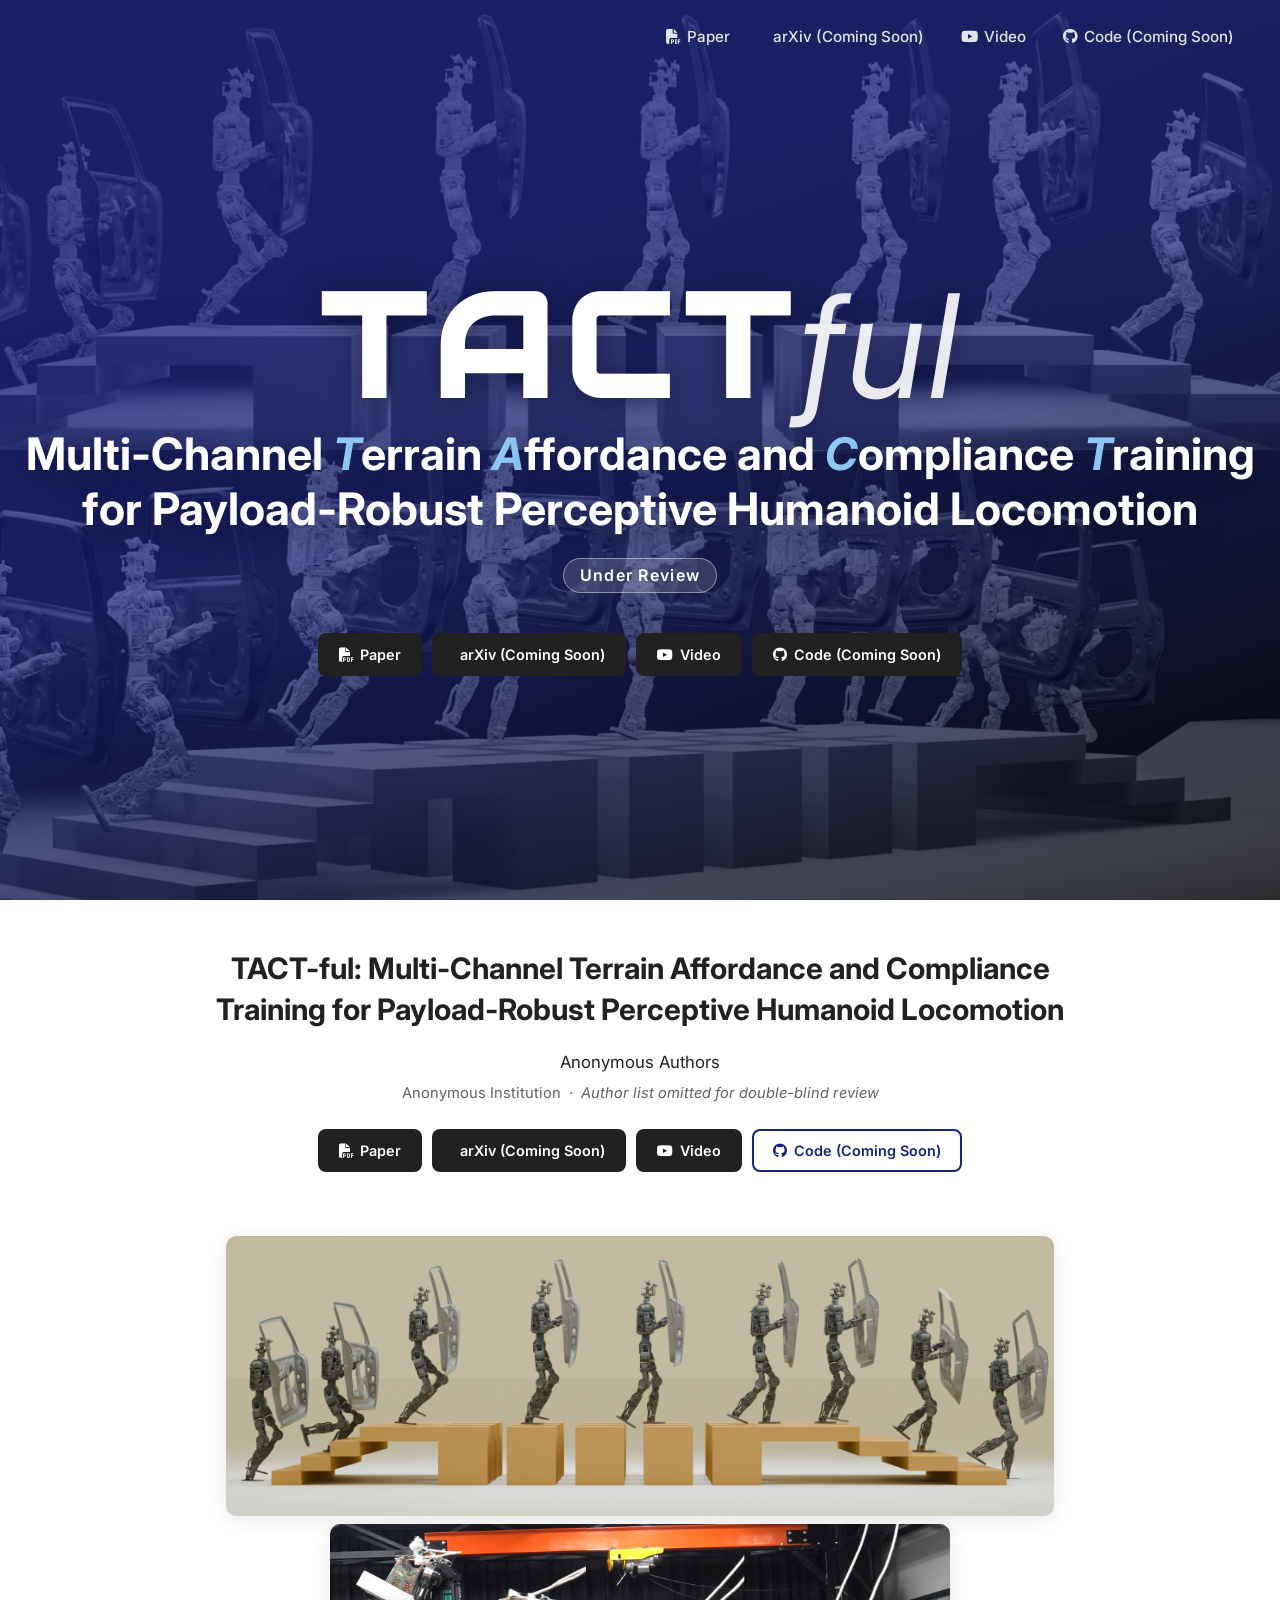
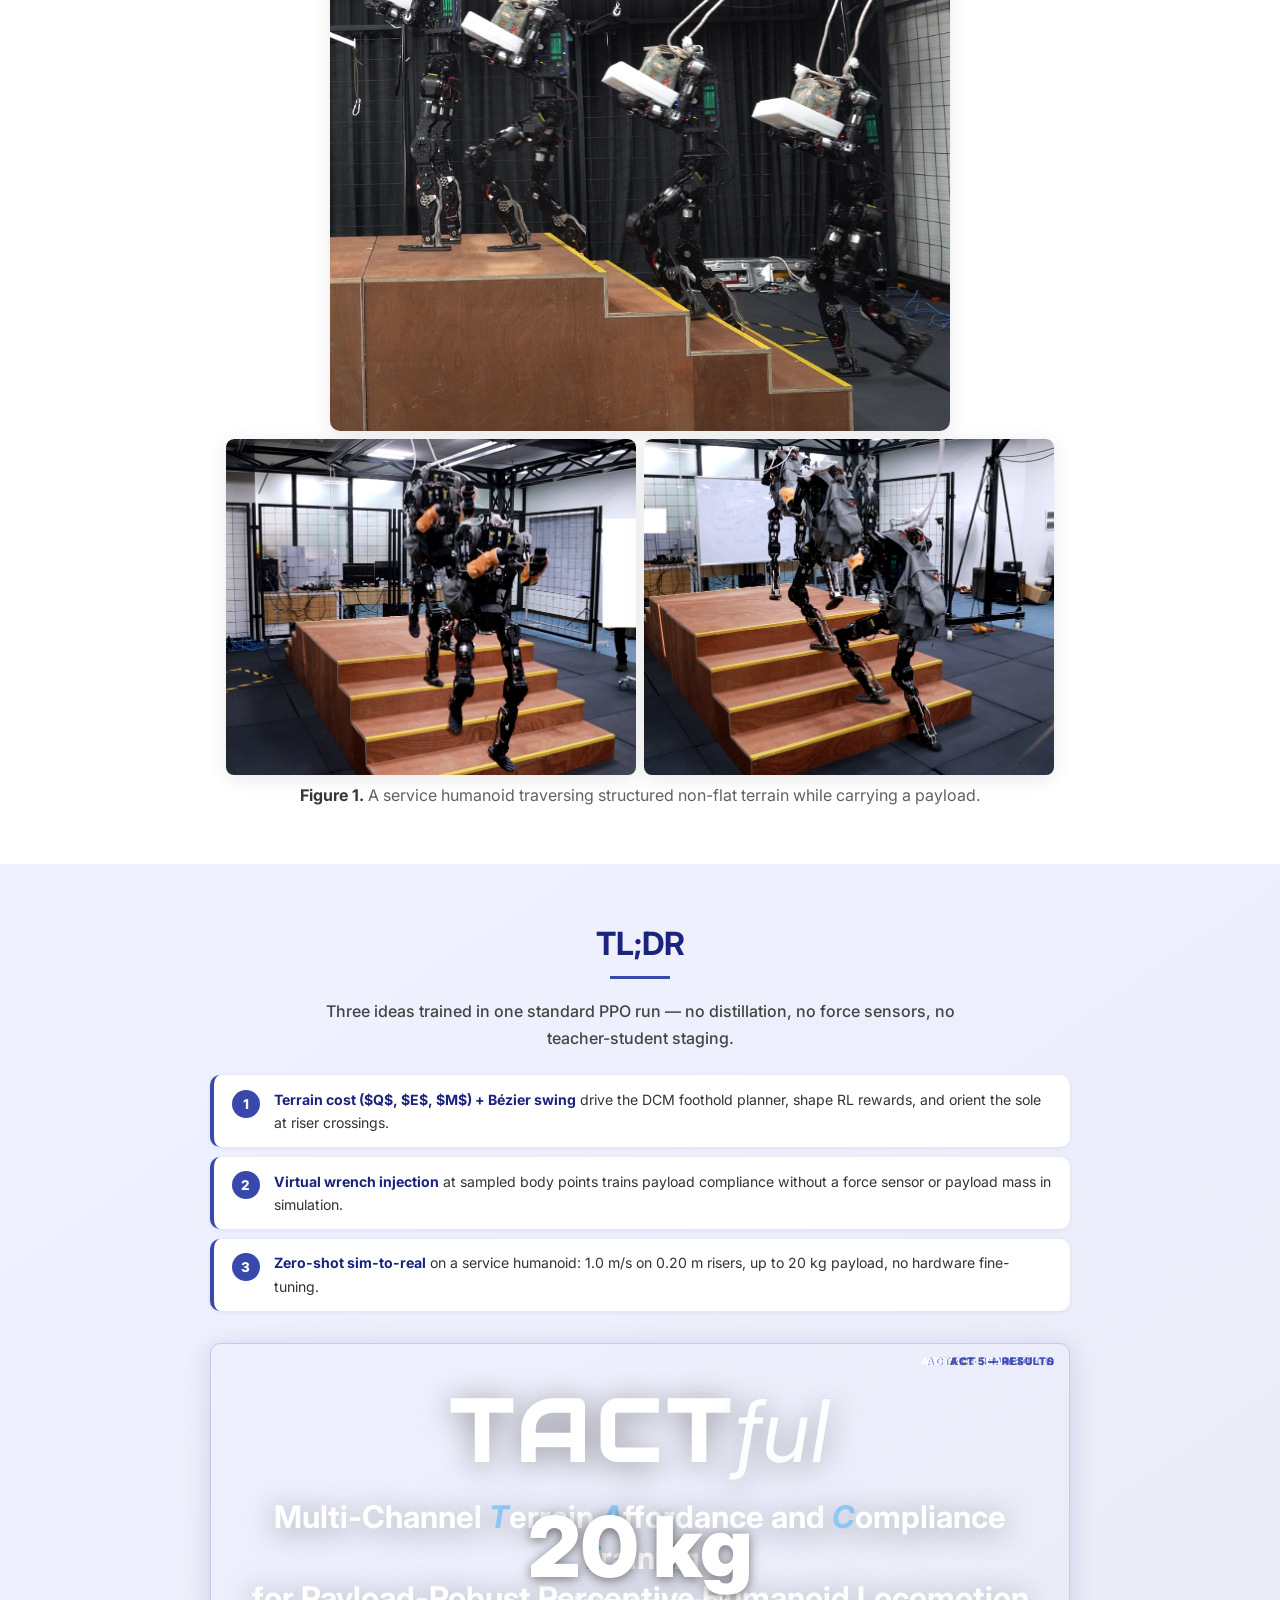
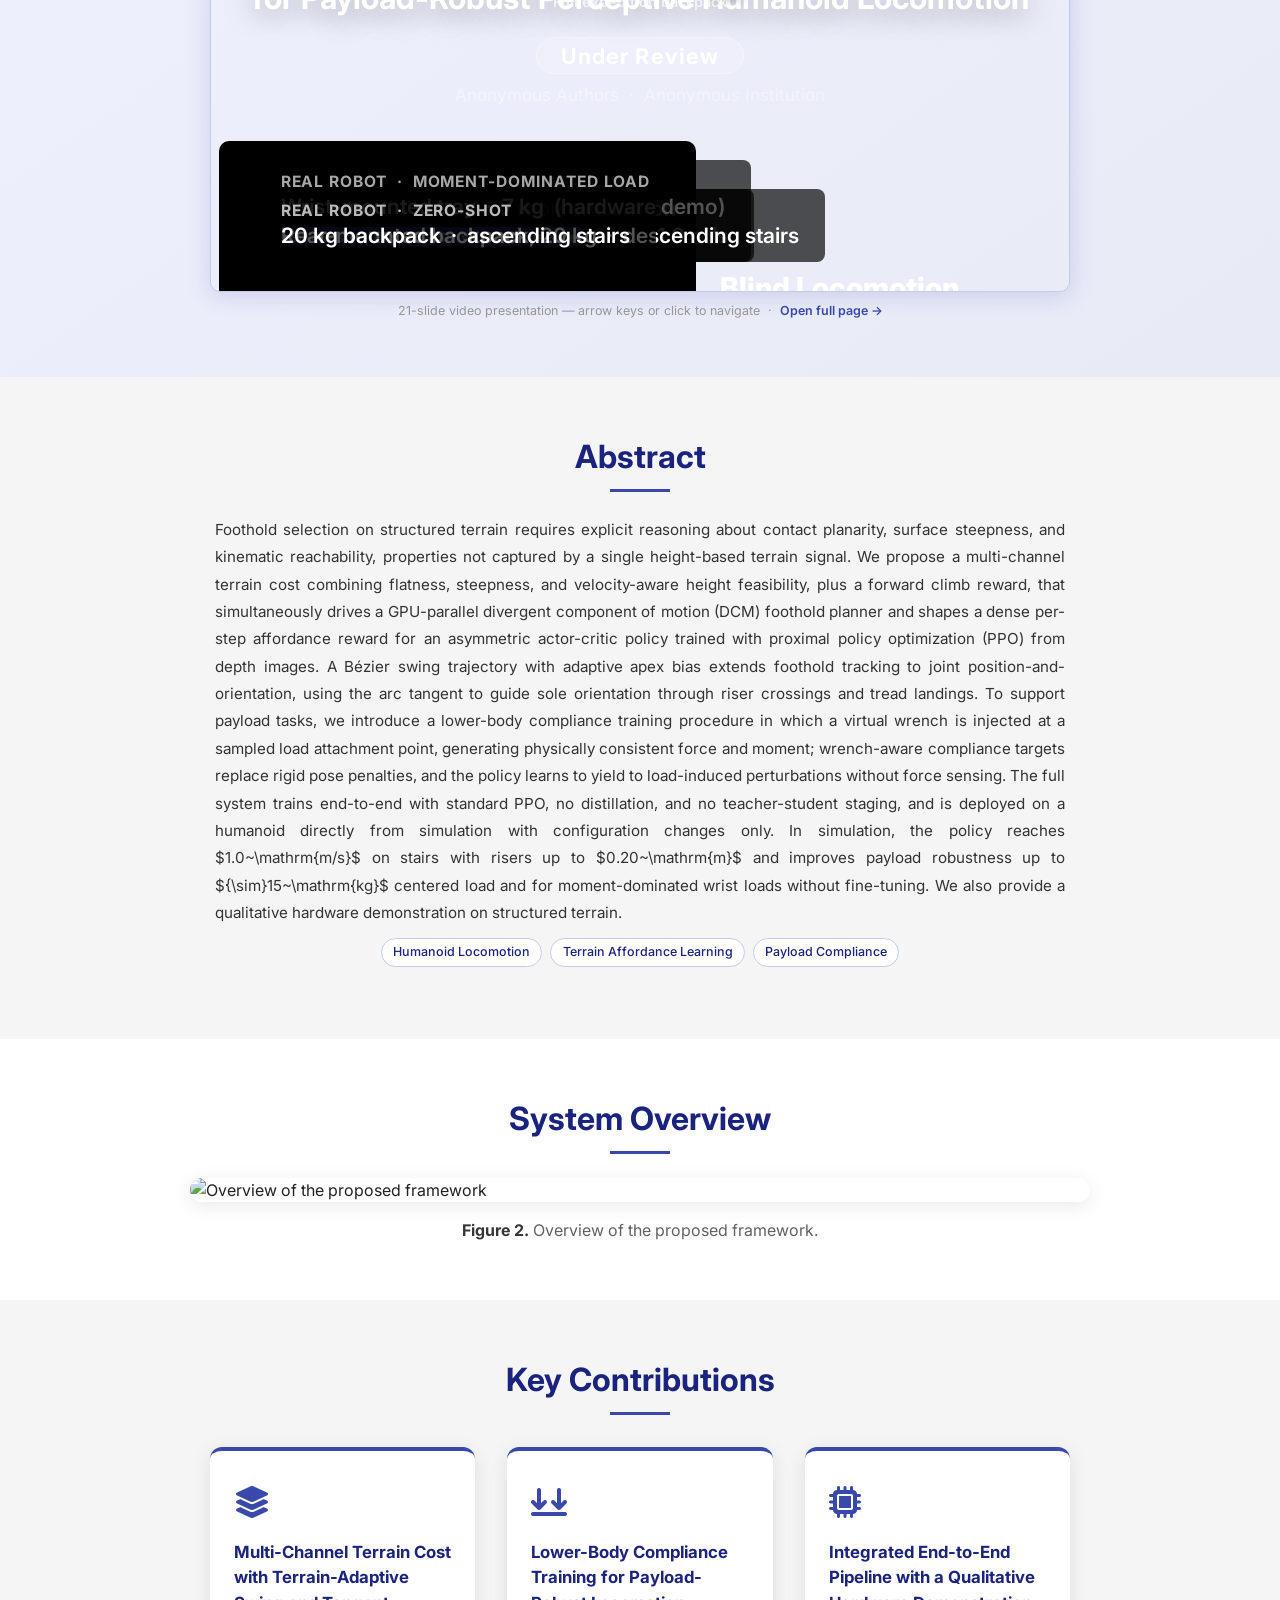
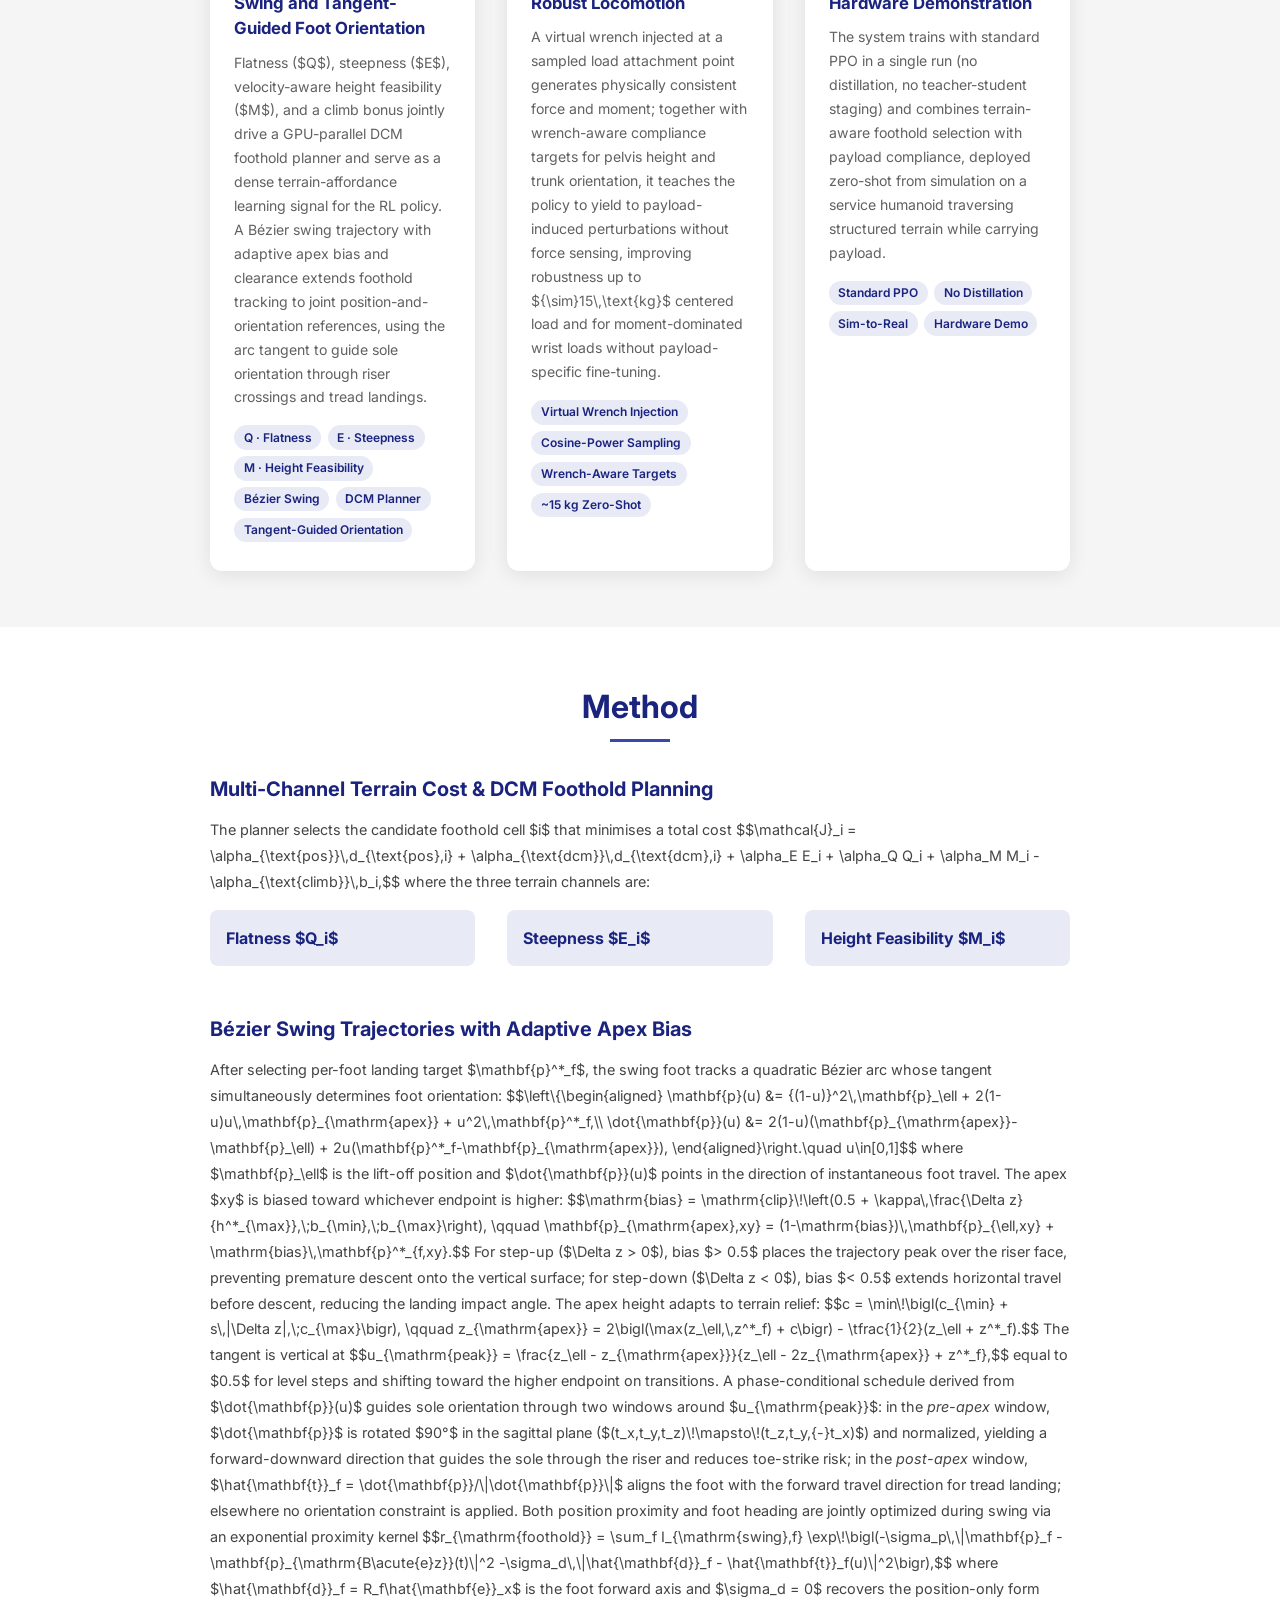
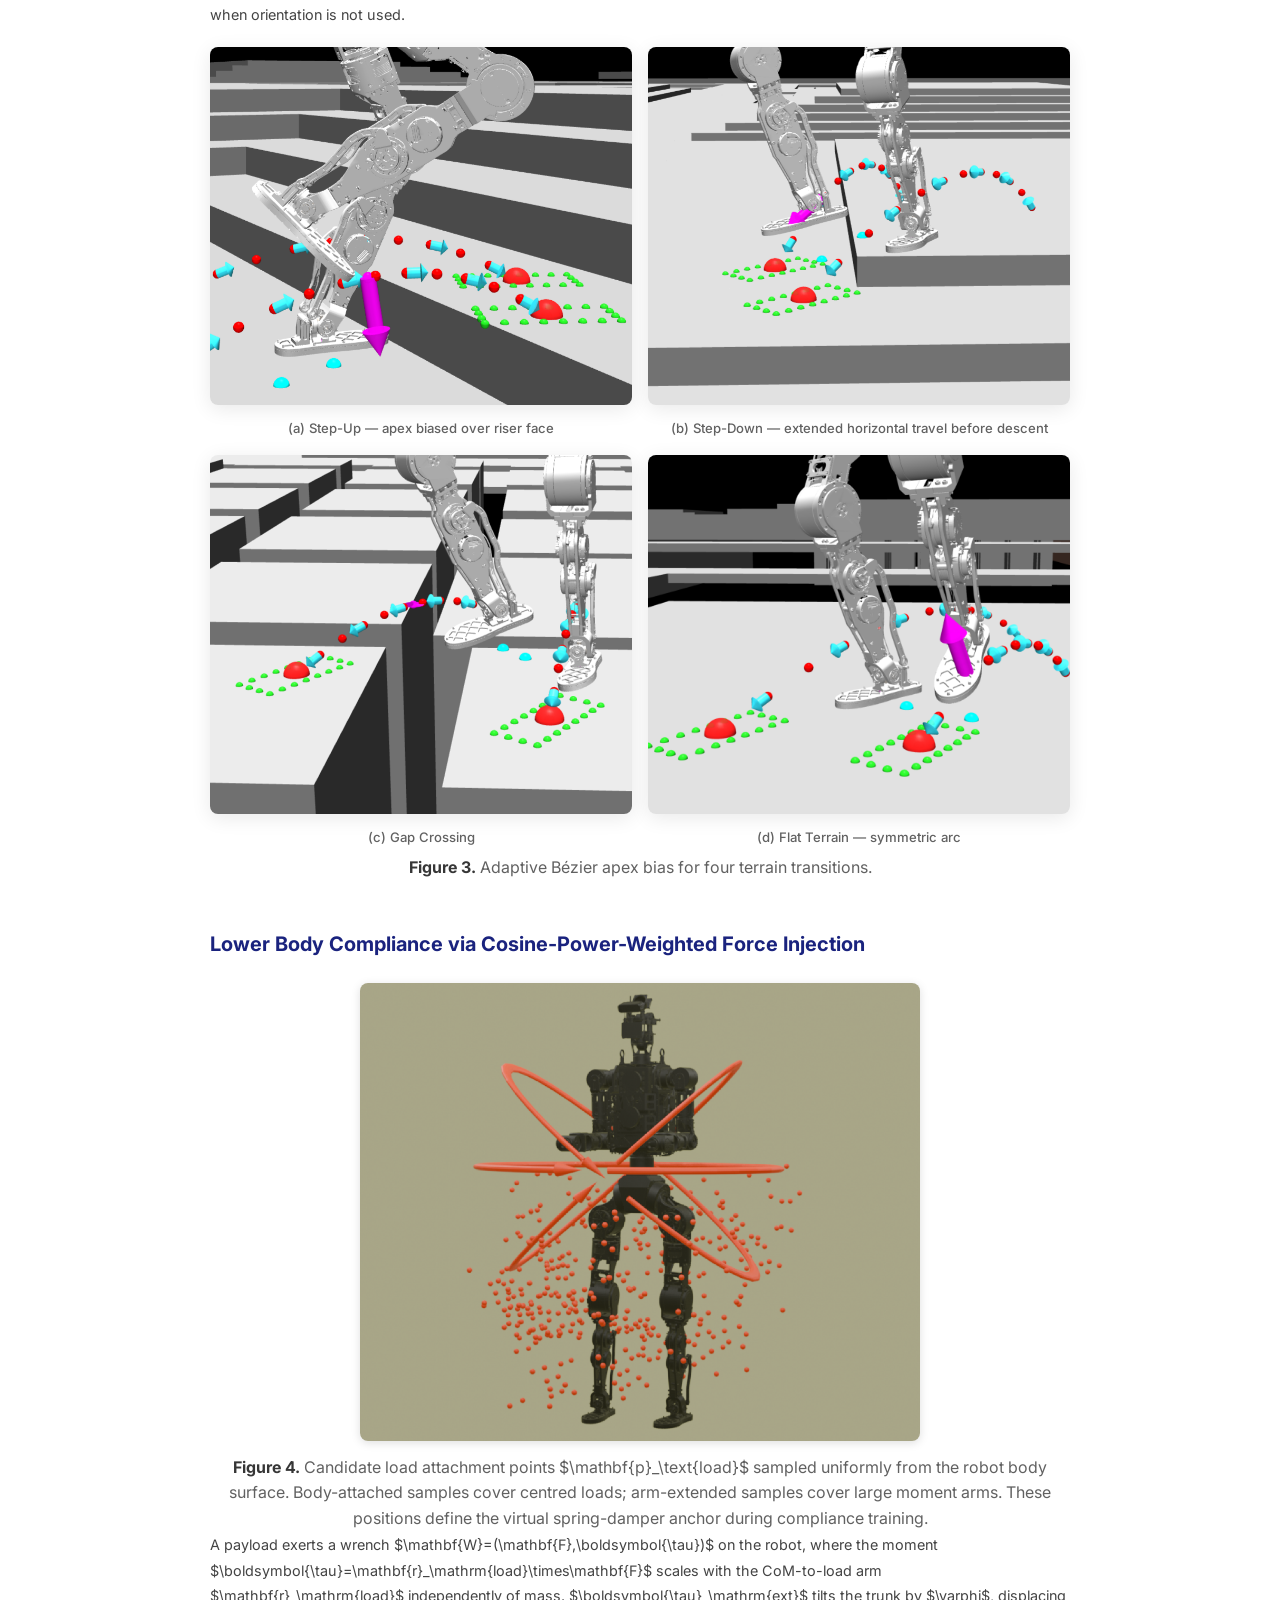
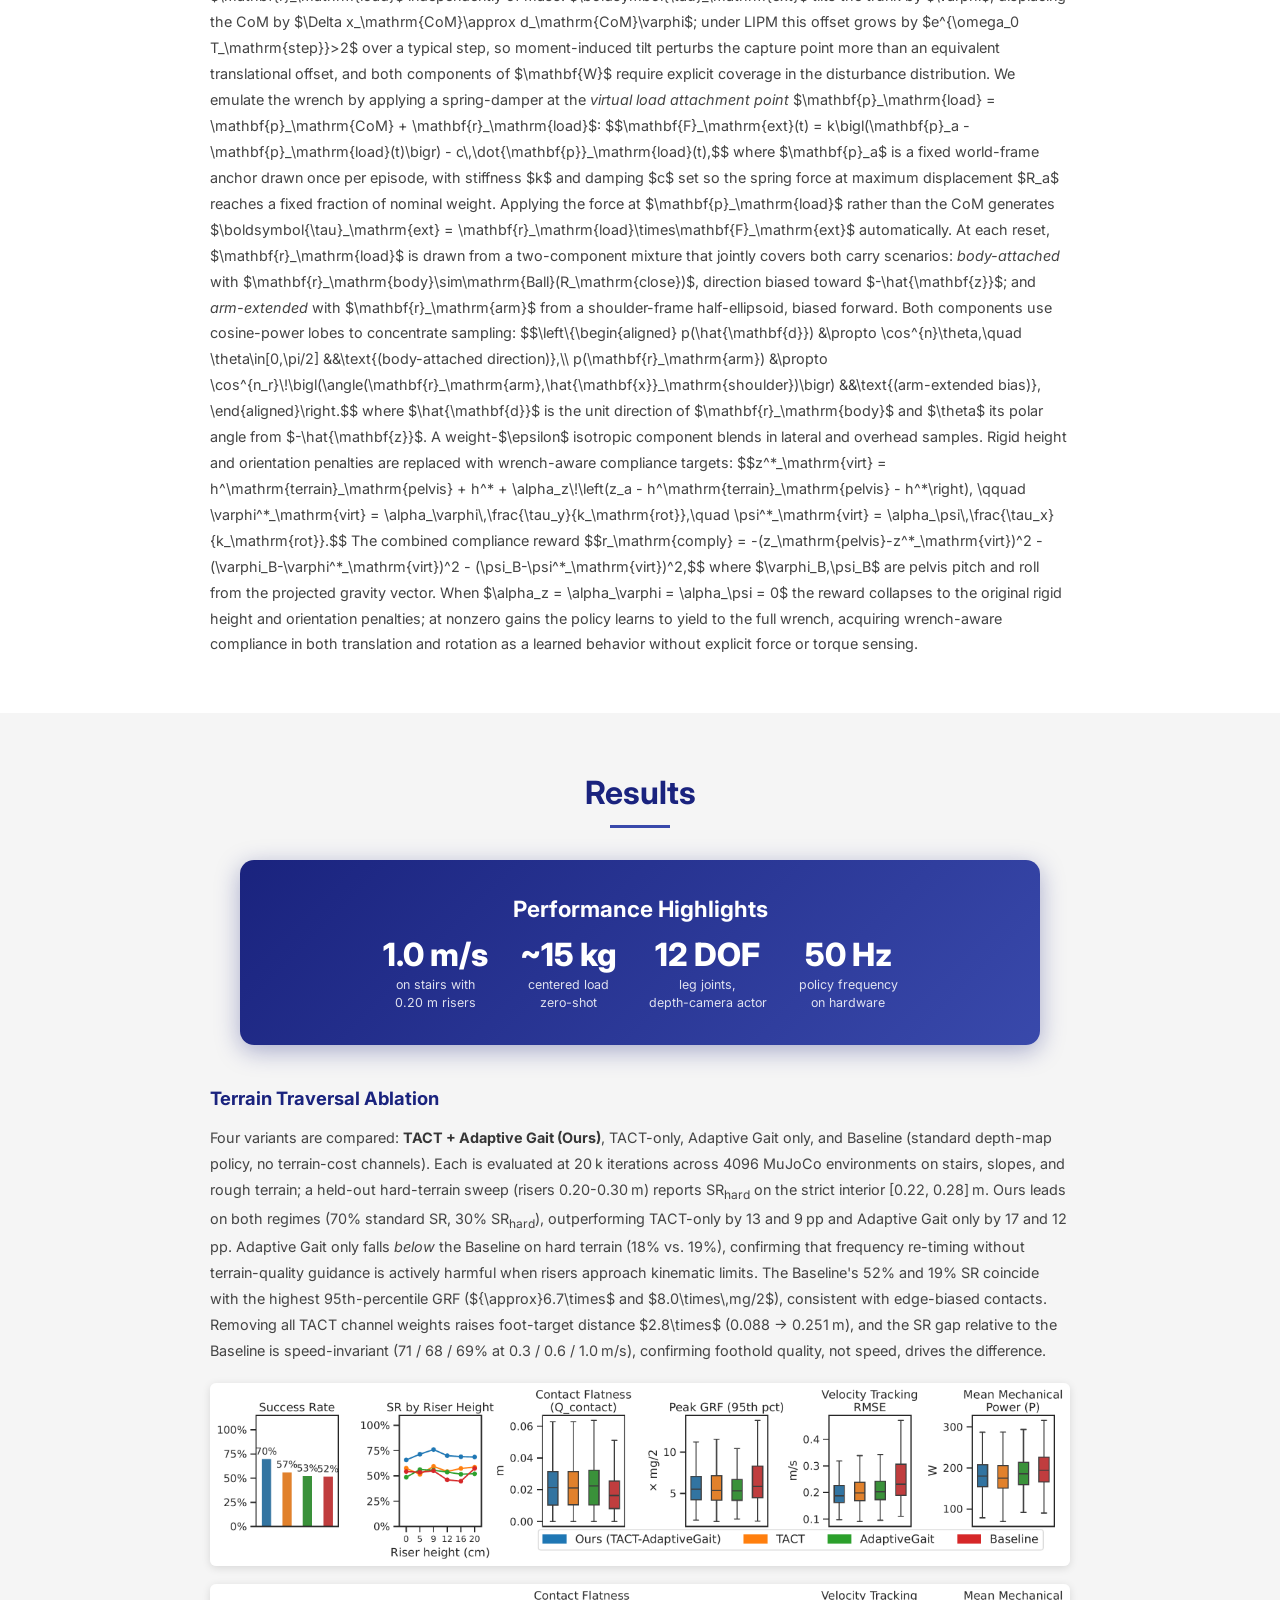
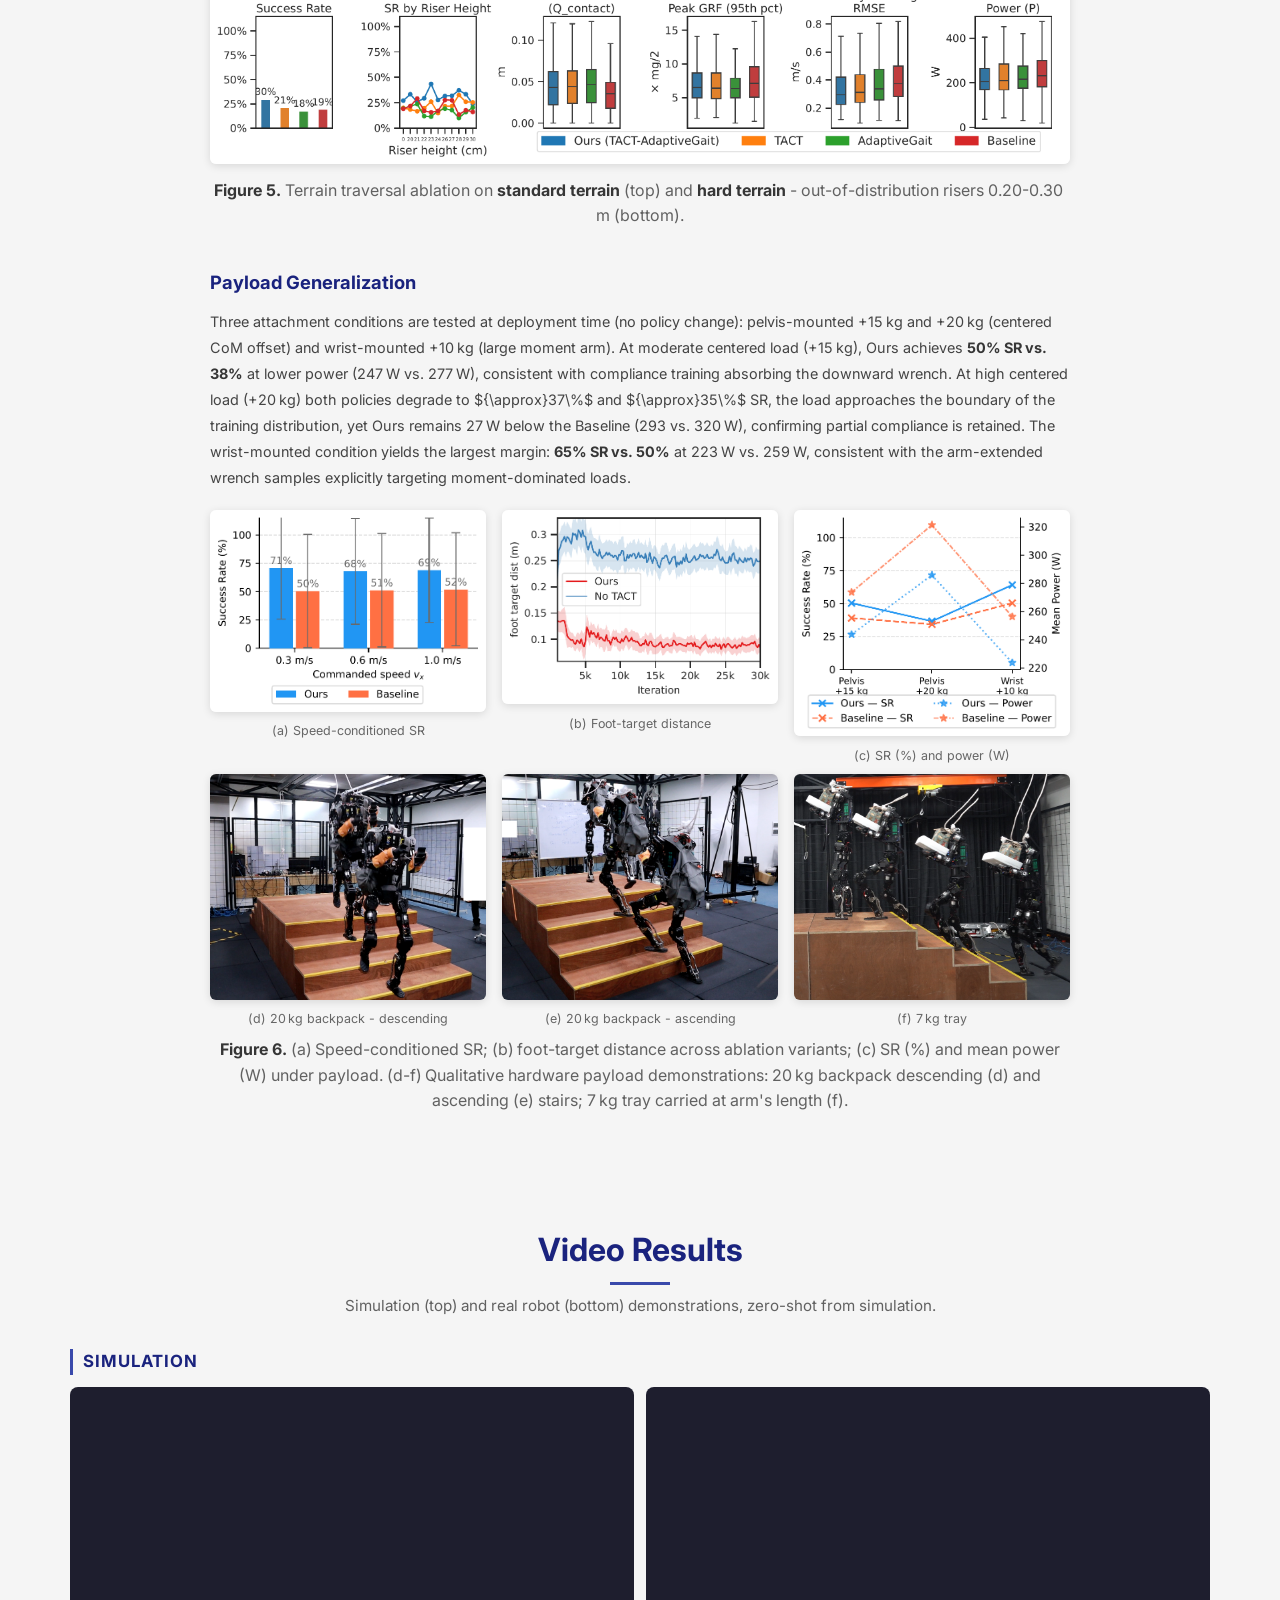
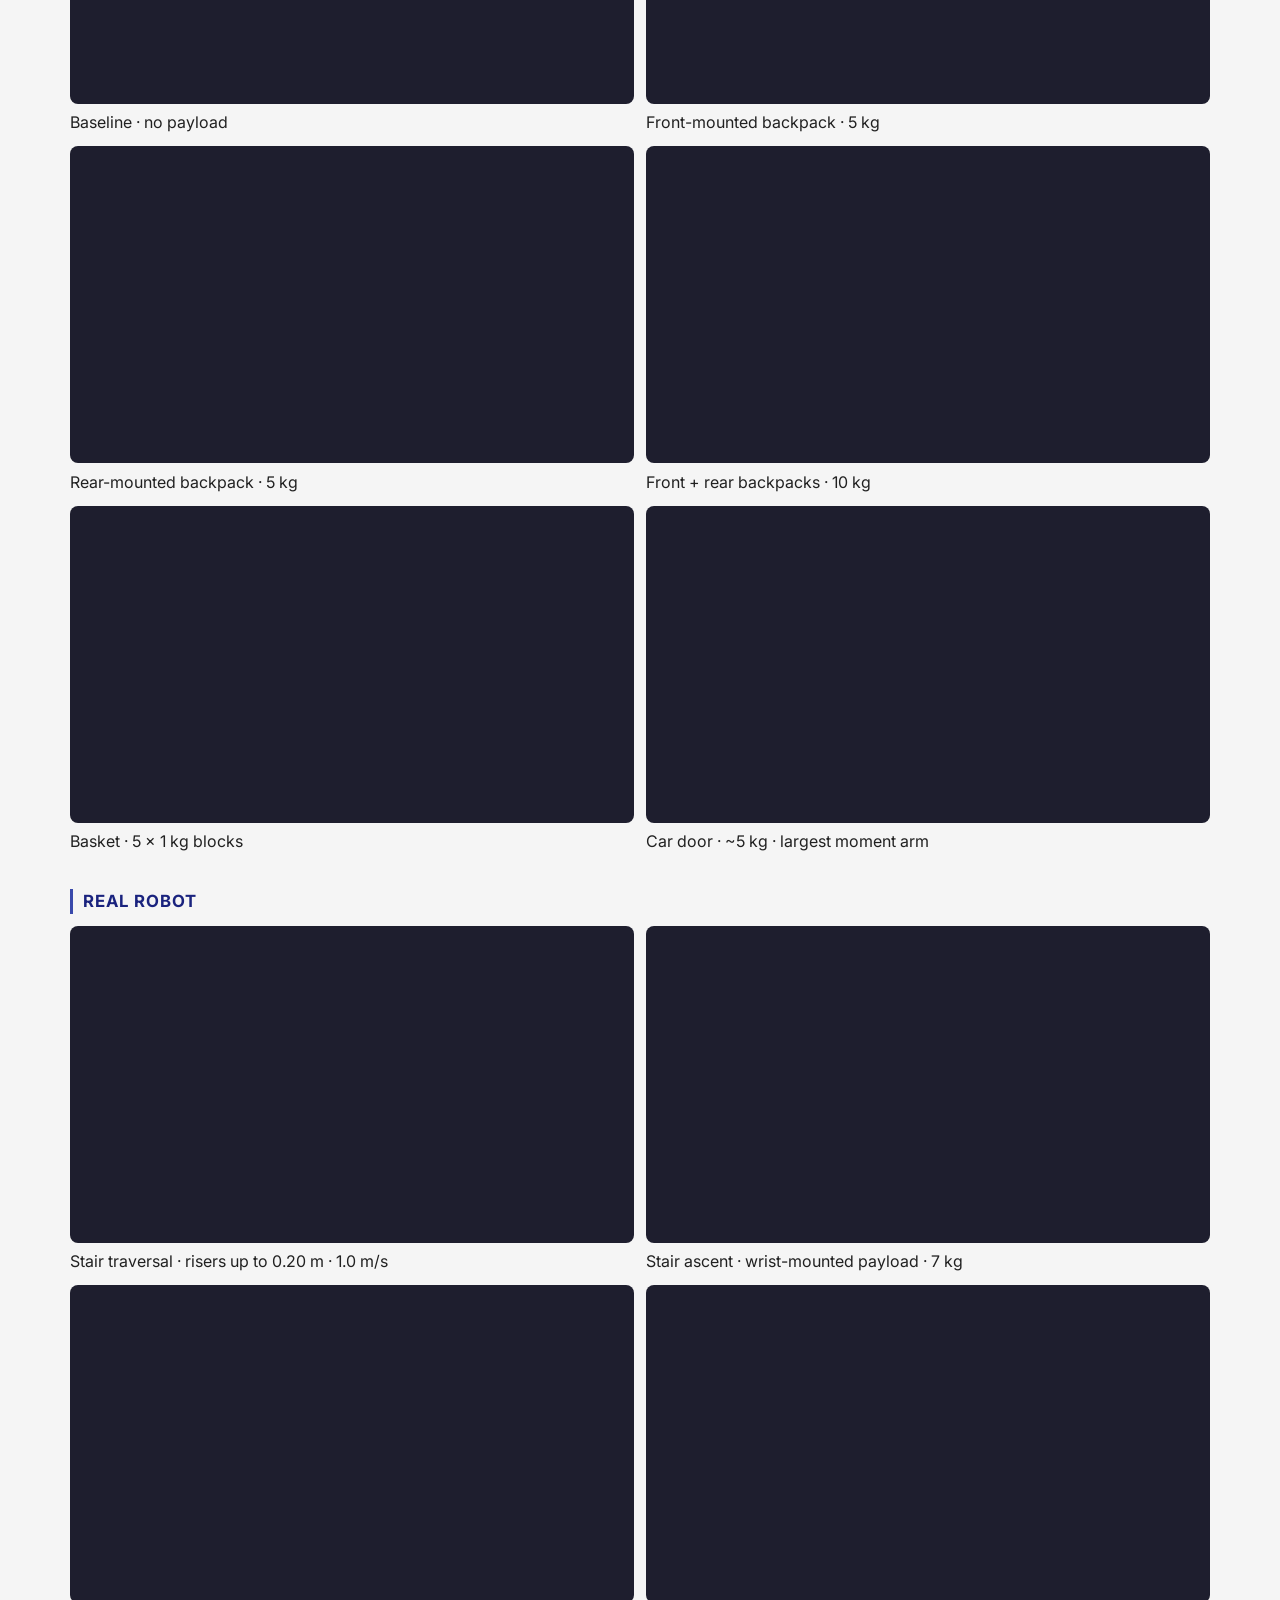
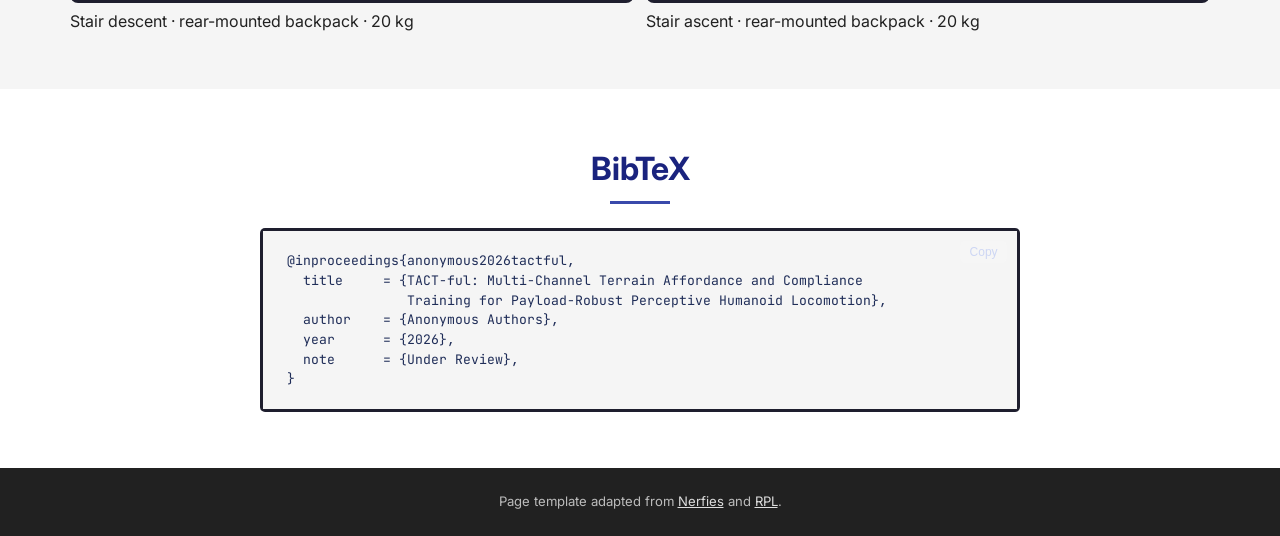
==== commit 3652784b: "Initial commit" ====
--- a/index.html
+++ b/index.html
@@ -5,9 +5,9 @@
     <meta charset="utf-8">
     <meta name="viewport" content="width=device-width, initial-scale=1">
     <meta name="description"
-      content="TACT-ful: Multi-Channel Terrain Affordance and Compliance Training for Payload-Robust Perceptive Humanoid Locomotion. CoRL 2026.">
+      content="TACT-ful: Multi-Channel Terrain Affordance and Compliance Training for Payload-Robust Perceptive Humanoid Locomotion. Under Review.">
     <meta name="keywords"
-      content="humanoid locomotion, terrain affordance, DCM foothold planning, reinforcement learning, payload generalization, perceptive locomotion, depth camera, CoRL 2026">
+      content="humanoid locomotion, terrain affordance, DCM foothold planning, reinforcement learning, payload generalization, perceptive locomotion, depth camera, Under Review">
 
     <title>TACT-ful: Multi-Channel Terrain Affordance and Compliance Training
       for Payload-Robust Perceptive Humanoid Locomotion
@@ -145,11 +145,11 @@
 
       <!-- Desktop navbar -->
       <nav class="hero-navbar">
-        <a href="./static/TACT-ful_Full-paper.pdf" target="_blank">
+        <a href="./static/tactful.pdf" target="_blank">
           <i class="fas fa-file-pdf"></i> Paper
         </a>
         <a href="#" title="arXiv - coming soon">
-          <i class="ai ai-arxiv"></i> arXiv
+          <i class="ai ai-arxiv"></i> arXiv (Coming Soon)
         </a>
         <a href="./static/videos/TACT-ful_Video.mp4" target="_blank">
           <i class="fab fa-youtube"></i> Video
@@ -170,16 +170,16 @@
             class="acr-letter">T</span>raining<br>
           for Payload-Robust Perceptive Humanoid Locomotion
         </div>
-        <div class="venue-badge">CoRL 2026 &nbsp;·&nbsp; Under Review</div>
+        <div class="venue-badge">Under Review</div>
 
         <!-- Mobile link buttons -->
         <div class="link-buttons" style="margin-top:0.5rem;">
-          <a class="link-btn btn-dark" href="./static/TACT-ful_Full-paper.pdf"
+          <a class="link-btn btn-dark" href="./static/tactful.pdf"
             target="_blank">
             <i class="fas fa-file-pdf"></i> Paper
           </a>
           <a class="link-btn btn-dark" href="#">
-            <i class="ai ai-arxiv"></i> arXiv
+            <i class="ai ai-arxiv"></i> arXiv (Coming Soon)
           </a>
           <a class="link-btn btn-dark" href="./static/videos/TACT-ful_Video.mp4"
             target="_blank">
@@ -210,12 +210,12 @@
         </p>
 
         <div class="link-buttons">
-          <a class="link-btn btn-dark" href="./static/TACT-ful_Full-paper.pdf"
+          <a class="link-btn btn-dark" href="./static/tactful.pdf"
             target="_blank">
-            <i class="fas fa-file-pdf"></i> PDF
+            <i class="fas fa-file-pdf"></i> Paper
           </a>
           <a class="link-btn btn-dark" href="#">
-            <i class="ai ai-arxiv"></i> arXiv
+            <i class="ai ai-arxiv"></i> arXiv (Coming Soon)
           </a>
           <a class="link-btn btn-dark" href="./static/videos/TACT-ful_Video.mp4"
             target="_blank">
@@ -1083,7 +1083,6 @@
   title     = {TACT-ful: Multi-Channel Terrain Affordance and Compliance
                Training for Payload-Robust Perceptive Humanoid Locomotion},
   author    = {Anonymous Authors},
-  booktitle = {Conference on Robot Learning},
   year      = {2026},
   note      = {Under Review},
 }</pre>
